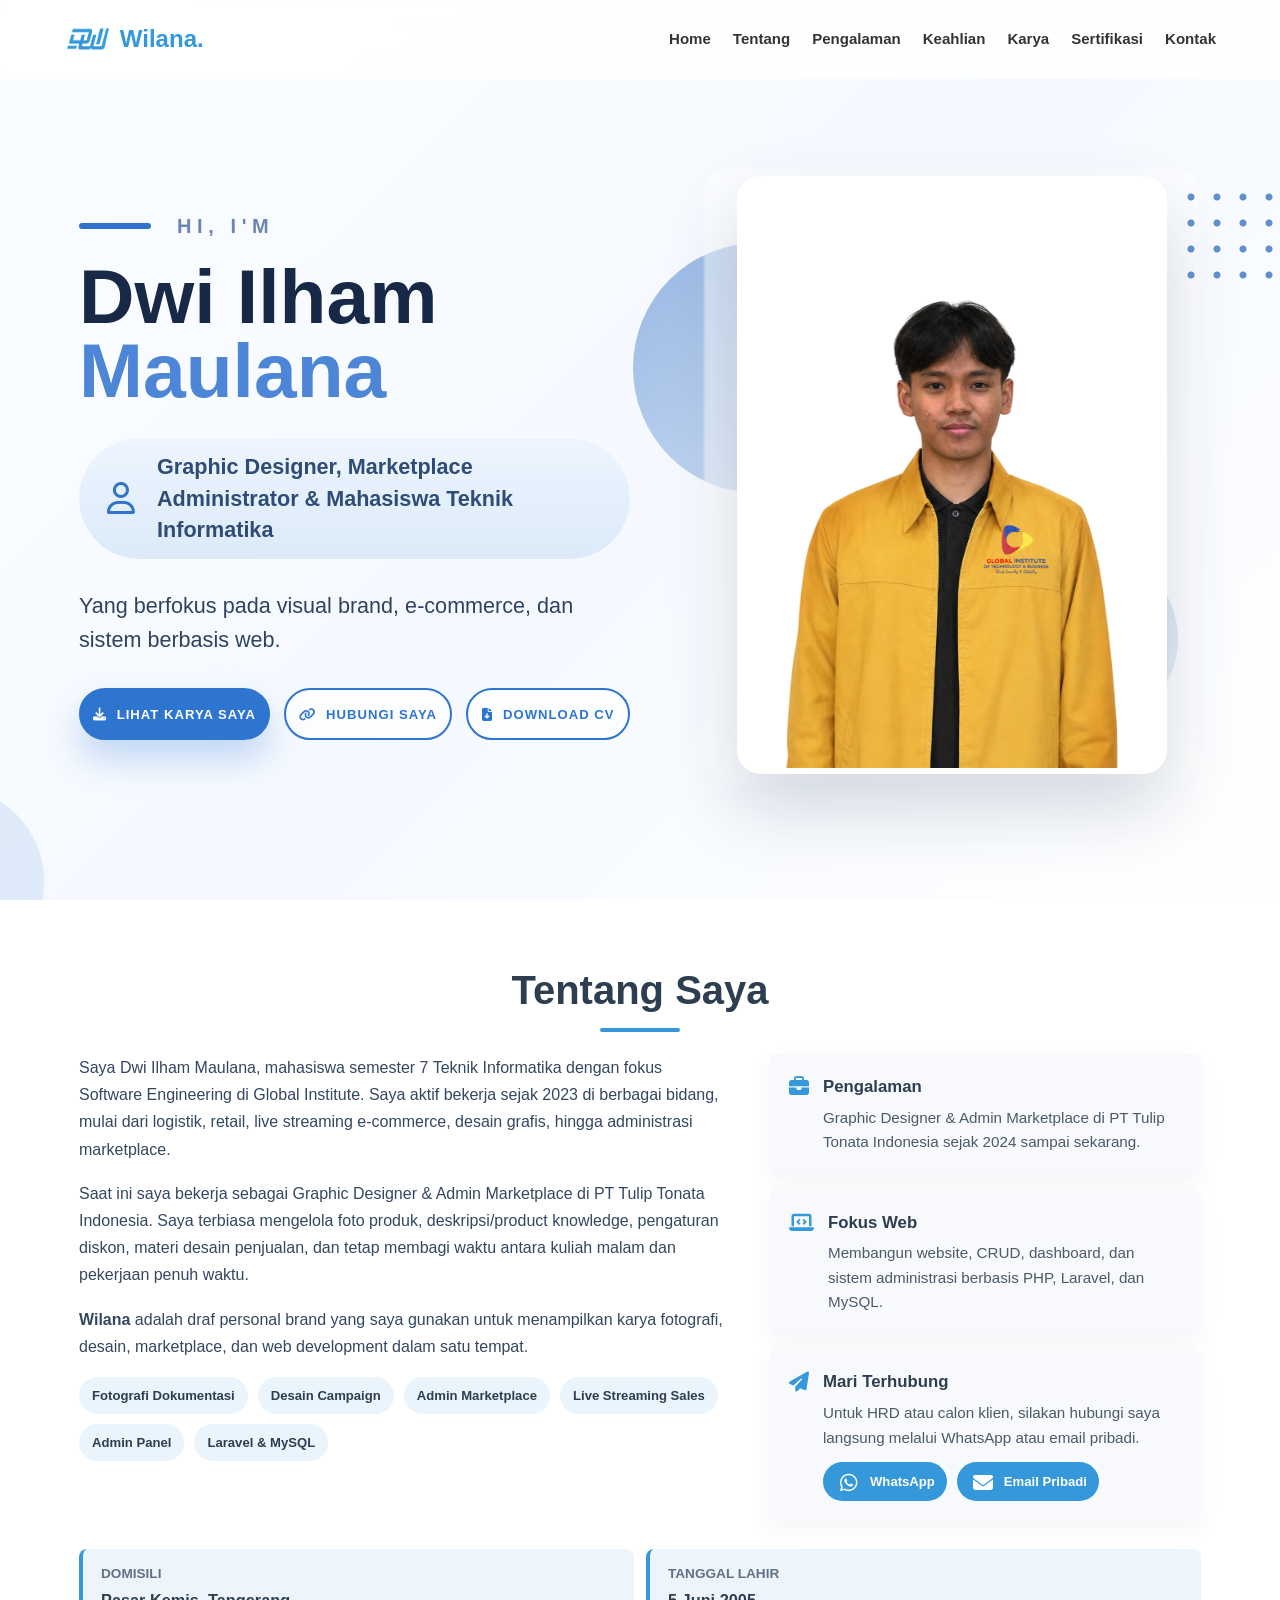
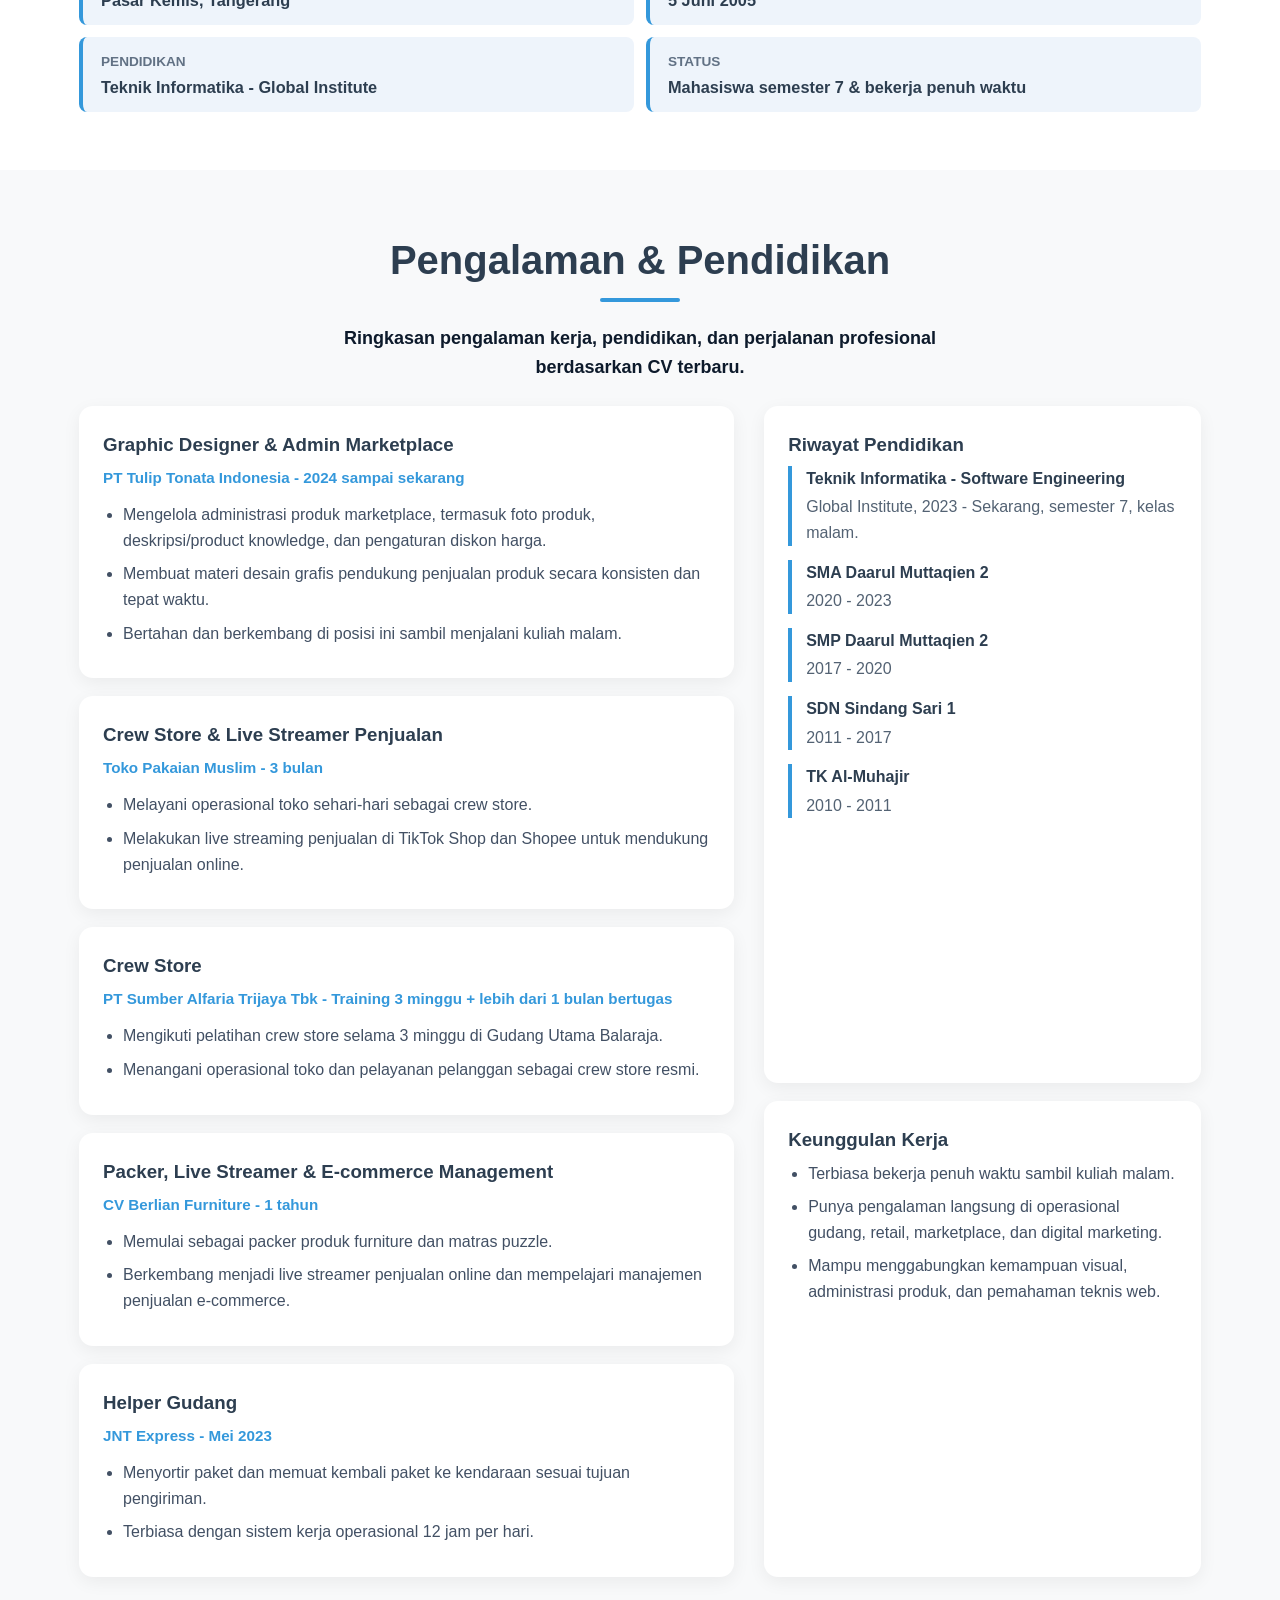
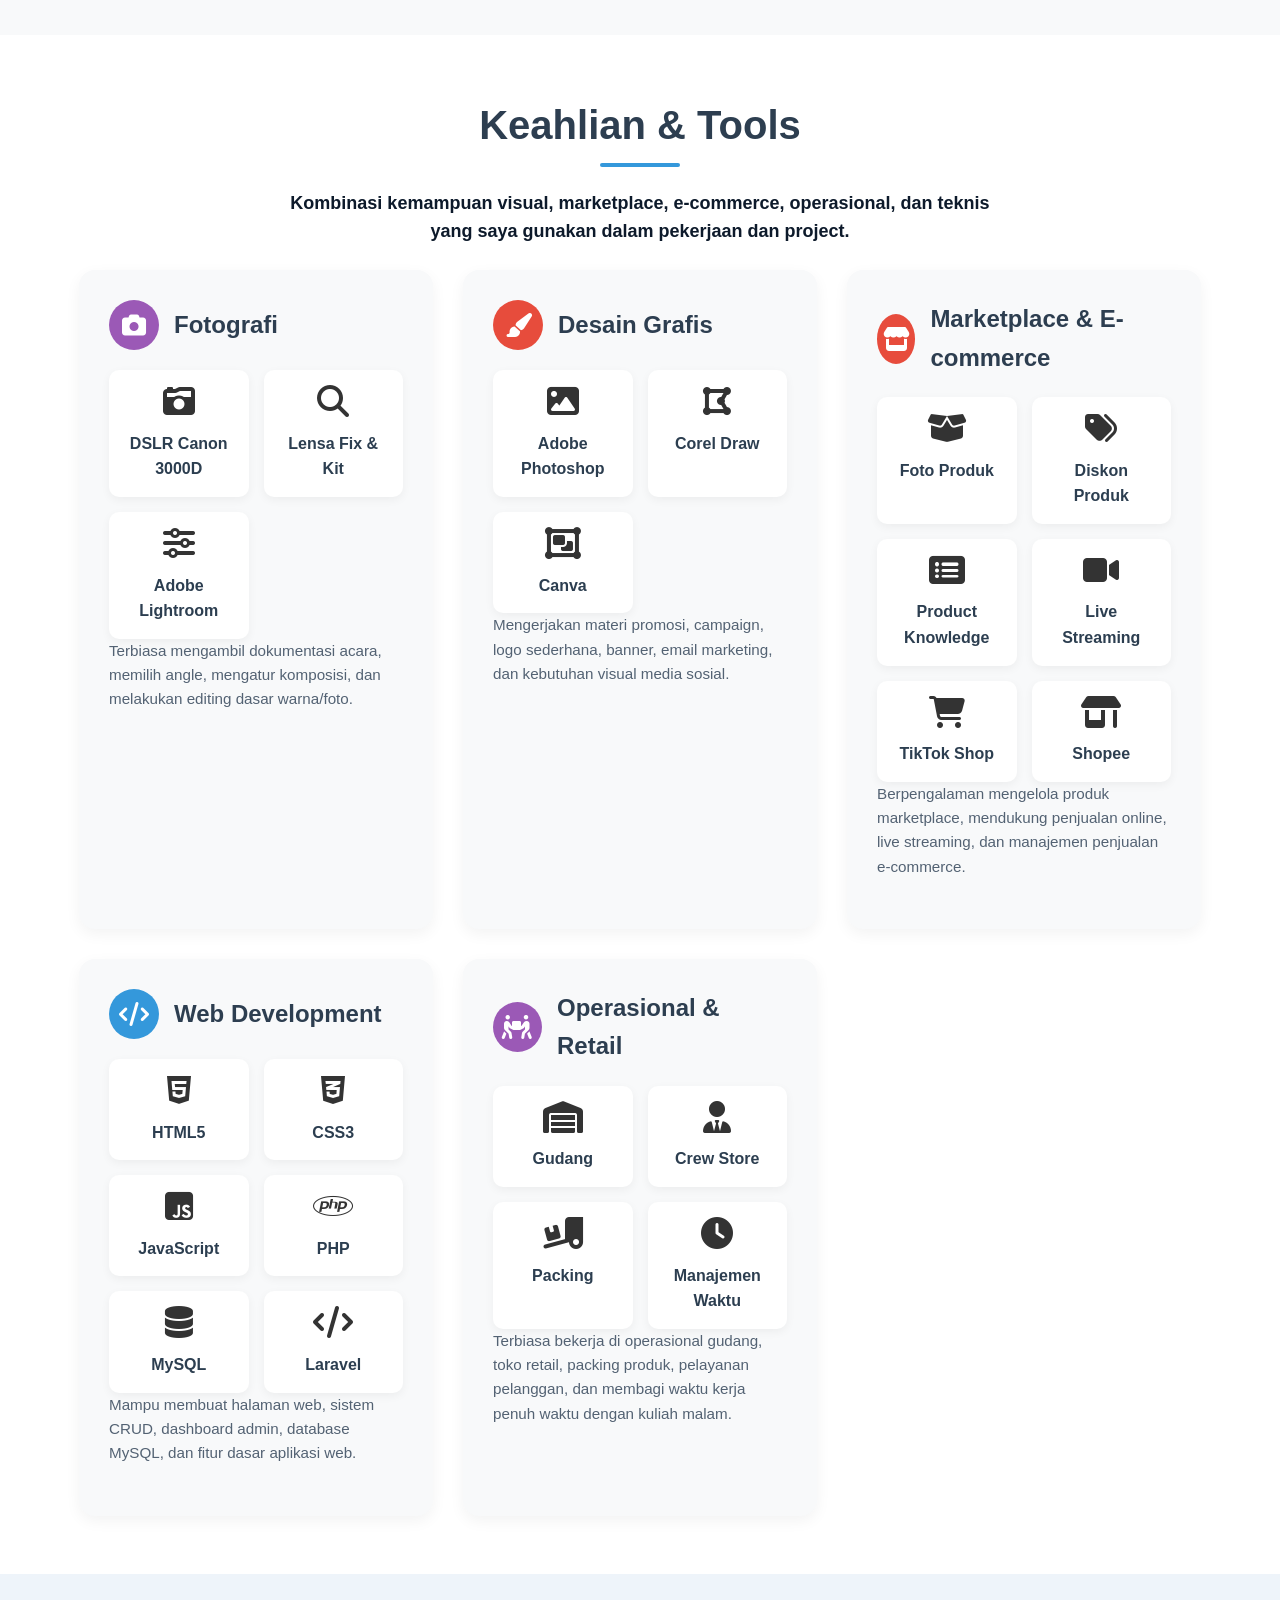
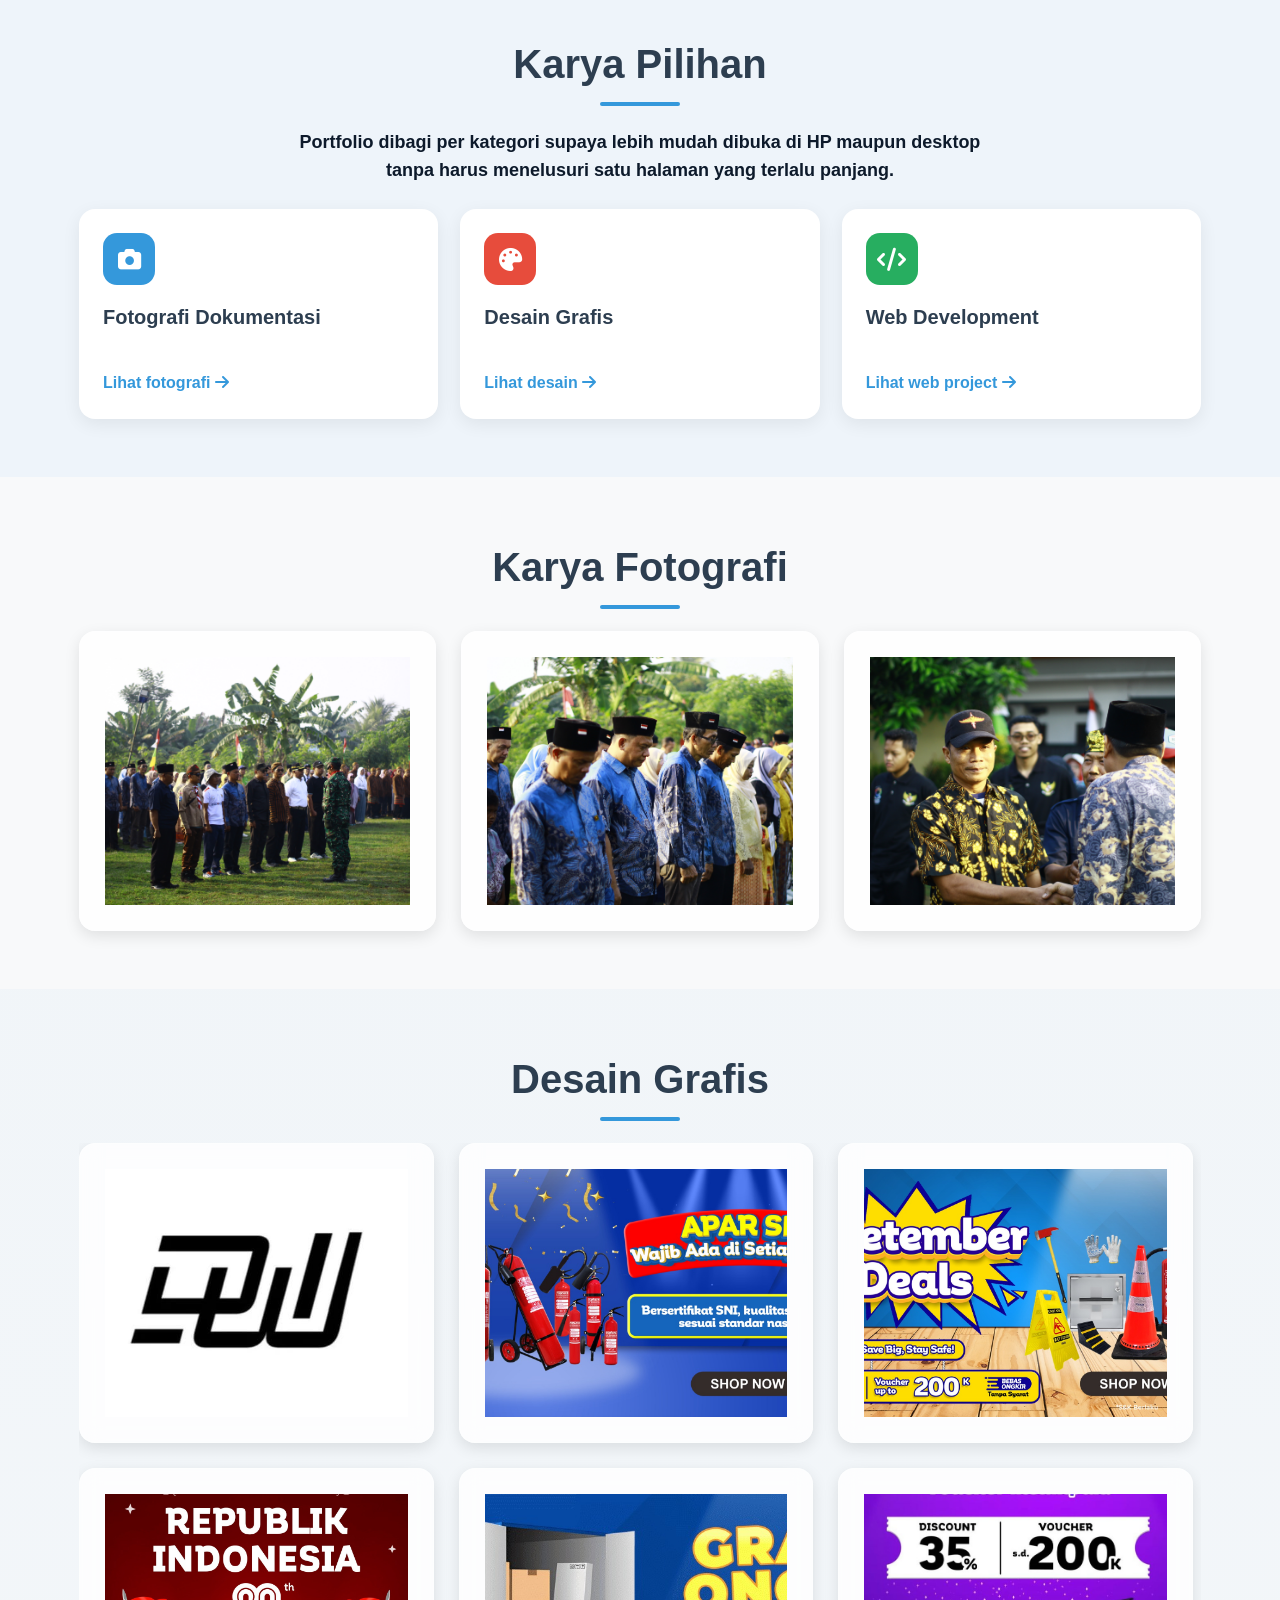
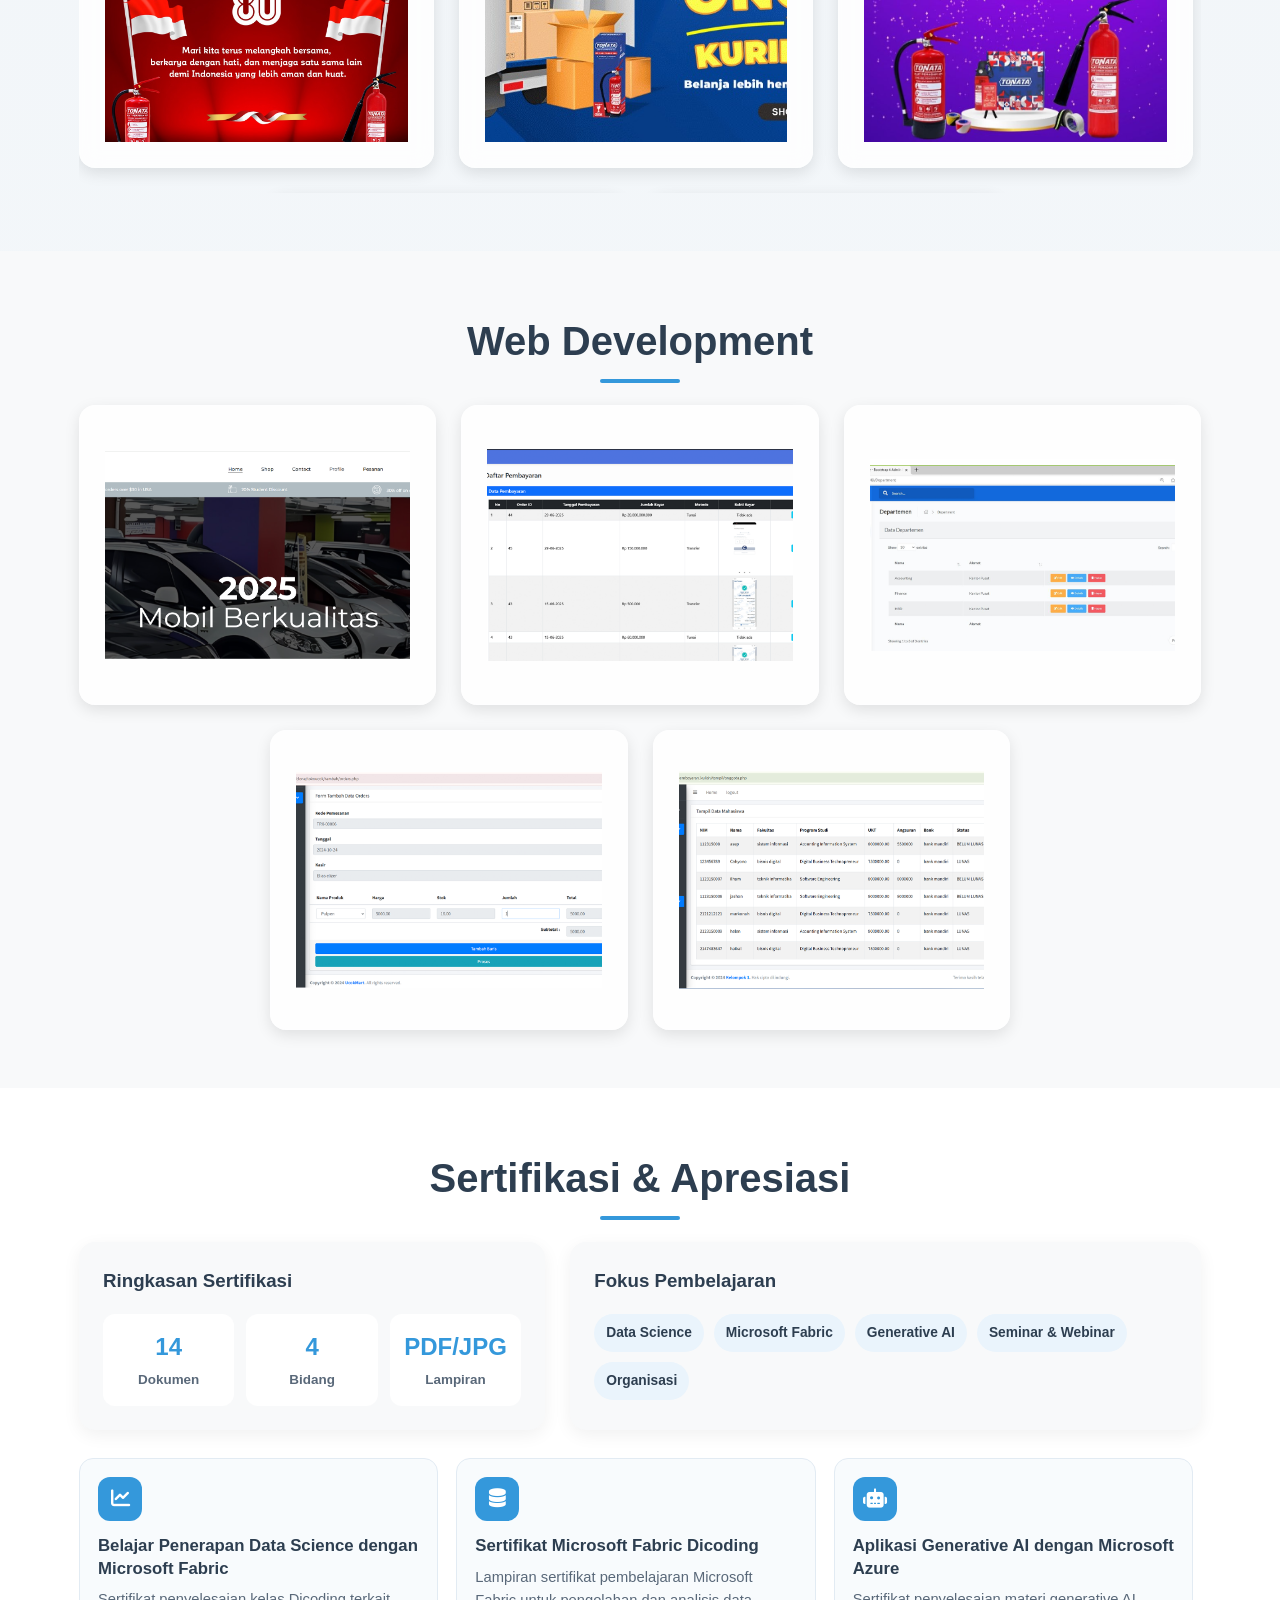
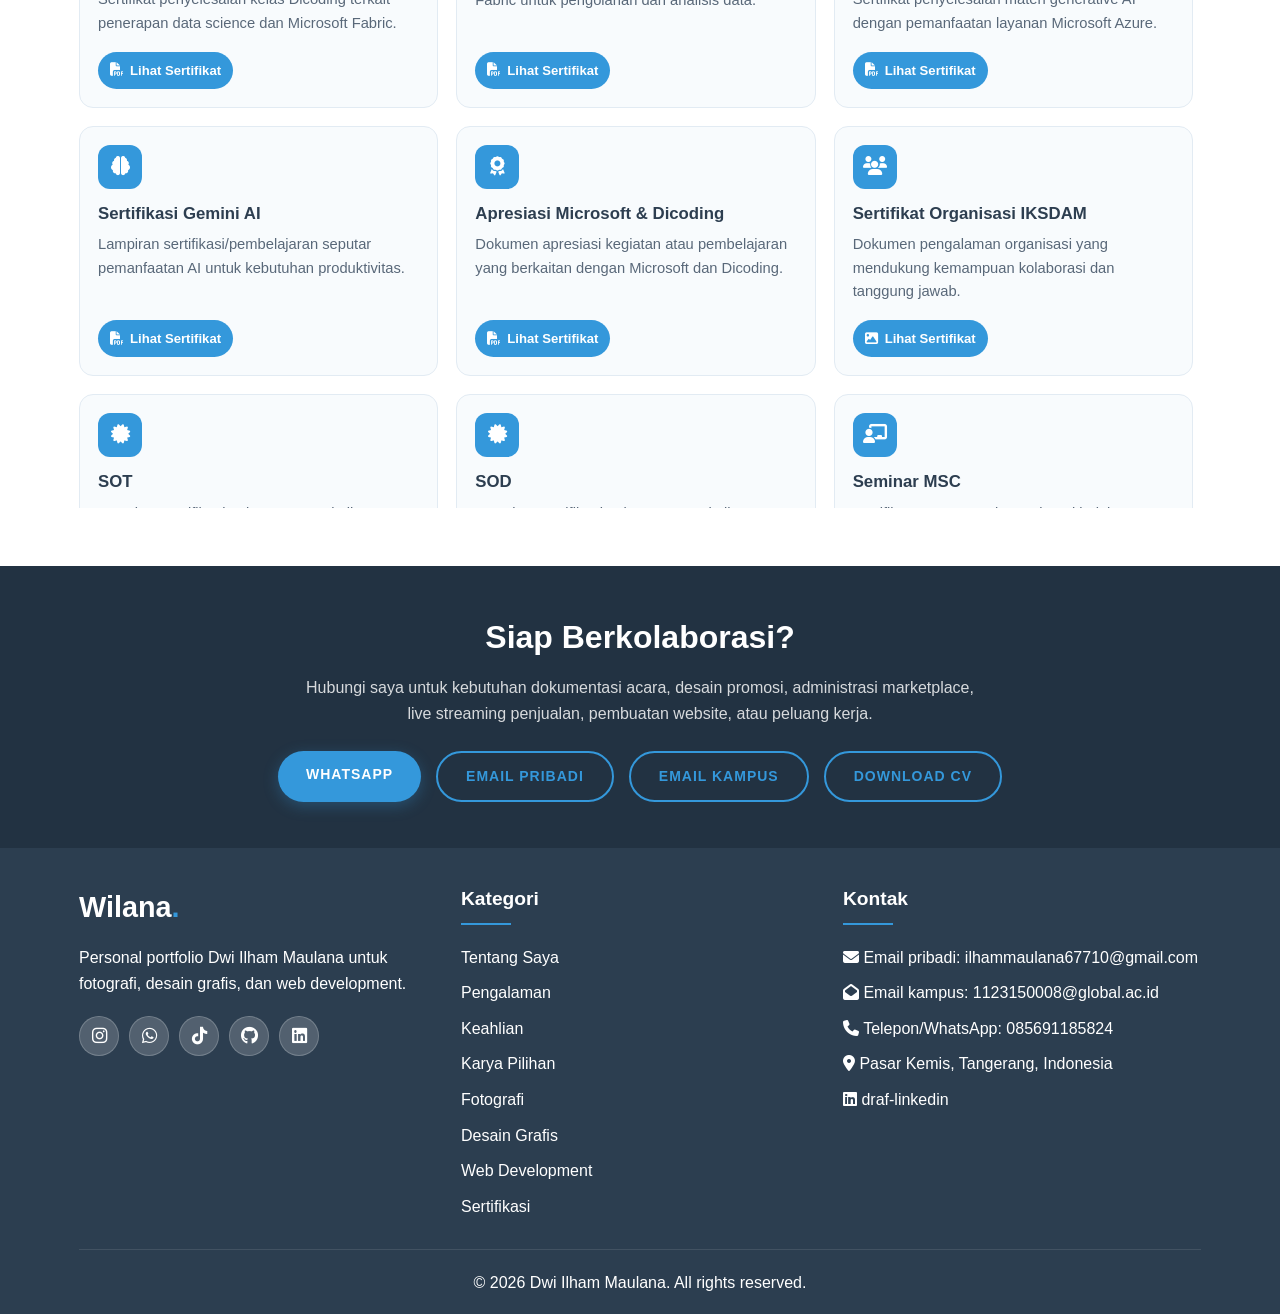
==== index.html @ ee367bf8 "update" ====
<!DOCTYPE html>
<html lang="id">
<head>
    <meta charset="UTF-8">
    <meta name="viewport" content="width=device-width, initial-scale=1.0">
    <title>Dwi Ilham Maulana - Graphic Design, Marketplace Admin & Web Portfolio</title>
    <link rel="stylesheet" href="https://cdnjs.cloudflare.com/ajax/libs/font-awesome/6.4.0/css/all.min.css">
    <style>
        /* Variabel CSS */
        :root {
            --primary: #2d3e50;
            --secondary: #3498db;
            --accent: #e74c3c;
            --light: #f8f9fa;
            --dark: #2c3e50;
            --text: #333;
            --glass-bg: rgba(255, 255, 255, 0.8);
            --glass-border: rgba(255, 255, 255, 0.2);
            --transition: all 0.3s ease;
        }

        /* Reset & Base Styles */
        * {
            margin: 0;
            padding: 0;
            box-sizing: border-box;
        }

        body {
            font-family: 'Poppins', sans-serif;
            line-height: 1.6;
            color: var(--text);
            background: linear-gradient(135deg, #f5f7fa 0%, #e4e8f0 100%);
            overflow-x: hidden;
        }

        html {
            scroll-behavior: smooth;
        }

        a {
            text-decoration: none;
            color: inherit;
        }

        ul {
            list-style: none;
        }

        img {
            max-width: 100%;
            height: auto;
            display: block;
        }

        .container {
            width: 90%;
            max-width: 1200px;
            margin: 0 auto;
            padding: 0 15px;
        }

        .btn {
            display: inline-block;
            padding: 12px 28px;
            background: var(--secondary);
            color: white;
            border: none;
            border-radius: 30px;
            cursor: pointer;
            font-weight: 600;
            transition: var(--transition);
            text-transform: uppercase;
            letter-spacing: 1px;
            font-size: 14px;
            box-shadow: 0 4px 15px rgba(52, 152, 219, 0.3);
        }

        .btn:hover {
            background: #2980b9;
            transform: translateY(-3px);
            box-shadow: 0 8px 20px rgba(52, 152, 219, 0.4);
        }

        .section {
            padding: 58px 0;
            scroll-margin-top: 90px;
        }

        main {
            background: linear-gradient(180deg, #f6f8fb 0%, #eef3f7 45%, #f8fafc 100%);
        }

        .section-title {
            text-align: center;
            margin-bottom: 32px;
            font-size: 2.5rem;
            color: var(--primary);
            position: relative;
        }
.section-desc {
    font-size: 18px;
    color: #0d1a2b;     /* hitam kebiruan tua elegan */
    margin: 8px auto 24px;
    text-align: center;
    line-height: 1.6;
    font-weight: bold;  /* teks tebal */
    max-width: 700px;   /* biar fokus, tidak kepanjangan */
}




        .section-title::after {
            content: '';
            position: absolute;
            bottom: -10px;
            left: 50%;
            transform: translateX(-50%);
            width: 80px;
            height: 4px;
            background: var(--secondary);
            border-radius: 2px;
        }
        

        /* Glassmorphism Effect */
        .glass-card {
            background: var(--glass-bg);
            backdrop-filter: blur(10px);
            -webkit-backdrop-filter: blur(10px);
            border: 1px solid var(--glass-border);
            border-radius: 16px;
            box-shadow: 0 8px 32px rgba(0, 0, 0, 0.1);
            padding: 25px;
            transition: var(--transition);
        }

        /* Header */
        header {
            position: fixed;
            top: 0;
            left: 0;
            width: 100%;
            z-index: 1000;
            background: var(--glass-bg);
            backdrop-filter: blur(10px);
            -webkit-backdrop-filter: blur(10px);
            border-bottom: 1px solid var(--glass-border);
            transition: var(--transition);
        }

        header.scrolled {
            box-shadow: 0 5px 20px rgba(0, 0, 0, 0.1);
        }

        .nav-container {
            display: flex;
            justify-content: space-between;
            align-items: center;
            padding: 20px 0;
        }

        .logo {
            font-size: 1.8rem;
            font-weight: 700;
            color: var(--primary);
        }

        .logo span {
            color: var(--secondary);
        }

        .nav-menu {
            display: flex;
            align-items: center;
            gap: 22px;
            flex-wrap: wrap;
            justify-content: flex-end;
        }

        .nav-item {
            margin-left: 0;
        }

        .nav-link {
            font-weight: 600;
            transition: var(--transition);
            position: relative;
            font-size: 0.94rem;
        }

        .nav-link::after {
            content: '';
            position: absolute;
            bottom: -5px;
            left: 0;
            width: 0;
            height: 2px;
            background: var(--secondary);
            transition: var(--transition);
        }

        .nav-link:hover {
            color: var(--secondary);
        }

        .nav-link:hover::after {
            width: 100%;
        }

        .hamburger {
            display: none;
            cursor: pointer;
        }

        /* Hero Section */
        .hero {
            min-height: 100vh;
            display: flex;
            align-items: center;
            position: relative;
            overflow: hidden;
            padding: 120px 0 70px;
            background:
                radial-gradient(circle at -4% 98%, rgba(52, 122, 205, 0.12) 0 95px, transparent 96px),
                linear-gradient(135deg, #fbfdff 0%, #f5f9ff 52%, #ffffff 100%);
        }

        .hero::before,
        .hero::after {
            content: '';
            position: absolute;
            border-radius: 50%;
            background: linear-gradient(145deg, rgba(46, 111, 197, 0.48), rgba(46, 111, 197, 0.18));
            pointer-events: none;
        }

        .hero::before {
            width: 250px;
            height: 250px;
            right: 31%;
            top: 27%;
        }

        .hero::after {
            width: 180px;
            height: 180px;
            right: 8%;
            bottom: 19%;
        }

        .hero-content {
            display: grid;
            grid-template-columns: minmax(0, 1.05fr) minmax(330px, 0.95fr);
            gap: 72px;
            align-items: center;
            position: relative;
            z-index: 1;
        }

        .hero-text {
            max-width: 700px;
        }

        .hero-kicker {
            display: flex;
            align-items: center;
            gap: 26px;
            color: #6a85af;
            font-size: 1.25rem;
            font-weight: 700;
            letter-spacing: 0.28em;
            text-transform: uppercase;
            margin-bottom: 18px;
            animation: fadeInDown 1s ease;
        }

        .hero-kicker::before {
            content: '';
            width: 72px;
            height: 6px;
            border-radius: 999px;
            background: #2f73ca;
        }

        .hero-title {
            font-size: clamp(3.4rem, 6vw, 6.4rem);
            line-height: 0.96;
            margin-bottom: 30px;
            color: #172947;
            animation: fadeInDown 1s ease;
            letter-spacing: 0;
        }

        .hero-title span {
            display: block;
            color: #4d86d6;
        }

        .hero-subtitle {
            display: inline-flex;
            align-items: center;
            gap: 22px;
            max-width: 820px;
            padding: 14px 28px;
            margin-bottom: 30px;
            color: #2e4c75;
            background: linear-gradient(180deg, #edf5ff, #dceaf9);
            border-radius: 999px;
            font-size: 1.35rem;
            line-height: 1.45;
            font-weight: 600;
            box-shadow: inset 0 1px 0 rgba(255, 255, 255, 0.85);
            animation: fadeInUp 1s ease;
        }

        .hero-subtitle i {
            color: #2f73ca;
            font-size: 2rem;
            flex: 0 0 auto;
        }

        .hero-copy {
            max-width: 600px;
            margin-bottom: 32px;
            color: #2f4361;
            font-size: 1.35rem;
            line-height: 1.55;
            font-weight: 500;
        }

        .hero-cta {
            animation: fadeIn 1.5s ease;
            display: flex;
            gap: 14px;
            flex-wrap: nowrap;
        }

        .hero-cta .btn {
            display: inline-flex;
            align-items: center;
            justify-content: center;
            gap: 10px;
            min-width: 164px;
            min-height: 52px;
            padding: 12px 22px;
            border-radius: 999px;
            background: #2d75cf;
            color: white;
            border: 2px solid #2d75cf;
            font-size: 0.82rem;
            white-space: nowrap;
            box-shadow: 0 18px 35px rgba(45, 117, 207, 0.28);
        }

        .btn-outline {
            background: transparent;
            color: var(--secondary);
            border: 2px solid var(--secondary);
            box-shadow: none;
        }

        .btn-outline:hover {
            color: white;
        }

        .hero-cta .btn-outline {
            background: rgba(255, 255, 255, 0.65);
            color: #2d75cf;
            box-shadow: none;
        }

        .hero-cta .btn:hover {
            background: #1f5faf;
            border-color: #1f5faf;
        }

        .hero-cta .btn-outline:hover {
            color: white;
        }

        .hero-image {
            position: relative;
            animation: float 6s ease-in-out infinite;
            display: flex;
            justify-content: center;
            justify-self: center;
            width: min(100%, 480px);
        }

        .hero-image::before {
            content: '';
            position: absolute;
            right: -90px;
            top: 8px;
            width: 104px;
            height: 104px;
            background-image: radial-gradient(circle, #4e83c7 3px, transparent 4px);
            background-size: 26px 26px;
            opacity: 0.9;
        }

        .hero-image::after {
            content: '';
            position: absolute;
            inset: -8px;
            border-radius: 26px;
            background: rgba(255, 255, 255, 0.5);
            z-index: -1;
            filter: blur(1px);
        }

        .hero-img {
            width: min(100%, 430px);
            aspect-ratio: 0.72;
            object-fit: cover;
            object-position: center top;
            border-radius: 24px;
            border: 6px solid rgba(255, 255, 255, 0.95);
            background: #ffffff;
            box-shadow: 0 34px 70px rgba(28, 52, 83, 0.18);
        }


        /* About Section */
        .about {
            background: white;
        }

        .about-content {
            display: grid;
            grid-template-columns: 1.2fr 0.8fr;
            gap: 28px 42px;
            align-items: start;
        }

        .about-text p {
            margin-bottom: 17px;
            color: #344761;
            font-size: 1rem;
            line-height: 1.7;
        }

        .about-highlights {
            display: grid;
            gap: 15px;
        }

        .highlight-item {
            display: flex;
            gap: 14px;
            align-items: flex-start;
            background: #f7f9fc;
            border-radius: 8px;
            padding: 20px;
            box-shadow: 0 8px 22px rgba(30, 64, 105, 0.05);
        }

        .highlight-item i {
            color: var(--secondary);
            font-size: 1.25rem;
            margin-top: 3px;
            width: 28px;
            text-align: center;
        }

        .highlight-item h3 {
            color: var(--primary);
            font-size: 1.05rem;
            margin-bottom: 5px;
        }

        .highlight-item p {
            color: #4b5a6a;
            font-size: 0.95rem;
            line-height: 1.6;
        }

        .highlight-actions {
            display: flex;
            gap: 10px;
            flex-wrap: wrap;
            margin-top: 12px;
        }

        .mini-link {
            display: inline-flex;
            align-items: center;
            gap: 7px;
            background: var(--secondary);
            color: white;
            border-radius: 999px;
            padding: 8px 12px;
            font-size: 0.82rem;
            font-weight: 700;
            transition: var(--transition);
        }

        .mini-link i {
            color: white;
            opacity: 1;
        }

        .mini-link:hover {
            background: var(--primary);
            transform: translateY(-2px);
        }

        .tag-list {
            display: flex;
            flex-wrap: wrap;
            gap: 10px;
            margin-top: 12px;
        }

        .tag {
            background: #eaf4fc;
            color: var(--primary);
            border-radius: 999px;
            padding: 8px 13px;
            font-size: 0.82rem;
            font-weight: 700;
        }

        .profile-facts {
            display: grid;
            grid-column: 1 / -1;
            grid-template-columns: repeat(2, minmax(0, 1fr));
            gap: 12px;
            margin-top: 0;
        }

        .fact-item {
            background: #eef4fb;
            border-left: 4px solid var(--secondary);
            border-radius: 8px;
            padding: 14px 18px;
        }

        .fact-label {
            color: #617184;
            font-size: 0.85rem;
            font-weight: 700;
            margin-bottom: 4px;
            text-transform: uppercase;
        }

        .fact-value {
            color: var(--primary);
            font-weight: 700;
            font-size: 1.02rem;
            line-height: 1.35;
        }

        .resume {
            background: var(--light);
        }

        .resume-grid {
            display: grid;
            grid-template-columns: 1.2fr 0.8fr;
            gap: 30px;
        }

        .resume-column {
            display: grid;
            gap: 18px;
        }

        .resume-card {
            background: white;
            border-radius: 14px;
            padding: 24px;
            box-shadow: 0 5px 18px rgba(0, 0, 0, 0.06);
        }

        .resume-card h3 {
            color: var(--primary);
            margin-bottom: 6px;
        }

        .resume-meta {
            color: var(--secondary);
            font-weight: 700;
            margin-bottom: 12px;
            font-size: 0.95rem;
        }

        .resume-card ul {
            list-style: disc;
            padding-left: 20px;
            color: #425064;
        }

        .resume-card li {
            margin-bottom: 8px;
        }

        .education-list {
            display: grid;
            gap: 14px;
        }

        .education-item {
            border-left: 4px solid var(--secondary);
            padding-left: 14px;
        }

        .education-item h3 {
            color: var(--primary);
            font-size: 1rem;
            margin-bottom: 3px;
        }

        .education-item p {
            color: #536273;
        }


        /* Skills Section */
        .skills {
            background: white;
        }

        .skills-container {
            display: grid;
            grid-template-columns: repeat(auto-fit, minmax(300px, 1fr));
            gap: 30px;
        }

        .skill-category {
            padding: 30px;
            border-radius: 16px;
            background: var(--light);
            box-shadow: 0 5px 15px rgba(0, 0, 0, 0.05);
            transition: var(--transition);
        }

        .skill-category:hover {
            transform: translateY(-5px);
            box-shadow: 0 10px 25px rgba(0, 0, 0, 0.1);
        }

        .skill-header {
            display: flex;
            align-items: center;
            margin-bottom: 20px;
        }

        .skill-icon {
            width: 50px;
            height: 50px;
            background: var(--secondary);
            border-radius: 50%;
            display: flex;
            justify-content: center;
            align-items: center;
            margin-right: 15px;
            color: white;
            font-size: 1.5rem;
        }

        .photography .skill-icon {
            background: #9b59b6;
        }

        .design .skill-icon {
            background: #e74c3c;
        }

        .development .skill-icon {
            background: #3498db;
        }

        .skill-title {
            font-size: 1.5rem;
            color: var(--primary);
        }

        .skill-list {
            display: grid;
            grid-template-columns: repeat(auto-fit, minmax(120px, 1fr));
            gap: 15px;
        }

        .skill-item {
            background: white;
            padding: 15px;
            border-radius: 10px;
            text-align: center;
            box-shadow: 0 3px 10px rgba(0, 0, 0, 0.05);
            transition: var(--transition);
        }

        .skill-item:hover {
            transform: translateY(-3px);
            box-shadow: 0 5px 15px rgba(0, 0, 0, 0.1);
        }

        .skill-name {
            font-weight: 600;
            margin-top: 10px;
            color: var(--dark);
        }

        .skill-note {
            color: #536273;
            font-size: 0.95rem;
            margin-bottom: 20px;
            line-height: 1.6;
        }

        /* Photography Section */
        .photography {
            background: var(--light);
        }

        .portfolio-overview {
            background: #eef4fa;
        }

        .portfolio-tabs {
            display: grid;
            grid-template-columns: repeat(3, minmax(0, 1fr));
            gap: 22px;
        }

        .portfolio-tab {
            background: white;
            border-radius: 16px;
            padding: 24px;
            box-shadow: 0 5px 18px rgba(0, 0, 0, 0.07);
            transition: var(--transition);
            min-height: 210px;
            display: flex;
            flex-direction: column;
            justify-content: space-between;
        }

        .portfolio-tab:hover {
            transform: translateY(-6px);
            box-shadow: 0 12px 26px rgba(0, 0, 0, 0.12);
        }

        .portfolio-icon {
            width: 52px;
            height: 52px;
            border-radius: 14px;
            background: var(--secondary);
            color: white;
            display: flex;
            align-items: center;
            justify-content: center;
            font-size: 1.45rem;
            margin-bottom: 16px;
        }

        .portfolio-tab:nth-child(2) .portfolio-icon {
            background: var(--accent);
        }

        .portfolio-tab:nth-child(3) .portfolio-icon {
            background: #27ae60;
        }

        .portfolio-tab h3 {
            color: var(--primary);
            font-size: 1.25rem;
            margin-bottom: 10px;
        }

        .portfolio-tab p {
            color: #526174;
            margin-bottom: 18px;
        }

        .portfolio-tab a {
            color: var(--secondary);
            font-weight: 700;
        }

        .design-grid,
        .cert-grid {
            scrollbar-width: thin;
            scrollbar-color: var(--secondary) #dfe7ef;
        }

        .design-grid::-webkit-scrollbar,
        .cert-grid::-webkit-scrollbar {
            width: 8px;
        }

        .design-grid::-webkit-scrollbar-track,
        .cert-grid::-webkit-scrollbar-track {
            background: #dfe7ef;
            border-radius: 999px;
        }

        .design-grid::-webkit-scrollbar-thumb,
        .cert-grid::-webkit-scrollbar-thumb {
            background: var(--secondary);
            border-radius: 999px;
        }

        .photo-grid {
            display: flex;
            flex-wrap: wrap;
            justify-content: center;
            gap: 25px;
        }

        .photo-item {
            position: relative;
            flex: 0 1 calc((100% - 50px) / 3);
            min-width: 260px;
            border-radius: 16px;
            overflow: hidden;
            box-shadow: 0 5px 15px rgba(0, 0, 0, 0.1);
            transition: var(--transition);
            height: 300px;
        }

        .photo-item:hover {
            transform: translateY(-10px);
            box-shadow: 0 15px 30px rgba(0, 0, 0, 0.2);
        }

        .photo-img {
            width: 100%;
            height: 100%;
            object-fit: cover;
            transition: var(--transition);
        }

        .photo-item:hover .photo-img {
            transform: scale(1.1);
        }

        .photo-overlay {
            position: absolute;
            top: 0;
            left: 0;
            width: 100%;
            height: 100%;
            background: rgba(0,0,255,0.5); /* <-- ini bikin biru */
            display: flex;
            flex-direction: column;
            justify-content: center;
            align-items: center;
            opacity: 0;
            transition: var(--transition);
            padding: 20px;
            text-align: center;
            color: white;
        }

        .photo-item:hover .photo-overlay {
            opacity: 1;
        }

        .photo-title {
            font-size: 1.35rem;
            margin-bottom: 12px;
            transform: translateY(0px);
            transition: var(--transition);
        }

        .photo-item:hover .photo-title {
            transform: translateY(0);
        }

.photo-desc {
    transform: translateY(20px);
    transition: var(--transition);
    margin-bottom: 12px;
    text-align: center; /* bikin teksnya rata tengah */
    font-size: 0.92rem;
    line-height: 1.45;
}

.project-meta {
    font-size: 0.78rem;
    font-weight: 700;
    opacity: 0.95;
    margin-bottom: 14px;
}

.photo-overlay .btn,
.design-overlay .btn,
.dev-overlay .btn {
    padding: 9px 18px;
    font-size: 12px;
}


        .photo-item:hover .photo-desc {
            transform: translateY(0);
        }

        /* Design Section */
        .design-section {
            background: white;
        }

        .design-grid {
            display: flex;
            flex-wrap: wrap;
            justify-content: center;
            gap: 25px;
        }

        .design-item {
            position: relative;
            flex: 0 1 calc((100% - 50px) / 3);
            min-width: 260px;
            border-radius: 16px;
            overflow: hidden;
            box-shadow: 0 5px 15px rgba(0, 0, 0, 0.1);
            transition: var(--transition);
            height: 300px;
        }

        .design-item:hover {
            transform: translateY(-10px) rotate(2deg);
            box-shadow: 0 15px 30px rgba(0, 0, 0, 0.2);
        }

        .design-img {
            width: 100%;
            height: 100%;
            object-fit: cover;
            transition: var(--transition);
        }

        .design-item:hover .design-img {
            transform: scale(1.1);
        }

        .design-overlay {
            position: absolute;
            top: 0;
            left: 0;
            width: 100%;
            height: 100%;
            background: rgba(231, 76, 60, 0.9);
            display: flex;
            flex-direction: column;
            justify-content: center;
            align-items: center;
            opacity: 0;
            transition: var(--transition);
            padding: 20px;
            text-align: center;
            color: white;
        }

        .design-item:hover .design-overlay {
            opacity: 1;
        }

        /* Development Section */
        .development {
            background: var(--light);
        }

        .dev-grid {
            display: flex;
            flex-wrap: wrap;
            justify-content: center;
            gap: 25px;
        }

        .dev-item {
            position: relative;
            flex: 0 1 calc((100% - 50px) / 3);
            min-width: 260px;
            border-radius: 16px;
            overflow: hidden;
            box-shadow: 0 5px 15px rgba(0, 0, 0, 0.1);
            transition: var(--transition);
            height: 300px;
        }

        .dev-item:hover {
            transform: translateY(-10px) scale(1.02);
            box-shadow: 0 15px 30px rgba(0, 0, 0, 0.2);
        }

        .dev-img {
            width: 100%;
            height: 100%;
            object-fit: cover;
            transition: var(--transition);
        }

        .dev-item:hover .dev-img {
            transform: scale(1.1);
        }

        .dev-overlay {
            position: absolute;
            top: 0;
            left: 0;
            width: 100%;
            height: 100%;
            background: rgba(52, 152, 219, 0.9);
            display: flex;
            flex-direction: column;
            justify-content: center;
            align-items: center;
            opacity: 0;
            transition: var(--transition);
            padding: 20px;
            text-align: center;
            color: white;
        }

        .dev-item:hover .dev-overlay {
            opacity: 1;
        }

        .certifications {
            background: white;
        }

        .cert-summary {
            display: grid;
            grid-template-columns: minmax(0, 0.85fr) minmax(0, 1.15fr);
            gap: 25px;
            align-items: stretch;
            margin-bottom: 28px;
        }

        .cert-intro,
        .cert-highlight {
            background: var(--light);
            border-radius: 16px;
            padding: 24px;
            box-shadow: 0 5px 18px rgba(0, 0, 0, 0.06);
        }

        .cert-intro h3,
        .cert-highlight h3 {
            color: var(--primary);
            margin-bottom: 10px;
        }

        .cert-intro p,
        .cert-highlight p {
            color: #526174;
        }

        .cert-stats {
            display: grid;
            grid-template-columns: repeat(3, 1fr);
            gap: 12px;
            margin-top: 18px;
        }

        .cert-stat {
            background: white;
            border-radius: 12px;
            padding: 14px;
            text-align: center;
        }

        .cert-stat strong {
            display: block;
            color: var(--secondary);
            font-size: 1.5rem;
        }

        .cert-stat span {
            color: #596879;
            font-size: 0.84rem;
            font-weight: 700;
        }

        .cert-tags {
            display: flex;
            flex-wrap: wrap;
            gap: 10px;
            margin-top: 18px;
        }

        .cert-tag {
            background: #eaf4fc;
            color: var(--primary);
            border-radius: 999px;
            padding: 8px 12px;
            font-size: 0.86rem;
            font-weight: 700;
        }

        .cert-grid {
            display: flex;
            flex-wrap: wrap;
            justify-content: center;
            gap: 18px;
        }

        .cert-card {
            background: #f8fbfd;
            border-radius: 14px;
            border: 1px solid #e2ebf3;
            padding: 18px;
            display: flex;
            flex-direction: column;
            flex: 0 1 calc((100% - 36px) / 3);
            min-width: 240px;
            min-height: 190px;
            transition: var(--transition);
        }

        .cert-card:hover {
            transform: translateY(-5px);
            box-shadow: 0 12px 24px rgba(0, 0, 0, 0.1);
            border-color: rgba(52, 152, 219, 0.45);
        }

        .cert-icon {
            width: 44px;
            height: 44px;
            border-radius: 12px;
            background: var(--secondary);
            color: white;
            display: flex;
            align-items: center;
            justify-content: center;
            font-size: 1.2rem;
            margin-bottom: 14px;
        }

        .cert-card h3 {
            color: var(--primary);
            font-size: 1.05rem;
            line-height: 1.35;
            margin-bottom: 8px;
        }

        .cert-card p {
            color: #596879;
            font-size: 0.92rem;
            margin-bottom: 16px;
        }

        .cert-card .mini-link {
            margin-top: auto;
            align-self: flex-start;
        }

        .contact-cta {
            background: #223242;
            color: white;
            text-align: center;
            padding: 46px 0;
        }

        .contact-cta h2 {
            font-size: 2rem;
            margin-bottom: 12px;
        }

        .contact-cta p {
            max-width: 680px;
            margin: 0 auto 25px;
            color: rgba(255, 255, 255, 0.82);
        }

        .contact-actions {
            display: flex;
            justify-content: center;
            gap: 15px;
            flex-wrap: wrap;
        }

        /* Footer */
        footer {
            background: var(--dark);
            color: white;
            padding: 36px 0 18px;
            text-align: center;
        }

        .footer-content {
            display: grid;
            grid-template-columns: repeat(auto-fit, minmax(250px, 1fr));
            gap: 24px;
            margin-bottom: 20px;
            text-align: left;
        }

        .footer-logo {
            font-size: 1.8rem;
            font-weight: 700;
            margin-bottom: 15px;
        }

        .footer-logo span {
            color: var(--secondary);
        }

        .social-links {
            display: flex;
            margin-top: 20px;
        }

        .social-link {
            width: 40px;
            height: 40px;
            border-radius: 50%;
            background: rgba(255, 255, 255, 0.18);
            color: white;
            display: flex;
            justify-content: center;
            align-items: center;
            margin-right: 10px;
            transition: var(--transition);
            border: 1px solid rgba(255, 255, 255, 0.2);
        }

        .social-link i {
            color: white;
            opacity: 1;
            font-size: 1.1rem;
        }

        .social-link:hover {
            background: var(--secondary);
            color: white;
            transform: translateY(-5px);
        }

        .footer-heading {
            font-size: 1.2rem;
            margin-bottom: 20px;
            position: relative;
            padding-bottom: 10px;
        }

        .footer-heading::after {
            content: '';
            position: absolute;
            bottom: 0;
            left: 0;
            width: 50px;
            height: 2px;
            background: var(--secondary);
        }

        .footer-links li {
            margin-bottom: 10px;
        }

        .footer-links a {
            transition: var(--transition);
        }

        .footer-links a:hover {
            color: var(--secondary);
            padding-left: 5px;
        }

        .copyright {
            padding-top: 20px;
            border-top: 1px solid rgba(255, 255, 255, 0.1);
        }

        /* Back to Top */
        .back-to-top {
            position: fixed;
            bottom: 30px;
            right: 30px;
            width: 50px;
            height: 50px;
            background: var(--secondary);
            color: white;
            border-radius: 50%;
            display: flex;
            justify-content: center;
            align-items: center;
            cursor: pointer;
            opacity: 0;
            visibility: hidden;
            transition: var(--transition);
            z-index: 999;
            box-shadow: 0 4px 15px rgba(52, 152, 219, 0.3);
        }

        .back-to-top.active {
            opacity: 1;
            visibility: visible;
        }

        .back-to-top:hover {
            background: var(--primary);
            transform: translateY(-5px);
        }

        /* Animations */
        @keyframes fadeIn {
            from { opacity: 0; }
            to { opacity: 1; }
        }

        @keyframes fadeInUp {
            from { 
                opacity: 0;
                transform: translateY(20px);
            }
            to { 
                opacity: 1;
                transform: translateY(0);
            }
        }

        @keyframes fadeInDown {
            from { 
                opacity: 0;
                transform: translateY(-20px);
            }
            to { 
                opacity: 1;
                transform: translateY(0);
            }
        }

        @keyframes float {
            0% { transform: translateY(0px); }
            50% { transform: translateY(-20px); }
            100% { transform: translateY(0px); }
        }

        /* Responsive Styles */
        @media (max-width: 992px) {
            .hero {
                padding-top: 105px;
            }

            .hero::before {
                right: -50px;
                top: 36%;
            }

            .hero::after {
                right: 4%;
                bottom: 7%;
            }

            .hero-content {
                grid-template-columns: 1fr;
                text-align: center;
                gap: 42px;
            }

            .hero-kicker,
            .hero-cta {
                justify-content: center;
            }

            .hero-subtitle {
                text-align: left;
            }

            .hero-copy {
                margin-left: auto;
                margin-right: auto;
            }

            .hero-image {
                width: min(100%, 390px);
            }

            .hero-image::before {
                right: -48px;
            }

            .hero-img {
                width: min(100%, 360px);
            }

            .about-content {
                grid-template-columns: 1fr;
            }

            .resume-grid {
                grid-template-columns: 1fr;
            }

            .portfolio-tabs,
            .cert-summary {
                grid-template-columns: 1fr;
            }
            
            .hero-subtitle {
                font-size: 1.12rem;
            }
        }

        @media (max-width: 768px) {
            .nav-menu {
                position: fixed;
                top: 0;
                right: -100%;
                width: 70%;
                height: 100vh;
                background: var(--glass-bg);
                backdrop-filter: blur(10px);
                -webkit-backdrop-filter: blur(10px);
                flex-direction: column;
                justify-content: center;
                align-items: center;
                transition: var(--transition);
                z-index: 999;
                border-left: 1px solid var(--glass-border);
            }
            
            .nav-menu.active {
                right: 0;
            }
            
            .nav-item {
                margin: 15px 0;
            }
            
            .nav-link {
                color: var(--primary);
                font-size: 1.2rem;
            }
            
            .hamburger {
                display: block;
                z-index: 1000;
            }
            
            .hamburger i {
                font-size: 1.8rem;
            }
            
            .hero-title {
                font-size: 3.1rem;
            }

            .hero-kicker {
                gap: 18px;
                font-size: 1rem;
            }

            .hero-kicker::before {
                width: 52px;
                height: 5px;
            }

            .hero-subtitle {
                border-radius: 22px;
                padding: 13px 18px;
                gap: 14px;
            }

            .hero-copy {
                font-size: 1.08rem;
            }
            
            .section-title {
                font-size: 2rem;
            }

            .skills-container {
                grid-template-columns: 1fr;
            }

            .cert-stats {
                grid-template-columns: repeat(3, 1fr);
            }

            .photo-item,
            .design-item,
            .dev-item {
                flex-basis: calc((100% - 25px) / 2);
            }

            .cert-card {
                flex-basis: calc((100% - 18px) / 2);
            }

            .profile-facts {
                grid-template-columns: 1fr;
            }
        }

        @media (min-width: 993px) {
            .design-grid,
            .cert-grid {
                max-height: 650px;
                overflow-y: auto;
                padding-right: 8px;
            }

            .certifications .section-desc,
            .design .section-desc {
                margin-bottom: 18px;
            }
        }
        /* Overlay full layar */
.lightbox {
    display: flex;
    position: fixed;
    inset: 0; /* atas, kanan, bawah, kiri = 0 */
    background: rgba(0, 0, 0, 0.9); /* gelap */
    z-index: 9999;
    justify-content: center;
    align-items: center;
    opacity: 0;
    visibility: hidden;
    pointer-events: none;
    transition: opacity 0.25s ease, visibility 0.25s ease;
}

.lightbox.active {
    opacity: 1;
    visibility: visible;
    pointer-events: auto;
}

/* Gambar di tengah */
.lightbox-content {
    max-width: 95vw;
    max-height: 95vh;
    border-radius: 8px;
    box-shadow: 0 0 25px rgba(0,0,0,0.6);
    animation: zoomIn 0.3s ease-in-out;
}

.lightbox-frame {
    display: none;
    width: min(92vw, 980px);
    height: min(86vh, 760px);
    border: 0;
    border-radius: 10px;
    background: white;
    box-shadow: 0 0 25px rgba(0,0,0,0.6);
    animation: zoomIn 0.3s ease-in-out;
}

.lightbox-frame.active {
    display: block;
}

.lightbox-content.hidden {
    display: none;
}

/* Tombol close (X) */
.lightbox .close {
    position: absolute;
    top: 20px;
    right: 35px;
    color: #fff;
    font-size: 40px;
    font-weight: bold;
    cursor: pointer;
    transition: 0.3s;
}

.lightbox .close:hover {
    color: #aaa;
}
.logo {
  display: flex;          /* bikin logo + teks sejajar */
  align-items: center;    /* logo rata tengah dengan teks */
  font-size: 24px;        /* ukuran teks */
  font-weight: bold;
  text-decoration: none;
  color: #000;
}

.logo-img {
  height: 24px;           /* kira2 sama tinggi dengan teks */
  width: auto;
  margin-right: 8px;      /* jarak antara logo dan teks */
}



/* Animasi */
@keyframes zoomIn {
    from { transform: scale(0.8); opacity: 0; }
    to   { transform: scale(1); opacity: 1; }
}


        @media (max-width: 576px) {
            .hero-title {
                font-size: 2.55rem;
            }
            
            .hero-subtitle {
                font-size: 0.95rem;
            }

            .hero-subtitle i {
                font-size: 1.45rem;
            }

            .hero-cta {
                gap: 12px;
                flex-wrap: wrap;
            }

            .hero-cta .btn {
                width: 100%;
                min-height: 52px;
            }
            
            .btn {
                padding: 10px 20px;
                font-size: 12px;
            }
            
            .section {
                padding: 42px 0;
            }
            
            .photo-grid,
            .design-grid,
            .dev-grid,
            .cert-grid {
                grid-template-columns: 1fr;
            }

            .photo-item,
            .design-item,
            .dev-item,
            .cert-card {
                flex-basis: 100%;
                min-width: 0;
            }

            .skill-list {
                grid-template-columns: repeat(2, 1fr);
            }

            .cert-stats {
                grid-template-columns: 1fr;
            }

            .lightbox-frame {
                width: 94vw;
                height: 78vh;
            }
            
            
        }
    </style>
      <link rel="icon" type="image/png" href="dwi logo2.png">
</head>
<body>
    <!-- Header & Navigation -->
    <header id="header">
        <div class="container nav-container">
<a href="#" class="logo">
    <img src="dwi logo.png" alt="Logo" class="logo-img">
    <span>Wilana<span>.</span></span>
</a>


              
            
            <div class="hamburger" id="hamburger">
                <i class="fas fa-bars"></i>
            </div>
            
            <ul class="nav-menu">
                <li class="nav-item"><a href="#home" class="nav-link">Home</a></li>
                <li class="nav-item"><a href="#about" class="nav-link">Tentang</a></li>
                <li class="nav-item"><a href="#experience" class="nav-link">Pengalaman</a></li>
                <li class="nav-item"><a href="#skills" class="nav-link">Keahlian</a></li>
                <li class="nav-item"><a href="#portfolio" class="nav-link">Karya</a></li>
                <li class="nav-item"><a href="#certifications" class="nav-link">Sertifikasi</a></li>
                <li class="nav-item"><a href="#contact" class="nav-link">Kontak</a></li>
            </ul>
        </div>
    </header>

    <main>
    <!-- Hero Section -->
    <section class="hero" id="home">
        <div class="container hero-content">
            <div class="hero-text">
                <div class="hero-kicker">Hi, I'm</div>
                <h1 class="hero-title">Dwi Ilham <span>Maulana</span></h1>
                <p class="hero-subtitle"><i class="far fa-user"></i><span>Graphic Designer, Marketplace Administrator & Mahasiswa Teknik Informatika</span></p>
                <p class="hero-copy">Yang berfokus pada visual brand, e-commerce, dan sistem berbasis web.</p>
                <div class="hero-cta">
                    <a href="#photography" class="btn"><i class="fas fa-download"></i> Lihat Karya Saya</a>
                    <a href="#contact" class="btn btn-outline"><i class="fas fa-link"></i> Hubungi Saya</a>
                    <a href="CV Dwi Ilham Maulana.pdf" class="btn btn-outline"><i class="fas fa-file-download"></i> Download CV</a>
                </div>
            </div>
            
            <div class="hero-image">
                <img src="ilham.png" alt="Dwi Ilham Maulana" class="hero-img">
            </div>

        </div>
    </section>

    <!-- About Section -->
    <section class="section about" id="about">
        <div class="container">
            <h2 class="section-title">Tentang Saya</h2>
            <div class="about-content">
                <div class="about-text">
                    <p>Saya Dwi Ilham Maulana, mahasiswa semester 7 Teknik Informatika dengan fokus Software Engineering di Global Institute. Saya aktif bekerja sejak 2023 di berbagai bidang, mulai dari logistik, retail, live streaming e-commerce, desain grafis, hingga administrasi marketplace.</p>
                    <p>Saat ini saya bekerja sebagai Graphic Designer & Admin Marketplace di PT Tulip Tonata Indonesia. Saya terbiasa mengelola foto produk, deskripsi/product knowledge, pengaturan diskon, materi desain penjualan, dan tetap membagi waktu antara kuliah malam dan pekerjaan penuh waktu.</p>
                    <p><strong>Wilana</strong> adalah draf personal brand yang saya gunakan untuk menampilkan karya fotografi, desain, marketplace, dan web development dalam satu tempat.</p>
                    <div class="tag-list">
                        <span class="tag">Fotografi Dokumentasi</span>
                        <span class="tag">Desain Campaign</span>
                        <span class="tag">Admin Marketplace</span>
                        <span class="tag">Live Streaming Sales</span>
                        <span class="tag">Admin Panel</span>
                        <span class="tag">Laravel & MySQL</span>
                    </div>
                </div>

                <div class="about-highlights">
                    <div class="highlight-item">
                        <i class="fas fa-briefcase"></i>
                        <div>
                            <h3>Pengalaman</h3>
                            <p>Graphic Designer & Admin Marketplace di PT Tulip Tonata Indonesia sejak 2024 sampai sekarang.</p>
                        </div>
                    </div>
                    <div class="highlight-item">
                        <i class="fas fa-laptop-code"></i>
                        <div>
                            <h3>Fokus Web</h3>
                            <p>Membangun website, CRUD, dashboard, dan sistem administrasi berbasis PHP, Laravel, dan MySQL.</p>
                        </div>
                    </div>
                    <div class="highlight-item">
                        <i class="fas fa-paper-plane"></i>
                        <div>
                            <h3>Mari Terhubung</h3>
                            <p>Untuk HRD atau calon klien, silakan hubungi saya langsung melalui WhatsApp atau email pribadi.</p>
                            <div class="highlight-actions">
                                <a href="https://wa.me/6285691185824?text=Halo%20Dwi%20Ilham%20Maulana,%20saya%20tertarik%20dengan%20profil%20dan%20portfolio%20Anda." target="_blank" class="mini-link"><i class="fab fa-whatsapp"></i> WhatsApp</a>
                                <a href="mailto:ilhammaulana67710@gmail.com?subject=Kesempatan%20Kerja%20/%20Kolaborasi&body=Halo%20Dwi%20Ilham%20Maulana,%0D%0A%0D%0ASaya%20tertarik%20dengan%20profil%20dan%20portfolio%20Anda." class="mini-link"><i class="fas fa-envelope"></i> Email Pribadi</a>
                            </div>
                        </div>
                    </div>
                </div>

                <div class="profile-facts">
                    <div class="fact-item">
                        <div class="fact-label">Domisili</div>
                        <div class="fact-value">Pasar Kemis, Tangerang</div>
                    </div>
                    <div class="fact-item">
                        <div class="fact-label">Tanggal Lahir</div>
                        <div class="fact-value">5 Juni 2005</div>
                    </div>
                    <div class="fact-item">
                        <div class="fact-label">Pendidikan</div>
                        <div class="fact-value">Teknik Informatika - Global Institute</div>
                    </div>
                    <div class="fact-item">
                        <div class="fact-label">Status</div>
                        <div class="fact-value">Mahasiswa semester 7 & bekerja penuh waktu</div>
                    </div>
                </div>
            </div>
        </div>
    </section>

    <!-- Experience Section -->
    <section class="section resume" id="experience">
        <div class="container">
            <h2 class="section-title">Pengalaman & Pendidikan</h2>
            <p class="section-desc">Ringkasan pengalaman kerja, pendidikan, dan perjalanan profesional berdasarkan CV terbaru.</p>

            <div class="resume-grid">
                <div class="resume-column">
                    <div class="resume-card">
                        <h3>Graphic Designer & Admin Marketplace</h3>
                        <p class="resume-meta">PT Tulip Tonata Indonesia - 2024 sampai sekarang</p>
                        <ul>
                            <li>Mengelola administrasi produk marketplace, termasuk foto produk, deskripsi/product knowledge, dan pengaturan diskon harga.</li>
                            <li>Membuat materi desain grafis pendukung penjualan produk secara konsisten dan tepat waktu.</li>
                            <li>Bertahan dan berkembang di posisi ini sambil menjalani kuliah malam.</li>
                        </ul>
                    </div>

                    <div class="resume-card">
                        <h3>Crew Store & Live Streamer Penjualan</h3>
                        <p class="resume-meta">Toko Pakaian Muslim - 3 bulan</p>
                        <ul>
                            <li>Melayani operasional toko sehari-hari sebagai crew store.</li>
                            <li>Melakukan live streaming penjualan di TikTok Shop dan Shopee untuk mendukung penjualan online.</li>
                        </ul>
                    </div>

                    <div class="resume-card">
                        <h3>Crew Store</h3>
                        <p class="resume-meta">PT Sumber Alfaria Trijaya Tbk - Training 3 minggu + lebih dari 1 bulan bertugas</p>
                        <ul>
                            <li>Mengikuti pelatihan crew store selama 3 minggu di Gudang Utama Balaraja.</li>
                            <li>Menangani operasional toko dan pelayanan pelanggan sebagai crew store resmi.</li>
                        </ul>
                    </div>

                    <div class="resume-card">
                        <h3>Packer, Live Streamer & E-commerce Management</h3>
                        <p class="resume-meta">CV Berlian Furniture - 1 tahun</p>
                        <ul>
                            <li>Memulai sebagai packer produk furniture dan matras puzzle.</li>
                            <li>Berkembang menjadi live streamer penjualan online dan mempelajari manajemen penjualan e-commerce.</li>
                        </ul>
                    </div>

                    <div class="resume-card">
                        <h3>Helper Gudang</h3>
                        <p class="resume-meta">JNT Express - Mei 2023</p>
                        <ul>
                            <li>Menyortir paket dan memuat kembali paket ke kendaraan sesuai tujuan pengiriman.</li>
                            <li>Terbiasa dengan sistem kerja operasional 12 jam per hari.</li>
                        </ul>
                    </div>
                </div>

                <div class="resume-column">
                    <div class="resume-card">
                        <h3>Riwayat Pendidikan</h3>
                        <div class="education-list">
                            <div class="education-item">
                                <h3>Teknik Informatika - Software Engineering</h3>
                                <p>Global Institute, 2023 - Sekarang, semester 7, kelas malam.</p>
                            </div>
                            <div class="education-item">
                                <h3>SMA Daarul Muttaqien 2</h3>
                                <p>2020 - 2023</p>
                            </div>
                            <div class="education-item">
                                <h3>SMP Daarul Muttaqien 2</h3>
                                <p>2017 - 2020</p>
                            </div>
                            <div class="education-item">
                                <h3>SDN Sindang Sari 1</h3>
                                <p>2011 - 2017</p>
                            </div>
                            <div class="education-item">
                                <h3>TK Al-Muhajir</h3>
                                <p>2010 - 2011</p>
                            </div>
                        </div>
                    </div>

                    <div class="resume-card">
                        <h3>Keunggulan Kerja</h3>
                        <ul>
                            <li>Terbiasa bekerja penuh waktu sambil kuliah malam.</li>
                            <li>Punya pengalaman langsung di operasional gudang, retail, marketplace, dan digital marketing.</li>
                            <li>Mampu menggabungkan kemampuan visual, administrasi produk, dan pemahaman teknis web.</li>
                        </ul>
                    </div>
                </div>
            </div>
        </div>
    </section>

      <!-- Skills Section -->
    <section class="section skills" id="skills">
        <div class="container">
            <h2 class="section-title">Keahlian & Tools</h2>
            <p class="section-desc">Kombinasi kemampuan visual, marketplace, e-commerce, operasional, dan teknis yang saya gunakan dalam pekerjaan dan project.</p>
            
            <div class="skills-container">
                <!-- Photography Skills -->
                <div class="skill-category photography">
                    <div class="skill-header">
                        <div class="skill-icon">
                            <i class="fas fa-camera"></i>
                        </div>
                        <h3 class="skill-title">Fotografi</h3>
                    </div>
                    <div class="skill-list">
                        <div class="skill-item">
                            <i class="fas fa-camera-retro fa-2x"></i>
                            <div class="skill-name">DSLR Canon 3000D</div>
                        </div>
                        <div class="skill-item">
                        <i class="fas fa-search fa-2x"></i>
                        <div class="skill-name">Lensa Fix & Kit</div>
                    </div>
                        <div class="skill-item">
                            <i class="fas fa-sliders-h fa-2x"></i>
                            <div class="skill-name">Adobe Lightroom</div>
                        </div>
                    </div>
                    <p class="skill-note">Terbiasa mengambil dokumentasi acara, memilih angle, mengatur komposisi, dan melakukan editing dasar warna/foto.</p>
                </div>
                
                <!-- Design Skills -->
                <div class="skill-category design">
                    <div class="skill-header">
                        <div class="skill-icon">
                            <i class="fas fa-paint-brush"></i>
                        </div>
                        <h3 class="skill-title">Desain Grafis</h3>
                    </div>
                    <div class="skill-list">
                        <div class="skill-item">
                            <i class="fas fa-image fa-2x"></i> <!-- Cocok untuk Photoshop -->
                            <div class="skill-name">Adobe Photoshop</div>
                        </div>
                        <div class="skill-item">
                            <i class="fas fa-draw-polygon fa-2x"></i> <!-- Cocok untuk CorelDRAW -->
                            <div class="skill-name">Corel Draw</div>
                        </div>
                        <div class="skill-item">
                            <i class="fas fa-object-group fa-2x"></i> <!-- Cocok untuk Canva -->
                            <div class="skill-name">Canva</div>
                        </div>
                    </div>
                    <p class="skill-note">Mengerjakan materi promosi, campaign, logo sederhana, banner, email marketing, dan kebutuhan visual media sosial.</p>
                </div>

                <!-- Marketplace Skills -->
                <div class="skill-category design">
                    <div class="skill-header">
                        <div class="skill-icon">
                            <i class="fas fa-store"></i>
                        </div>
                        <h3 class="skill-title">Marketplace & E-commerce</h3>
                    </div>
                    <div class="skill-list">
                        <div class="skill-item">
                            <i class="fas fa-box-open fa-2x"></i>
                            <div class="skill-name">Foto Produk</div>
                        </div>
                        <div class="skill-item">
                            <i class="fas fa-tags fa-2x"></i>
                            <div class="skill-name">Diskon Produk</div>
                        </div>
                        <div class="skill-item">
                            <i class="fas fa-list-alt fa-2x"></i>
                            <div class="skill-name">Product Knowledge</div>
                        </div>
                        <div class="skill-item">
                            <i class="fas fa-video fa-2x"></i>
                            <div class="skill-name">Live Streaming</div>
                        </div>
                        <div class="skill-item">
                            <i class="fas fa-shopping-cart fa-2x"></i>
                            <div class="skill-name">TikTok Shop</div>
                        </div>
                        <div class="skill-item">
                            <i class="fas fa-store-alt fa-2x"></i>
                            <div class="skill-name">Shopee</div>
                        </div>
                    </div>
                    <p class="skill-note">Berpengalaman mengelola produk marketplace, mendukung penjualan online, live streaming, dan manajemen penjualan e-commerce.</p>
                </div>

                
                <!-- Development Skills -->
                <div class="skill-category development">
                    <div class="skill-header">
                        <div class="skill-icon">
                            <i class="fas fa-code"></i>
                        </div>
                        <h3 class="skill-title">Web Development</h3>
                    </div>
                    <div class="skill-list">
                        <div class="skill-item">
                            <i class="fab fa-html5 fa-2x"></i>
                            <div class="skill-name">HTML5</div>
                        </div>
                        <div class="skill-item">
                            <i class="fab fa-css3-alt fa-2x"></i>
                            <div class="skill-name">CSS3</div>
                        </div>
                        <div class="skill-item">
                            <i class="fab fa-js-square fa-2x"></i>
                            <div class="skill-name">JavaScript</div>
                        </div>
 
                        <div class="skill-item">
                            <i class="fab fa-php fa-2x"></i>
                            <div class="skill-name">PHP</div>
                        </div>

                        <div class="skill-item">
                            <i class="fas fa-database fa-2x"></i>
                            <div class="skill-name">MySQL</div>
                        </div>
                        <div class="skill-item">
                            <i class="fas fa-code fa-2x"></i>
                            <div class="skill-name">Laravel</div>
                        </div>

                    </div>
                    <p class="skill-note">Mampu membuat halaman web, sistem CRUD, dashboard admin, database MySQL, dan fitur dasar aplikasi web.</p>
                </div>

                <!-- Operations Skills -->
                <div class="skill-category photography">
                    <div class="skill-header">
                        <div class="skill-icon">
                            <i class="fas fa-people-carry"></i>
                        </div>
                        <h3 class="skill-title">Operasional & Retail</h3>
                    </div>
                    <div class="skill-list">
                        <div class="skill-item">
                            <i class="fas fa-warehouse fa-2x"></i>
                            <div class="skill-name">Gudang</div>
                        </div>
                        <div class="skill-item">
                            <i class="fas fa-user-tie fa-2x"></i>
                            <div class="skill-name">Crew Store</div>
                        </div>
                        <div class="skill-item">
                            <i class="fas fa-truck-loading fa-2x"></i>
                            <div class="skill-name">Packing</div>
                        </div>
                        <div class="skill-item">
                            <i class="fas fa-clock fa-2x"></i>
                            <div class="skill-name">Manajemen Waktu</div>
                        </div>
                    </div>
                    <p class="skill-note">Terbiasa bekerja di operasional gudang, toko retail, packing produk, pelayanan pelanggan, dan membagi waktu kerja penuh waktu dengan kuliah malam.</p>
                </div>
            </div>
        </div>
    </section>

    <!-- Portfolio Overview -->
    <section class="section portfolio-overview" id="portfolio">
        <div class="container">
            <h2 class="section-title">Karya Pilihan</h2>
            <p class="section-desc">Portfolio dibagi per kategori supaya lebih mudah dibuka di HP maupun desktop tanpa harus menelusuri satu halaman yang terlalu panjang.</p>

            <div class="portfolio-tabs">
                <div class="portfolio-tab">
                    <div>
                        <div class="portfolio-icon"><i class="fas fa-camera"></i></div>
                        <h3>Fotografi Dokumentasi</h3>
                    </div>
                    <a href="#photography">Lihat fotografi <i class="fas fa-arrow-right"></i></a>
                </div>

                <div class="portfolio-tab">
                    <div>
                        <div class="portfolio-icon"><i class="fas fa-palette"></i></div>
                        <h3>Desain Grafis</h3>
                    </div>
                    <a href="#design">Lihat desain <i class="fas fa-arrow-right"></i></a>
                </div>

                <div class="portfolio-tab">
                    <div>
                        <div class="portfolio-icon"><i class="fas fa-code"></i></div>
                        <h3>Web Development</h3>
                    </div>
                    <a href="#development">Lihat web project <i class="fas fa-arrow-right"></i></a>
                </div>
            </div>
        </div>
    </section>

    <!-- Photography Section -->
    <section class="section photography" id="photography">
        <div class="container">
            <h2 class="section-title">Karya Fotografi</h2>
            <div class="photo-grid">
                <div class="photo-item glass-card">
                    <img src="image/image_1.JPG" alt="Dokumentasi HUT RI 80" class="photo-img">
                    <div class="photo-overlay">
                        <h3 class="photo-title">HUT RI 80</h3>
                        <p class="project-meta">Fotografi Dokumentasi - Editing Lightroom</p>
                        <a href="#" class="btn view-image" data-img="image/image_1.JPG">Lihat Detail</a>
                    </div>
                </div>

                <div class="photo-item glass-card">
                    <img src="image/image_2.JPG" alt="Dokumentasi kegiatan HUT RI 80" class="photo-img">
                    <div class="photo-overlay">
                        <h3 class="photo-title">HUT RI 80</h3>
                        <p class="project-meta">Event Photography - Canon 3000D</p>
                        <a href="#" class="btn view-image" data-img="image/image_2.JPG">Lihat Detail</a>
                    </div>
                </div>

                <div class="photo-item glass-card">
                    <img src="image/image_4.JPG" alt="Foto acara HUT RI 80" class="photo-img">
                    <div class="photo-overlay">
                        <h3 class="photo-title">HUT RI 80</h3>
                        <p class="project-meta">Dokumentasi Acara - Draf Lokasi</p>
                        <a href="#" class="btn view-image" data-img="image/image_4.JPG">Lihat Detail</a>
                    </div>
                </div>
            </div>
        </div>
    </section>

    <!-- Overlay / Lightbox -->
    <div id="lightbox" class="lightbox">
        <span class="close">&times;</span>
        <img class="lightbox-content" id="lightbox-img" alt="Preview karya">
        <iframe class="lightbox-frame" id="lightbox-frame" title="Preview sertifikat"></iframe>
    </div>

    <!-- Design Section -->
    <section class="section design" id="design">
        <div class="container">
            <h2 class="section-title">Desain Grafis</h2>

            <div class="design-grid">
                <div class="design-item glass-card">
                    <img src="image/image_15.jpg" alt="Desain logo Wilana" class="design-img">
                    <div class="design-overlay">
                        <h3 class="photo-title">Desain Logo</h3>
                        <p class="project-meta">Brand Identity - Draf Finalisasi</p>
                        <a href="#" class="btn view-image" data-img="image/image_15.jpg">Lihat Detail</a>
                    </div>
                </div>

                <div class="design-item glass-card">
                    <img src="image/image_6.jpg" alt="Desain campaign promosi" class="design-img">
                    <div class="design-overlay">
                        <h3 class="photo-title">Desain Campaign</h3>
                        <p class="project-meta">PT Tulip Tonata Indonesia - Photoshop/CorelDRAW</p>
                        <a href="#" class="btn view-image" data-img="image/image_6.jpg">Lihat Detail</a>
                    </div>
                </div>

                <div class="design-item glass-card">
                    <img src="image/image_7.jpg" alt="Desain campaign brand" class="design-img">
                    <div class="design-overlay">
                        <h3 class="photo-title">Desain Campaign</h3>
                        <p class="project-meta">PT Tulip Tonata Indonesia - Desain Promosi</p>
                        <a href="#" class="btn view-image" data-img="image/image_7.jpg">Lihat Detail</a>
                    </div>
                </div>

                <div class="design-item glass-card">
                    <img src="image/image_8.jpg" alt="Desain ucapan perusahaan" class="design-img">
                    <div class="design-overlay">
                        <h3 class="photo-title">Desain Ucapan</h3>
                        <p class="project-meta">Social Media Design - Draf Platform</p>
                        <a href="#" class="btn view-image" data-img="image/image_8.jpg">Lihat Detail</a>
                    </div>
                </div>

                <div class="design-item glass-card">
                    <img src="image/image_9.jpg" alt="Desain promo gratis ongkir" class="design-img">
                    <div class="design-overlay">
                        <h3 class="photo-title">Desain Gratis Ongkir</h3>
                        <p class="project-meta">Promo Design - PT Tulip Tonata Indonesia</p>
                        <a href="#" class="btn view-image" data-img="image/image_9.jpg">Lihat Detail</a>
                    </div>
                </div>

                <div class="design-item glass-card">
                    <img src="image/image_10.jpg" alt="Desain highlight Instagram" class="design-img">
                    <div class="design-overlay">
                        <h3 class="photo-title">Desain Highlight</h3>
                        <p class="project-meta">Instagram Highlight - Draf Instagram</p>
                        <a href="#" class="btn view-image" data-img="image/image_10.jpg">Lihat Detail</a>
                    </div>
                </div>

                <div class="design-item glass-card">
                    <img src="image/image_11.jpg" alt="Desain email marketing" class="design-img">
                    <div class="design-overlay">
                        <h3 class="photo-title">Desain Email Marketing</h3>
                        <p class="project-meta">Email Marketing - Layout Promosi</p>
                        <a href="#" class="btn view-image" data-img="image/image_11.jpg">Lihat Detail</a>
                    </div>
                </div>

                <div class="design-item glass-card">
                    <img src="image/image_12.jpg" alt="Desain spanduk promosi" class="design-img">
                    <div class="design-overlay">
                        <h3 class="photo-title">Desain Spanduk</h3>
                        <p class="project-meta">Banner Design - Draf Ukuran Cetak</p>
                        <a href="#" class="btn view-image" data-img="image/image_12.jpg">Lihat Detail</a>
                    </div>
                </div>
            </div>
        </div>
    </section>

    <!-- Development Section -->
    <section class="section development" id="development">
        <div class="container">
            <h2 class="section-title">Web Development</h2>

            <div class="dev-grid">
                <div class="dev-item glass-card">
                    <img src="image/image_20.png" alt="Marketplace mobil" class="dev-img">
                    <div class="dev-overlay">
                        <h3 class="photo-title">Marketplace Mobil</h3>
                        <p class="project-meta">Laravel/PHP - MySQL - Draf Link Demo</p>
                        <a href="#" class="btn view-image" data-img="image/image_20.png">Lihat Detail</a>
                    </div>
                </div>

                <div class="dev-item glass-card">
                    <img src="image/image_21.png" alt="Admin panel pembayaran" class="dev-img">
                    <div class="dev-overlay">
                        <h3 class="photo-title">Admin Panel</h3>
                        <p class="project-meta">CRUD - Dashboard Admin - Draf GitHub</p>
                        <a href="#" class="btn view-image" data-img="image/image_21.png">Lihat Detail</a>
                    </div>
                </div>

                <div class="dev-item glass-card">
                    <img src="image/image_22.png" alt="Aplikasi presensi" class="dev-img">
                    <div class="dev-overlay">
                        <h3 class="photo-title">Presensi</h3>
                        <p class="project-meta">Web App - Database MySQL - Draf Demo</p>
                        <a href="#" class="btn view-image" data-img="image/image_22.png">Lihat Detail</a>
                    </div>
                </div>

                <div class="dev-item glass-card">
                    <img src="image/image_23.png" alt="Point of sales UMKM" class="dev-img">
                    <div class="dev-overlay">
                        <h3 class="photo-title">Point of Sales (POS)</h3>
                        <p class="project-meta">POS UMKM - PHP/MySQL - Draf Repository</p>
                        <a href="#" class="btn view-image" data-img="image/image_23.png">Lihat Detail</a>
                    </div>
                </div>

                <div class="dev-item glass-card">
                    <img src="image/image_24.png" alt="Sistem pembayaran kuliah" class="dev-img">
                    <div class="dev-overlay">
                        <h3 class="photo-title">Sistem Pembayaran Kuliah</h3>
                        <p class="project-meta">Sistem Akademik - Draf Link Demo</p>
                        <a href="#" class="btn view-image" data-img="image/image_24.png">Lihat Detail</a>
                    </div>
                </div>
            </div>
        </div>
    </section>

    <!-- Certifications Section -->
    <section class="section certifications" id="certifications">
        <div class="container">
            <h2 class="section-title">Sertifikasi & Apresiasi</h2>

            <div class="cert-summary">
                <div class="cert-intro">
                    <h3>Ringkasan Sertifikasi</h3>
                    <div class="cert-stats">
                        <div class="cert-stat">
                            <strong>14</strong>
                            <span>Dokumen</span>
                        </div>
                        <div class="cert-stat">
                            <strong>4</strong>
                            <span>Bidang</span>
                        </div>
                        <div class="cert-stat">
                            <strong>PDF/JPG</strong>
                            <span>Lampiran</span>
                        </div>
                    </div>
                </div>

                <div class="cert-highlight">
                    <h3>Fokus Pembelajaran</h3>
                    <div class="cert-tags">
                        <span class="cert-tag">Data Science</span>
                        <span class="cert-tag">Microsoft Fabric</span>
                        <span class="cert-tag">Generative AI</span>
                        <span class="cert-tag">Seminar & Webinar</span>
                        <span class="cert-tag">Organisasi</span>
                    </div>
                </div>
            </div>

            <div class="cert-grid">
                <div class="cert-card">
                    <div class="cert-icon"><i class="fas fa-chart-line"></i></div>
                    <h3>Belajar Penerapan Data Science dengan Microsoft Fabric</h3>
                    <p>Sertifikat penyelesaian kelas Dicoding terkait penerapan data science dan Microsoft Fabric.</p>
                    <a href="#" class="mini-link view-cert" data-file="sertifikasi/Belajar Penerapan Data Science dengan Microsoft Fabric dicoding.pdf"><i class="fas fa-file-pdf"></i> Lihat Sertifikat</a>
                </div>

                <div class="cert-card">
                    <div class="cert-icon"><i class="fas fa-database"></i></div>
                    <h3>Sertifikat Microsoft Fabric Dicoding</h3>
                    <p>Lampiran sertifikat pembelajaran Microsoft Fabric untuk pengolahan dan analisis data.</p>
                    <a href="#" class="mini-link view-cert" data-file="sertifikasi/Sertifikat MS fabric dicoding.pdf"><i class="fas fa-file-pdf"></i> Lihat Sertifikat</a>
                </div>

                <div class="cert-card">
                    <div class="cert-icon"><i class="fas fa-robot"></i></div>
                    <h3>Aplikasi Generative AI dengan Microsoft Azure</h3>
                    <p>Sertifikat penyelesaian materi generative AI dengan pemanfaatan layanan Microsoft Azure.</p>
                    <a href="#" class="mini-link view-cert" data-file="sertifikasi/Sertifikat Aplikasi Gen AI dengan Microsoft Azure dicoding.pdf"><i class="fas fa-file-pdf"></i> Lihat Sertifikat</a>
                </div>

                <div class="cert-card">
                    <div class="cert-icon"><i class="fas fa-brain"></i></div>
                    <h3>Sertifikasi Gemini AI</h3>
                    <p>Lampiran sertifikasi/pembelajaran seputar pemanfaatan AI untuk kebutuhan produktivitas.</p>
                    <a href="#" class="mini-link view-cert" data-file="sertifikasi/Sertifikasi Geminy AI.pdf"><i class="fas fa-file-pdf"></i> Lihat Sertifikat</a>
                </div>

                <div class="cert-card">
                    <div class="cert-icon"><i class="fas fa-award"></i></div>
                    <h3>Apresiasi Microsoft & Dicoding</h3>
                    <p>Dokumen apresiasi kegiatan atau pembelajaran yang berkaitan dengan Microsoft dan Dicoding.</p>
                    <a href="#" class="mini-link view-cert" data-file="sertifikasi/apresiasi%20Mcs%20%26%20dicoding.pdf"><i class="fas fa-file-pdf"></i> Lihat Sertifikat</a>
                </div>

                <div class="cert-card">
                    <div class="cert-icon"><i class="fas fa-users"></i></div>
                    <h3>Sertifikat Organisasi IKSDAM</h3>
                    <p>Dokumen pengalaman organisasi yang mendukung kemampuan kolaborasi dan tanggung jawab.</p>
                    <a href="#" class="mini-link view-image" data-img="sertifikasi/Sertifikat Organisasi IKSDAM.jpg"><i class="fas fa-image"></i> Lihat Sertifikat</a>
                </div>

                <div class="cert-card">
                    <div class="cert-icon"><i class="fas fa-certificate"></i></div>
                    <h3>SOT</h3>
                    <p>Lampiran sertifikat kegiatan atau pelatihan sebagai bagian dari dokumen pendukung portfolio.</p>
                    <a href="#" class="mini-link view-cert" data-file="sertifikasi/SOT.pdf"><i class="fas fa-file-pdf"></i> Lihat Sertifikat</a>
                </div>

                <div class="cert-card">
                    <div class="cert-icon"><i class="fas fa-certificate"></i></div>
                    <h3>SOD</h3>
                    <p>Lampiran sertifikat kegiatan atau pelatihan sebagai bagian dari dokumen pendukung portfolio.</p>
                    <a href="#" class="mini-link view-cert" data-file="sertifikasi/SOD.pdf"><i class="fas fa-file-pdf"></i> Lihat Sertifikat</a>
                </div>

                <div class="cert-card">
                    <div class="cert-icon"><i class="fas fa-chalkboard-teacher"></i></div>
                    <h3>Seminar MSC</h3>
                    <p>Sertifikat peserta seminar sebagai bukti partisipasi kegiatan pengembangan diri.</p>
                    <a href="#" class="mini-link view-cert" data-file="sertifikasi/Seminar - MSC.pdf"><i class="fas fa-file-pdf"></i> Lihat Sertifikat</a>
                </div>

                <div class="cert-card">
                    <div class="cert-icon"><i class="fas fa-globe"></i></div>
                    <h3>Peserta Webinar Hostinger</h3>
                    <p>Sertifikat peserta webinar terkait pengembangan wawasan digital dan teknologi web.</p>
                    <a href="#" class="mini-link view-cert" data-file="sertifikasi/Peserta webinar hostinger.pdf"><i class="fas fa-file-pdf"></i> Lihat Sertifikat</a>
                </div>

                <div class="cert-card">
                    <div class="cert-icon"><i class="fas fa-microphone"></i></div>
                    <h3>Peserta Seminar</h3>
                    <p>Sertifikat peserta seminar untuk melengkapi rekam kegiatan pembelajaran dan pengembangan diri.</p>
                    <a href="#" class="mini-link view-image" data-img="sertifikasi/Peserta seminar.png"><i class="fas fa-image"></i> Lihat Sertifikat</a>
                </div>

                <div class="cert-card">
                    <div class="cert-icon"><i class="fas fa-earth-asia"></i></div>
                    <h3>Peserta Seminar Global</h3>
                    <p>Sertifikat peserta seminar global sebagai bukti partisipasi kegiatan wawasan internasional.</p>
                    <a href="#" class="mini-link view-cert" data-file="sertifikasi/Peserta Seminar global.pdf"><i class="fas fa-file-pdf"></i> Lihat Sertifikat</a>
                </div>

                <div class="cert-card">
                    <div class="cert-icon"><i class="fas fa-flag"></i></div>
                    <h3>Peserta Seminar Jepang</h3>
                    <p>Sertifikat peserta seminar bertema Jepang sebagai bagian dari kegiatan tambahan.</p>
                    <a href="#" class="mini-link view-image" data-img="sertifikasi/peserta seminar jepang.jpeg"><i class="fas fa-image"></i> Lihat Sertifikat</a>
                </div>

                <div class="cert-card">
                    <div class="cert-icon"><i class="fas fa-network-wired"></i></div>
                    <h3>Peserta Seminar Core IT</h3>
                    <p>Sertifikat peserta seminar terkait bidang teknologi informasi.</p>
                    <a href="#" class="mini-link view-image" data-img="sertifikasi/peserta seminar core it.png"><i class="fas fa-image"></i> Lihat Sertifikat</a>
                </div>
            </div>
        </div>
    </section>

    <!-- Contact CTA -->
    <section class="contact-cta" id="contact">
        <div class="container">
            <h2>Siap Berkolaborasi?</h2>
            <p>Hubungi saya untuk kebutuhan dokumentasi acara, desain promosi, administrasi marketplace, live streaming penjualan, pembuatan website, atau peluang kerja.</p>
            <div class="contact-actions">
                <a href="https://wa.me/6285691185824?text=Halo%20Dwi%20Ilham%20Maulana,%20saya%20tertarik%20dengan%20profil%20dan%20portfolio%20Anda." target="_blank" class="btn">WhatsApp</a>
                <a href="mailto:ilhammaulana67710@gmail.com?subject=Kesempatan%20Kerja%20/%20Kolaborasi&body=Halo%20Dwi%20Ilham%20Maulana,%0D%0A%0D%0ASaya%20tertarik%20dengan%20profil%20dan%20portfolio%20Anda." class="btn btn-outline">Email Pribadi</a>
                <a href="mailto:1123150008@global.ac.id" class="btn btn-outline">Email Kampus</a>
                <a href="CV Dwi Ilham Maulana.pdf" class="btn btn-outline">Download CV</a>
            </div>
        </div>
    </section>

    <!-- Footer -->
    <footer>
        <div class="container">
            <div class="footer-content">
                <div class="footer-about">
                    <div class="footer-logo">Wilana<span>.</span></div>
                    <p>Personal portfolio Dwi Ilham Maulana untuk fotografi, desain grafis, dan web development.</p>

                    <div class="social-links">
                        <a href="https://www.instagram.com/mnla_ilham?igsh=MXNqbzd0ZTlwdWVtcw==" target="_blank" class="social-link" aria-label="Instagram"><i class="fab fa-instagram"></i></a>
                        <a href="https://wa.me/6285691185824" target="_blank" class="social-link" aria-label="WhatsApp"><i class="fab fa-whatsapp"></i></a>
                        <a href="https://www.tiktok.com/@dwiii565?_t=ZS-8zMo09aW4rF&_r=1" target="_blank" class="social-link" aria-label="TikTok"><i class="fab fa-tiktok"></i></a>
                        <a href="https://github.com/dwiilhammaulana" target="_blank" class="social-link" aria-label="GitHub"><i class="fab fa-github"></i></a>
                        <a href="https://www.linkedin.com/in/draf-linkedin" target="_blank" class="social-link" aria-label="LinkedIn draf"><i class="fab fa-linkedin"></i></a>
                    </div>
                </div>

                <div class="footer-links">
                    <h3 class="footer-heading">Kategori</h3>
                    <ul>
                        <li><a href="#about">Tentang Saya</a></li>
                        <li><a href="#experience">Pengalaman</a></li>
                        <li><a href="#skills">Keahlian</a></li>
                        <li><a href="#portfolio">Karya Pilihan</a></li>
                        <li><a href="#photography">Fotografi</a></li>
                        <li><a href="#design">Desain Grafis</a></li>
                        <li><a href="#development">Web Development</a></li>
                        <li><a href="#certifications">Sertifikasi</a></li>
                    </ul>
                </div>

                <div class="footer-links">
                    <h3 class="footer-heading">Kontak</h3>
                    <ul>
                        <li><i class="fas fa-envelope"></i> Email pribadi: ilhammaulana67710@gmail.com</li>
                        <li><i class="fas fa-envelope-open"></i> Email kampus: 1123150008@global.ac.id</li>
                        <li><i class="fas fa-phone"></i> Telepon/WhatsApp: 085691185824</li>
                        <li><i class="fas fa-map-marker-alt"></i> Pasar Kemis, Tangerang, Indonesia</li>
                        <li><i class="fab fa-linkedin"></i> draf-linkedin</li>
                    </ul>
                </div>
            </div>

            <div class="copyright">
                <p>&copy; 2026 Dwi Ilham Maulana. All rights reserved.</p>
            </div>
        </div>
    </footer>
    </main>

    <!-- Back to Top Button -->
    <div class="back-to-top" id="backToTop">
        <i class="fas fa-arrow-up"></i>
    </div>

    <script>
        document.addEventListener('DOMContentLoaded', function() {
            // Mobile Navigation
            const hamburger = document.getElementById('hamburger');
            const navMenu = document.querySelector('.nav-menu');
            
            hamburger.addEventListener('click', function() {
                navMenu.classList.toggle('active');
                hamburger.innerHTML = navMenu.classList.contains('active') ? 
                    '<i class="fas fa-times"></i>' : '<i class="fas fa-bars"></i>';
            });
            
            // Close mobile nav when clicking on a link
            document.querySelectorAll('.nav-link').forEach(link => {
                link.addEventListener('click', () => {
                    navMenu.classList.remove('active');
                    hamburger.innerHTML = '<i class="fas fa-bars"></i>';
                });
            });
            
            // Header scroll effect
            const header = document.getElementById('header');

            function updateHeaderState() {
                if (window.scrollY > 100) {
                    header.classList.add('scrolled');
                } else {
                    header.classList.remove('scrolled');
                }
            }

            window.addEventListener('scroll', updateHeaderState);
            
            // Back to top button
            const backToTopButton = document.getElementById('backToTop');

            function updateBackToTopState() {
                if (window.scrollY > 300) {
                    backToTopButton.classList.add('active');
                } else {
                    backToTopButton.classList.remove('active');
                }
            }

            window.addEventListener('scroll', updateBackToTopState);
            
            backToTopButton.addEventListener('click', function() {
                window.scrollTo({ top: 0, behavior: 'smooth' });
            });
            
            // Smooth scrolling for anchor links
            document.querySelectorAll('a[href^="#"]').forEach(anchor => {
                anchor.addEventListener('click', function(e) {
                    e.preventDefault();
                    
                    const targetId = this.getAttribute('href');
                    if (targetId === '#') return;
                    
                    const targetElement = document.querySelector(targetId);
                    if (targetElement) {
                        window.scrollTo({
                            top: targetElement.offsetTop - 80,
                            behavior: 'smooth'
                        });
                    }
                });
            });
        });
    </script>
    <script>
document.addEventListener("DOMContentLoaded", () => {
    const lightbox = document.getElementById("lightbox");
    const lightboxImg = document.getElementById("lightbox-img");
    const lightboxFrame = document.getElementById("lightbox-frame");
    const closeBtn = document.querySelector(".lightbox .close");

    function openLightbox() {
        lightbox.classList.add("active");
        document.body.style.overflow = "hidden";
    }

    function closeLightbox() {
        lightbox.classList.remove("active");
        document.body.style.overflow = "";
        lightboxImg.src = "";
        lightboxFrame.src = "";
    }

    // Klik tombol "Lihat Detail" untuk gambar karya dan sertifikat berbentuk gambar.
    document.querySelectorAll(".view-image").forEach(btn => {
        btn.addEventListener("click", e => {
            e.preventDefault();
            const imgSrc = btn.dataset.img;
            lightboxImg.src = imgSrc;
            lightboxImg.classList.remove("hidden");
            lightboxFrame.classList.remove("active");
            openLightbox();
        });
    });

    // Klik tombol "Lihat Sertifikat" untuk sertifikat berbentuk PDF.
    document.querySelectorAll(".view-cert").forEach(btn => {
        btn.addEventListener("click", e => {
            e.preventDefault();
            const certSrc = btn.dataset.file;
            lightboxFrame.src = certSrc;
            lightboxFrame.classList.add("active");
            lightboxImg.classList.add("hidden");
            openLightbox();
        });
    });

    // Tutup dengan tombol X
    closeBtn.addEventListener("click", closeLightbox);

    // Tutup kalau klik area gelap di luar preview.
    lightbox.addEventListener("click", e => {
        if (e.target === lightbox) {
            closeLightbox();
        }
    });

    document.addEventListener("keydown", e => {
        if (e.key === "Escape") {
            closeLightbox();
        }
    });
});
</script>

</body>
</html>
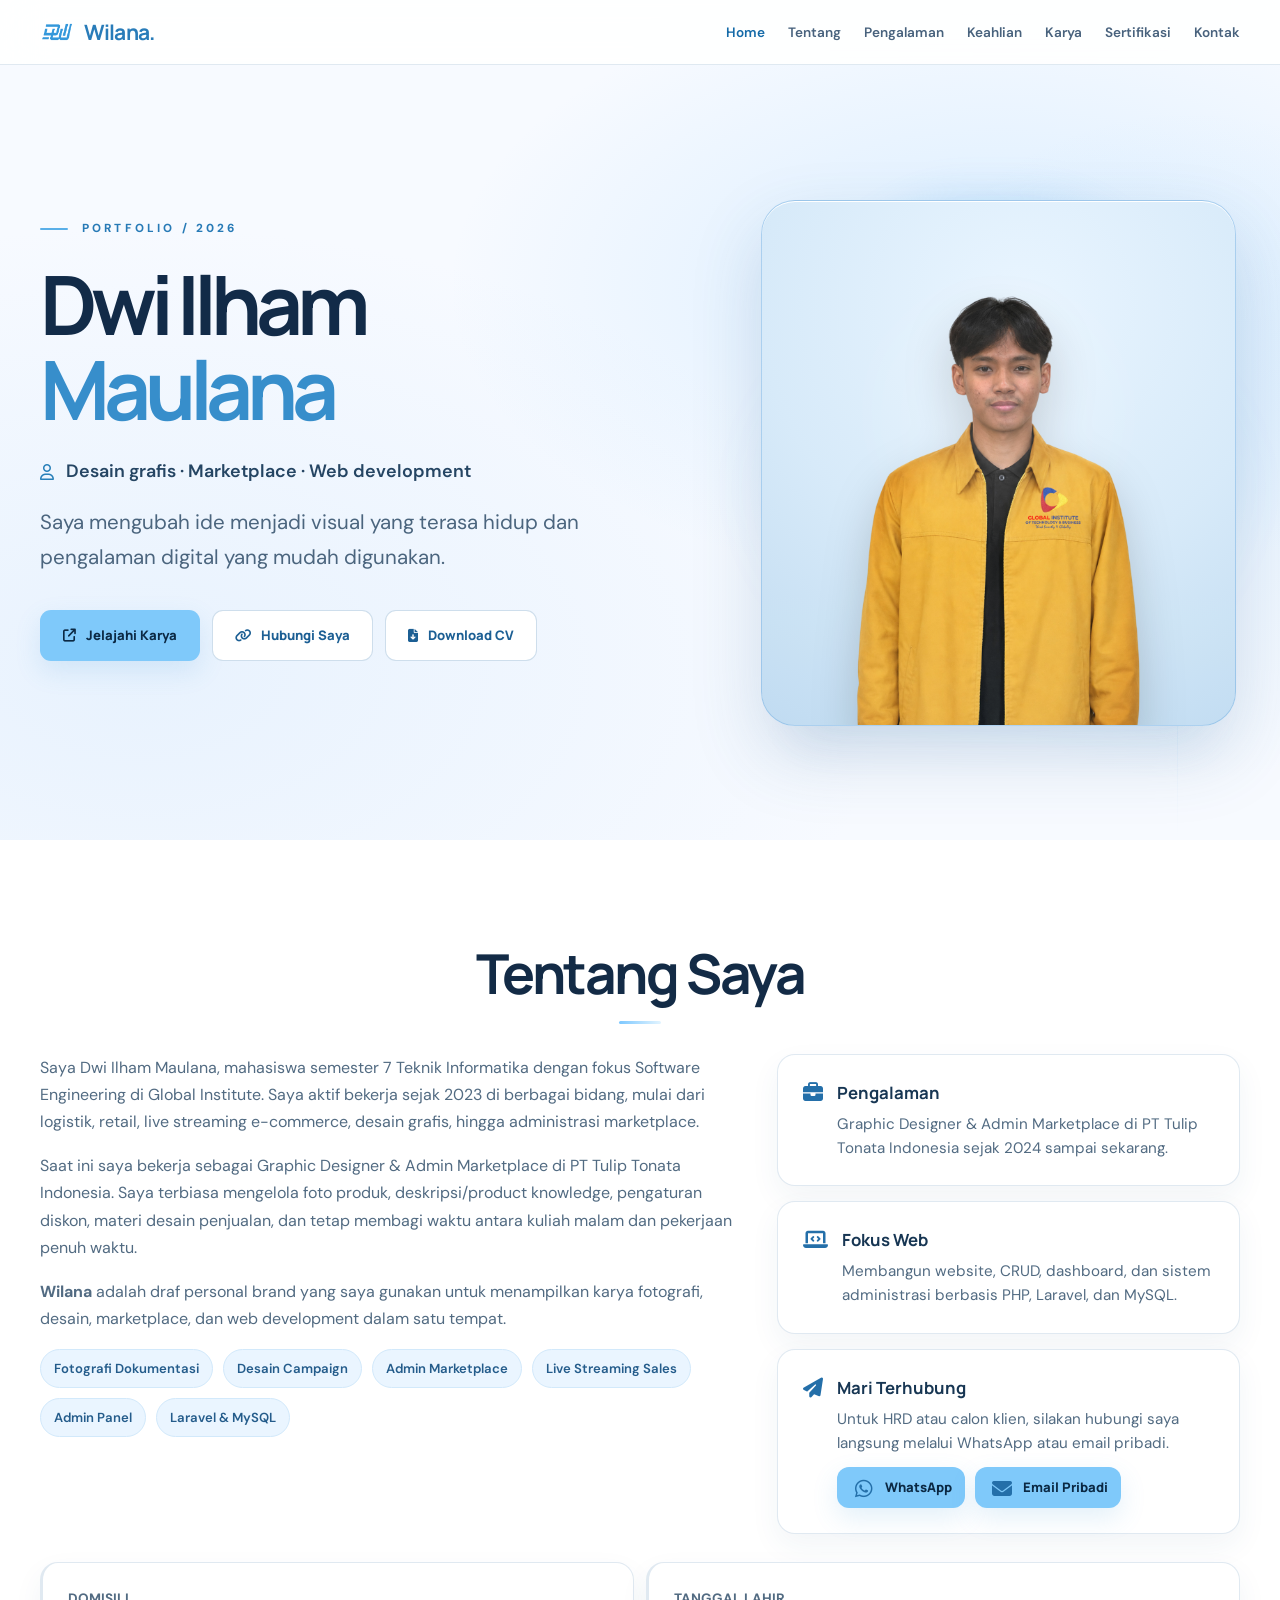
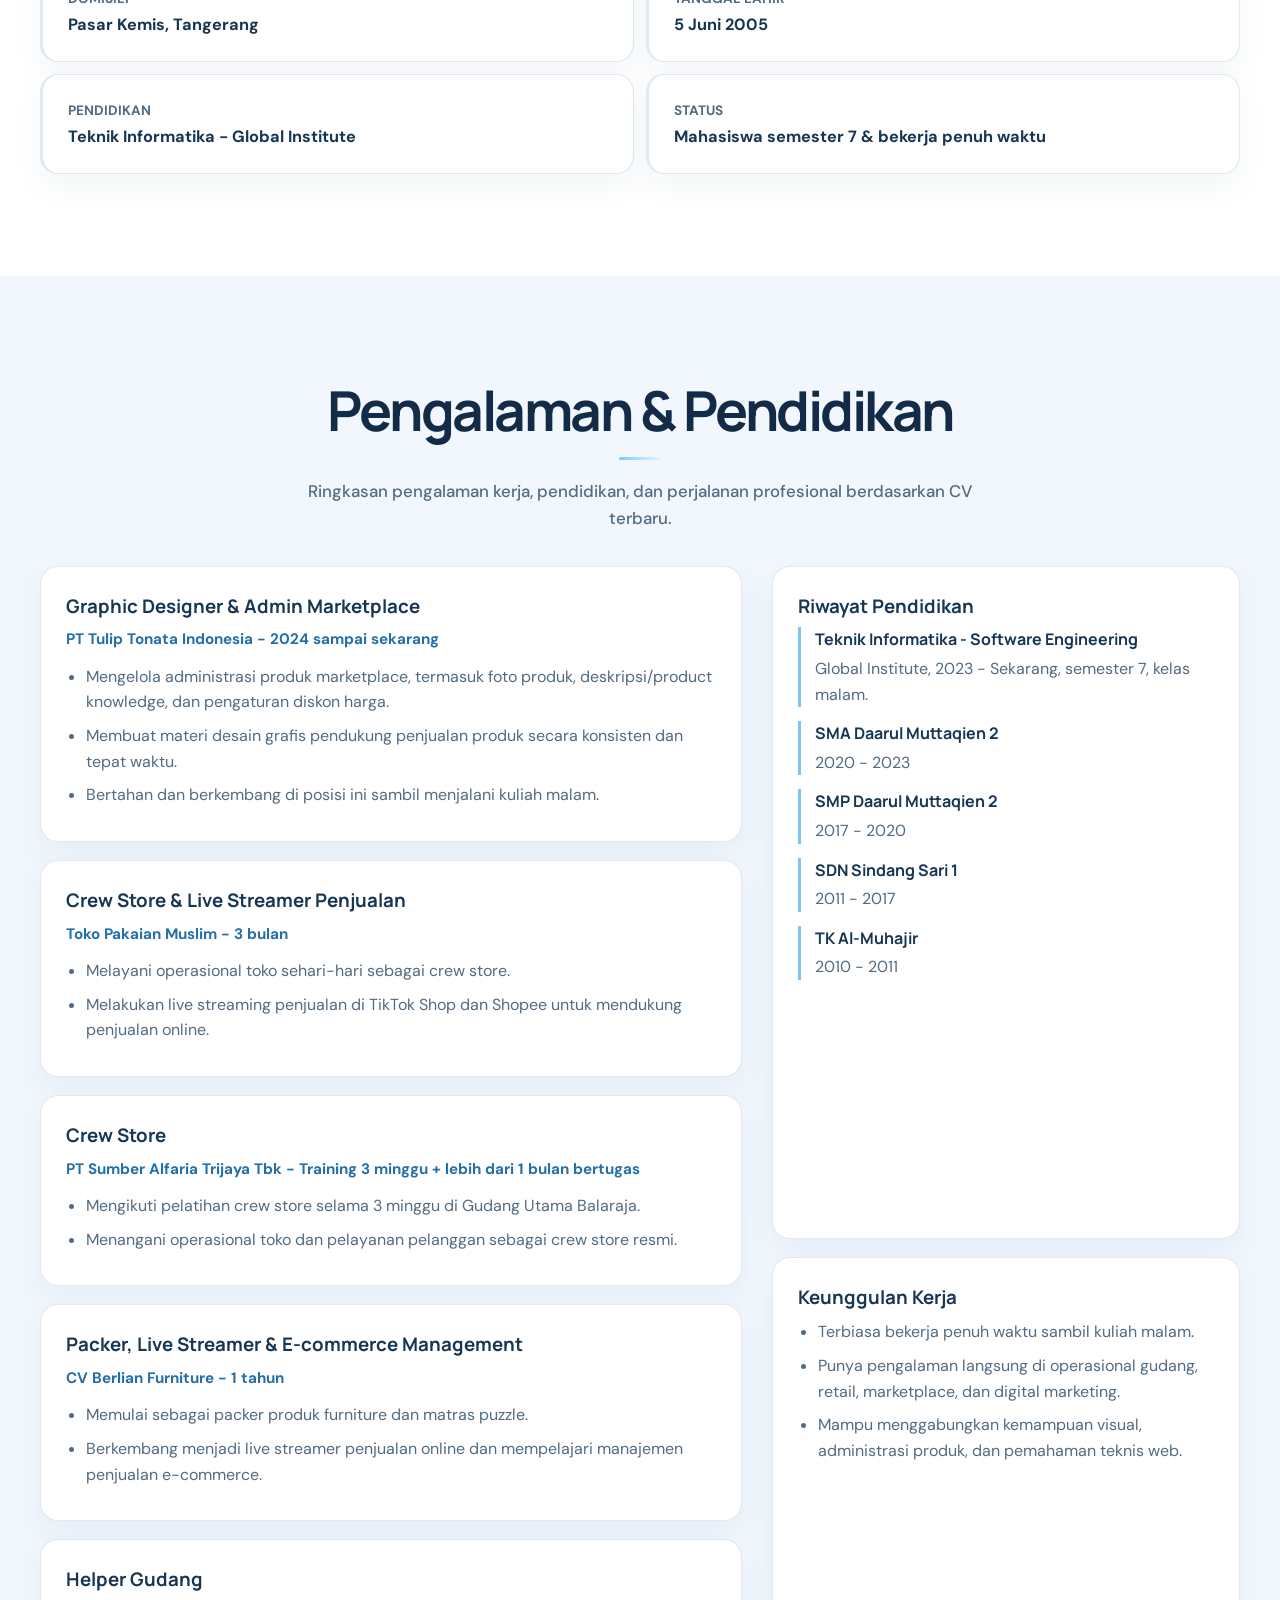
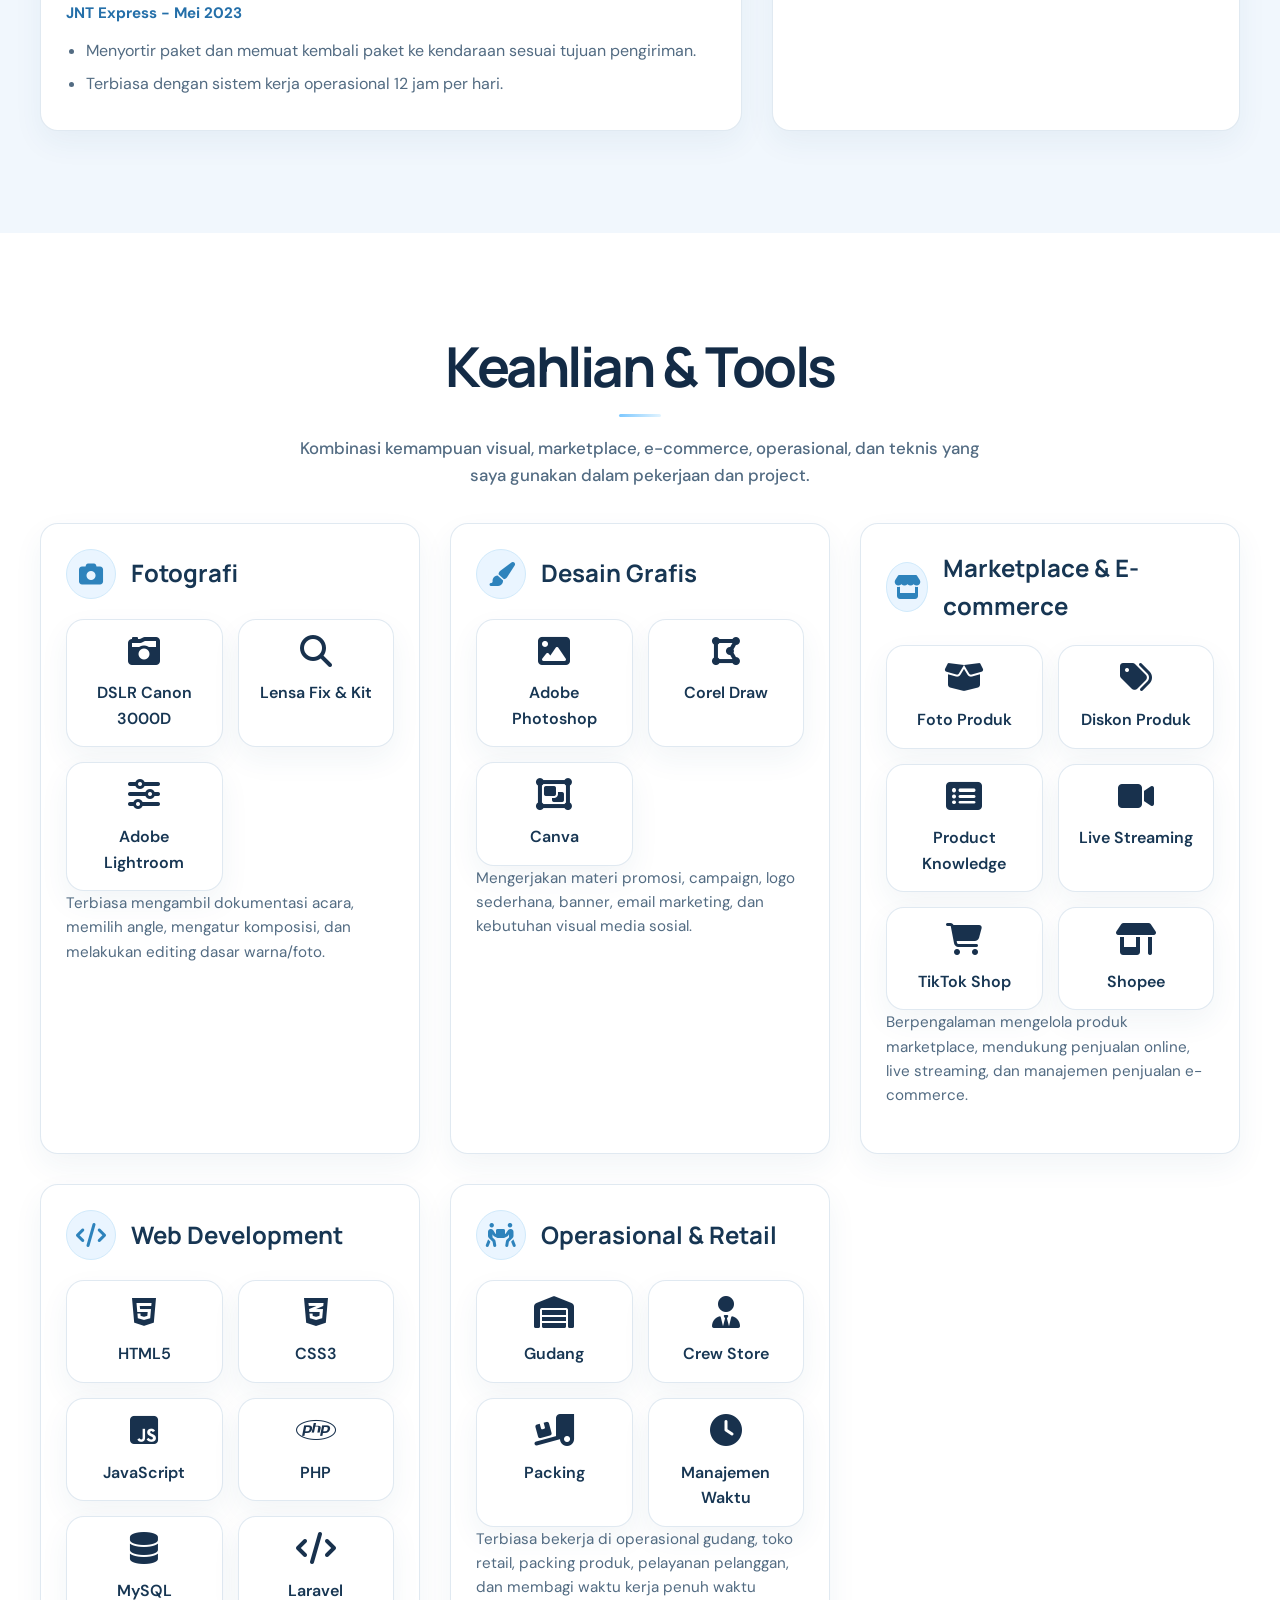
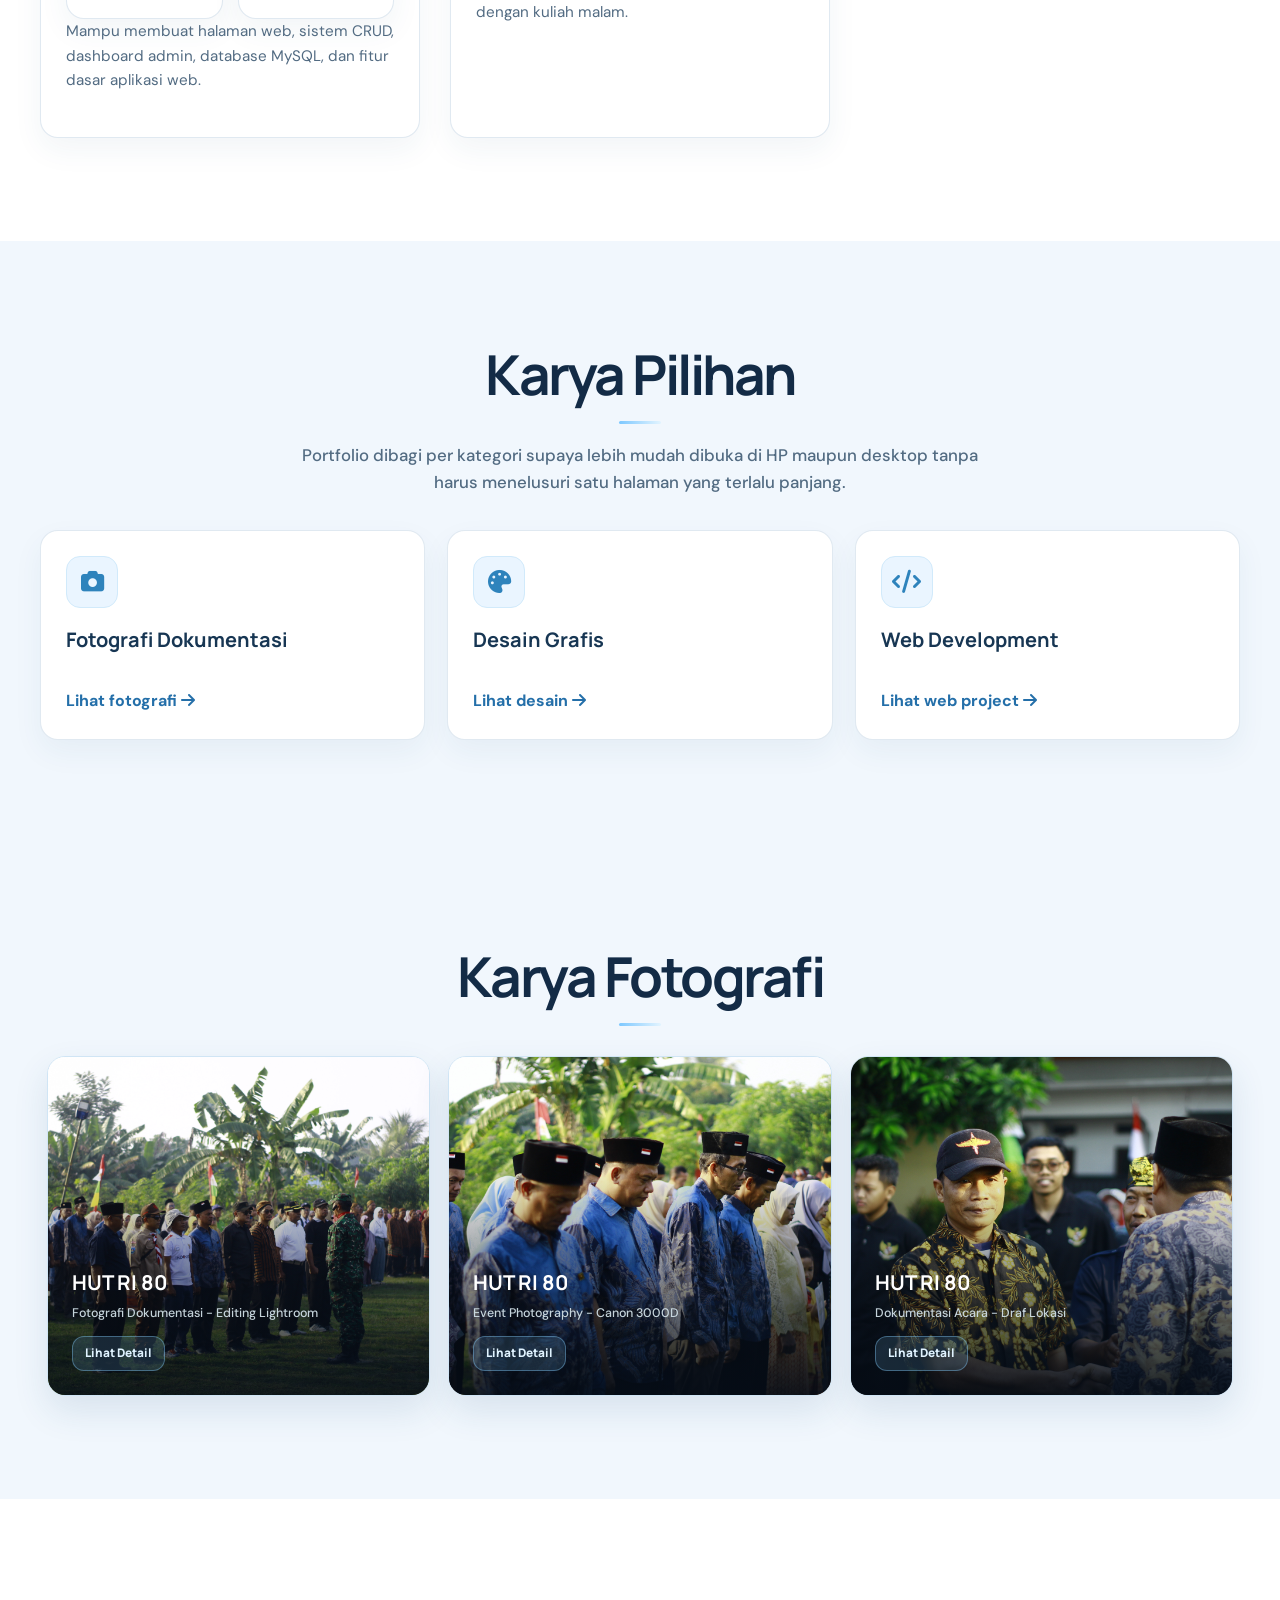
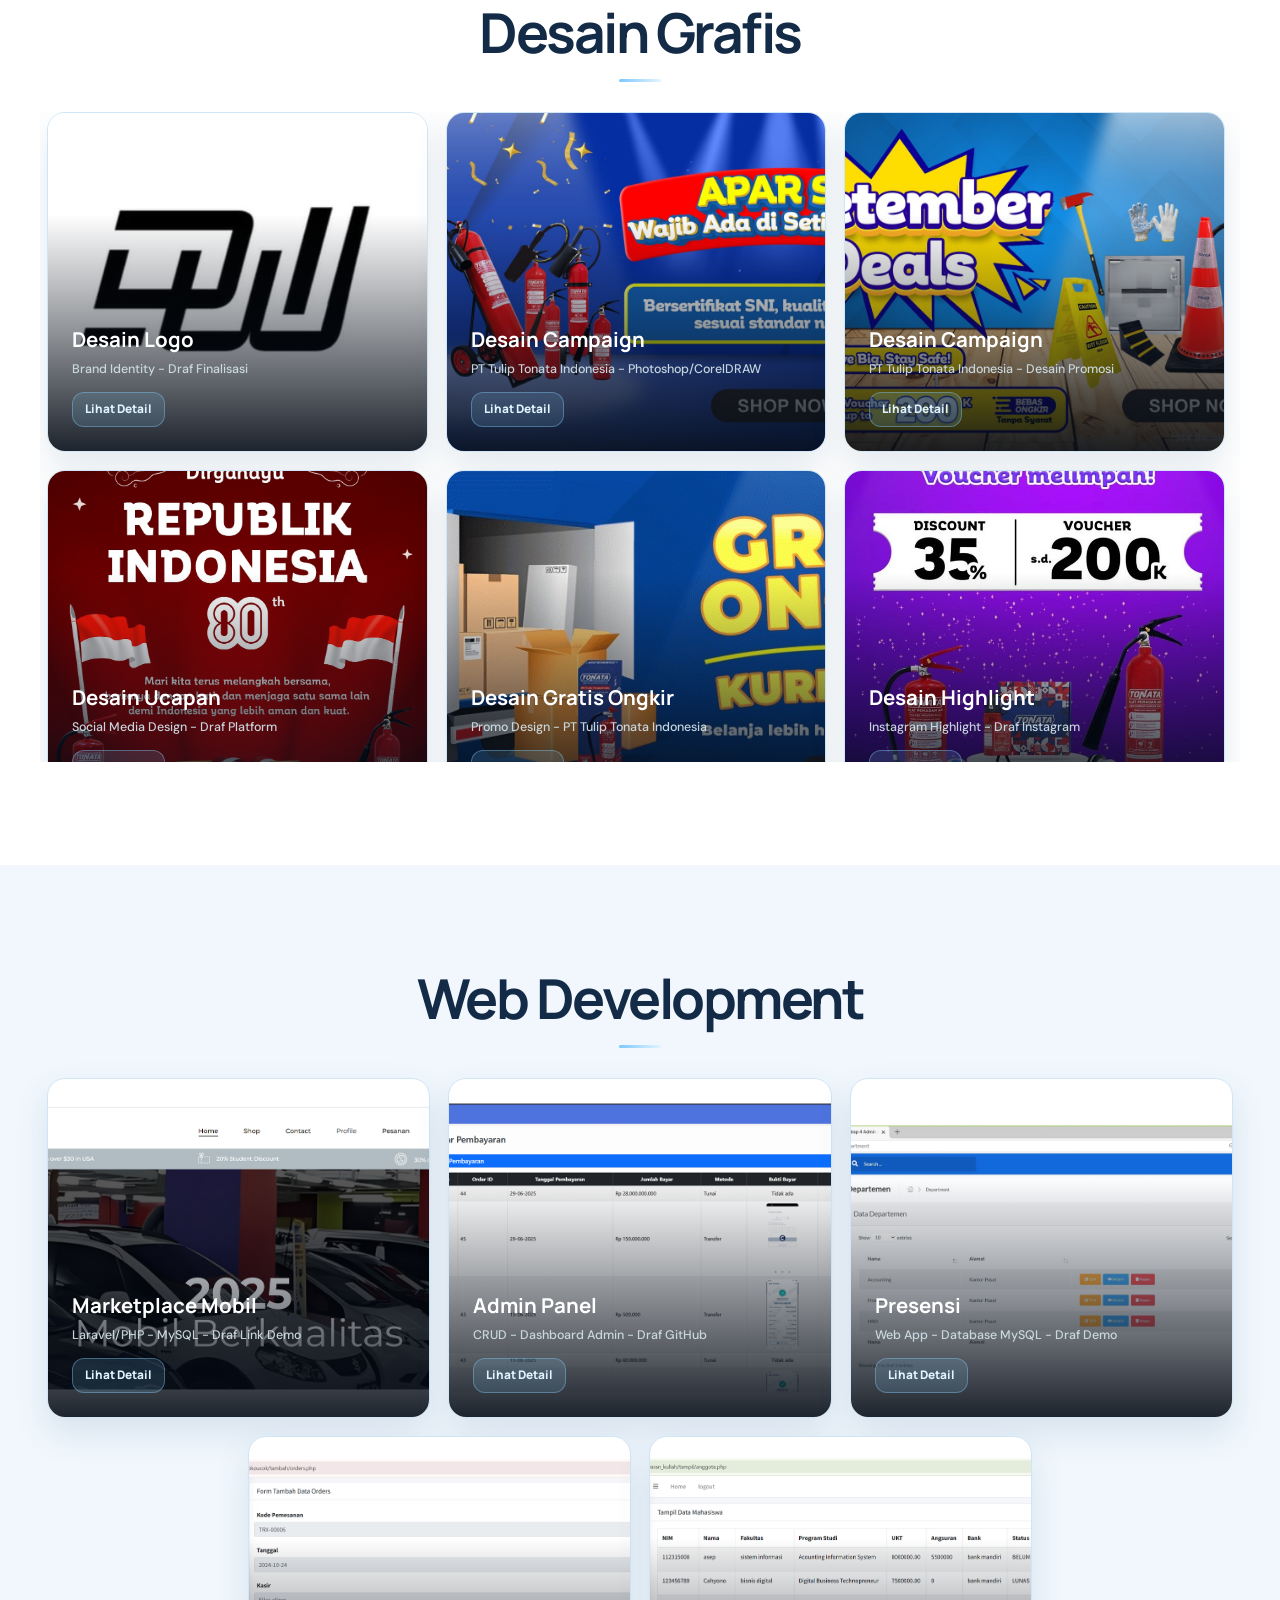
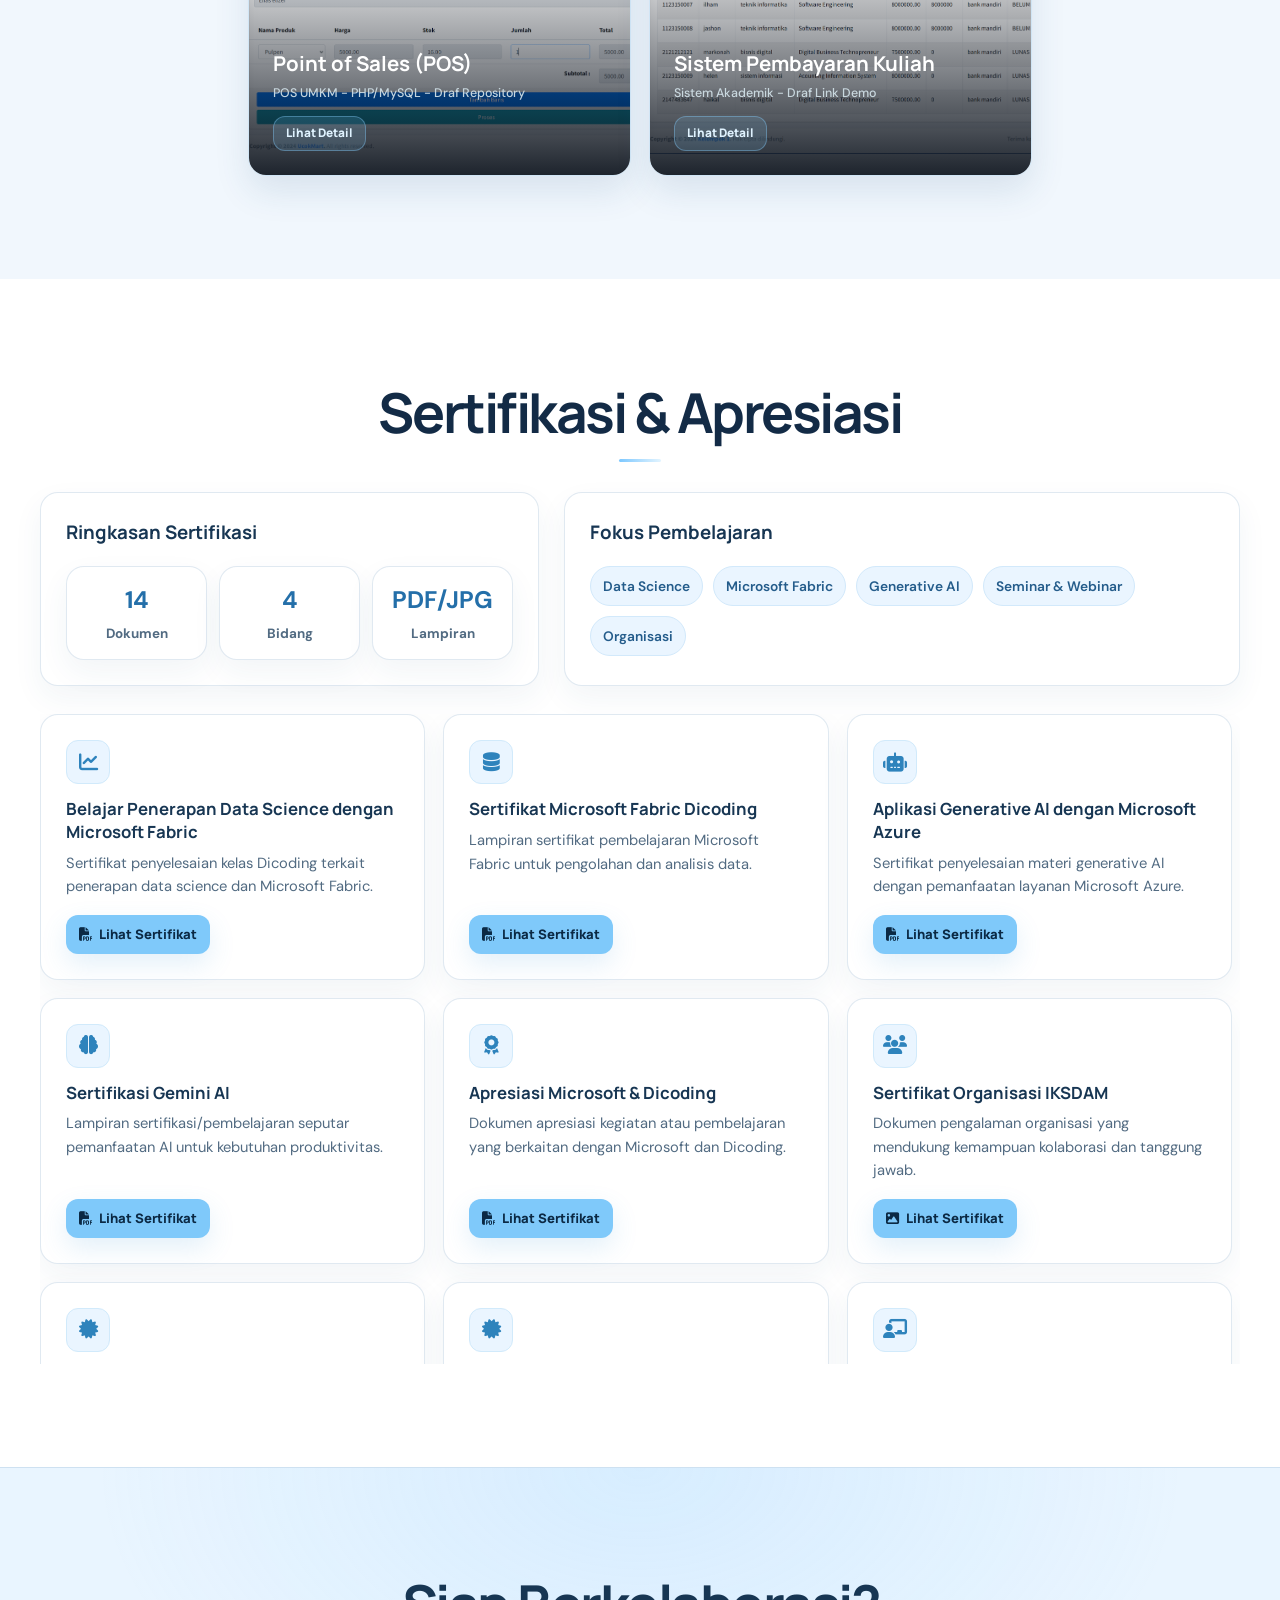
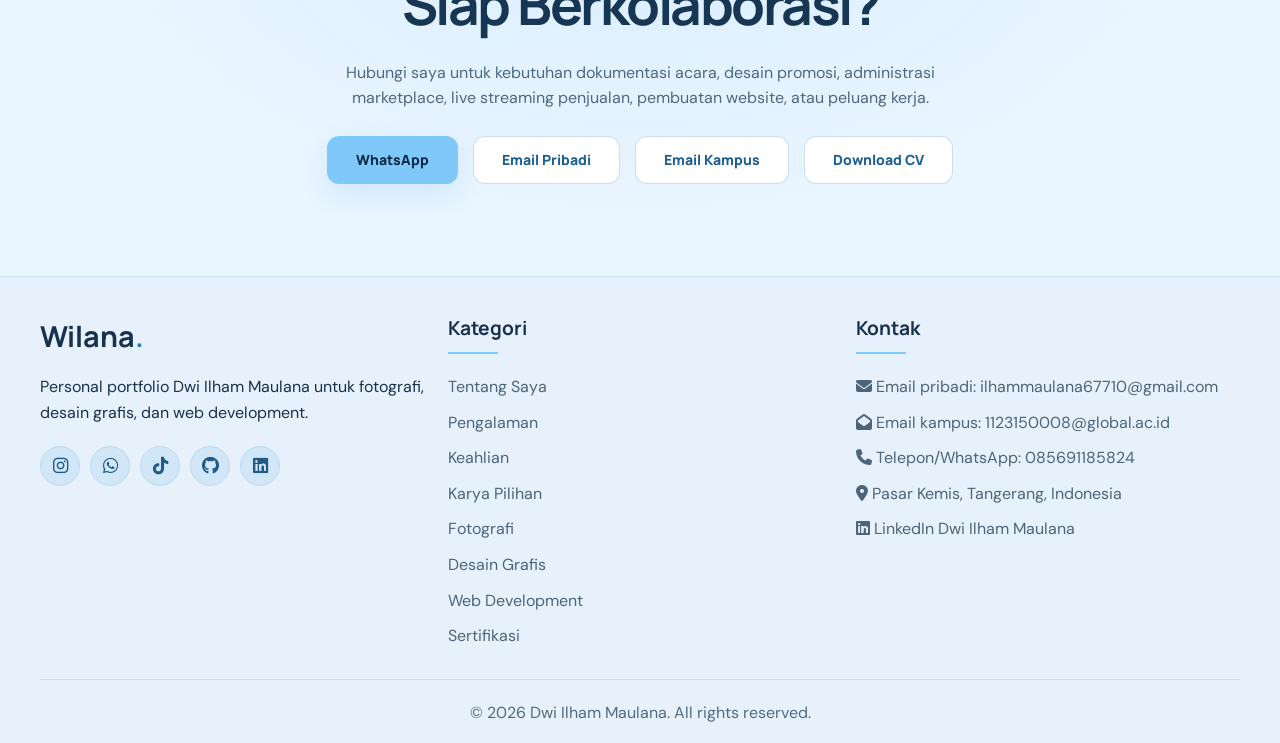
==== commit ddacefe6: "update" ====
--- a/index.html
+++ b/index.html
@@ -3,7 +3,12 @@
 <head>
     <meta charset="UTF-8">
     <meta name="viewport" content="width=device-width, initial-scale=1.0">
+    <meta name="theme-color" content="#f7faff">
+    <meta name="description" content="Portfolio Dwi Ilham Maulana: fotografi, desain grafis, administrasi marketplace, dan pengembangan web.">
     <title>Dwi Ilham Maulana - Graphic Design, Marketplace Admin & Web Portfolio</title>
+    <link rel="preconnect" href="https://fonts.googleapis.com">
+    <link rel="preconnect" href="https://fonts.gstatic.com" crossorigin>
+    <link href="https://fonts.googleapis.com/css2?family=DM+Sans:wght@400;500;600;700&family=Manrope:wght@400;500;600;700;800&display=swap" rel="stylesheet">
     <link rel="stylesheet" href="https://cdnjs.cloudflare.com/ajax/libs/font-awesome/6.4.0/css/all.min.css">
     <style>
         /* Variabel CSS */
@@ -1653,6 +1658,7 @@
             
         }
     </style>
+    <link rel="stylesheet" href="professional.css">
       <link rel="icon" type="image/png" href="dwi logo2.png">
 </head>
 <body>
@@ -1667,9 +1673,9 @@
 
               
             
-            <div class="hamburger" id="hamburger">
+            <button class="hamburger" id="hamburger" type="button" aria-label="Buka menu" aria-expanded="false">
                 <i class="fas fa-bars"></i>
-            </div>
+            </button>
             
             <ul class="nav-menu">
                 <li class="nav-item"><a href="#home" class="nav-link">Home</a></li>
@@ -1688,19 +1694,22 @@
     <section class="hero" id="home">
         <div class="container hero-content">
             <div class="hero-text">
-                <div class="hero-kicker">Hi, I'm</div>
+                <div class="hero-kicker">PORTFOLIO / 2026</div>
                 <h1 class="hero-title">Dwi Ilham <span>Maulana</span></h1>
-                <p class="hero-subtitle"><i class="far fa-user"></i><span>Graphic Designer, Marketplace Administrator & Mahasiswa Teknik Informatika</span></p>
-                <p class="hero-copy">Yang berfokus pada visual brand, e-commerce, dan sistem berbasis web.</p>
+                <p class="hero-subtitle"><i class="far fa-user"></i><span>Desain grafis · Marketplace · Web development</span></p>
+                <p class="hero-copy">Saya mengubah ide menjadi visual yang terasa hidup dan pengalaman digital yang mudah digunakan.</p>
                 <div class="hero-cta">
-                    <a href="#photography" class="btn"><i class="fas fa-download"></i> Lihat Karya Saya</a>
+                    <a href="#portfolio" class="btn"><i class="fas fa-arrow-up-right-from-square"></i> Jelajahi Karya</a>
                     <a href="#contact" class="btn btn-outline"><i class="fas fa-link"></i> Hubungi Saya</a>
                     <a href="CV Dwi Ilham Maulana.pdf" class="btn btn-outline"><i class="fas fa-file-download"></i> Download CV</a>
                 </div>
             </div>
             
             <div class="hero-image">
-                <img src="ilham.png" alt="Dwi Ilham Maulana" class="hero-img">
+                <div class="portrait-glow" aria-hidden="true"></div>
+                <div class="portrait-frame">
+                    <img src="ilham.png" alt="Potret Dwi Ilham Maulana" class="hero-img" fetchpriority="high">
+                </div>
             </div>
 
         </div>
@@ -2107,8 +2116,8 @@
     </section>
 
     <!-- Overlay / Lightbox -->
-    <div id="lightbox" class="lightbox">
-        <span class="close">&times;</span>
+    <div id="lightbox" class="lightbox" role="dialog" aria-modal="true" aria-label="Pratinjau karya atau sertifikat">
+        <button class="close" type="button" aria-label="Tutup pratinjau">&times;</button>
         <img class="lightbox-content" id="lightbox-img" alt="Preview karya">
         <iframe class="lightbox-frame" id="lightbox-frame" title="Preview sertifikat"></iframe>
     </div>
@@ -2413,7 +2422,7 @@
                         <a href="https://wa.me/6285691185824" target="_blank" class="social-link" aria-label="WhatsApp"><i class="fab fa-whatsapp"></i></a>
                         <a href="https://www.tiktok.com/@dwiii565?_t=ZS-8zMo09aW4rF&_r=1" target="_blank" class="social-link" aria-label="TikTok"><i class="fab fa-tiktok"></i></a>
                         <a href="https://github.com/dwiilhammaulana" target="_blank" class="social-link" aria-label="GitHub"><i class="fab fa-github"></i></a>
-                        <a href="https://www.linkedin.com/in/draf-linkedin" target="_blank" class="social-link" aria-label="LinkedIn draf"><i class="fab fa-linkedin"></i></a>
+                        <a href="https://www.linkedin.com/in/dwi-ilham-maulana-992a332a7/" target="_blank" rel="noopener noreferrer" class="social-link" aria-label="LinkedIn Dwi Ilham Maulana"><i class="fab fa-linkedin"></i></a>
                     </div>
                 </div>
 
@@ -2438,7 +2447,7 @@
                         <li><i class="fas fa-envelope-open"></i> Email kampus: 1123150008@global.ac.id</li>
                         <li><i class="fas fa-phone"></i> Telepon/WhatsApp: 085691185824</li>
                         <li><i class="fas fa-map-marker-alt"></i> Pasar Kemis, Tangerang, Indonesia</li>
-                        <li><i class="fab fa-linkedin"></i> draf-linkedin</li>
+                        <li><i class="fab fa-linkedin"></i> <a href="https://www.linkedin.com/in/dwi-ilham-maulana-992a332a7/" target="_blank" rel="noopener noreferrer">LinkedIn Dwi Ilham Maulana</a></li>
                     </ul>
                 </div>
             </div>
@@ -2451,9 +2460,9 @@
     </main>
 
     <!-- Back to Top Button -->
-    <div class="back-to-top" id="backToTop">
+    <button class="back-to-top" id="backToTop" type="button" aria-label="Kembali ke atas">
         <i class="fas fa-arrow-up"></i>
-    </div>
+    </button>
 
     <script>
         document.addEventListener('DOMContentLoaded', function() {
@@ -2487,6 +2496,7 @@
             }
 
             window.addEventListener('scroll', updateHeaderState);
+            updateHeaderState();
             
             // Back to top button
             const backToTopButton = document.getElementById('backToTop');
@@ -2500,6 +2510,7 @@
             }
 
             window.addEventListener('scroll', updateBackToTopState);
+            updateBackToTopState();
             
             backToTopButton.addEventListener('click', function() {
                 window.scrollTo({ top: 0, behavior: 'smooth' });
@@ -2584,6 +2595,7 @@
     });
 });
 </script>
+<script src="interactions.js" defer></script>
 
 </body>
 </html>
--- a/professional.css
+++ b/professional.css
@@ -0,0 +1,242 @@
+/* Visual system: deep neutral surfaces, restrained HDR highlights, and clear type. */
+:root {
+  color-scheme: dark;
+  --primary: #eff5fb;
+  --secondary: #8acfff;
+  --accent: #acdfff;
+  --light: #101b2b;
+  --dark: #070d16;
+  --text: #e7edf5;
+  --glass-bg: rgba(11, 20, 33, .88);
+  --glass-border: rgba(174, 217, 235, .13);
+  --surface: #111d2d;
+  --surface-raised: #17263a;
+  --muted: #a9bbca;
+  --line: rgba(183, 218, 233, .13);
+  --glow: rgba(105, 190, 255, .28);
+  --transition: transform .35s ease, background .35s ease, border-color .35s ease, box-shadow .35s ease, color .35s ease;
+}
+
+html { scroll-padding-top: 86px; }
+body { font-family: 'DM Sans', sans-serif; background: #090e18; color: var(--text); }
+main { background: #090e18; }
+h1, h2, h3, .logo, .footer-logo { font-family: Manrope, 'DM Sans', sans-serif; }
+::selection { background: #8acfff; color: #081927; }
+:focus-visible { outline: 2px solid #b7e5ff; outline-offset: 4px; }
+.cursor-aura { position: fixed; left: 0; top: 0; width: 300px; height: 300px; z-index: 3; pointer-events: none; border-radius: 50%; opacity: 0; background: radial-gradient(circle, rgba(113,195,255, .085), transparent 68%); mix-blend-mode: screen; transition: opacity .3s ease; }
+.cursor-aura.visible { opacity: 1; }
+.container { width: min(100% - 48px, 1200px); padding: 0; }
+.section { padding: clamp(76px, 8vw, 118px) 0; scroll-margin-top: 80px; }
+.section-title { font-size: clamp(2.2rem, 4.3vw, 3.7rem); line-height: 1.15; letter-spacing: -.045em; color: #f2f7fa; margin-bottom: 48px; }
+.section-title::after { bottom: -18px; width: 42px; height: 3px; background: linear-gradient(90deg, #7dc8ff, #e2f4ff); }
+.section-desc { color: var(--muted); font-weight: 500; font-size: 1.05rem; margin: -12px auto 34px; }
+
+header { background: rgba(7, 13, 22, .82); border-bottom: 1px solid var(--line); backdrop-filter: blur(22px); -webkit-backdrop-filter: blur(22px); }
+header.scrolled { box-shadow: 0 18px 45px rgba(0, 0, 0, .23); }
+.nav-container { padding: 15px 0; gap: 24px; }
+.logo { font-size: 1.32rem; color: #f7fafc; letter-spacing: -.04em; }
+.logo-img { height: 34px; width: 34px; object-fit: contain; margin-right: 10px; }
+.logo span, .footer-logo span { color: #8acfff; }
+.logo > span { color: #f7fafc; }
+.nav-menu { gap: clamp(10px, 1.8vw, 23px); }
+.nav-link { color: #bccbd6; font-weight: 600; font-size: .85rem; }
+.nav-link:hover, .nav-link.active { color: #a6dcff; }
+.nav-link::after { background: #7fcaff; }
+.hamburger { background: transparent; border: 0; color: white; padding: 8px; }
+
+.btn, .mini-link { background: #8acfff; color: #081927; border: 1px solid transparent; border-radius: 12px; box-shadow: 0 10px 30px rgba(91,172,234, .15); text-transform: none; letter-spacing: 0; font-family: Manrope, sans-serif; font-weight: 800; }
+.btn:hover, .mini-link:hover { background: #c4e9ff; color: #081927; box-shadow: 0 12px 34px rgba(124,205,255, .25); transform: translateY(-3px); }
+.btn-outline, .hero-cta .btn-outline { background: rgba(255,255,255,.035); color: #e4edf3; border: 1px solid rgba(195, 230, 236, .23); box-shadow: none; }
+.btn-outline:hover, .hero-cta .btn-outline:hover { background: rgba(108,190,247, .13); border-color: #8dd0ff; color: white; }
+.mini-link i { color: inherit; }
+
+.hero { min-height: min(840px, 100svh); padding: 130px 0 90px; isolation: isolate; background: radial-gradient(ellipse at 75% 41%, rgba(48,108,180, .2), transparent 39%), radial-gradient(ellipse at 13% 85%, rgba(39, 77, 114, .16), transparent 43%), #090e18; }
+.hero::before { width: 54vw; height: 54vw; max-width: 800px; max-height: 800px; top: 12%; right: -20%; background: radial-gradient(circle, rgba(61,119,186, .13), transparent 69%); }
+.hero::after { width: 1px; height: 70%; right: 8%; bottom: 0; background: linear-gradient(transparent, rgba(159,209,255, .18), transparent); border-radius: 0; }
+.hero-content { grid-template-columns: minmax(0, 1.14fr) minmax(330px, .86fr); gap: clamp(34px, 6vw, 92px); }
+.hero-kicker { color: #8acfff; font-size: .73rem; letter-spacing: .27em; font-weight: 800; gap: 14px; margin-bottom: 24px; }
+.hero-kicker::before { width: 28px; height: 2px; background: #8acfff; }
+.hero-title { font-size: clamp(3.5rem, 6.4vw, 6.8rem); letter-spacing: -.075em; line-height: 1.04; color: #f5f8fa; margin-bottom: 27px; }
+.hero-title span { color: #8dcfff; }
+.hero-subtitle { display: flex; padding: 0; background: none; border-radius: 0; box-shadow: none; color: #dfebf1; font-size: clamp(.97rem, 1.4vw, 1.15rem); font-weight: 600; gap: 12px; margin-bottom: 20px; }
+.hero-subtitle i { color: #89ccfa; font-size: 1rem; }
+.hero-copy { max-width: 540px; color: #abbdc9; font-size: clamp(1.05rem, 1.7vw, 1.28rem); font-weight: 400; line-height: 1.7; margin-bottom: 35px; }
+.hero-cta { flex-wrap: wrap; gap: 12px; }
+.hero-cta .btn { min-width: 0; min-height: 51px; border-radius: 11px; border: 1px solid transparent; background: #8acfff; color: #081927; font-size: .82rem; box-shadow: 0 10px 34px rgba(91,172,234, .16); }
+.hero-cta .btn:hover { background: #c4e9ff; border-color: transparent; }
+.hero-cta .btn-outline { background: rgba(255,255,255,.035); color: #e4edf3; border-color: rgba(195,230,236,.23); box-shadow: none; }
+.hero-cta .btn-outline:hover { background: rgba(108,190,247,.13); border-color: #8dd0ff; color: white; }
+
+.hero-image { width: min(100%, 475px); aspect-ratio: .83; animation: none; isolation: isolate; align-items: flex-end; transform: translate3d(0,0,0); transition: transform .25s ease-out; }
+.hero-image::before { inset: auto -8% 4% -8%; width: auto; height: 75%; background: radial-gradient(ellipse, rgba(106,197,255, .2), transparent 69%); filter: blur(35px); opacity: 1; }
+.hero-image::after { inset: 8% 7% -3%; border-radius: 42% 42% 20px 20px; background: linear-gradient(145deg, rgba(109,195,255,.3), rgba(62,115,183,.09) 52%, rgba(160,214,255,.16)); filter: blur(20px); z-index: -2; }
+.portrait-glow { position: absolute; inset: 4% 1% 3%; z-index: -1; border-radius: 36px; background: radial-gradient(circle at var(--photo-x, 50%) var(--photo-y, 40%), rgba(128,209,255, .43), transparent 42%); filter: blur(34px); opacity: .8; transition: opacity .25s ease; }
+.portrait-frame { position: relative; width: 100%; height: 92%; border-radius: 34px; overflow: hidden; border: 1px solid rgba(168,216,255, .25); background: radial-gradient(circle at 55% 20%, #233c5c 0%, #142943 45%, #0c1927 100%); box-shadow: 0 35px 90px rgba(0,0,0,.38), inset 0 1px 0 rgba(255,255,255,.17); }
+.portrait-frame::before { content: ''; position: absolute; inset: 0; z-index: 2; pointer-events: none; background: radial-gradient(circle at var(--photo-x, 50%) var(--photo-y, 40%), rgba(255,255,255,.16), transparent 37%), linear-gradient(180deg, transparent 58%, rgba(7,13,22,.3)); mix-blend-mode: screen; }
+.hero-img { width: 100%; height: 100%; object-fit: contain; object-position: bottom center; border: 0; border-radius: 0; background: none; box-shadow: none; filter: drop-shadow(0 22px 22px rgba(0,0,0,.18)); transform: scale(1.02); transition: transform .55s ease, filter .55s ease; }
+.hero-image:hover .hero-img { transform: scale(1.055); filter: drop-shadow(0 28px 31px rgba(0,0,0,.25)) brightness(1.05); }
+.hero-image:hover .portrait-glow { opacity: 1; }
+
+.about, .resume, .skills, .portfolio-overview, .photography, .design-section, .development, .certifications { background: #0c1421; }
+.resume, .portfolio-overview, .photography, .development { background: #101b2a; }
+.glass-card, .highlight-item, .fact-item, .resume-card, .skill-category, .skill-item, .portfolio-tab, .cert-intro, .cert-highlight, .cert-stat, .cert-card { background: var(--surface); color: var(--text); border: 1px solid var(--line); border-radius: 18px; box-shadow: 0 14px 32px rgba(0,0,0,.08); }
+.glass-card { backdrop-filter: none; }
+.highlight-item, .fact-item, .resume-card, .skill-category, .portfolio-tab, .cert-intro, .cert-highlight, .cert-card { padding: 25px; }
+.fact-item, .education-item { border-left: 3px solid #7bc5f7; }
+.about-text p, .highlight-item p, .resume-card li, .education-item p, .skill-note, .portfolio-tab p, .cert-card p, .cert-intro p, .cert-highlight p, .cert-stat span, .fact-label { color: var(--muted); }
+.highlight-item h3, .fact-value, .resume-card h3, .education-item h3, .skill-title, .skill-name, .portfolio-tab h3, .cert-intro h3, .cert-highlight h3, .cert-card h3 { color: #edf5f8; }
+.highlight-item i, .resume-meta, .cert-stat strong, .portfolio-tab a { color: #91d3ff; }
+.tag, .cert-tag { background: rgba(113,190,247, .1); color: #b9e4ff; border: 1px solid rgba(113,190,247,.16); font-weight: 600; }
+.skill-icon, .photography .skill-icon, .design .skill-icon, .development .skill-icon, .portfolio-icon, .portfolio-tab:nth-child(2) .portfolio-icon, .portfolio-tab:nth-child(3) .portfolio-icon, .cert-icon { background: rgba(112,190,247,.12); color: #92d4ff; border: 1px solid rgba(112,190,247,.16); }
+.skill-category:hover, .portfolio-tab:hover, .cert-card:hover { border-color: rgba(132,204,255,.42); box-shadow: 0 22px 45px rgba(0,0,0,.18); }
+.skill-item:hover { background: var(--surface-raised); box-shadow: 0 12px 25px rgba(0,0,0,.2); }
+.design-grid, .cert-grid { scrollbar-color: #5189b5 #152437; }
+.design-grid::-webkit-scrollbar-track, .cert-grid::-webkit-scrollbar-track { background: #152437; }
+.design-grid::-webkit-scrollbar-thumb, .cert-grid::-webkit-scrollbar-thumb { background: #5189b5; }
+
+.photo-grid, .design-grid, .dev-grid { gap: 18px; }
+.photo-item, .design-item, .dev-item { height: 340px; border: 1px solid rgba(150,198,235,.13); border-radius: 18px; padding: 0; background: #152333; box-shadow: 0 16px 35px rgba(0,0,0,.2); overflow: hidden; transform: translateZ(0); }
+.photo-item::after, .design-item::after, .dev-item::after { content: ''; position: absolute; inset: 0; pointer-events: none; z-index: 2; border-radius: inherit; background: radial-gradient(360px circle at var(--card-x, 50%) var(--card-y, 50%), rgba(153,216,255,.28), transparent 60%); opacity: 0; transition: opacity .3s ease; }
+.photo-item:hover::after, .design-item:hover::after, .dev-item:hover::after { opacity: 1; }
+.photo-item:hover, .design-item:hover, .dev-item:hover { transform: translateY(-6px); box-shadow: 0 24px 50px rgba(0,0,0,.34), 0 0 32px rgba(71,142,208,.16); border-color: rgba(132,204,255,.5); }
+.photo-img, .design-img, .dev-img { object-fit: cover; transition: transform .7s cubic-bezier(.2,.7,.2,1), filter .5s ease; }
+.photo-item:hover .photo-img, .design-item:hover .design-img, .dev-item:hover .dev-img { transform: scale(1.055); filter: saturate(1.12) brightness(1.04); }
+.photo-overlay, .design-overlay, .dev-overlay { justify-content: flex-end; align-items: flex-start; text-align: left; background: linear-gradient(180deg, transparent 30%, rgba(5,12,22,.9) 100%); opacity: 1; padding: 24px; z-index: 1; }
+.photo-title { margin-bottom: 5px; font-size: 1.28rem; }
+.project-meta { color: #cfdee5; font-weight: 500; margin-bottom: 12px; }
+.photo-overlay .btn, .design-overlay .btn, .dev-overlay .btn { padding: 7px 12px; font-size: .74rem; background: rgba(131,199,247,.15); color: #e0f3ff; border: 1px solid rgba(131,199,247,.4); box-shadow: none; }
+.photo-overlay .btn:hover, .design-overlay .btn:hover, .dev-overlay .btn:hover { background: #8acfff; color: #081927; }
+.lightbox { background: rgba(3,8,14,.93); backdrop-filter: blur(16px); }
+.lightbox-content { max-width: min(94vw, 1200px); max-height: 88vh; object-fit: contain; box-shadow: 0 22px 80px rgba(0,0,0,.6), 0 0 48px rgba(89,168,234,.14); }
+.lightbox .close { top: 18px; right: 24px; width: 46px; height: 46px; border-radius: 50%; border: 1px solid rgba(255,255,255,.28); background: rgba(255,255,255,.1); font-size: 30px; line-height: 1; }
+
+.contact-cta { padding: 92px 0; background: radial-gradient(ellipse at 50% 0%, rgba(73,137,207,.19), transparent 60%), #0a1520; border-top: 1px solid var(--line); }
+.contact-cta h2 { font-size: clamp(2.3rem, 4.3vw, 4rem); letter-spacing: -.045em; }
+.contact-cta p { color: #b7c8d3; }
+.contact-actions .btn { margin: 0; }
+footer { background: #080d16; border-top: 1px solid var(--line); }
+.social-link { background: #152537; border-color: var(--line); }
+.social-link:hover { background: #315f88; }
+.footer-heading::after { background: #7fcaff; }
+.footer-links li { color: #aabcca; overflow-wrap: anywhere; }
+.footer-links a:hover { color: #91d3ff; }
+.back-to-top { background: #83cbff; color: #081927; border: 0; box-shadow: 0 8px 25px rgba(85,167,234,.2); }
+.back-to-top:hover { background: #b7e3ff; }
+
+@media (dynamic-range: high) {
+  .hero, .hero-image { --glow: color(display-p3 .43 .74 1 / .3); }
+  .portrait-glow { background: radial-gradient(circle at var(--photo-x, 50%) var(--photo-y, 40%), color(display-p3 .45 .79 1 / .5), transparent 42%); }
+  .hero-title span { color: color(display-p3 .56 .83 1); }
+}
+
+@media (max-width: 992px) {
+  .hero { min-height: auto; padding: 135px 0 90px; }
+  .hero-content { grid-template-columns: 1fr; gap: 42px; }
+  .hero-text { max-width: 660px; margin: 0 auto; }
+  .hero-image { width: min(100%, 440px); }
+  .hero-copy { margin-left: auto; margin-right: auto; }
+  .hero-subtitle { justify-content: center; text-align: center; }
+}
+@media (max-width: 768px) {
+  .nav-menu { width: min(82vw, 350px); background: rgba(9,19,31,.97); border-left-color: var(--line); box-shadow: -30px 0 70px rgba(0,0,0,.4); }
+  .nav-link { color: #dce9ef; }
+  .hamburger { display: block; }
+  .section { padding: 72px 0; }
+  .hero-title { font-size: clamp(3rem, 11vw, 5rem); }
+  .hero-image { width: min(100%, 390px); }
+  .hero-cta { justify-content: center; }
+  .portfolio-tab { min-height: 175px; }
+  .photo-item, .design-item, .dev-item { height: 310px; }
+}
+@media (max-width: 576px) {
+  .container { width: min(100% - 36px, 1200px); }
+  .hero { padding: 115px 0 74px; }
+  .hero-kicker { justify-content: center; font-size: .66rem; }
+  .hero-title { font-size: clamp(2.75rem, 12vw, 3.7rem); margin-bottom: 23px; }
+  .hero-subtitle { font-size: .9rem; gap: 9px; }
+  .hero-subtitle i { display: none; }
+  .hero-copy { font-size: 1rem; }
+  .hero-cta .btn { width: 100%; }
+  .hero-image { width: min(100% - 12px, 350px); }
+  .section-title { font-size: 2.2rem; }
+  .photo-item, .design-item, .dev-item { height: 330px; }
+  .cert-stats { grid-template-columns: repeat(3, 1fr); }
+  .cert-stat { padding: 10px 6px; }
+  .cert-stat strong { font-size: 1.12rem; }
+}
+@media (hover: none), (pointer: coarse) {
+  .photo-overlay, .design-overlay, .dev-overlay { opacity: 1; }
+  .hero-image { transform: none !important; }
+}
+@media (prefers-reduced-motion: reduce) {
+  *, *::before, *::after { scroll-behavior: auto !important; animation-duration: .01ms !important; transition-duration: .01ms !important; }
+  .hero-image { transform: none !important; }
+}
+
+/* Light presentation, retaining the blue interaction accents. */
+:root {
+  color-scheme: light;
+  --primary: #132b46;
+  --dark: #10263f;
+  --text: #18314d;
+  --light: #f1f7fd;
+  --glass-bg: rgba(255,255,255,.9);
+  --glass-border: rgba(73,133,189,.15);
+  --surface: #ffffff;
+  --surface-raised: #f4f9ff;
+  --muted: #526b82;
+  --line: rgba(65,119,170,.16);
+}
+body, main { background: #f7faff; }
+.cursor-aura { mix-blend-mode: multiply; background: radial-gradient(circle, rgba(84,169,239,.13), transparent 68%); }
+.section-title { color: #132b46; }
+header { background: rgba(255,255,255,.88); }
+header.scrolled { box-shadow: 0 12px 35px rgba(36,81,125,.1); }
+.logo, .logo > span { color: #18314d; }
+.logo span, .footer-logo span { color: #287cb9; }
+.nav-link { color: #48627d; }
+.nav-link:hover, .nav-link.active { color: #146aa8; }
+.hamburger { color: #18314d; }
+.btn, .mini-link, .hero-cta .btn { background: #7fc9fa; color: #0b2944; box-shadow: 0 10px 26px rgba(65,151,218,.15); }
+.btn:hover, .mini-link:hover, .hero-cta .btn:hover { background: #a7dcff; color: #0b2944; }
+.btn-outline, .hero-cta .btn-outline { background: #fff; color: #1c5f94; border-color: rgba(51,117,177,.24); box-shadow: none; }
+.btn-outline:hover, .hero-cta .btn-outline:hover { background: #e8f5ff; color: #174f81; border-color: #69b6ed; }
+.hero { background: radial-gradient(ellipse at 78% 34%, rgba(122,196,255,.23), transparent 39%), radial-gradient(ellipse at 11% 80%, rgba(187,219,250,.25), transparent 47%), #f7faff; }
+.hero::before { background: radial-gradient(circle, rgba(104,182,245,.13), transparent 69%); }
+.hero::after { background: linear-gradient(transparent, rgba(84,167,233,.18), transparent); }
+.hero-kicker { color: #277ab6; }
+.hero-kicker::before { background: #5aafe8; }
+.hero-title { color: #122b48; }
+.hero-title span { color: #378ecb; }
+.hero-subtitle { color: #254563; }
+.hero-subtitle i { color: #277fb9; }
+.hero-copy { color: #4b657e; }
+.portrait-frame { background: radial-gradient(circle at 55% 20%, #e9f5ff 0%, #d7eaf9 53%, #bfdaf0 100%); border-color: rgba(84,155,217,.35); box-shadow: 0 30px 70px rgba(49,98,145,.18), inset 0 1px 0 #fff; }
+.portrait-frame::before { background: radial-gradient(circle at var(--photo-x,50%) var(--photo-y,40%), rgba(255,255,255,.23), transparent 37%), linear-gradient(180deg, transparent 58%, rgba(61,125,182,.08)); }
+.about, .skills, .design, .certifications { background: #fff; }
+.resume, .portfolio-overview, .photography, .development { background: #f1f7fd; }
+.glass-card, .highlight-item, .fact-item, .resume-card, .skill-category, .skill-item, .portfolio-tab, .cert-intro, .cert-highlight, .cert-stat, .cert-card { background: #fff; color: #18314d; border-color: var(--line); box-shadow: 0 12px 30px rgba(33,81,124,.06); }
+.highlight-item h3, .fact-value, .resume-card h3, .education-item h3, .skill-title, .skill-name, .portfolio-tab h3, .cert-intro h3, .cert-highlight h3, .cert-card h3 { color: #173653; }
+.highlight-item i, .resume-meta, .cert-stat strong, .portfolio-tab a { color: #246fa9; }
+.tag, .cert-tag { background: #eaf5ff; color: #245c8b; border-color: #d2e9fb; }
+.skill-icon, .photography .skill-icon, .design .skill-icon, .development .skill-icon, .portfolio-icon, .portfolio-tab:nth-child(2) .portfolio-icon, .portfolio-tab:nth-child(3) .portfolio-icon, .cert-icon { background: #eaf5ff; color: #2e83bc; border-color: #d1eafb; }
+.skill-item:hover { background: #f3f9ff; }
+.design-grid, .cert-grid { scrollbar-color: #82bee9 #e4f1fb; }
+.design-grid::-webkit-scrollbar-track, .cert-grid::-webkit-scrollbar-track { background: #e4f1fb; }
+.design-grid::-webkit-scrollbar-thumb, .cert-grid::-webkit-scrollbar-thumb { background: #82bee9; }
+.photo-item, .design-item, .dev-item { border-color: #d0e5f5; box-shadow: 0 15px 35px rgba(31,79,122,.12); }
+.photo-item:hover, .design-item:hover, .dev-item:hover { box-shadow: 0 22px 42px rgba(31,79,122,.2), 0 0 28px rgba(76,169,239,.18); }
+.contact-cta { background: radial-gradient(ellipse at 50% 0%, rgba(131,200,255,.18), transparent 60%), #e9f5ff; color: #173653; }
+.contact-cta p { color: #4e6981; }
+footer { background: #e6f1fb; color: #18314d; }
+.footer-links li { color: #4d657b; }
+.footer-links a:hover { color: #226ca5; }
+.social-link { background: #d1e7f8; color: #205a87; border-color: #bedbf0; }
+.social-link i { color: #205a87; }
+.social-link:hover, .social-link:hover i { background: #b5dcf7; color: #123f68; }
+.copyright { border-color: #c8ddeb; color: #536b7f; }
+@media (dynamic-range: high) { .hero-title span { color: color(display-p3 .22 .56 .8); } }
+@media (max-width: 768px) {
+  .nav-menu { background: rgba(250,253,255,.98); box-shadow: -25px 0 60px rgba(41,85,125,.16); }
+  .nav-link { color: #254765; }
+}
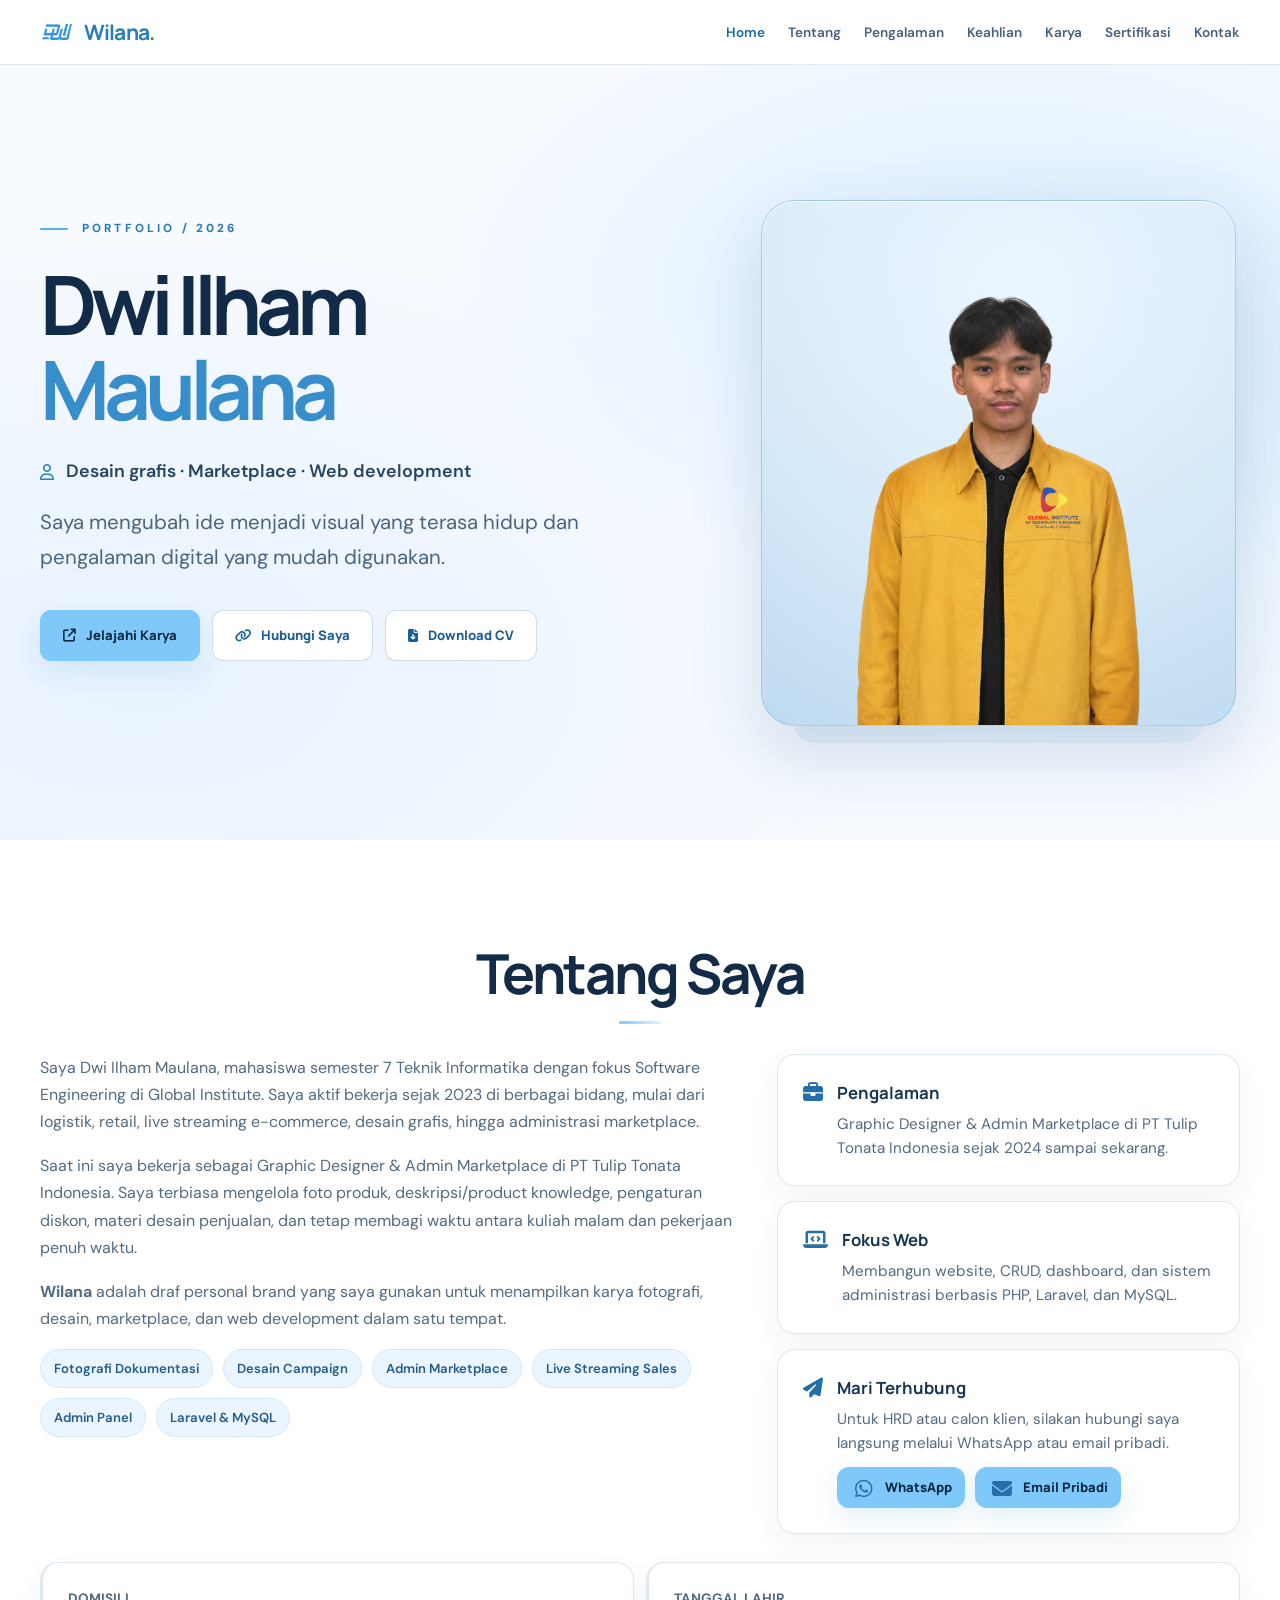
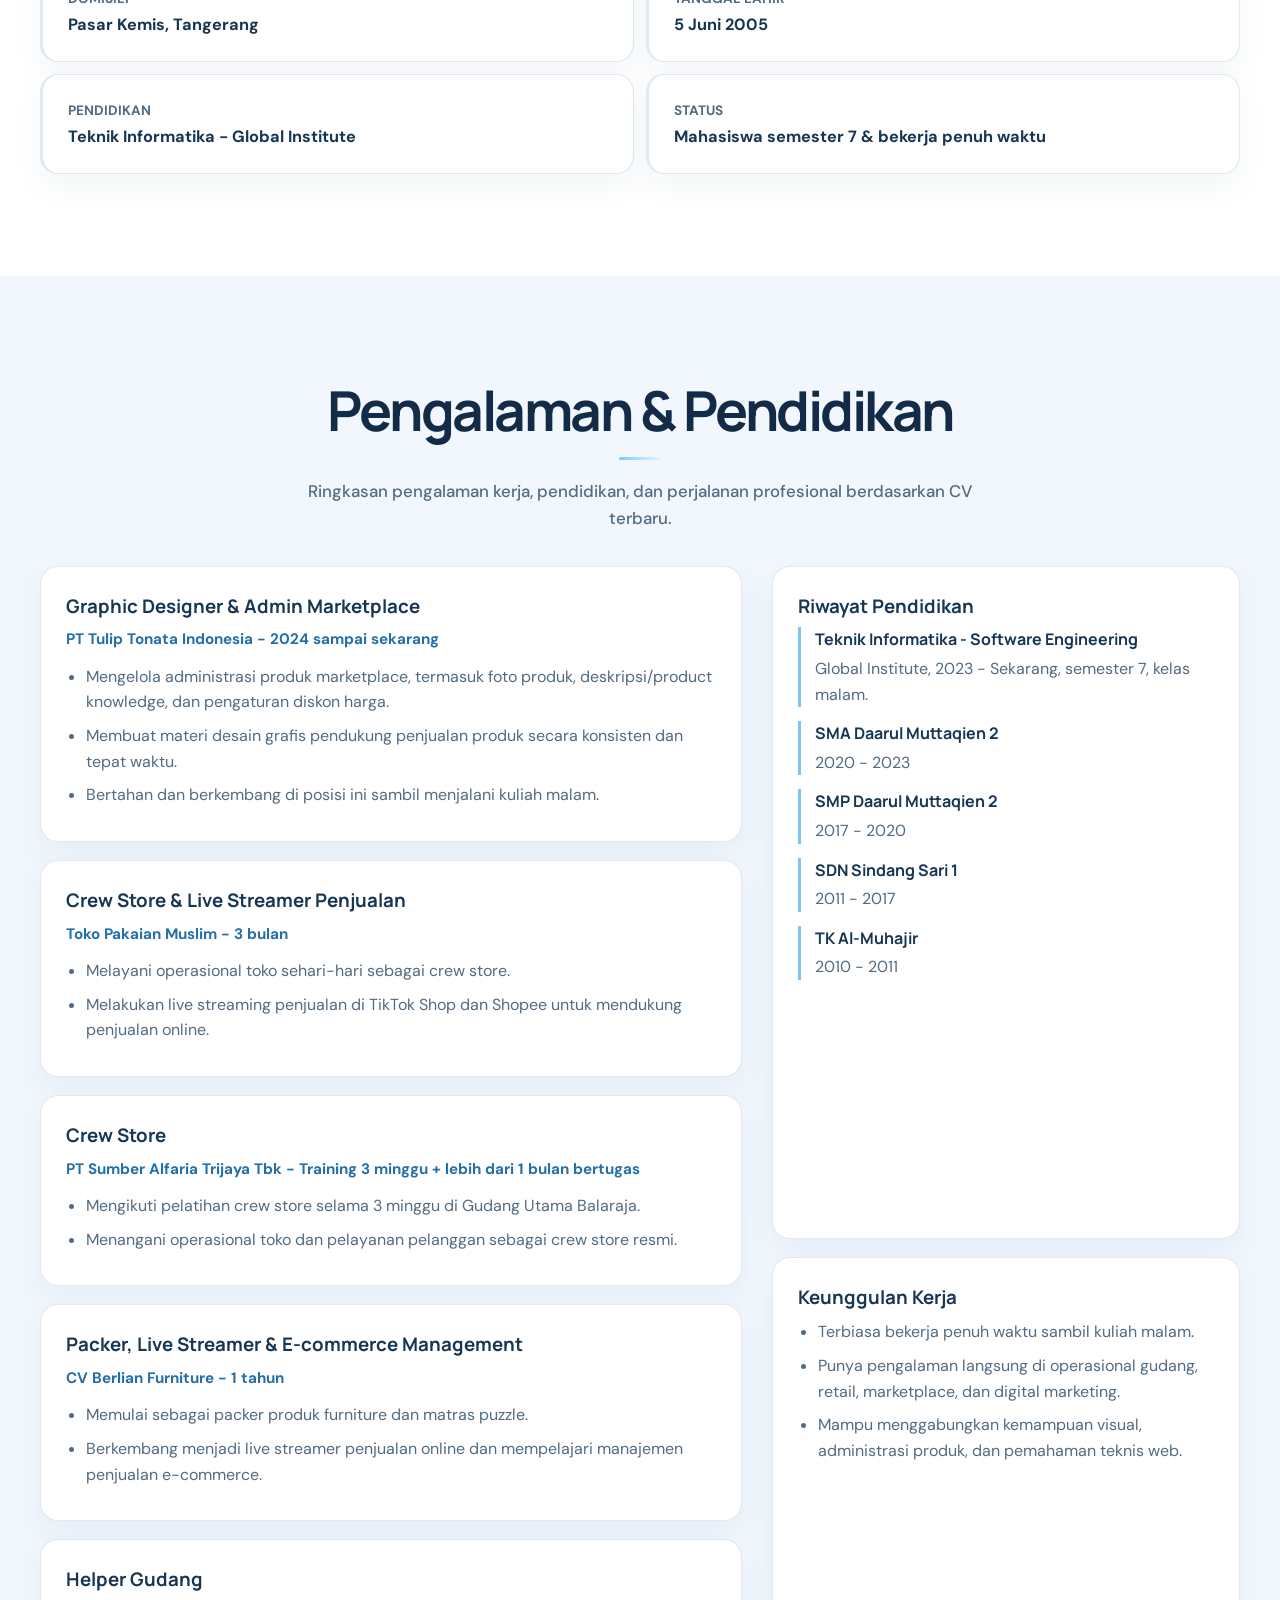
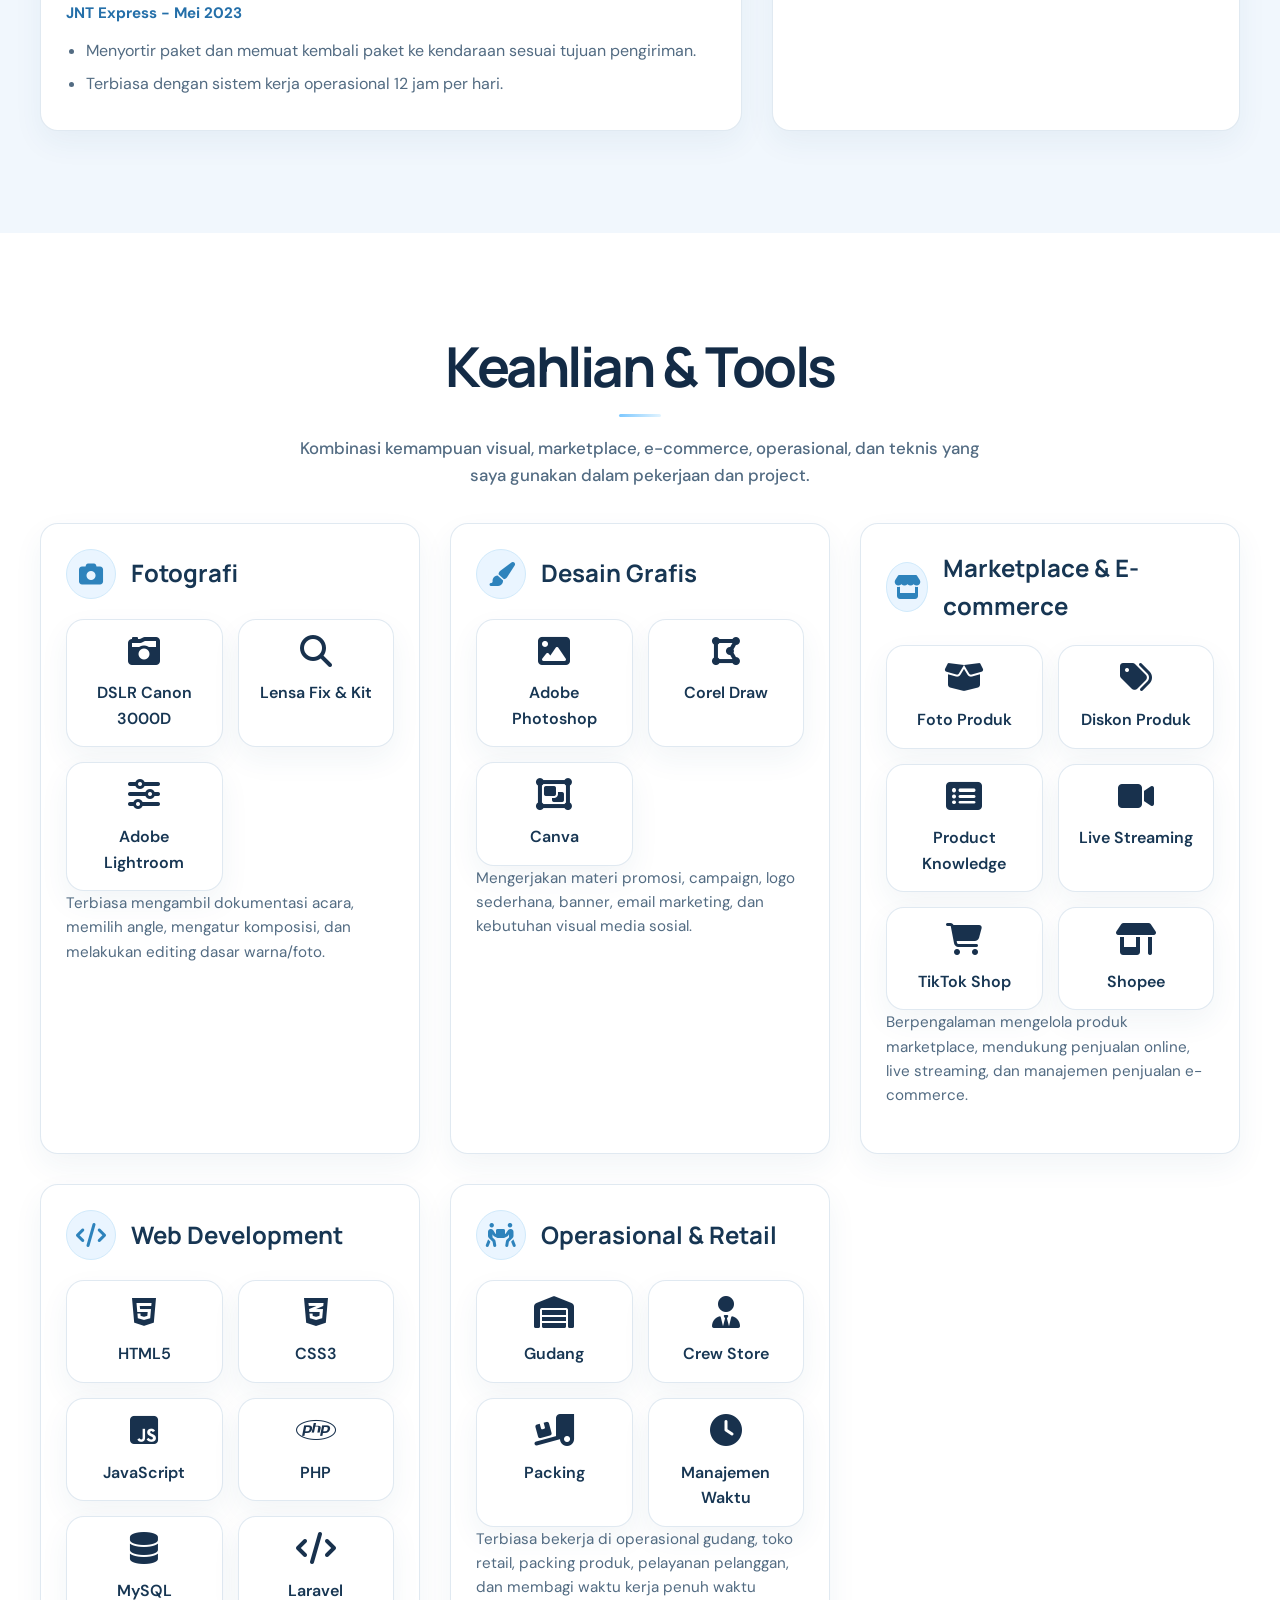
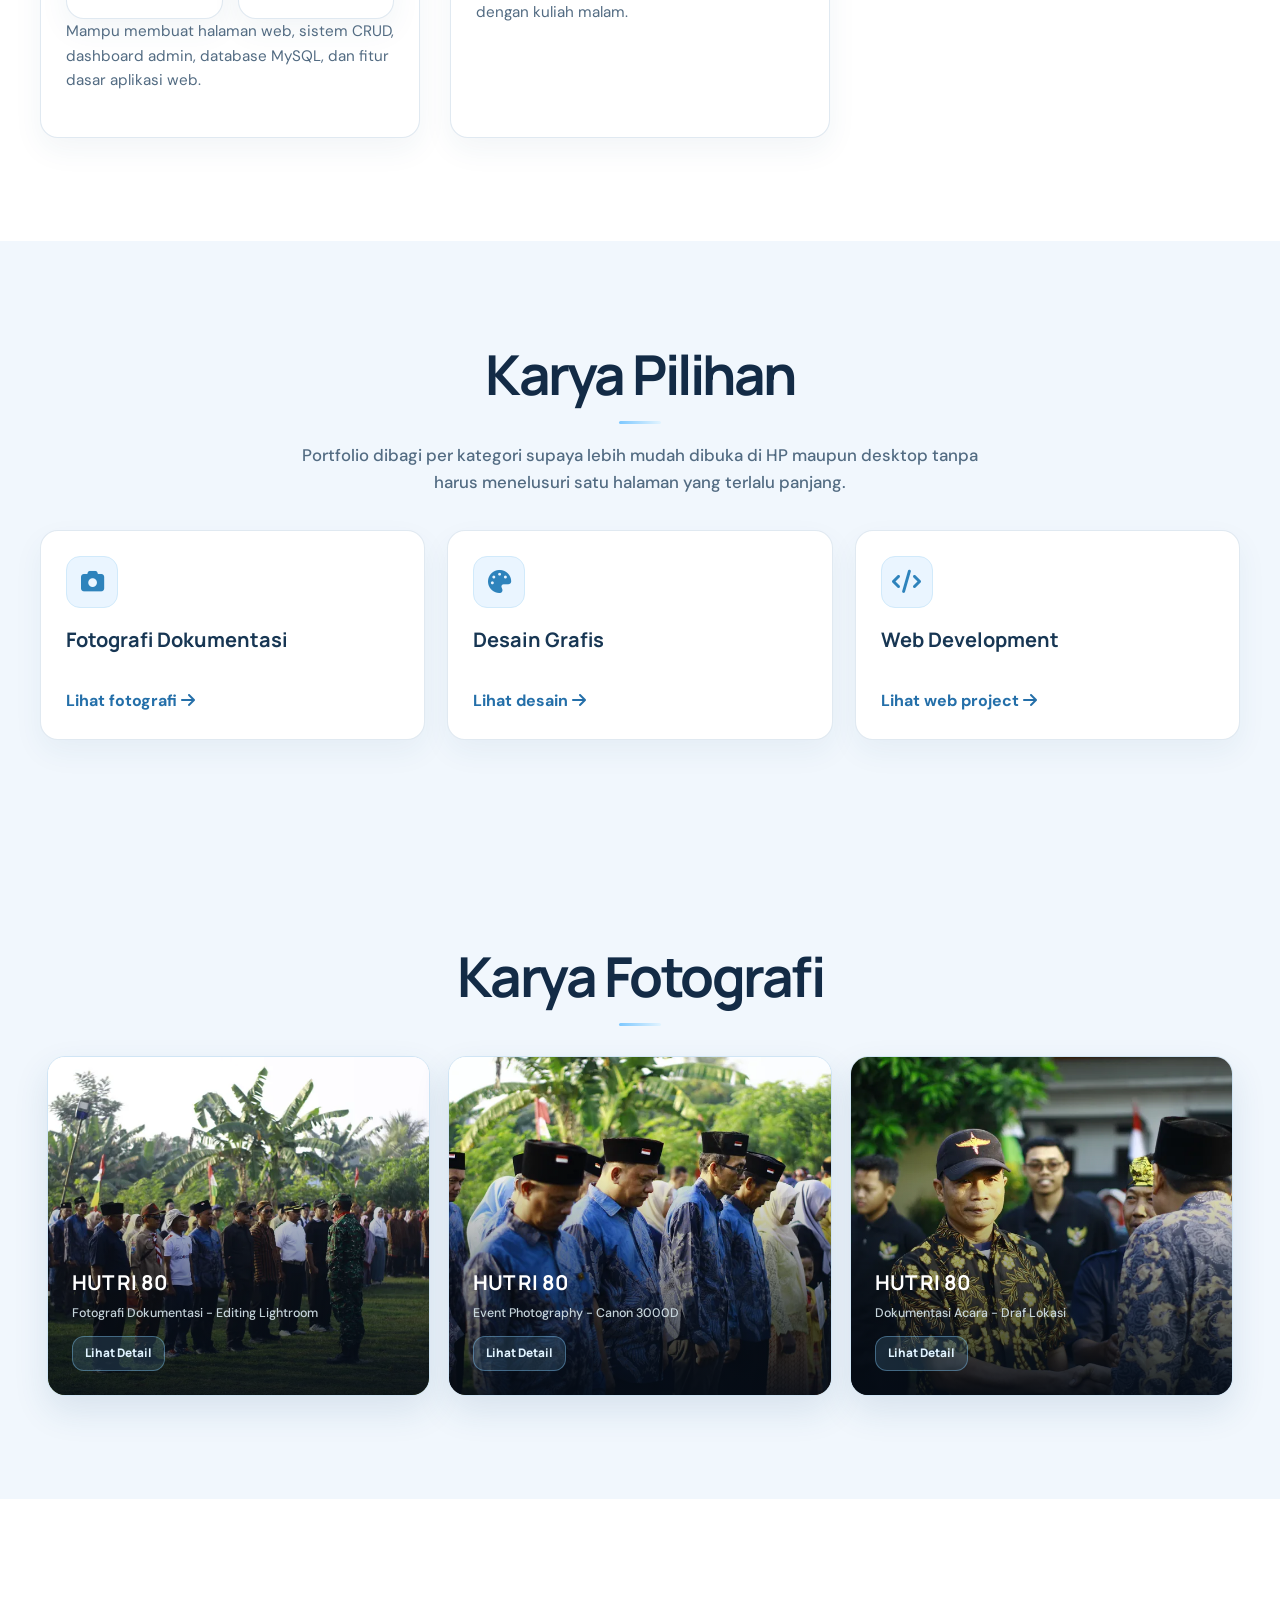
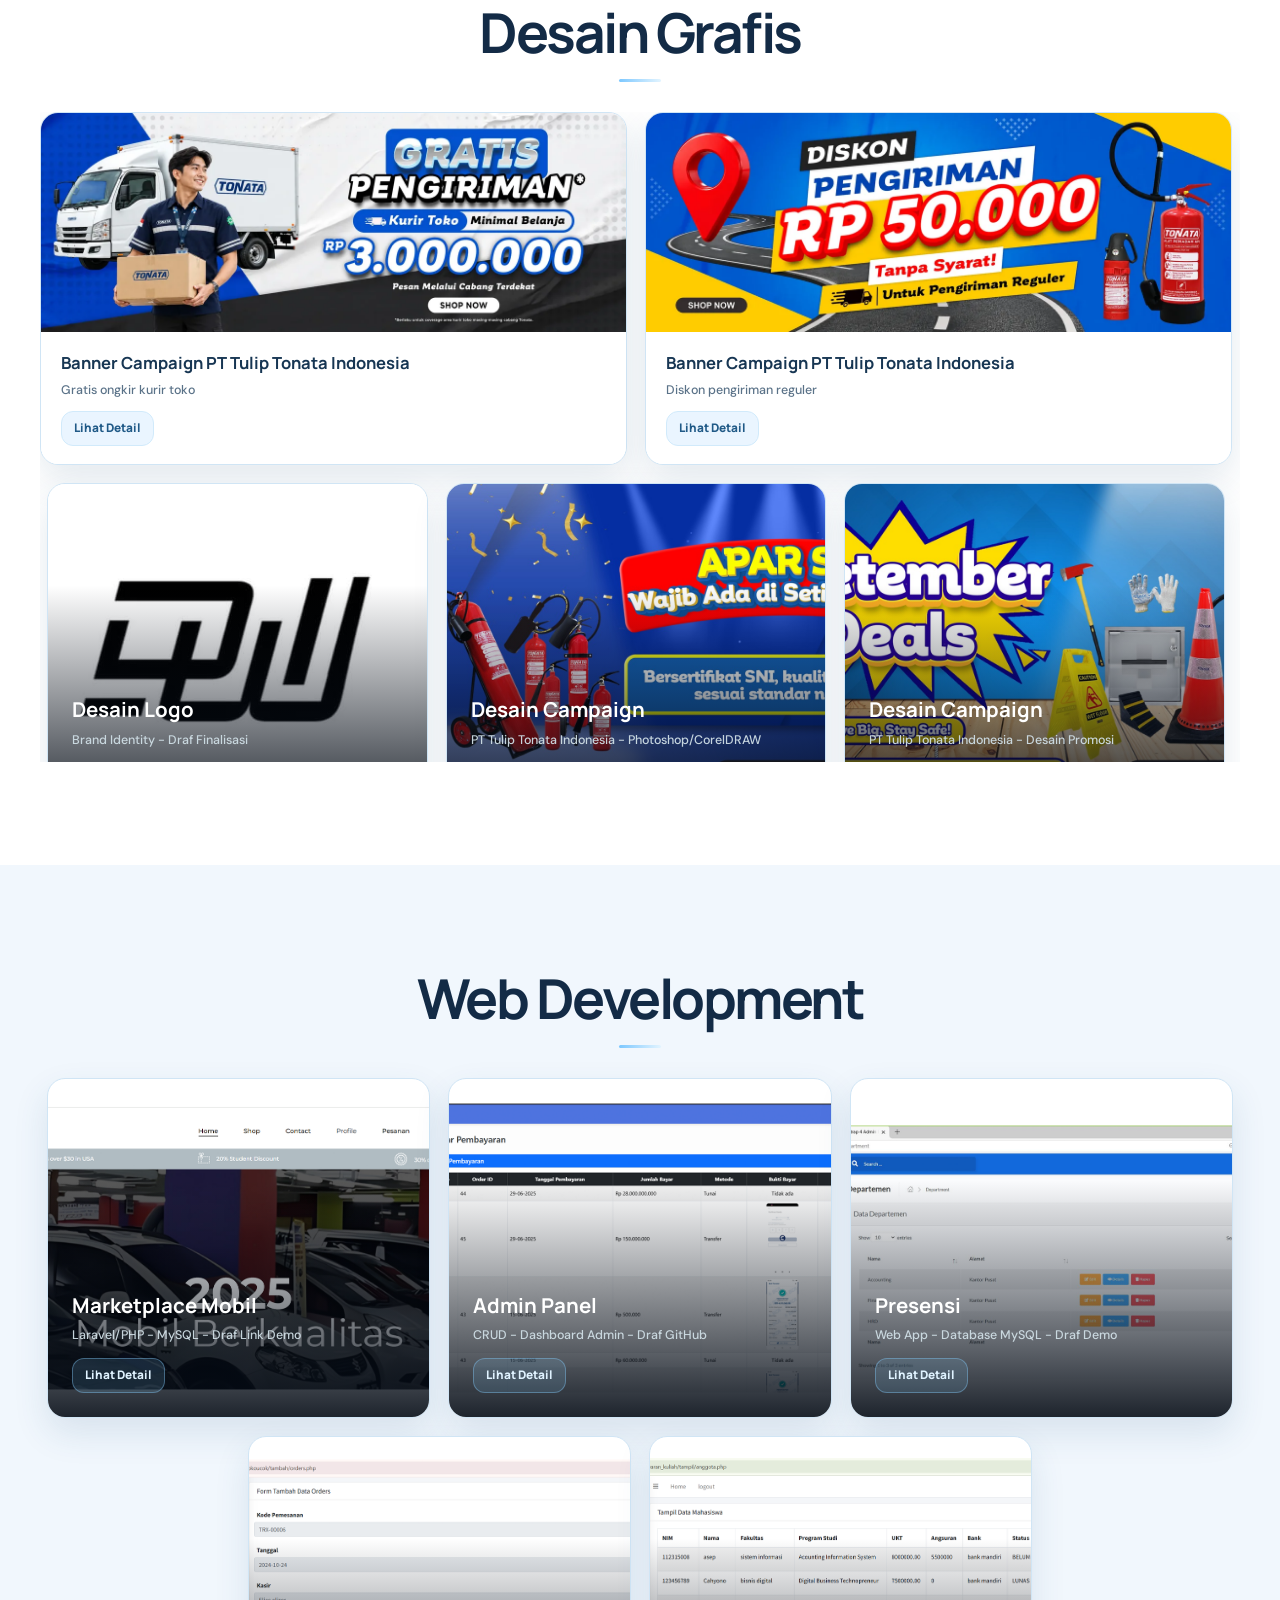
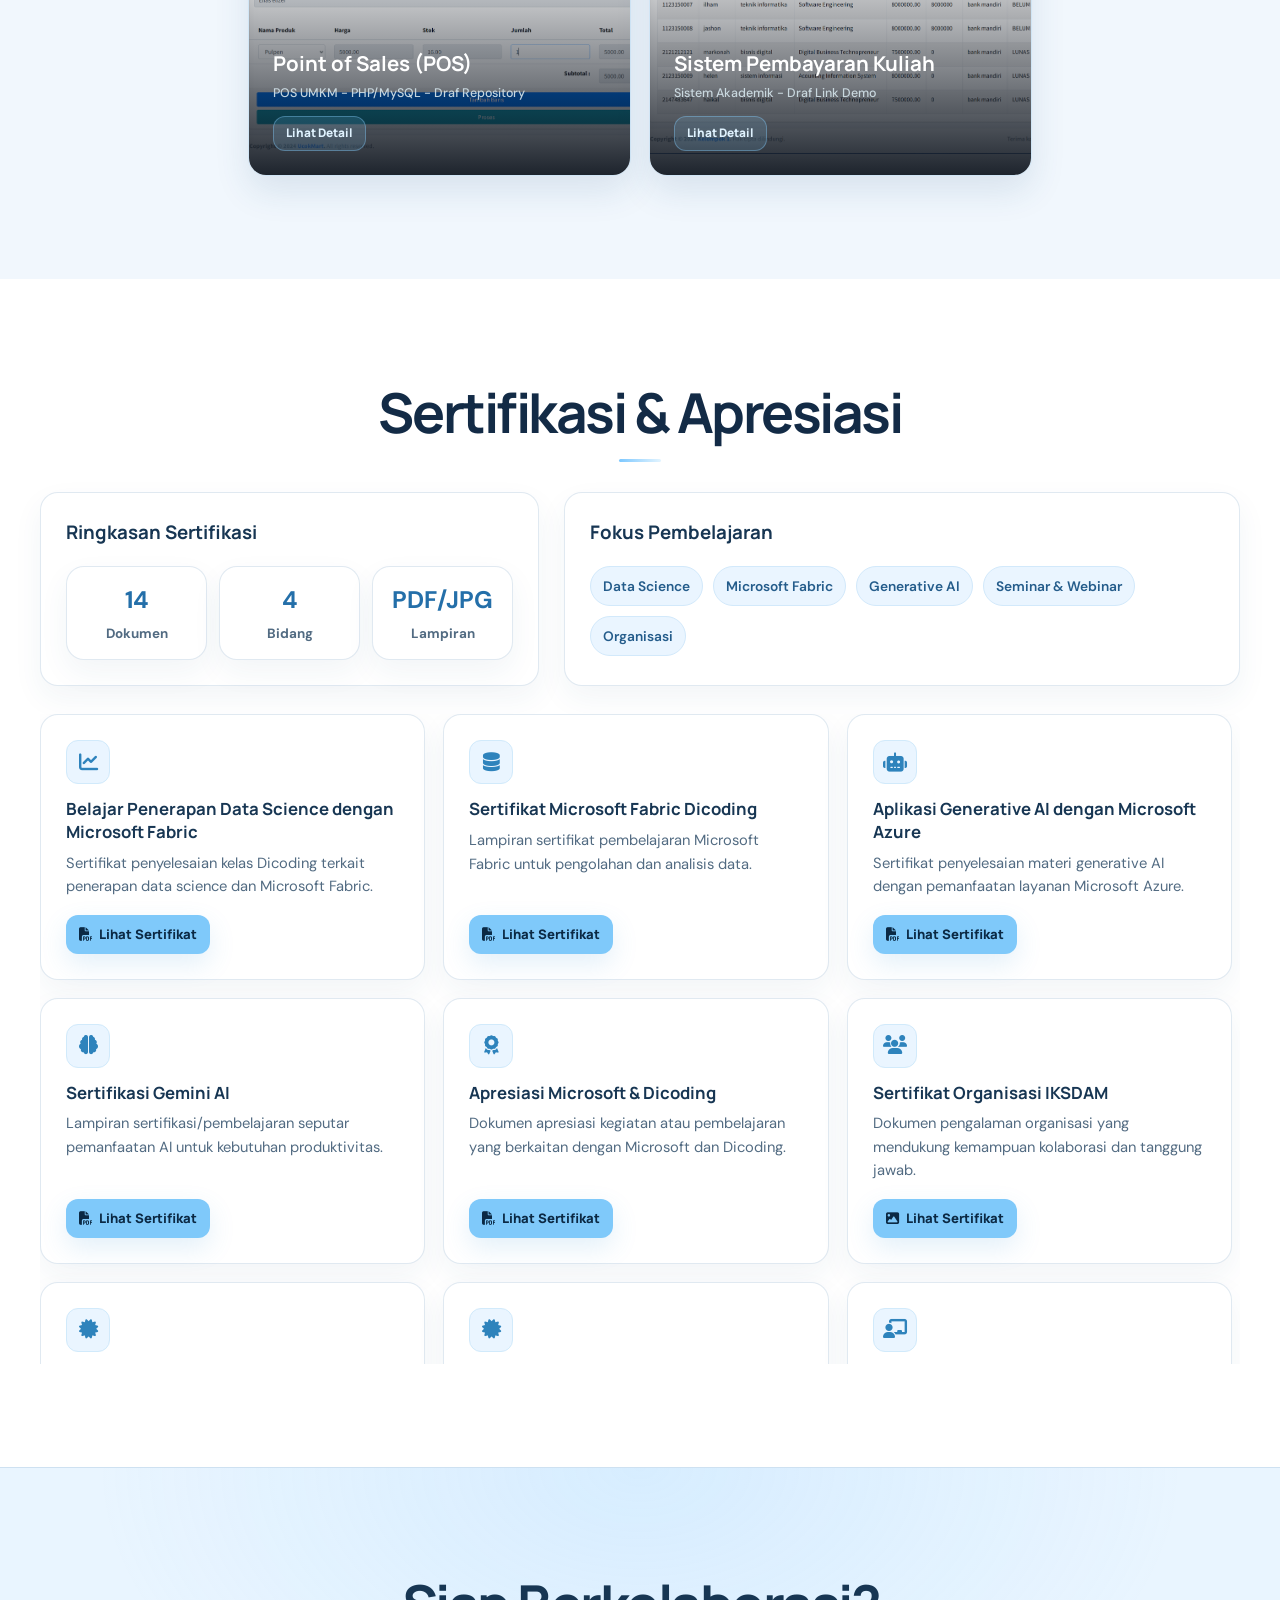
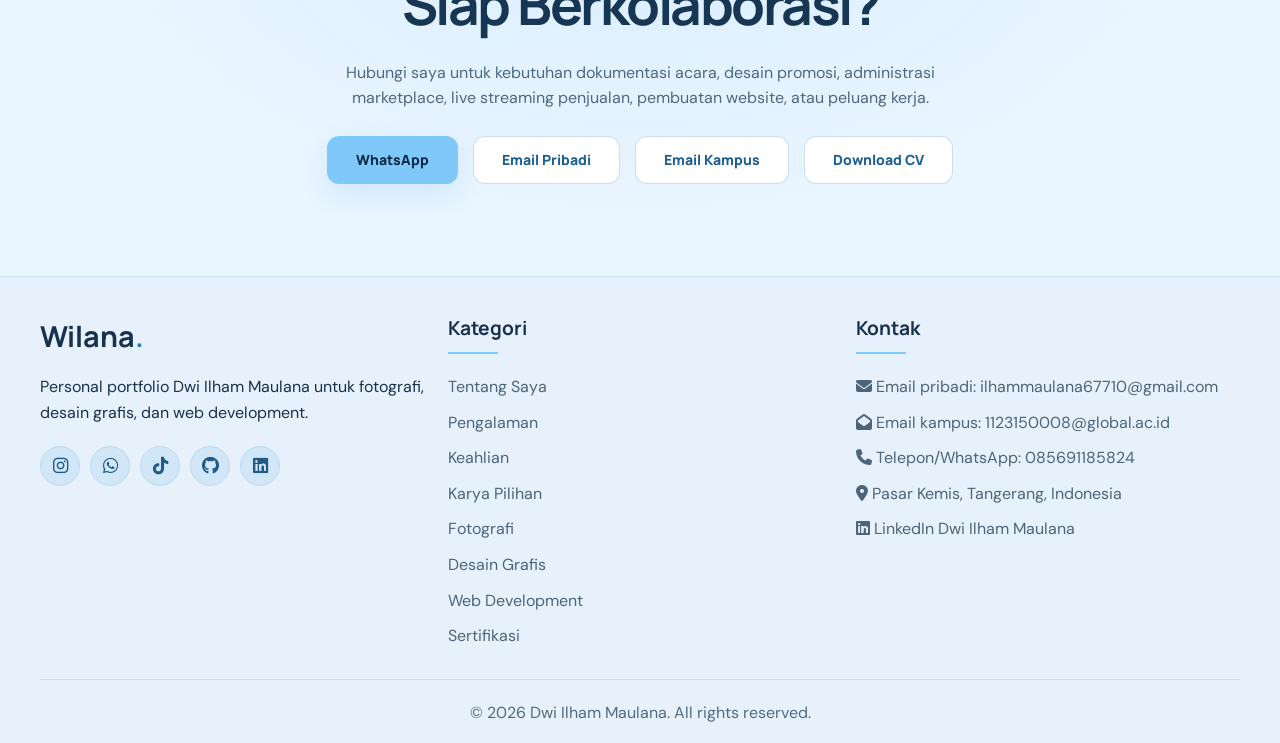
==== commit b2c285eb: "update" ====
--- a/index.html
+++ b/index.html
@@ -2086,7 +2086,7 @@
             <h2 class="section-title">Karya Fotografi</h2>
             <div class="photo-grid">
                 <div class="photo-item glass-card">
-                    <img src="image/image_1.JPG" alt="Dokumentasi HUT RI 80" class="photo-img">
+                    <img src="image/image_1-thumb.webp" alt="Dokumentasi HUT RI 80" class="photo-img" loading="lazy" decoding="async">
                     <div class="photo-overlay">
                         <h3 class="photo-title">HUT RI 80</h3>
                         <p class="project-meta">Fotografi Dokumentasi - Editing Lightroom</p>
@@ -2095,7 +2095,7 @@
                 </div>
 
                 <div class="photo-item glass-card">
-                    <img src="image/image_2.JPG" alt="Dokumentasi kegiatan HUT RI 80" class="photo-img">
+                    <img src="image/image_2-thumb.webp" alt="Dokumentasi kegiatan HUT RI 80" class="photo-img" loading="lazy" decoding="async">
                     <div class="photo-overlay">
                         <h3 class="photo-title">HUT RI 80</h3>
                         <p class="project-meta">Event Photography - Canon 3000D</p>
@@ -2104,7 +2104,7 @@
                 </div>
 
                 <div class="photo-item glass-card">
-                    <img src="image/image_4.JPG" alt="Foto acara HUT RI 80" class="photo-img">
+                    <img src="image/image_4-thumb.webp" alt="Foto acara HUT RI 80" class="photo-img" loading="lazy" decoding="async">
                     <div class="photo-overlay">
                         <h3 class="photo-title">HUT RI 80</h3>
                         <p class="project-meta">Dokumentasi Acara - Draf Lokasi</p>
@@ -2128,8 +2128,26 @@
             <h2 class="section-title">Desain Grafis</h2>
 
             <div class="design-grid">
+                <div class="design-item design-item--banner glass-card">
+                    <img src="image/banner1-thumb.webp" alt="Banner campaign gratis ongkir PT Tulip Tonata Indonesia" class="design-img" loading="lazy" decoding="async">
+                    <div class="design-overlay">
+                        <h3 class="photo-title">Banner Campaign PT Tulip Tonata Indonesia</h3>
+                        <p class="project-meta">Gratis ongkir kurir toko</p>
+                        <a href="#" class="btn view-image" data-img="image/banner1.png">Lihat Detail</a>
+                    </div>
+                </div>
+
+                <div class="design-item design-item--banner glass-card">
+                    <img src="image/banner2-thumb.webp" alt="Banner campaign diskon pengiriman PT Tulip Tonata Indonesia" class="design-img" loading="lazy" decoding="async">
+                    <div class="design-overlay">
+                        <h3 class="photo-title">Banner Campaign PT Tulip Tonata Indonesia</h3>
+                        <p class="project-meta">Diskon pengiriman reguler</p>
+                        <a href="#" class="btn view-image" data-img="image/banner2.png">Lihat Detail</a>
+                    </div>
+                </div>
+
                 <div class="design-item glass-card">
-                    <img src="image/image_15.jpg" alt="Desain logo Wilana" class="design-img">
+                    <img src="image/image_15.jpg" alt="Desain logo Wilana" class="design-img" loading="lazy" decoding="async">
                     <div class="design-overlay">
                         <h3 class="photo-title">Desain Logo</h3>
                         <p class="project-meta">Brand Identity - Draf Finalisasi</p>
@@ -2138,7 +2156,7 @@
                 </div>
 
                 <div class="design-item glass-card">
-                    <img src="image/image_6.jpg" alt="Desain campaign promosi" class="design-img">
+                    <img src="image/image_6.jpg" alt="Desain campaign promosi" class="design-img" loading="lazy" decoding="async">
                     <div class="design-overlay">
                         <h3 class="photo-title">Desain Campaign</h3>
                         <p class="project-meta">PT Tulip Tonata Indonesia - Photoshop/CorelDRAW</p>
@@ -2147,7 +2165,7 @@
                 </div>
 
                 <div class="design-item glass-card">
-                    <img src="image/image_7.jpg" alt="Desain campaign brand" class="design-img">
+                    <img src="image/image_7.jpg" alt="Desain campaign brand" class="design-img" loading="lazy" decoding="async">
                     <div class="design-overlay">
                         <h3 class="photo-title">Desain Campaign</h3>
                         <p class="project-meta">PT Tulip Tonata Indonesia - Desain Promosi</p>
@@ -2156,7 +2174,7 @@
                 </div>
 
                 <div class="design-item glass-card">
-                    <img src="image/image_8.jpg" alt="Desain ucapan perusahaan" class="design-img">
+                    <img src="image/image_8.jpg" alt="Desain ucapan perusahaan" class="design-img" loading="lazy" decoding="async">
                     <div class="design-overlay">
                         <h3 class="photo-title">Desain Ucapan</h3>
                         <p class="project-meta">Social Media Design - Draf Platform</p>
@@ -2165,7 +2183,7 @@
                 </div>
 
                 <div class="design-item glass-card">
-                    <img src="image/image_9.jpg" alt="Desain promo gratis ongkir" class="design-img">
+                    <img src="image/image_9.jpg" alt="Desain promo gratis ongkir" class="design-img" loading="lazy" decoding="async">
                     <div class="design-overlay">
                         <h3 class="photo-title">Desain Gratis Ongkir</h3>
                         <p class="project-meta">Promo Design - PT Tulip Tonata Indonesia</p>
@@ -2174,7 +2192,7 @@
                 </div>
 
                 <div class="design-item glass-card">
-                    <img src="image/image_10.jpg" alt="Desain highlight Instagram" class="design-img">
+                    <img src="image/image_10.jpg" alt="Desain highlight Instagram" class="design-img" loading="lazy" decoding="async">
                     <div class="design-overlay">
                         <h3 class="photo-title">Desain Highlight</h3>
                         <p class="project-meta">Instagram Highlight - Draf Instagram</p>
@@ -2183,7 +2201,7 @@
                 </div>
 
                 <div class="design-item glass-card">
-                    <img src="image/image_11.jpg" alt="Desain email marketing" class="design-img">
+                    <img src="image/image_11.jpg" alt="Desain email marketing" class="design-img" loading="lazy" decoding="async">
                     <div class="design-overlay">
                         <h3 class="photo-title">Desain Email Marketing</h3>
                         <p class="project-meta">Email Marketing - Layout Promosi</p>
@@ -2192,7 +2210,7 @@
                 </div>
 
                 <div class="design-item glass-card">
-                    <img src="image/image_12.jpg" alt="Desain spanduk promosi" class="design-img">
+                    <img src="image/image_12.jpg" alt="Desain spanduk promosi" class="design-img" loading="lazy" decoding="async">
                     <div class="design-overlay">
                         <h3 class="photo-title">Desain Spanduk</h3>
                         <p class="project-meta">Banner Design - Draf Ukuran Cetak</p>
@@ -2210,7 +2228,7 @@
 
             <div class="dev-grid">
                 <div class="dev-item glass-card">
-                    <img src="image/image_20.png" alt="Marketplace mobil" class="dev-img">
+                    <img src="image/image_20.png" alt="Marketplace mobil" class="dev-img" loading="lazy" decoding="async">
                     <div class="dev-overlay">
                         <h3 class="photo-title">Marketplace Mobil</h3>
                         <p class="project-meta">Laravel/PHP - MySQL - Draf Link Demo</p>
@@ -2219,7 +2237,7 @@
                 </div>
 
                 <div class="dev-item glass-card">
-                    <img src="image/image_21.png" alt="Admin panel pembayaran" class="dev-img">
+                    <img src="image/image_21.png" alt="Admin panel pembayaran" class="dev-img" loading="lazy" decoding="async">
                     <div class="dev-overlay">
                         <h3 class="photo-title">Admin Panel</h3>
                         <p class="project-meta">CRUD - Dashboard Admin - Draf GitHub</p>
@@ -2228,7 +2246,7 @@
                 </div>
 
                 <div class="dev-item glass-card">
-                    <img src="image/image_22.png" alt="Aplikasi presensi" class="dev-img">
+                    <img src="image/image_22.png" alt="Aplikasi presensi" class="dev-img" loading="lazy" decoding="async">
                     <div class="dev-overlay">
                         <h3 class="photo-title">Presensi</h3>
                         <p class="project-meta">Web App - Database MySQL - Draf Demo</p>
@@ -2237,7 +2255,7 @@
                 </div>
 
                 <div class="dev-item glass-card">
-                    <img src="image/image_23.png" alt="Point of sales UMKM" class="dev-img">
+                    <img src="image/image_23.png" alt="Point of sales UMKM" class="dev-img" loading="lazy" decoding="async">
                     <div class="dev-overlay">
                         <h3 class="photo-title">Point of Sales (POS)</h3>
                         <p class="project-meta">POS UMKM - PHP/MySQL - Draf Repository</p>
@@ -2246,7 +2264,7 @@
                 </div>
 
                 <div class="dev-item glass-card">
-                    <img src="image/image_24.png" alt="Sistem pembayaran kuliah" class="dev-img">
+                    <img src="image/image_24.png" alt="Sistem pembayaran kuliah" class="dev-img" loading="lazy" decoding="async">
                     <div class="dev-overlay">
                         <h3 class="photo-title">Sistem Pembayaran Kuliah</h3>
                         <p class="project-meta">Sistem Akademik - Draf Link Demo</p>
--- a/professional.css
+++ b/professional.css
@@ -240,3 +240,31 @@
   .nav-menu { background: rgba(250,253,255,.98); box-shadow: -25px 0 60px rgba(41,85,125,.16); }
   .nav-link { color: #254765; }
 }
+
+/* Keep scrolling and hover effects inexpensive on GitHub Pages and mobile devices. */
+:root { --transition: transform .22s ease, background-color .22s ease, border-color .22s ease, color .22s ease, opacity .22s ease; }
+header { background: rgba(255,255,255,.97); backdrop-filter: none; -webkit-backdrop-filter: none; }
+.nav-menu { backdrop-filter: none; -webkit-backdrop-filter: none; }
+.hero-image { transform: none; transition: none; }
+.hero-image::before, .hero-image::after { filter: none; }
+.portrait-glow { background: radial-gradient(circle at 50% 40%, rgba(128,209,255,.28), transparent 55%); filter: blur(14px); transition: none; }
+.portrait-frame::before { background: linear-gradient(180deg, rgba(255,255,255,.14), transparent 55%); mix-blend-mode: normal; }
+.hero-img { filter: none; transition: transform .25s ease; }
+.hero-image:hover .hero-img { transform: scale(1.025); filter: none; }
+.photo-item, .design-item, .dev-item { transform: none; transition: transform .22s ease, border-color .22s ease; }
+.photo-item::after, .design-item::after, .dev-item::after { display: none; }
+.photo-item:hover, .design-item:hover, .dev-item:hover { transform: translateY(-3px); box-shadow: 0 15px 35px rgba(31,79,122,.12); }
+.photo-img, .design-img, .dev-img { transition: transform .25s ease; }
+.photo-item:hover .photo-img, .design-item:hover .design-img, .dev-item:hover .dev-img { transform: scale(1.025); filter: none; }
+.lightbox { backdrop-filter: none; -webkit-backdrop-filter: none; }
+
+.design-item--banner { flex: 1 1 calc((100% - 18px) / 2); height: auto; min-width: 0; display: flex; flex-direction: column; }
+.design-item--banner .design-img { width: 100%; height: auto; aspect-ratio: 3000 / 1124; object-fit: cover; }
+.design-item--banner .design-overlay { position: static; width: auto; height: auto; min-height: 112px; opacity: 1; background: #fff; color: #173653; padding: 18px 20px; align-items: flex-start; text-align: left; }
+.design-item--banner .photo-title { font-size: 1.04rem; margin-bottom: 4px; }
+.design-item--banner .project-meta { color: #526b82; margin-bottom: 10px; }
+.design-item--banner .design-overlay .btn { color: #205a87; background: #eaf5ff; border-color: #d1eafb; }
+.design-item--banner .design-overlay .btn:hover { background: #d1eafb; color: #173653; }
+@media (max-width: 768px) {
+  .design-item--banner { flex-basis: 100%; }
+}
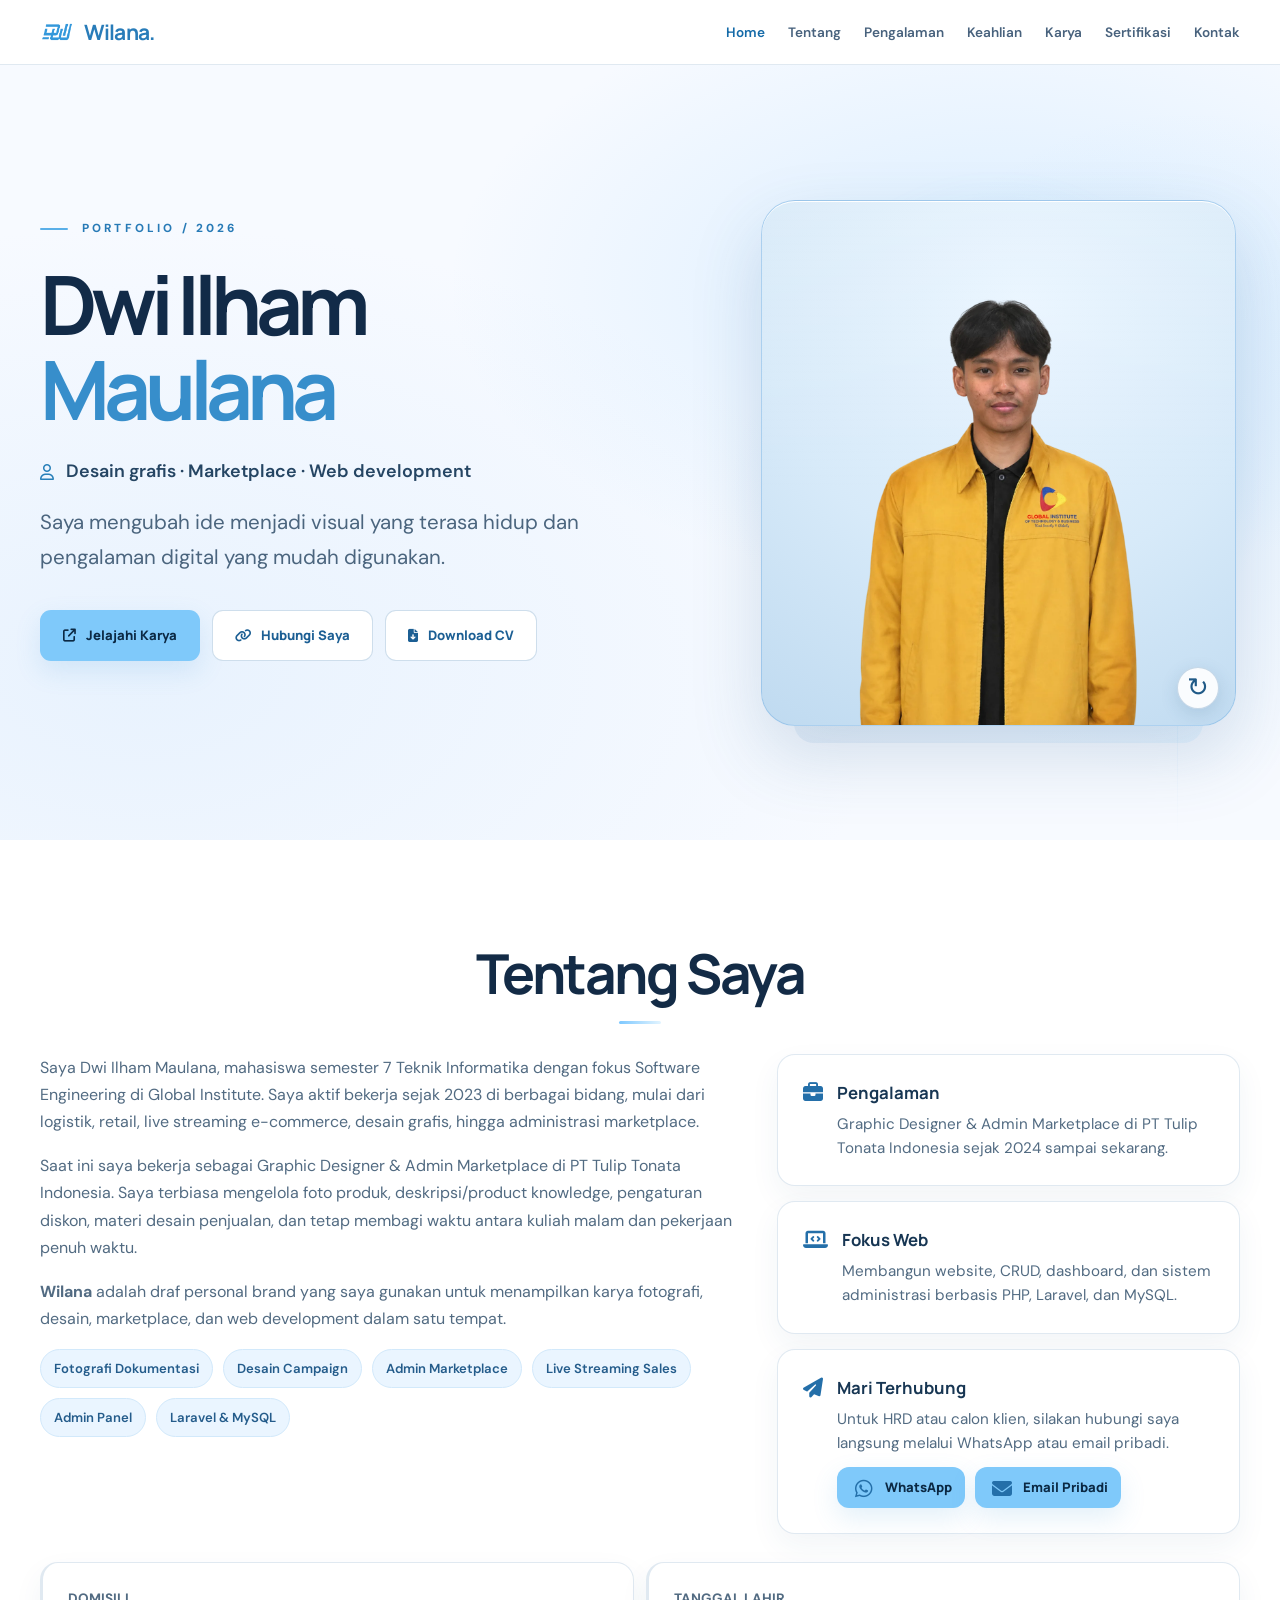
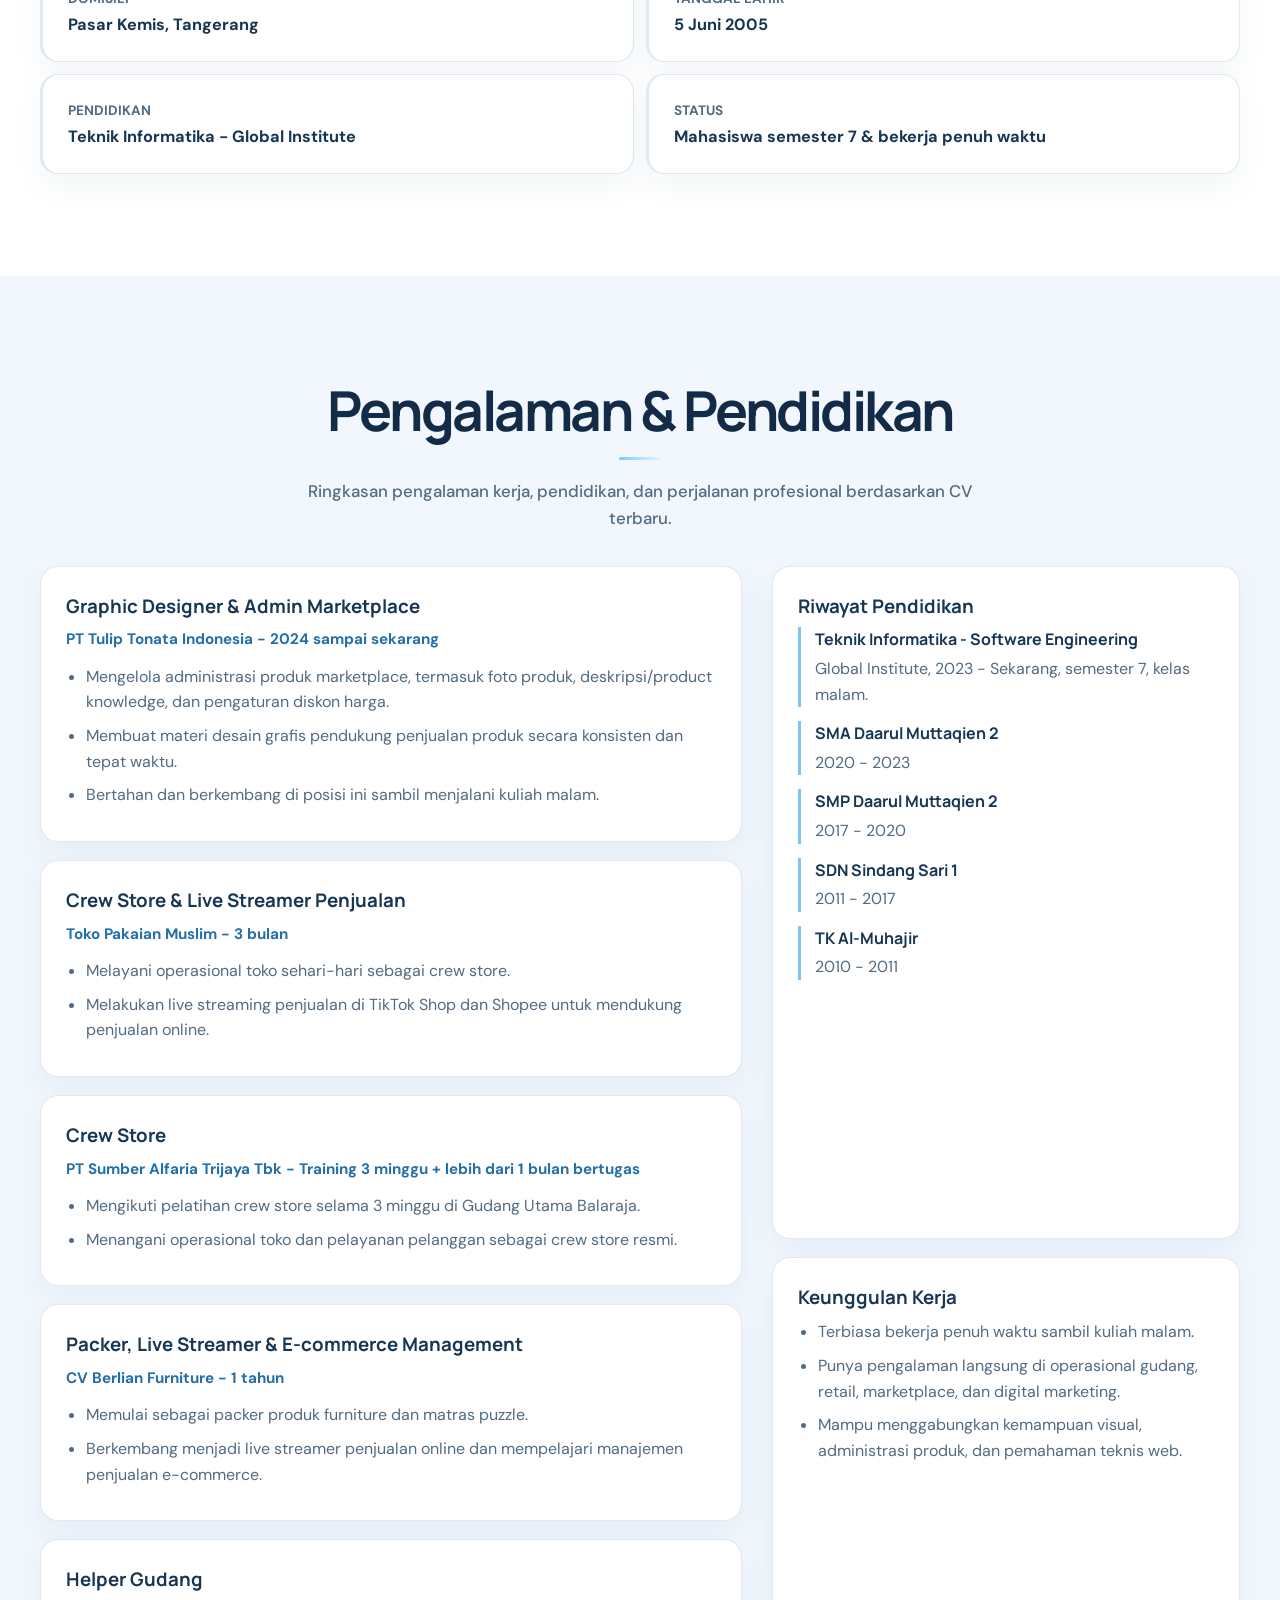
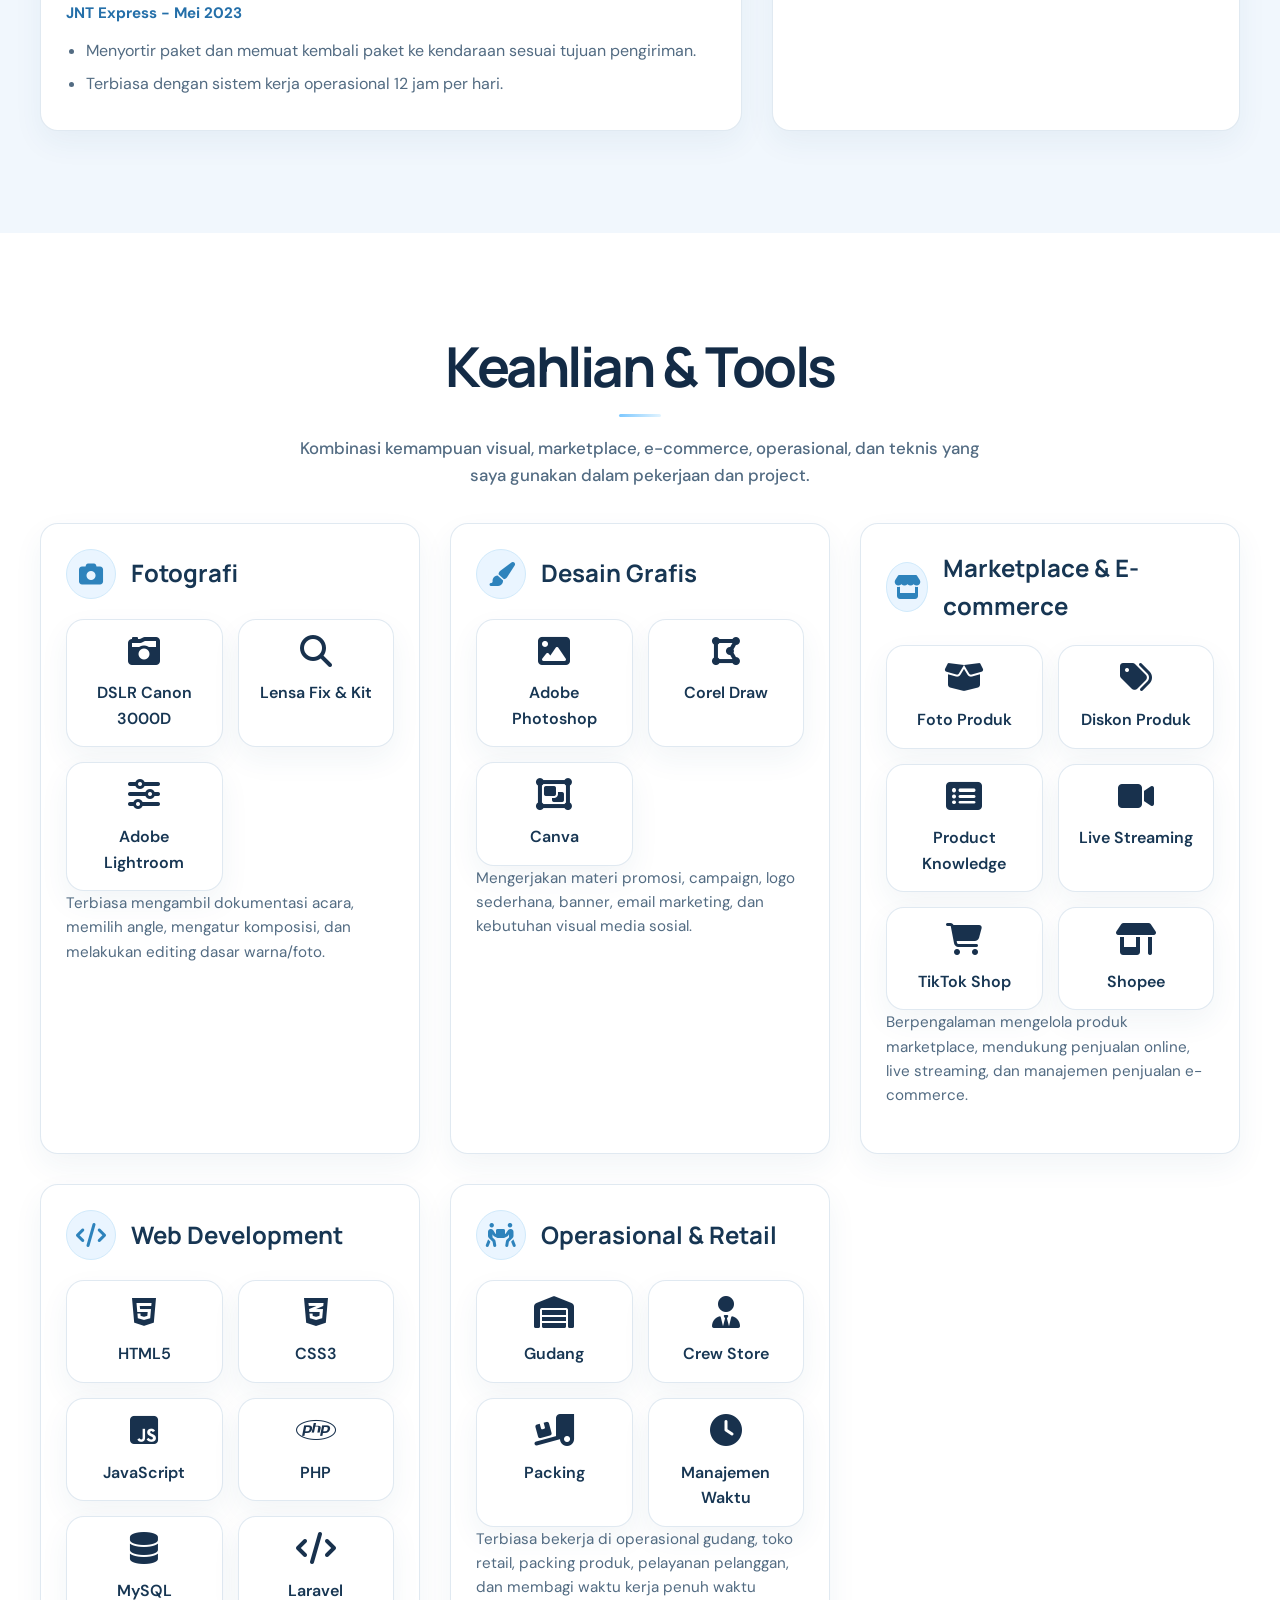
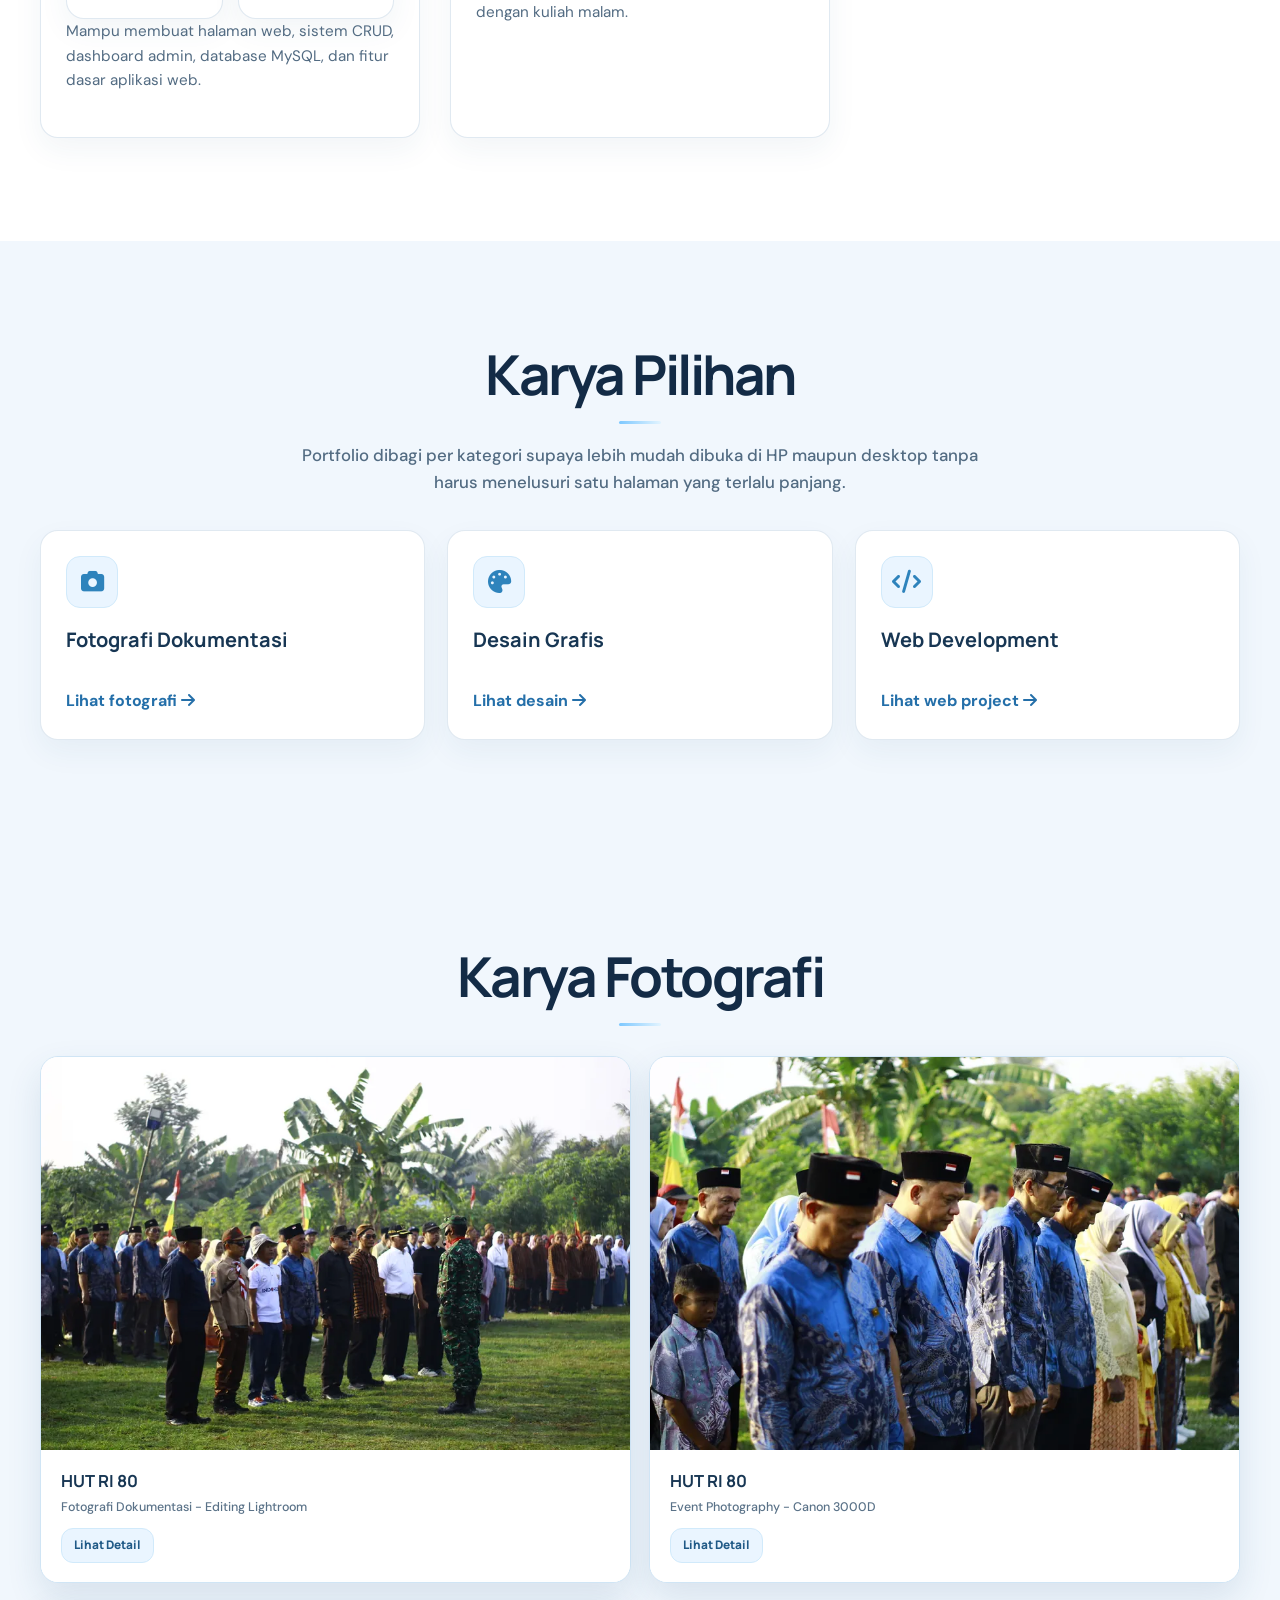
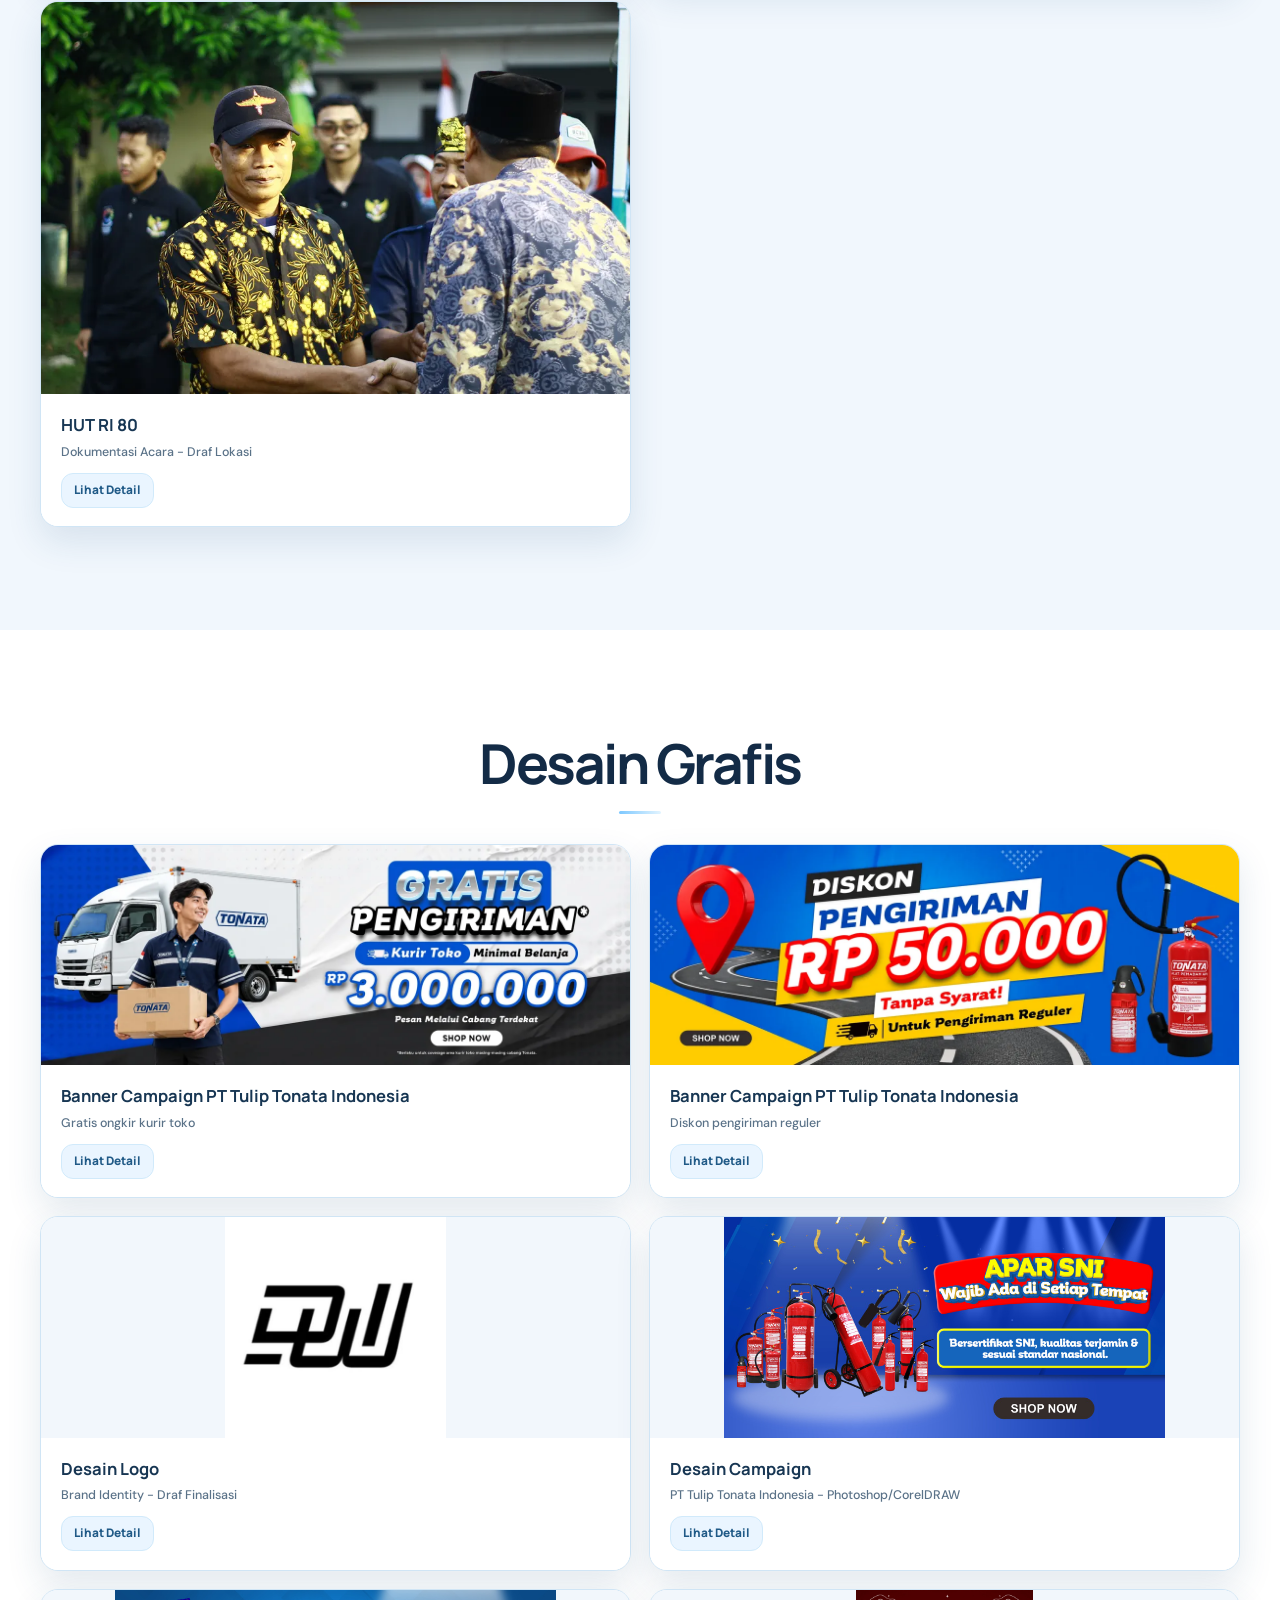
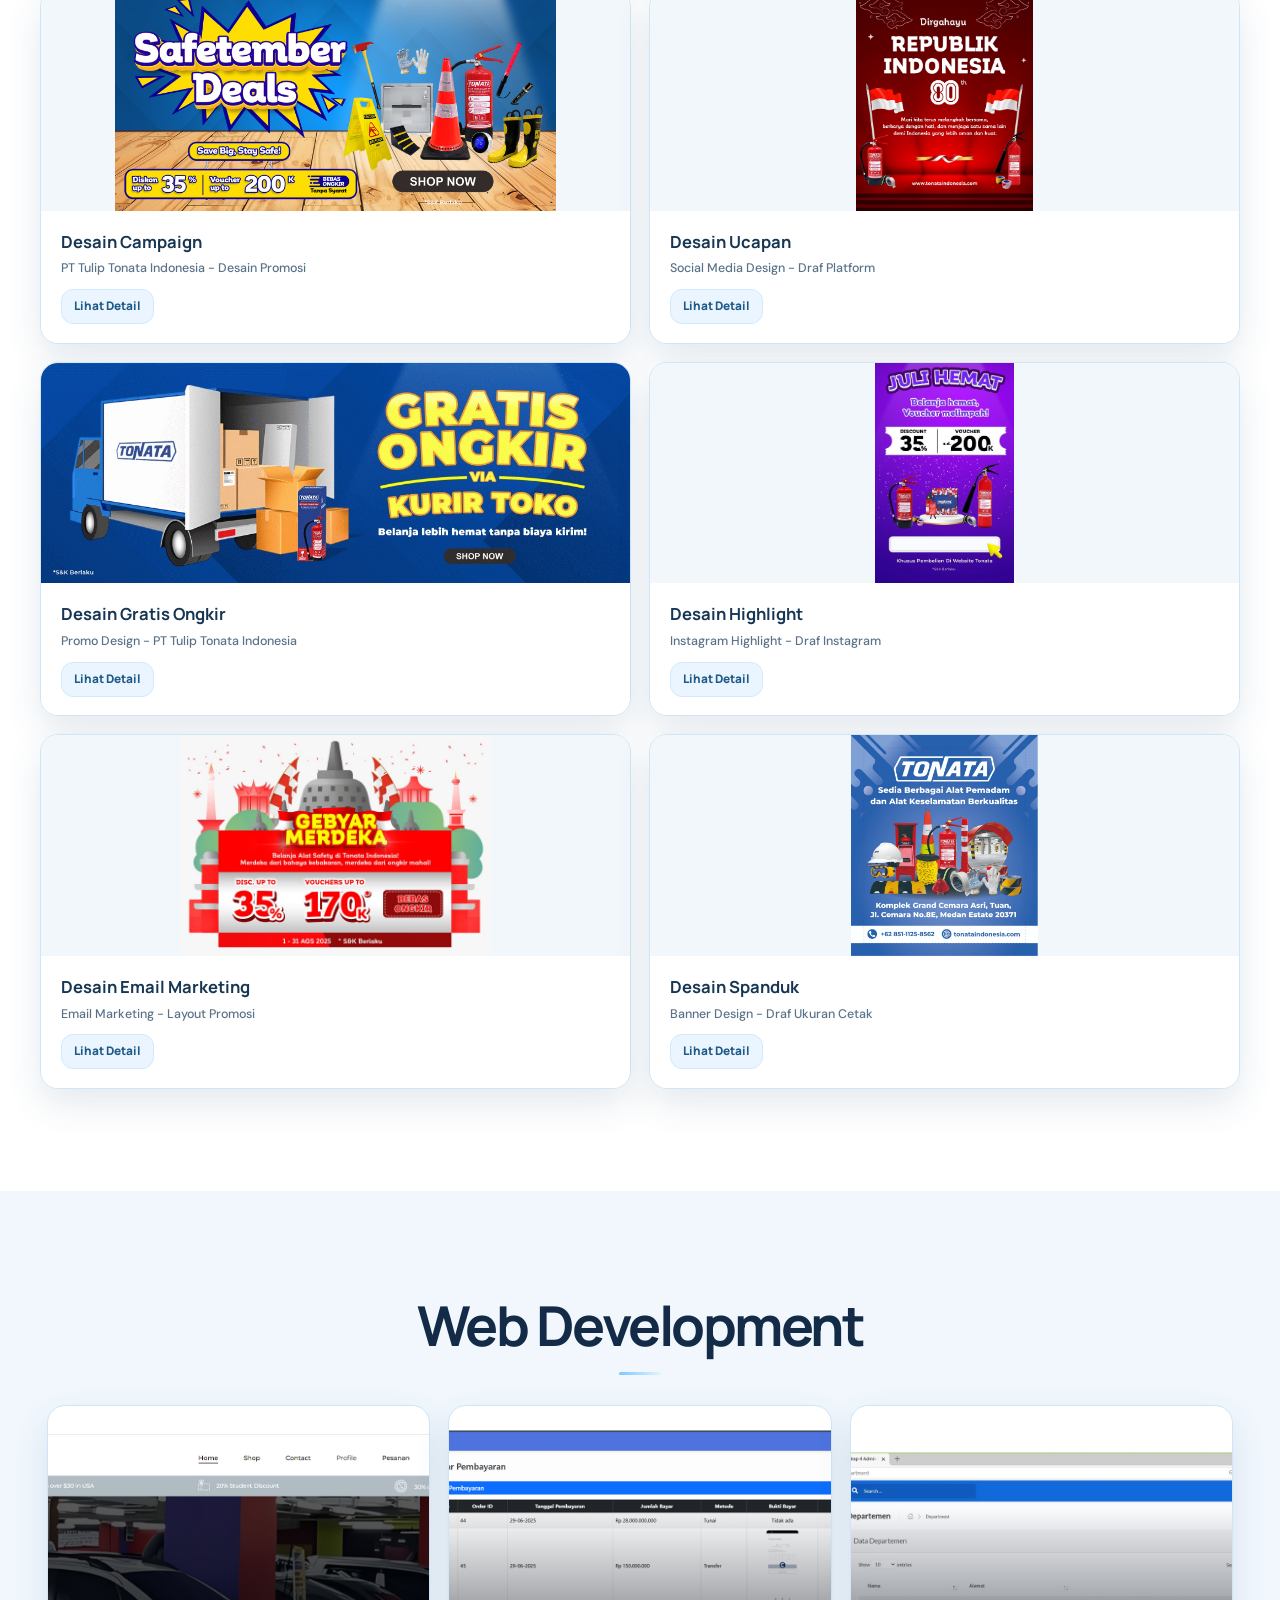
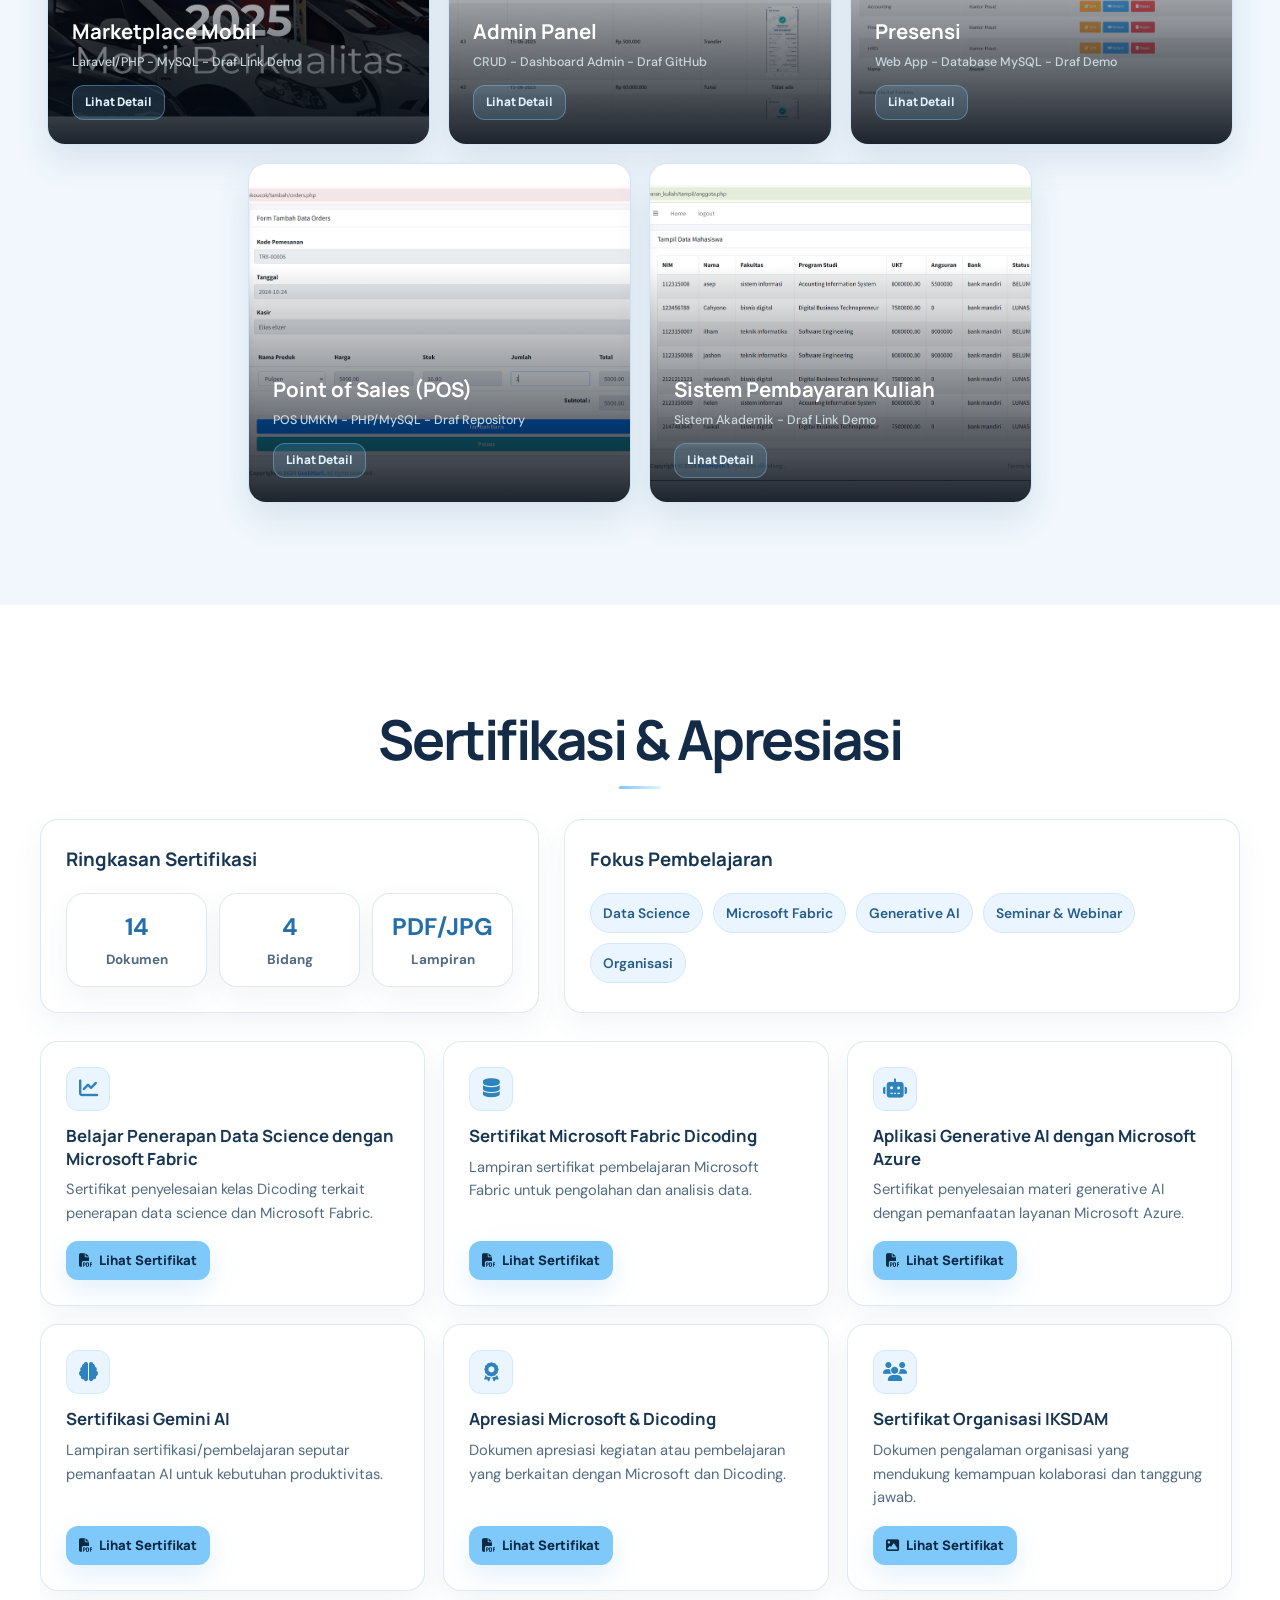
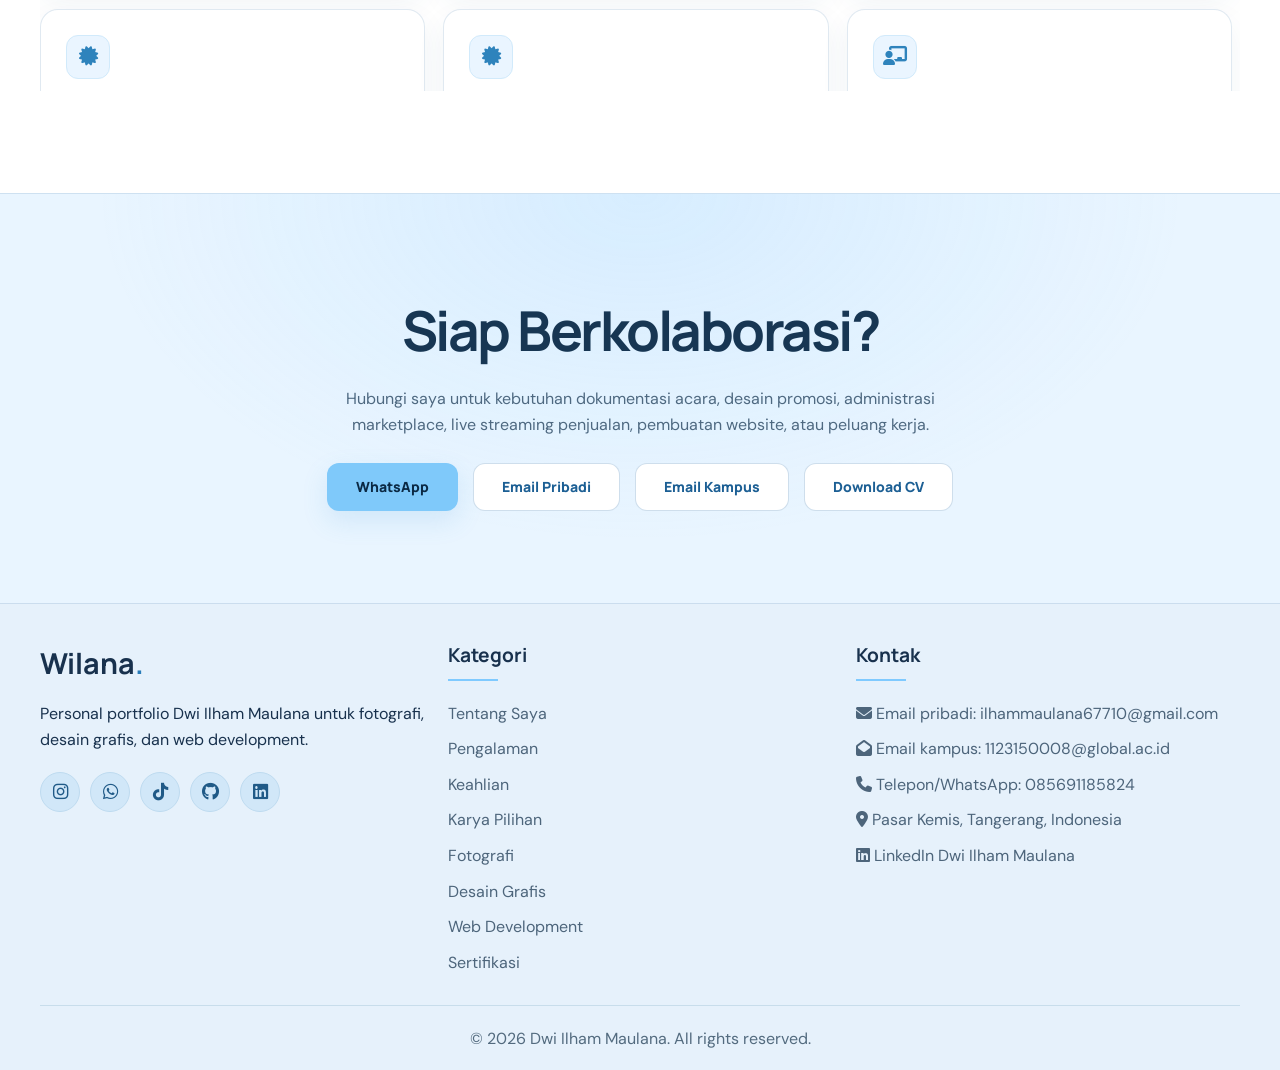
==== commit 9190528b: "tes" ====
--- a/index.html
+++ b/index.html
@@ -1708,7 +1708,9 @@
             <div class="hero-image">
                 <div class="portrait-glow" aria-hidden="true"></div>
                 <div class="portrait-frame">
-                    <img src="ilham.png" alt="Potret Dwi Ilham Maulana" class="hero-img" fetchpriority="high">
+                    <img src="ilham-hero.webp" alt="Dwi Ilham Maulana mengenakan jaket kuning" class="hero-img is-active" fetchpriority="high" decoding="async" width="1022" height="1538">
+                    <img src="ilham2-hero.webp" alt="Dwi Ilham Maulana mengenakan seragam kerja" class="hero-img" aria-hidden="true" decoding="async" width="1024" height="1367">
+                    <button class="portrait-switch" type="button" aria-label="Ganti foto profil"><span aria-hidden="true">&#8635;</span></button>
                 </div>
             </div>
 
@@ -2128,7 +2130,7 @@
             <h2 class="section-title">Desain Grafis</h2>
 
             <div class="design-grid">
-                <div class="design-item design-item--banner glass-card">
+                <div class="design-item glass-card">
                     <img src="image/banner1-thumb.webp" alt="Banner campaign gratis ongkir PT Tulip Tonata Indonesia" class="design-img" loading="lazy" decoding="async">
                     <div class="design-overlay">
                         <h3 class="photo-title">Banner Campaign PT Tulip Tonata Indonesia</h3>
@@ -2137,7 +2139,7 @@
                     </div>
                 </div>
 
-                <div class="design-item design-item--banner glass-card">
+                <div class="design-item glass-card">
                     <img src="image/banner2-thumb.webp" alt="Banner campaign diskon pengiriman PT Tulip Tonata Indonesia" class="design-img" loading="lazy" decoding="async">
                     <div class="design-overlay">
                         <h3 class="photo-title">Banner Campaign PT Tulip Tonata Indonesia</h3>
--- a/professional.css
+++ b/professional.css
@@ -249,8 +249,26 @@
 .hero-image::before, .hero-image::after { filter: none; }
 .portrait-glow { background: radial-gradient(circle at 50% 40%, rgba(128,209,255,.28), transparent 55%); filter: blur(14px); transition: none; }
 .portrait-frame::before { background: linear-gradient(180deg, rgba(255,255,255,.14), transparent 55%); mix-blend-mode: normal; }
-.hero-img { filter: none; transition: transform .25s ease; }
-.hero-image:hover .hero-img { transform: scale(1.025); filter: none; }
+.hero-img { filter: none; transition: none; }
+.hero-image:hover .hero-img { transform: none; filter: none; }
+.portrait-frame .hero-img { position: absolute; inset: 0; opacity: 0; visibility: hidden; transform: translate3d(0, 100%, 0); }
+.portrait-frame .hero-img.is-active { opacity: 1; visibility: visible; transform: translate3d(0, 0, 0); }
+.portrait-frame .hero-img.is-entering { animation: portrait-slide-in .7s ease-in-out both; }
+.portrait-frame .hero-img.is-exiting { opacity: 1; visibility: visible; animation: portrait-slide-out .7s ease-in-out both; }
+@keyframes portrait-slide-in {
+  from { transform: translate3d(0, 100%, 0); }
+  to { transform: translate3d(0, 0, 0); }
+}
+@keyframes portrait-slide-out {
+  from { transform: translate3d(0, 0, 0); }
+  to { transform: translate3d(0, -100%, 0); }
+}
+.portrait-switch { position: absolute; right: 16px; bottom: 16px; z-index: 3; width: 42px; height: 42px; border: 1px solid rgba(65,119,170,.28); border-radius: 50%; background: rgba(255,255,255,.9); color: #205a87; box-shadow: 0 5px 18px rgba(31,79,122,.15); font: 1.6rem/1 sans-serif; cursor: pointer; transition: background-color .2s ease, transform .2s ease; }
+.portrait-switch:hover { background: #eaf5ff; transform: rotate(30deg); }
+@media (prefers-reduced-motion: reduce) {
+  .portrait-frame .hero-img, .portrait-switch { transition: none; }
+  .portrait-frame .hero-img.is-entering, .portrait-frame .hero-img.is-exiting { animation: none; }
+}
 .photo-item, .design-item, .dev-item { transform: none; transition: transform .22s ease, border-color .22s ease; }
 .photo-item::after, .design-item::after, .dev-item::after { display: none; }
 .photo-item:hover, .design-item:hover, .dev-item:hover { transform: translateY(-3px); box-shadow: 0 15px 35px rgba(31,79,122,.12); }
@@ -258,13 +276,20 @@
 .photo-item:hover .photo-img, .design-item:hover .design-img, .dev-item:hover .dev-img { transform: scale(1.025); filter: none; }
 .lightbox { backdrop-filter: none; -webkit-backdrop-filter: none; }
 
-.design-item--banner { flex: 1 1 calc((100% - 18px) / 2); height: auto; min-width: 0; display: flex; flex-direction: column; }
-.design-item--banner .design-img { width: 100%; height: auto; aspect-ratio: 3000 / 1124; object-fit: cover; }
-.design-item--banner .design-overlay { position: static; width: auto; height: auto; min-height: 112px; opacity: 1; background: #fff; color: #173653; padding: 18px 20px; align-items: flex-start; text-align: left; }
-.design-item--banner .photo-title { font-size: 1.04rem; margin-bottom: 4px; }
-.design-item--banner .project-meta { color: #526b82; margin-bottom: 10px; }
-.design-item--banner .design-overlay .btn { color: #205a87; background: #eaf5ff; border-color: #d1eafb; }
-.design-item--banner .design-overlay .btn:hover { background: #d1eafb; color: #173653; }
+.photo-grid { display: grid; grid-template-columns: repeat(2, minmax(0, 1fr)); }
+.design-grid { max-height: none; overflow: visible; padding-right: 0; }
+.photo-grid .photo-item, .design-grid .design-item { flex: 1 1 calc((100% - 18px) / 2); height: auto; min-width: 0; display: flex; flex-direction: column; }
+.photo-grid .photo-img { width: 100%; height: auto; aspect-ratio: 3 / 2; object-fit: cover; }
+.design-grid .design-img { width: 100%; height: auto; aspect-ratio: 3000 / 1124; object-fit: contain; background: #f2f7fc; }
+.photo-grid .photo-item:hover .photo-img, .design-grid .design-item:hover .design-img { transform: none; }
+.photo-grid .photo-overlay, .design-grid .design-overlay { position: static; width: auto; height: auto; min-height: 132px; opacity: 1; background: #fff; color: #173653; padding: 18px 20px; justify-content: flex-start; align-items: flex-start; text-align: left; }
+.photo-grid .photo-title, .design-grid .photo-title { font-size: 1.04rem; margin-bottom: 4px; }
+.photo-grid .project-meta, .design-grid .project-meta { color: #526b82; margin-bottom: 10px; }
+.photo-grid .photo-overlay .btn, .design-grid .design-overlay .btn { color: #205a87; background: #eaf5ff; border-color: #d1eafb; }
+.photo-grid .photo-overlay .btn:hover, .design-grid .design-overlay .btn:hover { background: #d1eafb; color: #173653; }
 @media (max-width: 768px) {
-  .design-item--banner { flex-basis: 100%; }
-}
+  .photo-grid { grid-template-columns: 1fr; }
+  .design-grid .design-item { flex-basis: 100%; }
+  .design-grid .design-img { aspect-ratio: 2 / 1; }
+  .photo-grid .photo-overlay, .design-grid .design-overlay { min-height: 160px; }
+}
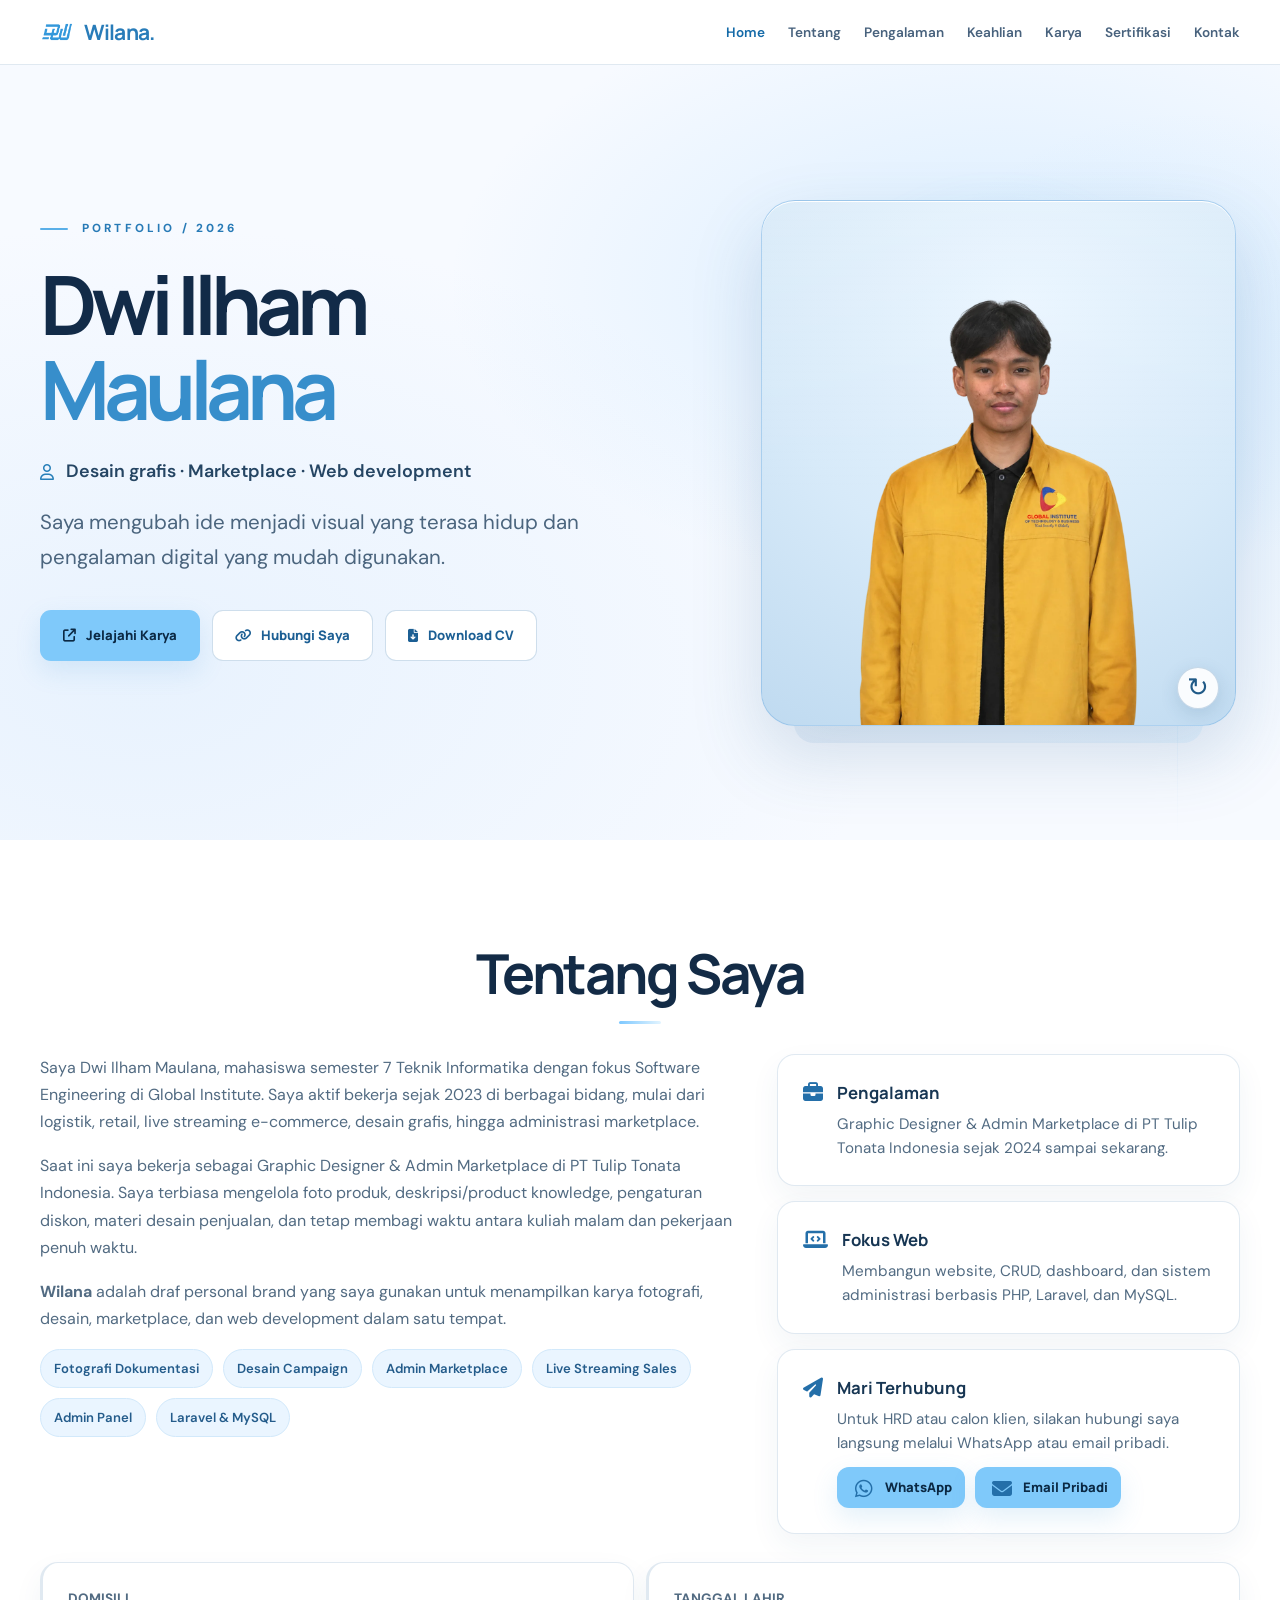
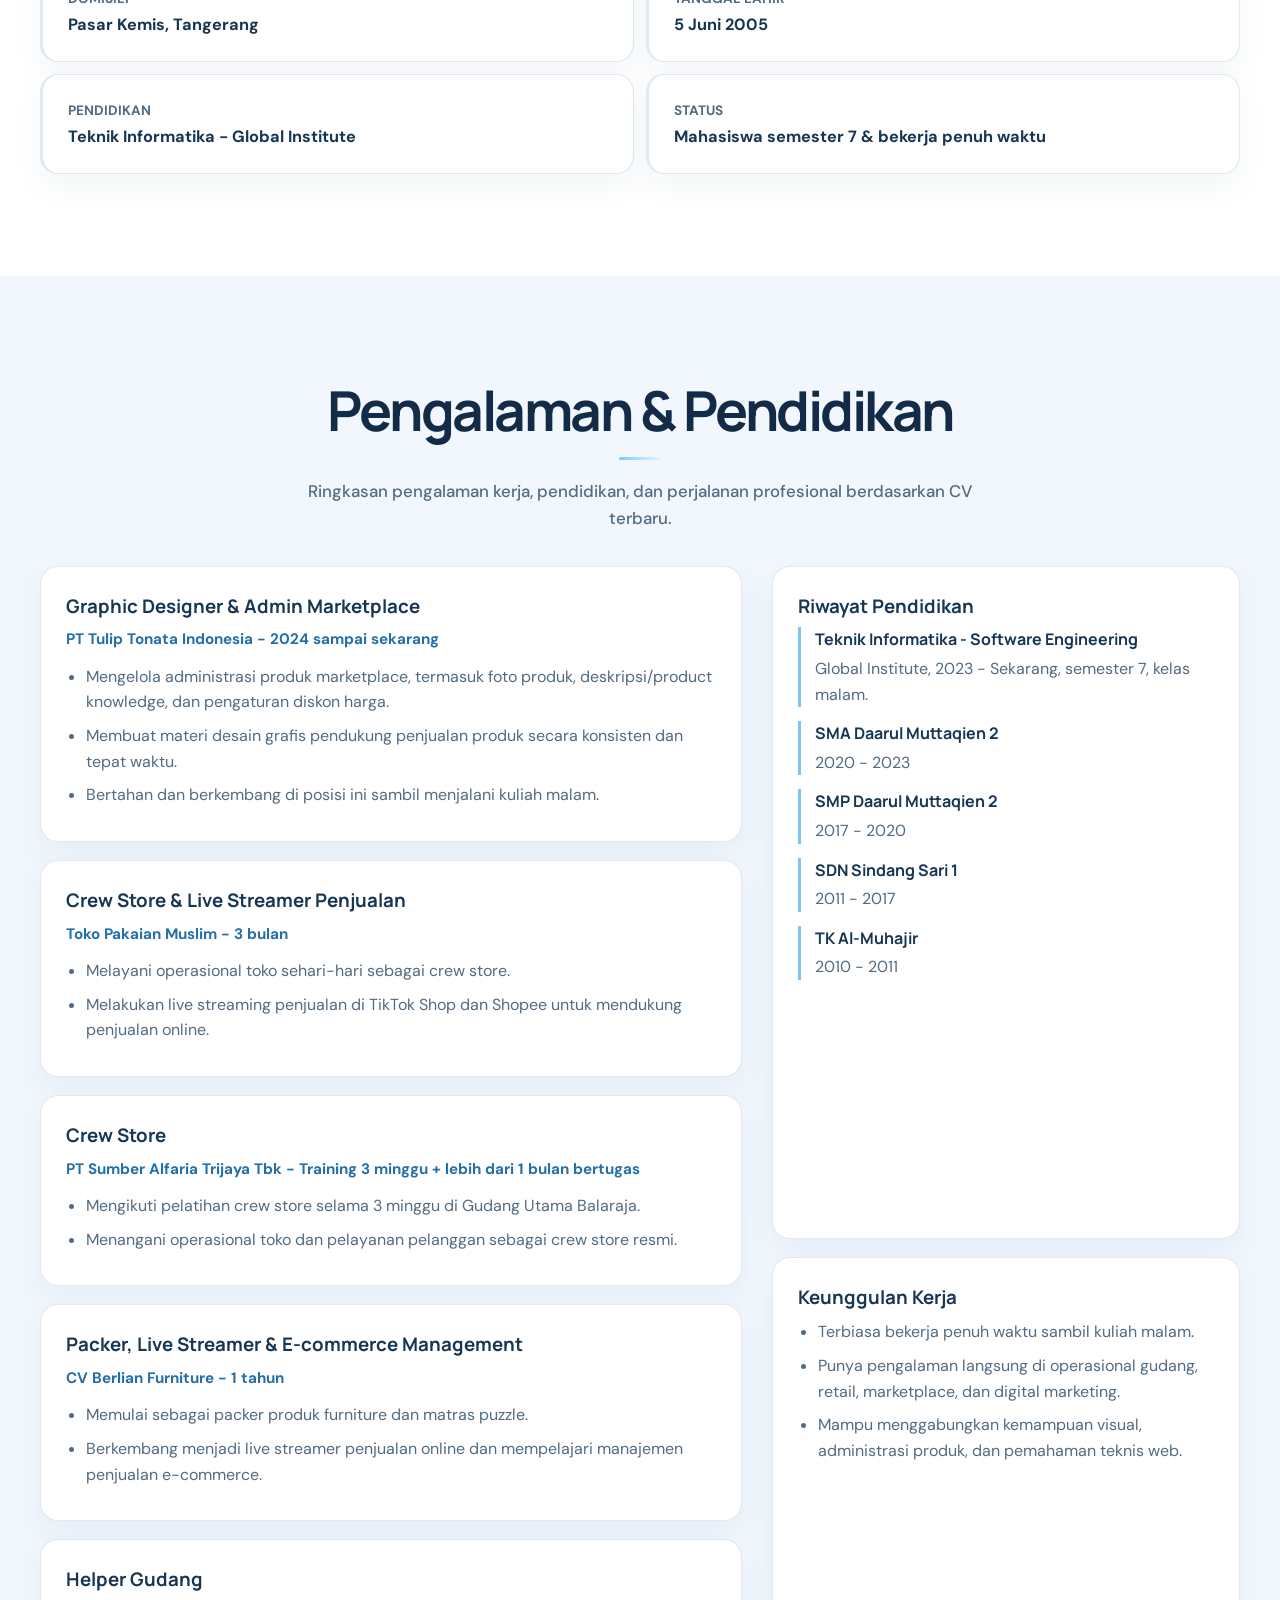
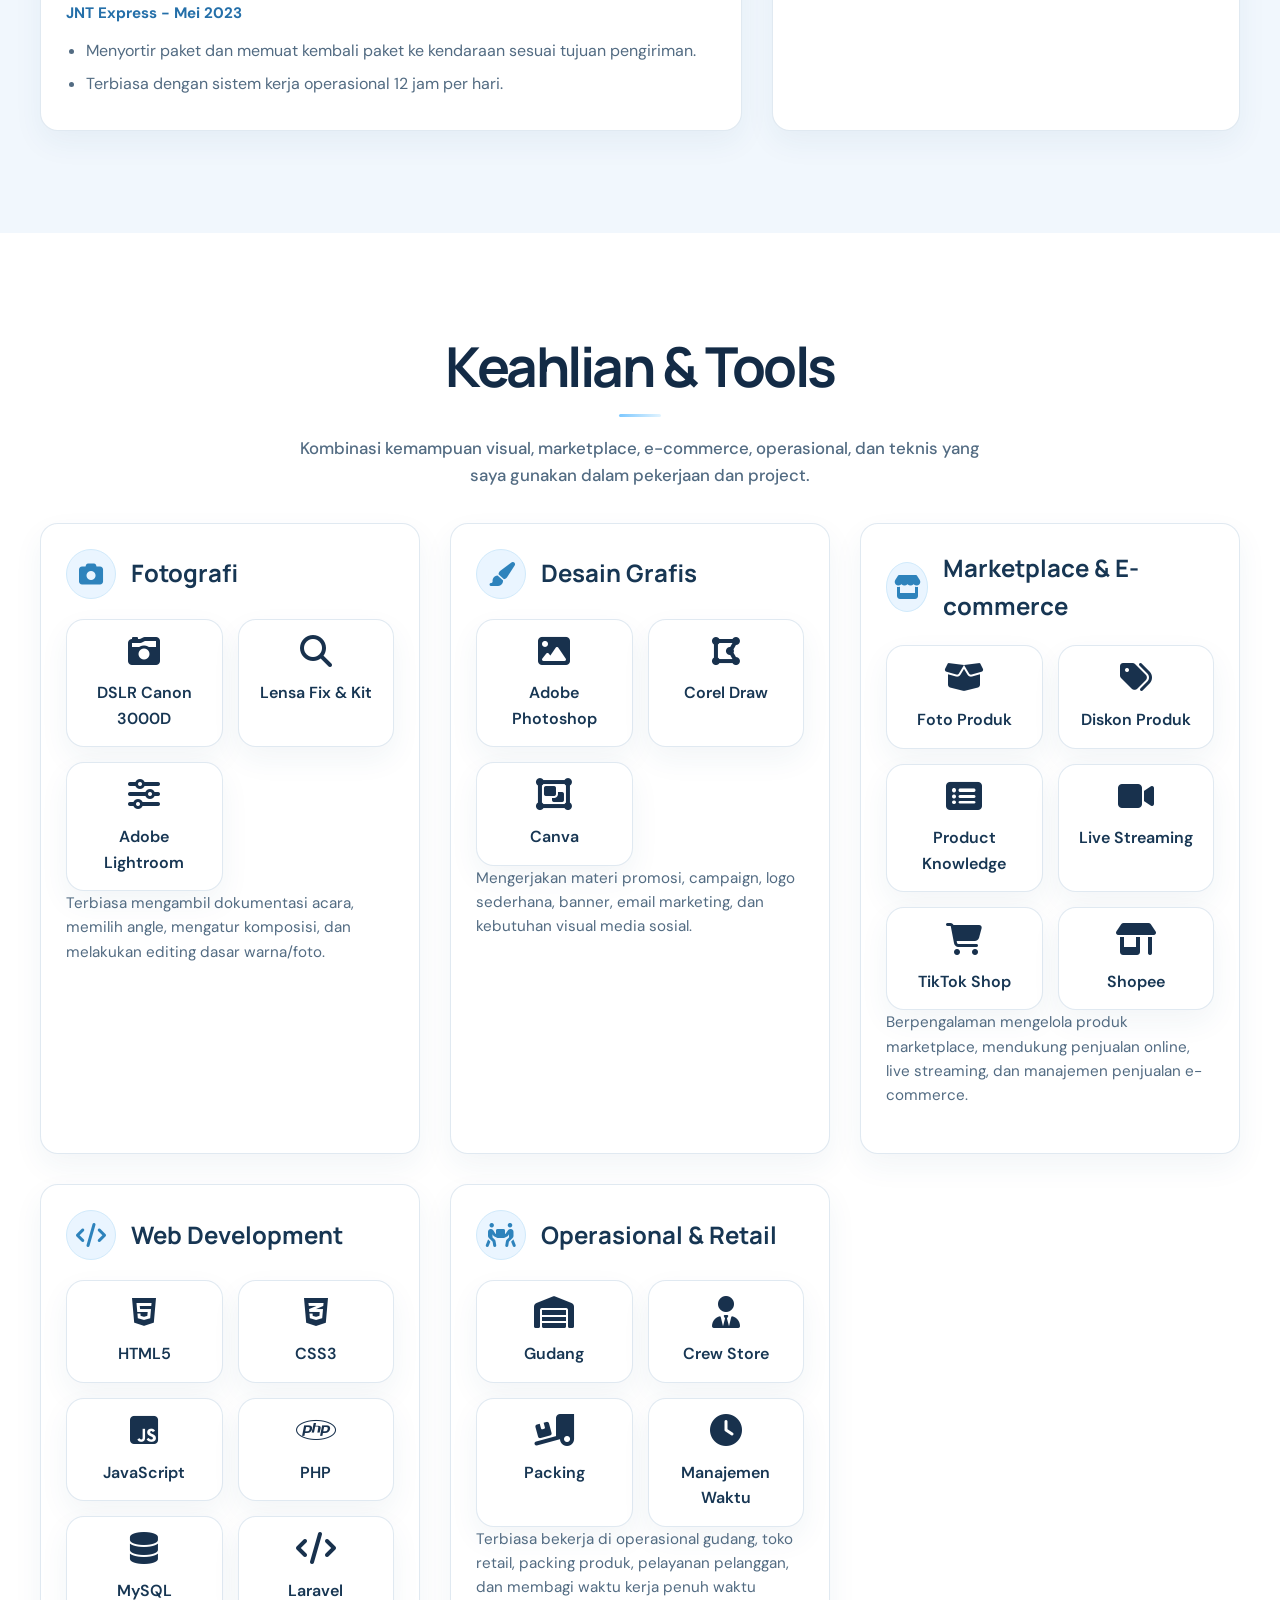
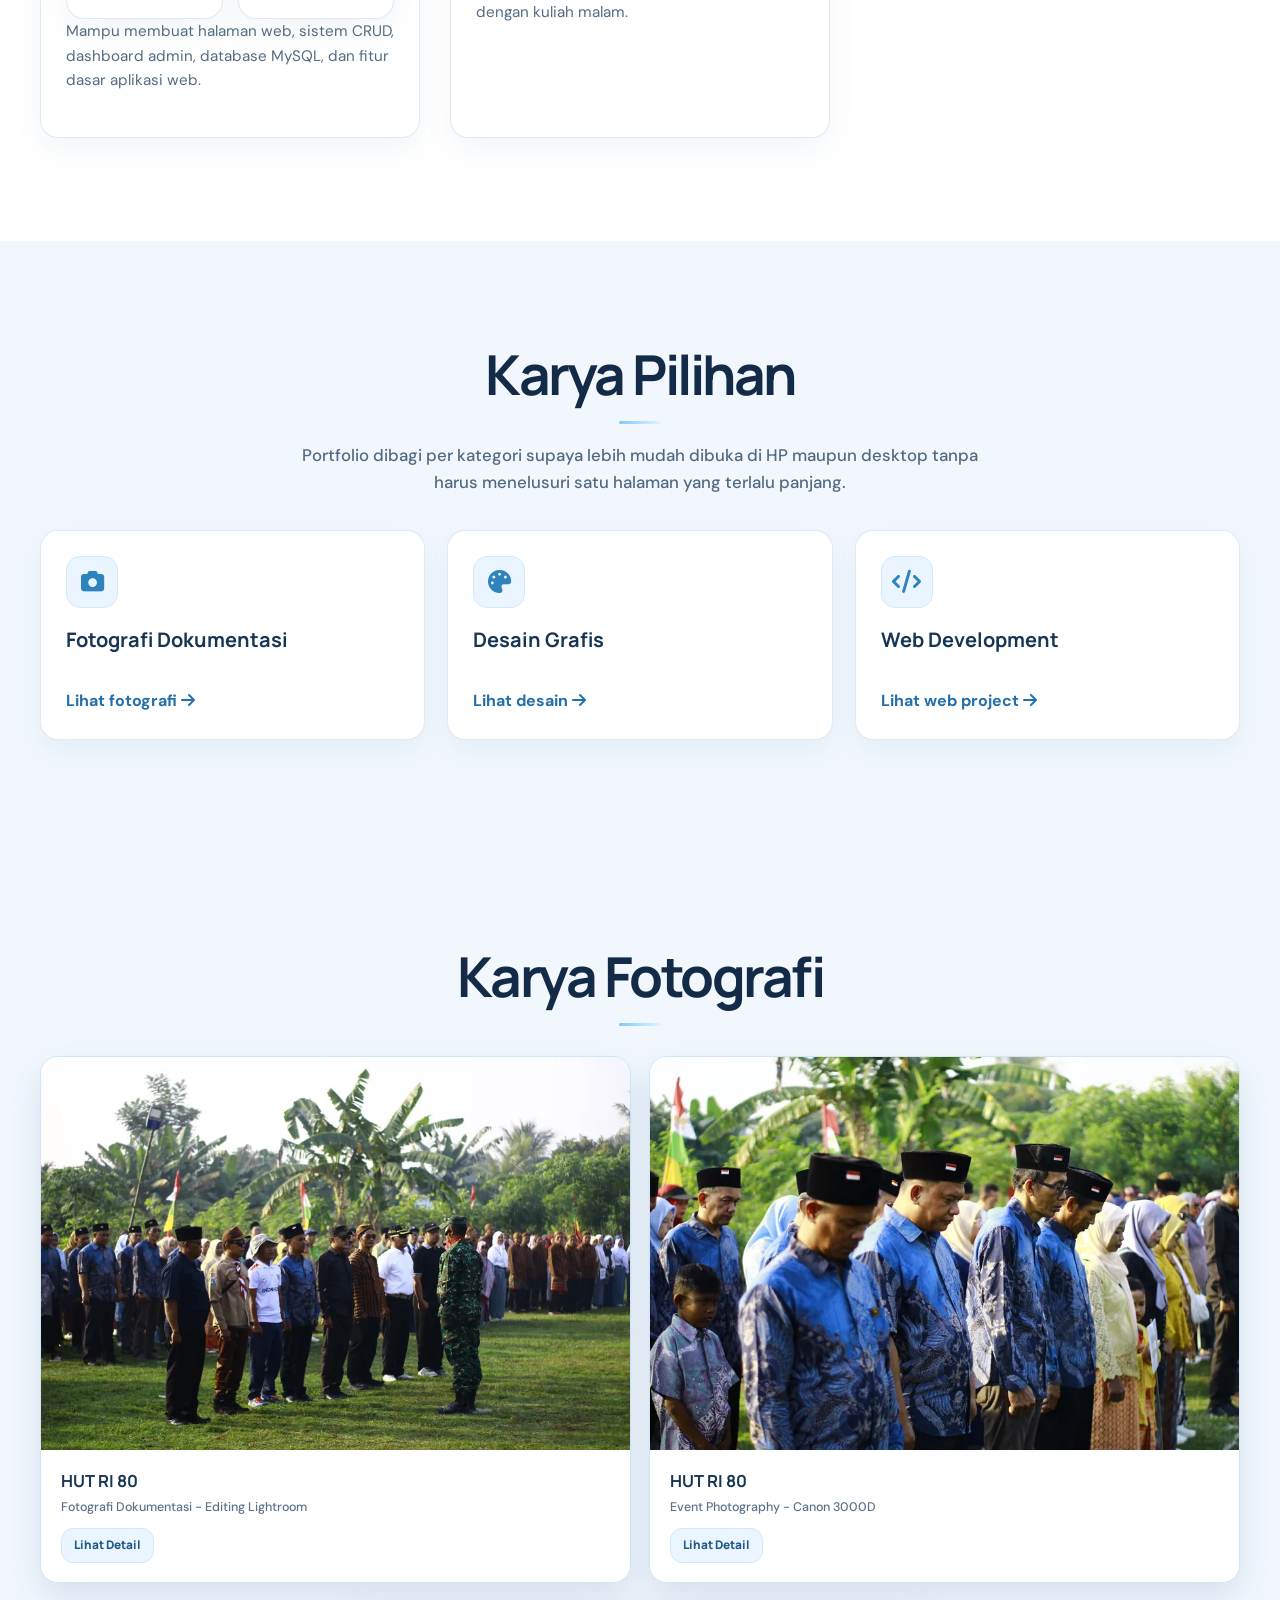
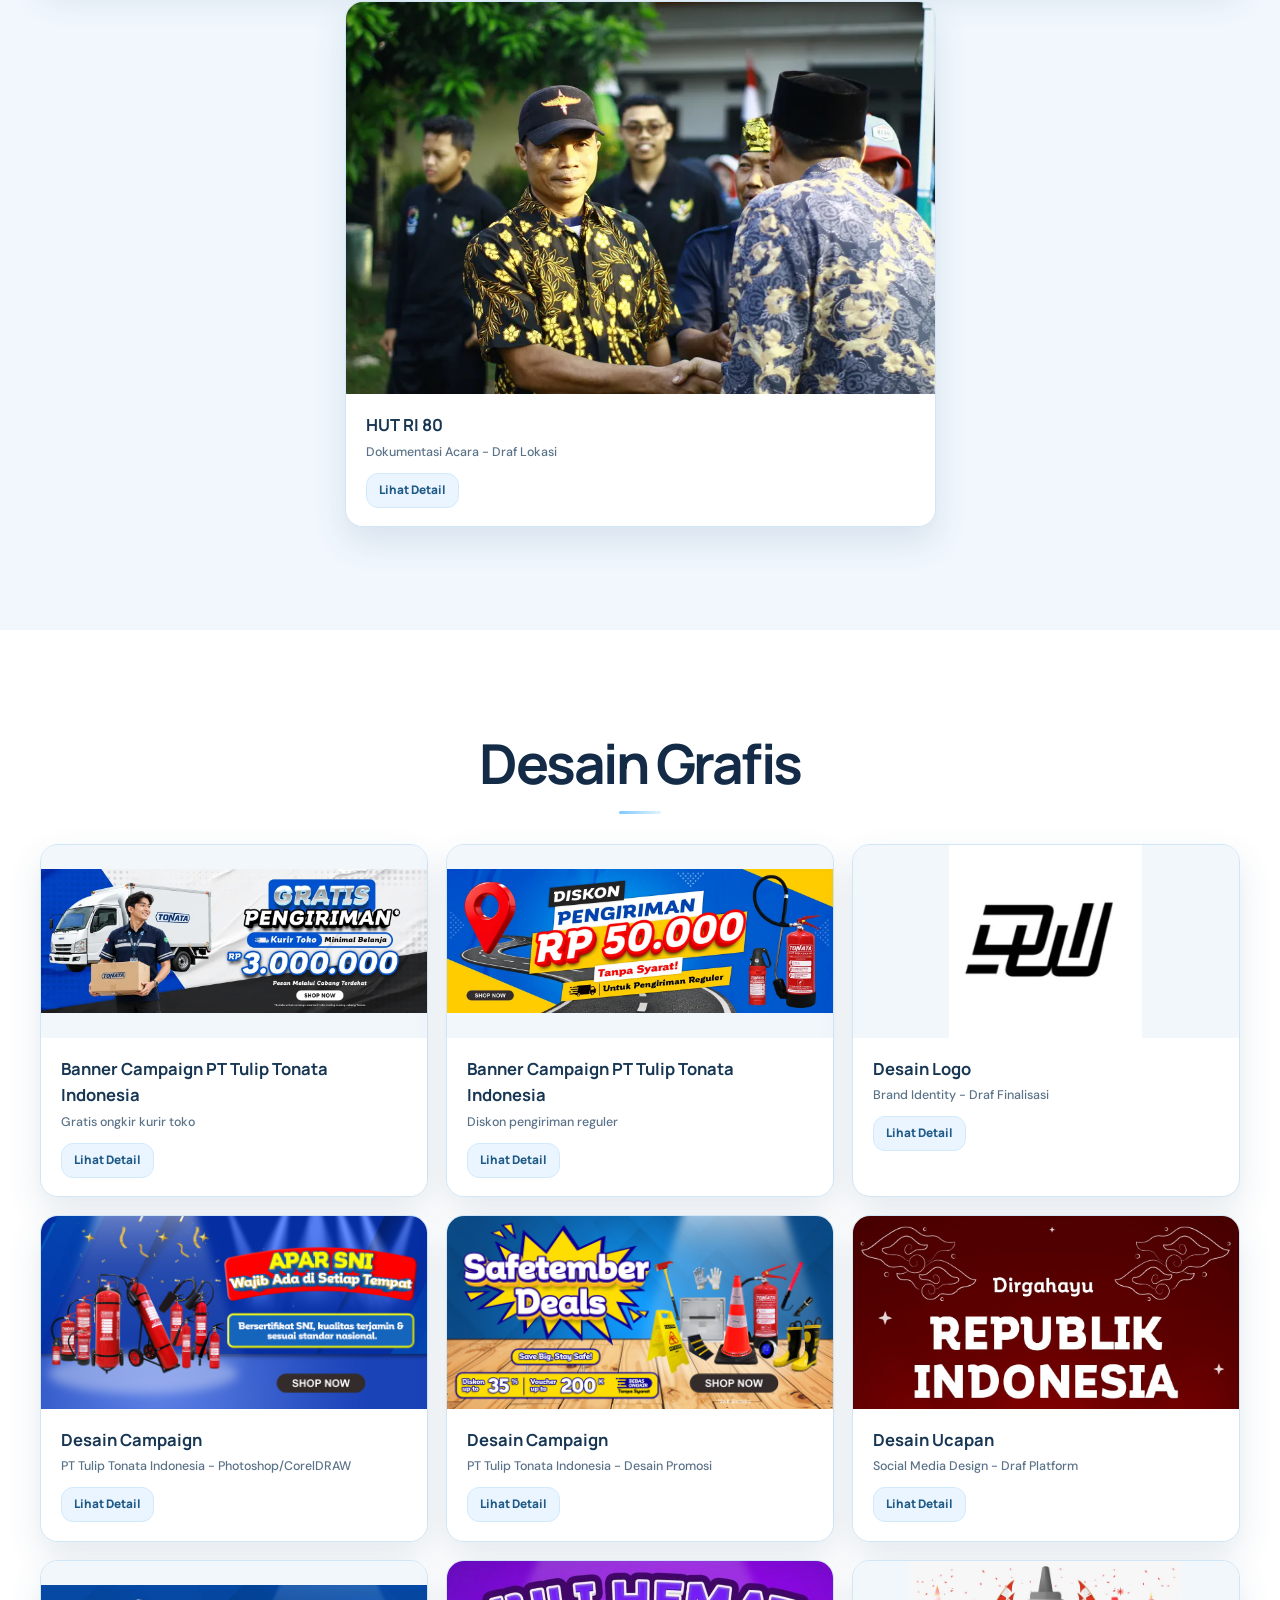
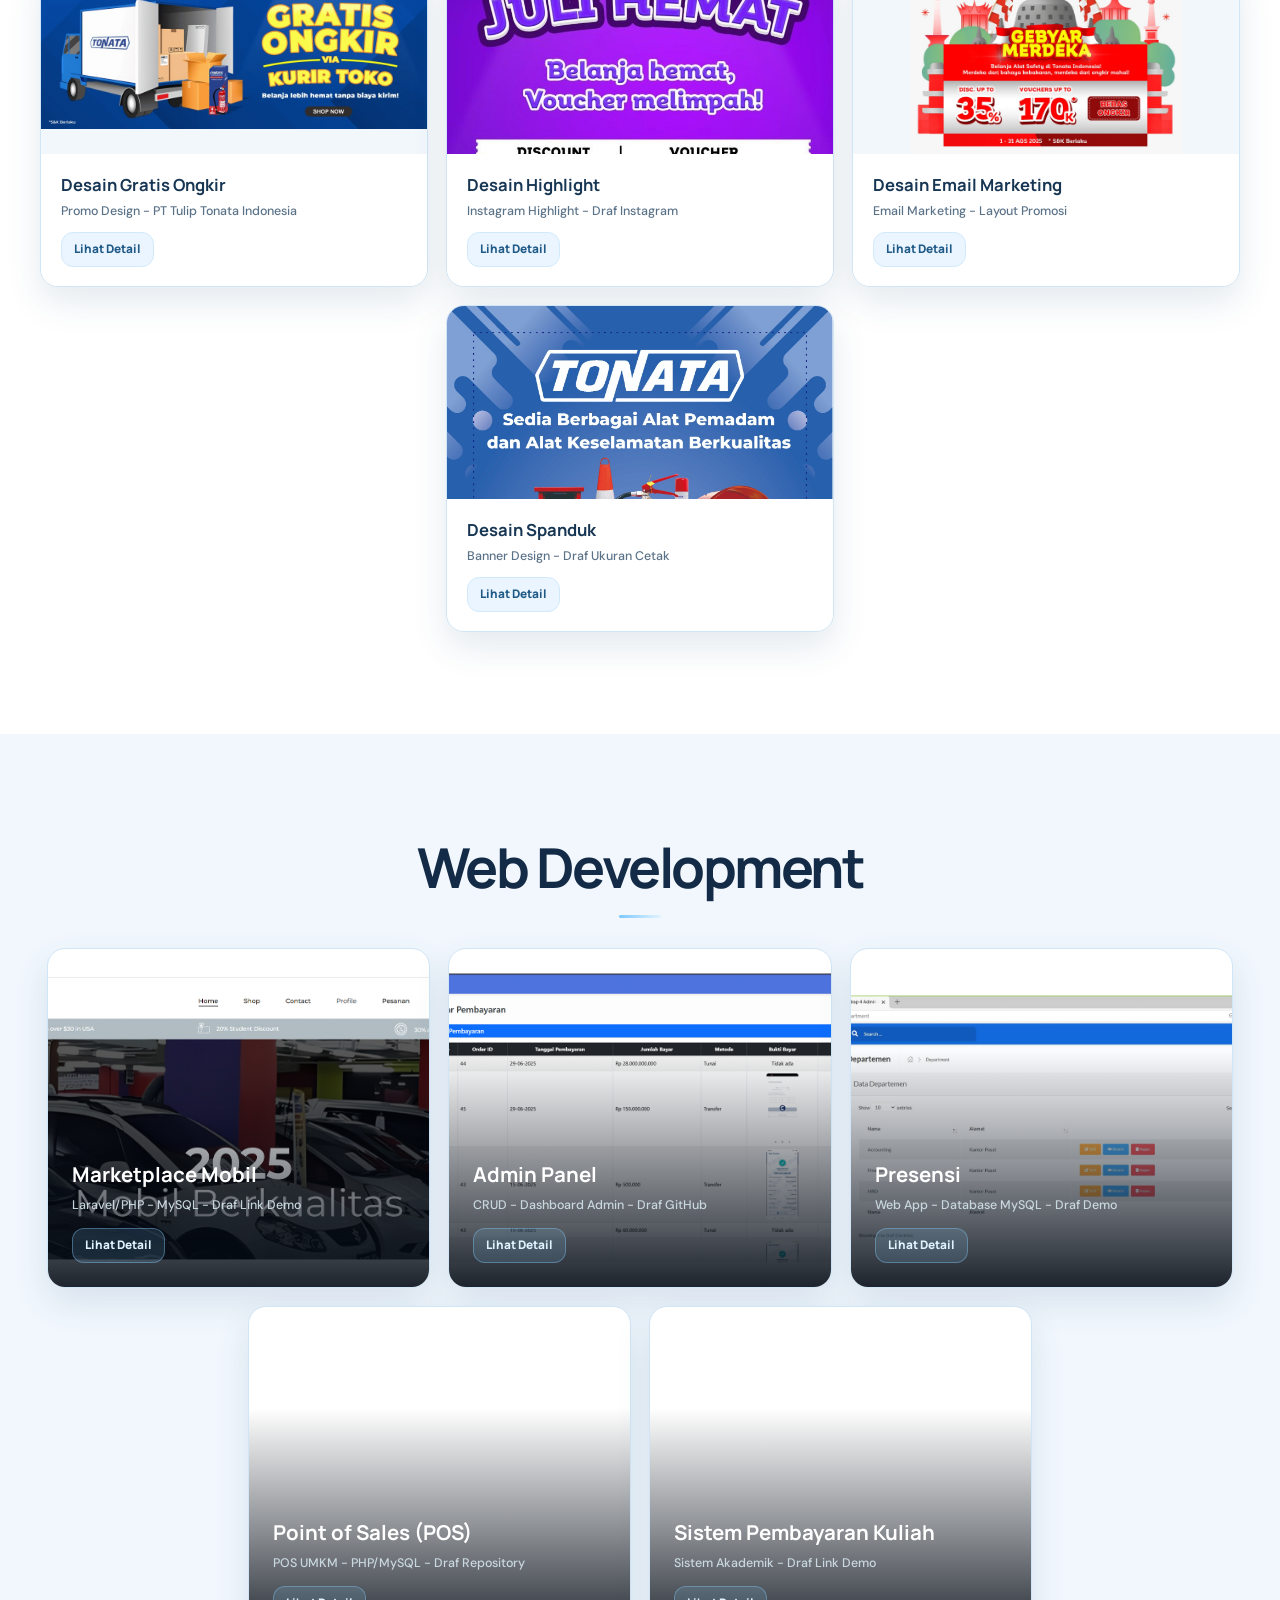
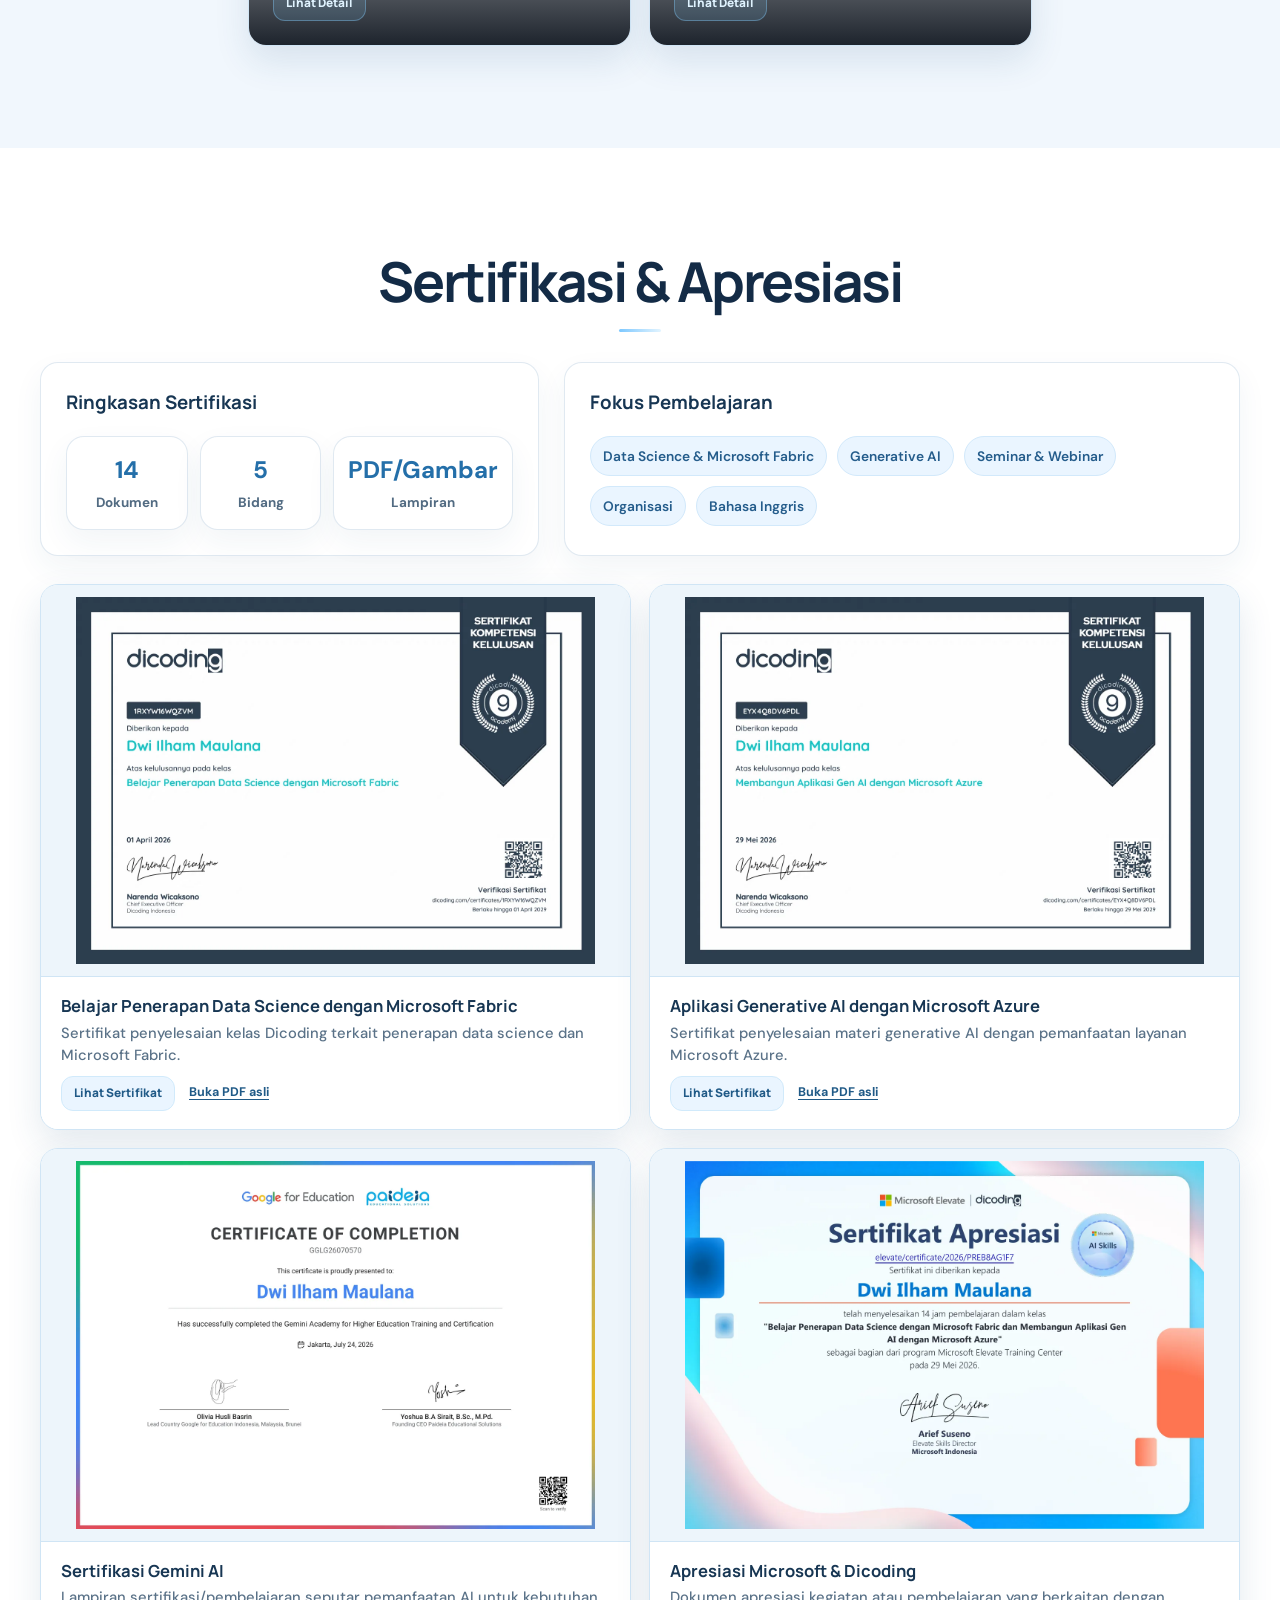
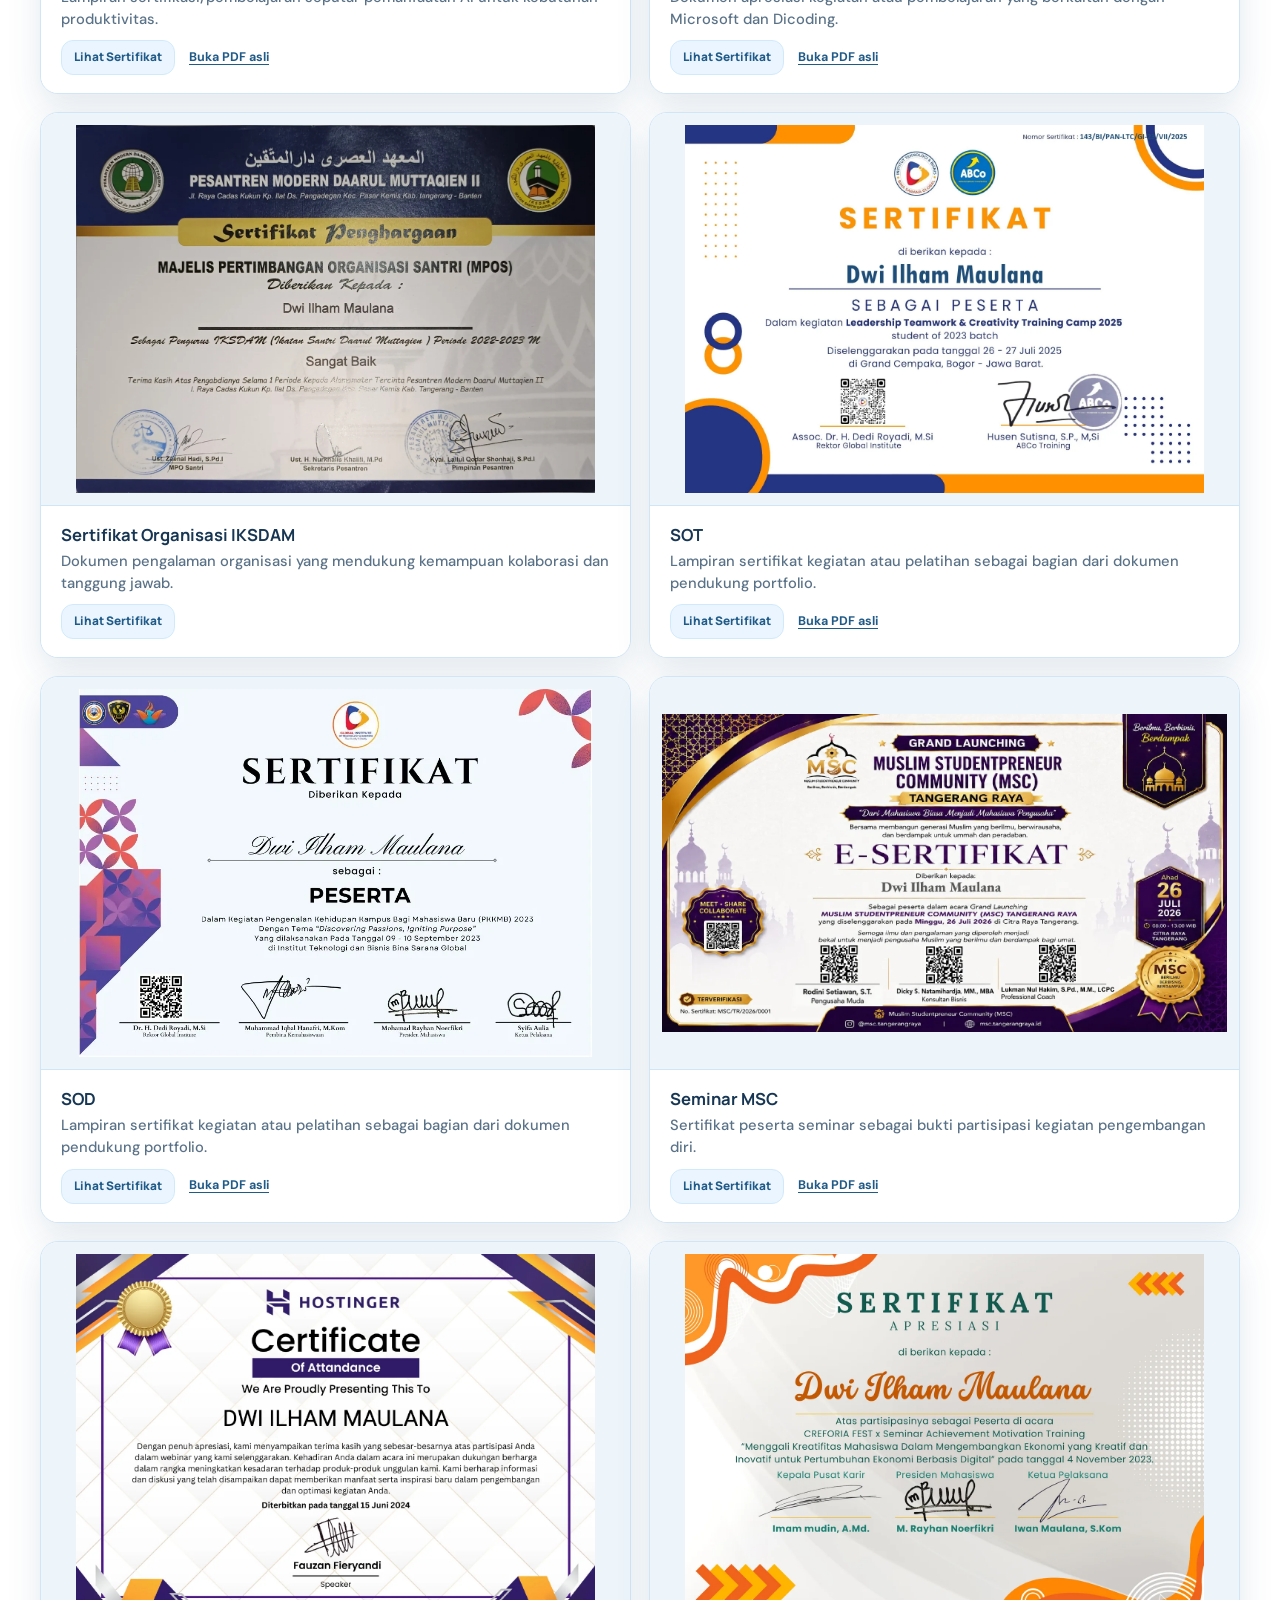
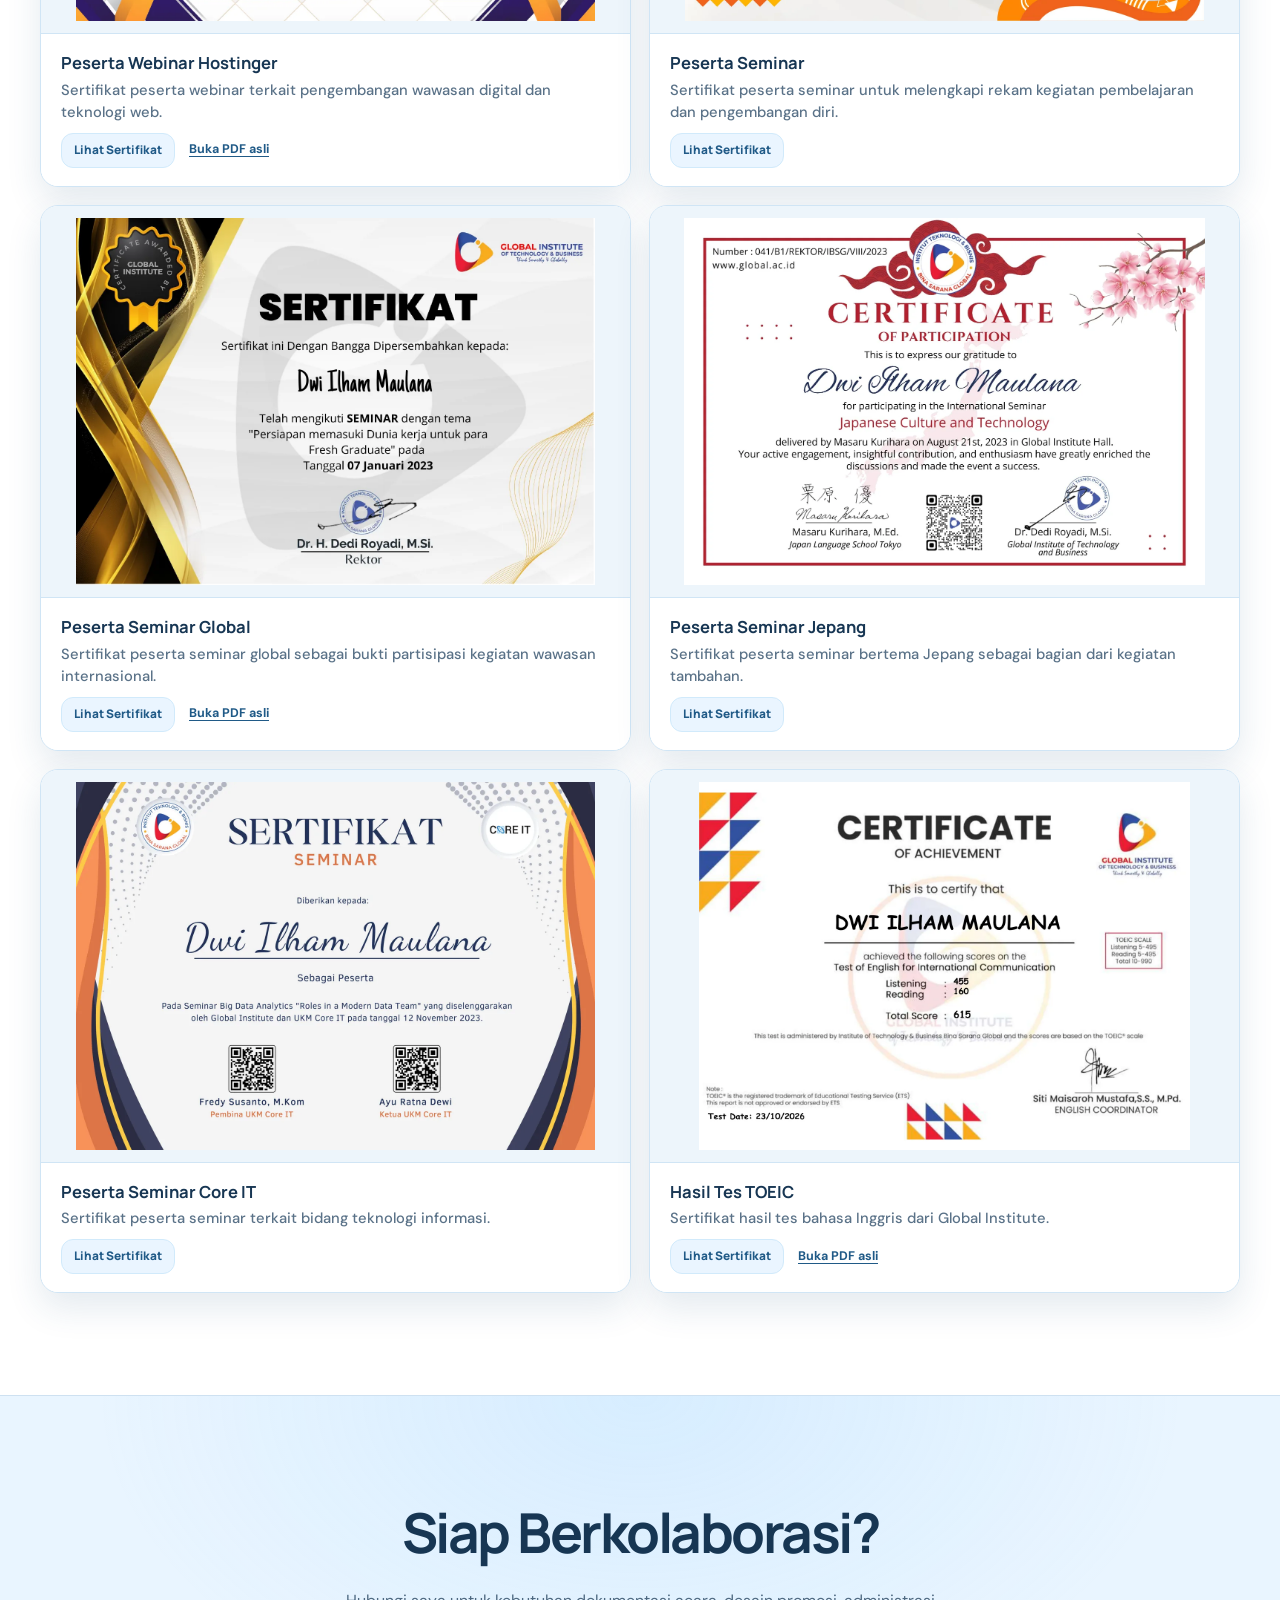
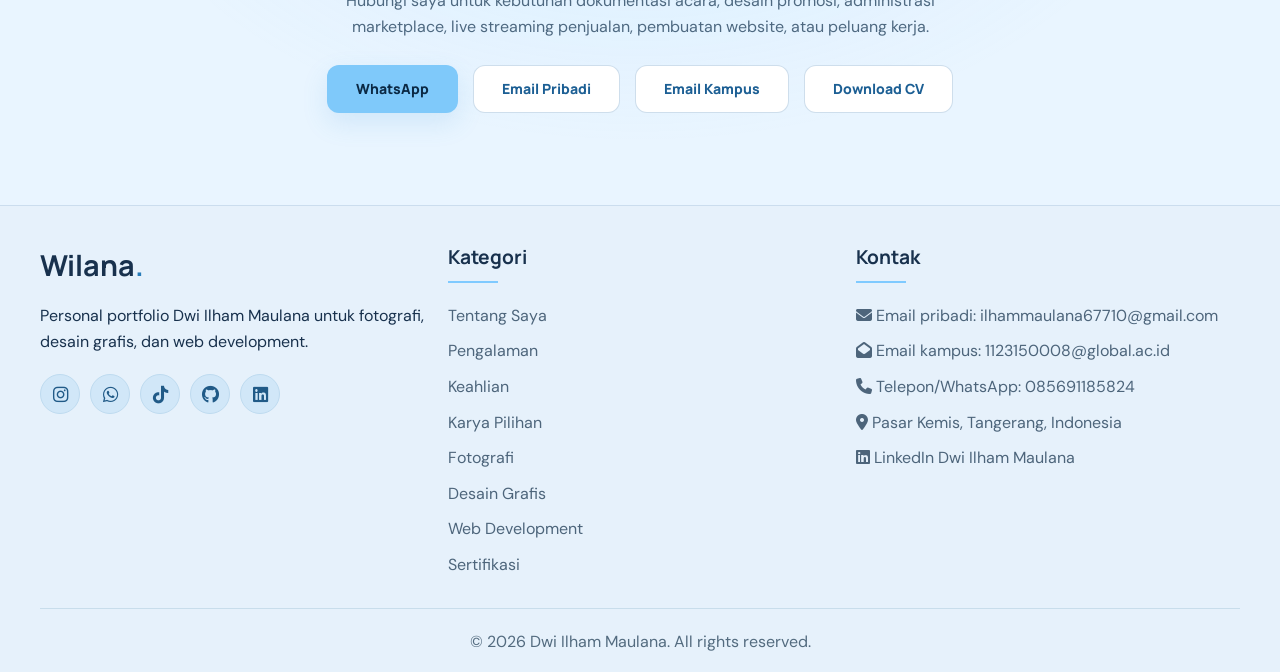
==== commit daedba57: "update" ====
--- a/index.html
+++ b/index.html
@@ -1537,25 +1537,6 @@
     animation: zoomIn 0.3s ease-in-out;
 }
 
-.lightbox-frame {
-    display: none;
-    width: min(92vw, 980px);
-    height: min(86vh, 760px);
-    border: 0;
-    border-radius: 10px;
-    background: white;
-    box-shadow: 0 0 25px rgba(0,0,0,0.6);
-    animation: zoomIn 0.3s ease-in-out;
-}
-
-.lightbox-frame.active {
-    display: block;
-}
-
-.lightbox-content.hidden {
-    display: none;
-}
-
 /* Tombol close (X) */
 .lightbox .close {
     position: absolute;
@@ -1650,12 +1631,6 @@
                 grid-template-columns: 1fr;
             }
 
-            .lightbox-frame {
-                width: 94vw;
-                height: 78vh;
-            }
-            
-            
         }
     </style>
     <link rel="stylesheet" href="professional.css">
@@ -2120,8 +2095,7 @@
     <!-- Overlay / Lightbox -->
     <div id="lightbox" class="lightbox" role="dialog" aria-modal="true" aria-label="Pratinjau karya atau sertifikat">
         <button class="close" type="button" aria-label="Tutup pratinjau">&times;</button>
-        <img class="lightbox-content" id="lightbox-img" alt="Preview karya">
-        <iframe class="lightbox-frame" id="lightbox-frame" title="Preview sertifikat"></iframe>
+        <img class="lightbox-content" id="lightbox-img" alt="Pratinjau karya atau sertifikat">
     </div>
 
     <!-- Design Section -->
@@ -2175,7 +2149,7 @@
                     </div>
                 </div>
 
-                <div class="design-item glass-card">
+                <div class="design-item design-item--portrait glass-card">
                     <img src="image/image_8.jpg" alt="Desain ucapan perusahaan" class="design-img" loading="lazy" decoding="async">
                     <div class="design-overlay">
                         <h3 class="photo-title">Desain Ucapan</h3>
@@ -2193,7 +2167,7 @@
                     </div>
                 </div>
 
-                <div class="design-item glass-card">
+                <div class="design-item design-item--portrait glass-card">
                     <img src="image/image_10.jpg" alt="Desain highlight Instagram" class="design-img" loading="lazy" decoding="async">
                     <div class="design-overlay">
                         <h3 class="photo-title">Desain Highlight</h3>
@@ -2211,7 +2185,7 @@
                     </div>
                 </div>
 
-                <div class="design-item glass-card">
+                <div class="design-item design-item--portrait glass-card">
                     <img src="image/image_12.jpg" alt="Desain spanduk promosi" class="design-img" loading="lazy" decoding="async">
                     <div class="design-overlay">
                         <h3 class="photo-title">Desain Spanduk</h3>
@@ -2291,11 +2265,11 @@
                             <span>Dokumen</span>
                         </div>
                         <div class="cert-stat">
-                            <strong>4</strong>
+                            <strong>5</strong>
                             <span>Bidang</span>
                         </div>
                         <div class="cert-stat">
-                            <strong>PDF/JPG</strong>
+                            <strong>PDF/Gambar</strong>
                             <span>Lampiran</span>
                         </div>
                     </div>
@@ -2304,112 +2278,170 @@
                 <div class="cert-highlight">
                     <h3>Fokus Pembelajaran</h3>
                     <div class="cert-tags">
-                        <span class="cert-tag">Data Science</span>
-                        <span class="cert-tag">Microsoft Fabric</span>
+                        <span class="cert-tag">Data Science &amp; Microsoft Fabric</span>
                         <span class="cert-tag">Generative AI</span>
                         <span class="cert-tag">Seminar & Webinar</span>
                         <span class="cert-tag">Organisasi</span>
+                        <span class="cert-tag">Bahasa Inggris</span>
                     </div>
                 </div>
             </div>
 
             <div class="cert-grid">
                 <div class="cert-card">
-                    <div class="cert-icon"><i class="fas fa-chart-line"></i></div>
-                    <h3>Belajar Penerapan Data Science dengan Microsoft Fabric</h3>
-                    <p>Sertifikat penyelesaian kelas Dicoding terkait penerapan data science dan Microsoft Fabric.</p>
-                    <a href="#" class="mini-link view-cert" data-file="sertifikasi/Belajar Penerapan Data Science dengan Microsoft Fabric dicoding.pdf"><i class="fas fa-file-pdf"></i> Lihat Sertifikat</a>
+                    <img src="sertifikasi/previews/data-science.webp" alt="Pratinjau sertifikat Data Science dan Microsoft Fabric" class="cert-img" loading="lazy" decoding="async">
+                    <div class="cert-overlay">
+                        <h3 class="photo-title">Belajar Penerapan Data Science dengan Microsoft Fabric</h3>
+                        <p class="project-meta">Sertifikat penyelesaian kelas Dicoding terkait penerapan data science dan Microsoft Fabric.</p>
+                        <div class="cert-actions">
+                            <a href="#" class="btn view-image" data-img="sertifikasi/previews/data-science.webp">Lihat Sertifikat</a>
+                            <a href="sertifikasi/Belajar Penerapan Data Science dengan Microsoft Fabric dicoding.pdf" class="cert-original" target="_blank" rel="noopener noreferrer">Buka PDF asli</a>
+                        </div>
+                    </div>
                 </div>
 
                 <div class="cert-card">
-                    <div class="cert-icon"><i class="fas fa-database"></i></div>
-                    <h3>Sertifikat Microsoft Fabric Dicoding</h3>
-                    <p>Lampiran sertifikat pembelajaran Microsoft Fabric untuk pengolahan dan analisis data.</p>
-                    <a href="#" class="mini-link view-cert" data-file="sertifikasi/Sertifikat MS fabric dicoding.pdf"><i class="fas fa-file-pdf"></i> Lihat Sertifikat</a>
+                    <img src="sertifikasi/previews/azure-ai.webp" alt="Pratinjau sertifikat Generative AI dengan Microsoft Azure" class="cert-img" loading="lazy" decoding="async">
+                    <div class="cert-overlay">
+                        <h3 class="photo-title">Aplikasi Generative AI dengan Microsoft Azure</h3>
+                        <p class="project-meta">Sertifikat penyelesaian materi generative AI dengan pemanfaatan layanan Microsoft Azure.</p>
+                        <div class="cert-actions">
+                            <a href="#" class="btn view-image" data-img="sertifikasi/previews/azure-ai.webp">Lihat Sertifikat</a>
+                            <a href="sertifikasi/Sertifikat Aplikasi Gen AI dengan Microsoft Azure dicoding.pdf" class="cert-original" target="_blank" rel="noopener noreferrer">Buka PDF asli</a>
+                        </div>
+                    </div>
                 </div>
 
                 <div class="cert-card">
-                    <div class="cert-icon"><i class="fas fa-robot"></i></div>
-                    <h3>Aplikasi Generative AI dengan Microsoft Azure</h3>
-                    <p>Sertifikat penyelesaian materi generative AI dengan pemanfaatan layanan Microsoft Azure.</p>
-                    <a href="#" class="mini-link view-cert" data-file="sertifikasi/Sertifikat Aplikasi Gen AI dengan Microsoft Azure dicoding.pdf"><i class="fas fa-file-pdf"></i> Lihat Sertifikat</a>
+                    <img src="sertifikasi/previews/gemini-ai.webp" alt="Pratinjau sertifikasi Gemini AI" class="cert-img" loading="lazy" decoding="async">
+                    <div class="cert-overlay">
+                        <h3 class="photo-title">Sertifikasi Gemini AI</h3>
+                        <p class="project-meta">Lampiran sertifikasi/pembelajaran seputar pemanfaatan AI untuk kebutuhan produktivitas.</p>
+                        <div class="cert-actions">
+                            <a href="#" class="btn view-image" data-img="sertifikasi/previews/gemini-ai.webp">Lihat Sertifikat</a>
+                            <a href="sertifikasi/Sertifikasi Geminy AI.pdf" class="cert-original" target="_blank" rel="noopener noreferrer">Buka PDF asli</a>
+                        </div>
+                    </div>
                 </div>
 
                 <div class="cert-card">
-                    <div class="cert-icon"><i class="fas fa-brain"></i></div>
-                    <h3>Sertifikasi Gemini AI</h3>
-                    <p>Lampiran sertifikasi/pembelajaran seputar pemanfaatan AI untuk kebutuhan produktivitas.</p>
-                    <a href="#" class="mini-link view-cert" data-file="sertifikasi/Sertifikasi Geminy AI.pdf"><i class="fas fa-file-pdf"></i> Lihat Sertifikat</a>
+                    <img src="sertifikasi/previews/apresiasi.webp" alt="Pratinjau dokumen apresiasi Microsoft dan Dicoding" class="cert-img" loading="lazy" decoding="async">
+                    <div class="cert-overlay">
+                        <h3 class="photo-title">Apresiasi Microsoft & Dicoding</h3>
+                        <p class="project-meta">Dokumen apresiasi kegiatan atau pembelajaran yang berkaitan dengan Microsoft dan Dicoding.</p>
+                        <div class="cert-actions">
+                            <a href="#" class="btn view-image" data-img="sertifikasi/previews/apresiasi.webp">Lihat Sertifikat</a>
+                            <a href="sertifikasi/apresiasi%20Mcs%20%26%20dicoding.pdf" class="cert-original" target="_blank" rel="noopener noreferrer">Buka PDF asli</a>
+                        </div>
+                    </div>
                 </div>
 
                 <div class="cert-card">
-                    <div class="cert-icon"><i class="fas fa-award"></i></div>
-                    <h3>Apresiasi Microsoft & Dicoding</h3>
-                    <p>Dokumen apresiasi kegiatan atau pembelajaran yang berkaitan dengan Microsoft dan Dicoding.</p>
-                    <a href="#" class="mini-link view-cert" data-file="sertifikasi/apresiasi%20Mcs%20%26%20dicoding.pdf"><i class="fas fa-file-pdf"></i> Lihat Sertifikat</a>
+                    <img src="sertifikasi/previews/organisasi.webp" alt="Pratinjau sertifikat organisasi IKSDAM" class="cert-img" loading="lazy" decoding="async">
+                    <div class="cert-overlay">
+                        <h3 class="photo-title">Sertifikat Organisasi IKSDAM</h3>
+                        <p class="project-meta">Dokumen pengalaman organisasi yang mendukung kemampuan kolaborasi dan tanggung jawab.</p>
+                        <a href="#" class="btn view-image" data-img="sertifikasi/Sertifikat Organisasi IKSDAM.jpg">Lihat Sertifikat</a>
+                    </div>
                 </div>
 
                 <div class="cert-card">
-                    <div class="cert-icon"><i class="fas fa-users"></i></div>
-                    <h3>Sertifikat Organisasi IKSDAM</h3>
-                    <p>Dokumen pengalaman organisasi yang mendukung kemampuan kolaborasi dan tanggung jawab.</p>
-                    <a href="#" class="mini-link view-image" data-img="sertifikasi/Sertifikat Organisasi IKSDAM.jpg"><i class="fas fa-image"></i> Lihat Sertifikat</a>
+                    <img src="sertifikasi/previews/sot.webp" alt="Pratinjau sertifikat SOT" class="cert-img" loading="lazy" decoding="async">
+                    <div class="cert-overlay">
+                        <h3 class="photo-title">SOT</h3>
+                        <p class="project-meta">Lampiran sertifikat kegiatan atau pelatihan sebagai bagian dari dokumen pendukung portfolio.</p>
+                        <div class="cert-actions">
+                            <a href="#" class="btn view-image" data-img="sertifikasi/previews/sot.webp">Lihat Sertifikat</a>
+                            <a href="sertifikasi/SOT.pdf" class="cert-original" target="_blank" rel="noopener noreferrer">Buka PDF asli</a>
+                        </div>
+                    </div>
                 </div>
 
                 <div class="cert-card">
-                    <div class="cert-icon"><i class="fas fa-certificate"></i></div>
-                    <h3>SOT</h3>
-                    <p>Lampiran sertifikat kegiatan atau pelatihan sebagai bagian dari dokumen pendukung portfolio.</p>
-                    <a href="#" class="mini-link view-cert" data-file="sertifikasi/SOT.pdf"><i class="fas fa-file-pdf"></i> Lihat Sertifikat</a>
+                    <img src="sertifikasi/previews/sod.webp" alt="Pratinjau sertifikat SOD" class="cert-img" loading="lazy" decoding="async">
+                    <div class="cert-overlay">
+                        <h3 class="photo-title">SOD</h3>
+                        <p class="project-meta">Lampiran sertifikat kegiatan atau pelatihan sebagai bagian dari dokumen pendukung portfolio.</p>
+                        <div class="cert-actions">
+                            <a href="#" class="btn view-image" data-img="sertifikasi/previews/sod.webp">Lihat Sertifikat</a>
+                            <a href="sertifikasi/SOD.pdf" class="cert-original" target="_blank" rel="noopener noreferrer">Buka PDF asli</a>
+                        </div>
+                    </div>
                 </div>
 
                 <div class="cert-card">
-                    <div class="cert-icon"><i class="fas fa-certificate"></i></div>
-                    <h3>SOD</h3>
-                    <p>Lampiran sertifikat kegiatan atau pelatihan sebagai bagian dari dokumen pendukung portfolio.</p>
-                    <a href="#" class="mini-link view-cert" data-file="sertifikasi/SOD.pdf"><i class="fas fa-file-pdf"></i> Lihat Sertifikat</a>
+                    <img src="sertifikasi/previews/seminar-msc.webp" alt="Pratinjau sertifikat seminar MSC" class="cert-img" loading="lazy" decoding="async">
+                    <div class="cert-overlay">
+                        <h3 class="photo-title">Seminar MSC</h3>
+                        <p class="project-meta">Sertifikat peserta seminar sebagai bukti partisipasi kegiatan pengembangan diri.</p>
+                        <div class="cert-actions">
+                            <a href="#" class="btn view-image" data-img="sertifikasi/previews/seminar-msc.webp">Lihat Sertifikat</a>
+                            <a href="sertifikasi/Seminar - MSC.pdf" class="cert-original" target="_blank" rel="noopener noreferrer">Buka PDF asli</a>
+                        </div>
+                    </div>
                 </div>
 
                 <div class="cert-card">
-                    <div class="cert-icon"><i class="fas fa-chalkboard-teacher"></i></div>
-                    <h3>Seminar MSC</h3>
-                    <p>Sertifikat peserta seminar sebagai bukti partisipasi kegiatan pengembangan diri.</p>
-                    <a href="#" class="mini-link view-cert" data-file="sertifikasi/Seminar - MSC.pdf"><i class="fas fa-file-pdf"></i> Lihat Sertifikat</a>
+                    <img src="sertifikasi/previews/webinar-hostinger.webp" alt="Pratinjau sertifikat webinar Hostinger" class="cert-img" loading="lazy" decoding="async">
+                    <div class="cert-overlay">
+                        <h3 class="photo-title">Peserta Webinar Hostinger</h3>
+                        <p class="project-meta">Sertifikat peserta webinar terkait pengembangan wawasan digital dan teknologi web.</p>
+                        <div class="cert-actions">
+                            <a href="#" class="btn view-image" data-img="sertifikasi/previews/webinar-hostinger.webp">Lihat Sertifikat</a>
+                            <a href="sertifikasi/Peserta webinar hostinger.pdf" class="cert-original" target="_blank" rel="noopener noreferrer">Buka PDF asli</a>
+                        </div>
+                    </div>
                 </div>
 
                 <div class="cert-card">
-                    <div class="cert-icon"><i class="fas fa-globe"></i></div>
-                    <h3>Peserta Webinar Hostinger</h3>
-                    <p>Sertifikat peserta webinar terkait pengembangan wawasan digital dan teknologi web.</p>
-                    <a href="#" class="mini-link view-cert" data-file="sertifikasi/Peserta webinar hostinger.pdf"><i class="fas fa-file-pdf"></i> Lihat Sertifikat</a>
+                    <img src="sertifikasi/previews/seminar.webp" alt="Pratinjau sertifikat peserta seminar" class="cert-img" loading="lazy" decoding="async">
+                    <div class="cert-overlay">
+                        <h3 class="photo-title">Peserta Seminar</h3>
+                        <p class="project-meta">Sertifikat peserta seminar untuk melengkapi rekam kegiatan pembelajaran dan pengembangan diri.</p>
+                        <a href="#" class="btn view-image" data-img="sertifikasi/Peserta seminar.png">Lihat Sertifikat</a>
+                    </div>
                 </div>
 
                 <div class="cert-card">
-                    <div class="cert-icon"><i class="fas fa-microphone"></i></div>
-                    <h3>Peserta Seminar</h3>
-                    <p>Sertifikat peserta seminar untuk melengkapi rekam kegiatan pembelajaran dan pengembangan diri.</p>
-                    <a href="#" class="mini-link view-image" data-img="sertifikasi/Peserta seminar.png"><i class="fas fa-image"></i> Lihat Sertifikat</a>
+                    <img src="sertifikasi/previews/seminar-global.webp" alt="Pratinjau sertifikat peserta seminar global" class="cert-img" loading="lazy" decoding="async">
+                    <div class="cert-overlay">
+                        <h3 class="photo-title">Peserta Seminar Global</h3>
+                        <p class="project-meta">Sertifikat peserta seminar global sebagai bukti partisipasi kegiatan wawasan internasional.</p>
+                        <div class="cert-actions">
+                            <a href="#" class="btn view-image" data-img="sertifikasi/previews/seminar-global.webp">Lihat Sertifikat</a>
+                            <a href="sertifikasi/Peserta Seminar global.pdf" class="cert-original" target="_blank" rel="noopener noreferrer">Buka PDF asli</a>
+                        </div>
+                    </div>
                 </div>
 
                 <div class="cert-card">
-                    <div class="cert-icon"><i class="fas fa-earth-asia"></i></div>
-                    <h3>Peserta Seminar Global</h3>
-                    <p>Sertifikat peserta seminar global sebagai bukti partisipasi kegiatan wawasan internasional.</p>
-                    <a href="#" class="mini-link view-cert" data-file="sertifikasi/Peserta Seminar global.pdf"><i class="fas fa-file-pdf"></i> Lihat Sertifikat</a>
+                    <img src="sertifikasi/previews/seminar-jepang.webp" alt="Pratinjau sertifikat peserta seminar Jepang" class="cert-img" loading="lazy" decoding="async">
+                    <div class="cert-overlay">
+                        <h3 class="photo-title">Peserta Seminar Jepang</h3>
+                        <p class="project-meta">Sertifikat peserta seminar bertema Jepang sebagai bagian dari kegiatan tambahan.</p>
+                        <a href="#" class="btn view-image" data-img="sertifikasi/peserta seminar jepang.jpeg">Lihat Sertifikat</a>
+                    </div>
                 </div>
 
                 <div class="cert-card">
-                    <div class="cert-icon"><i class="fas fa-flag"></i></div>
-                    <h3>Peserta Seminar Jepang</h3>
-                    <p>Sertifikat peserta seminar bertema Jepang sebagai bagian dari kegiatan tambahan.</p>
-                    <a href="#" class="mini-link view-image" data-img="sertifikasi/peserta seminar jepang.jpeg"><i class="fas fa-image"></i> Lihat Sertifikat</a>
+                    <img src="sertifikasi/previews/seminar-core-it.webp" alt="Pratinjau sertifikat peserta seminar Core IT" class="cert-img" loading="lazy" decoding="async">
+                    <div class="cert-overlay">
+                        <h3 class="photo-title">Peserta Seminar Core IT</h3>
+                        <p class="project-meta">Sertifikat peserta seminar terkait bidang teknologi informasi.</p>
+                        <a href="#" class="btn view-image" data-img="sertifikasi/peserta seminar core it.png">Lihat Sertifikat</a>
+                    </div>
                 </div>
 
                 <div class="cert-card">
-                    <div class="cert-icon"><i class="fas fa-network-wired"></i></div>
-                    <h3>Peserta Seminar Core IT</h3>
-                    <p>Sertifikat peserta seminar terkait bidang teknologi informasi.</p>
-                    <a href="#" class="mini-link view-image" data-img="sertifikasi/peserta seminar core it.png"><i class="fas fa-image"></i> Lihat Sertifikat</a>
+                    <img src="sertifikasi/previews/toeic.webp" alt="Pratinjau sertifikat hasil tes TOEIC" class="cert-img" loading="lazy" decoding="async">
+                    <div class="cert-overlay">
+                        <h3 class="photo-title">Hasil Tes TOEIC</h3>
+                        <p class="project-meta">Sertifikat hasil tes bahasa Inggris dari Global Institute.</p>
+                        <div class="cert-actions">
+                            <a href="#" class="btn view-image" data-img="sertifikasi/previews/toeic.webp">Lihat Sertifikat</a>
+                            <a href="sertifikasi/Toeic.pdf" class="cert-original" target="_blank" rel="noopener noreferrer">Buka PDF asli</a>
+                        </div>
+                    </div>
                 </div>
             </div>
         </div>
@@ -2559,7 +2591,6 @@
 document.addEventListener("DOMContentLoaded", () => {
     const lightbox = document.getElementById("lightbox");
     const lightboxImg = document.getElementById("lightbox-img");
-    const lightboxFrame = document.getElementById("lightbox-frame");
     const closeBtn = document.querySelector(".lightbox .close");
 
     function openLightbox() {
@@ -2571,29 +2602,15 @@
         lightbox.classList.remove("active");
         document.body.style.overflow = "";
         lightboxImg.src = "";
-        lightboxFrame.src = "";
     }
 
-    // Klik tombol "Lihat Detail" untuk gambar karya dan sertifikat berbentuk gambar.
+    // Klik tombol untuk melihat karya atau sertifikat.
     document.querySelectorAll(".view-image").forEach(btn => {
         btn.addEventListener("click", e => {
             e.preventDefault();
             const imgSrc = btn.dataset.img;
             lightboxImg.src = imgSrc;
-            lightboxImg.classList.remove("hidden");
-            lightboxFrame.classList.remove("active");
-            openLightbox();
-        });
-    });
-
-    // Klik tombol "Lihat Sertifikat" untuk sertifikat berbentuk PDF.
-    document.querySelectorAll(".view-cert").forEach(btn => {
-        btn.addEventListener("click", e => {
-            e.preventDefault();
-            const certSrc = btn.dataset.file;
-            lightboxFrame.src = certSrc;
-            lightboxFrame.classList.add("active");
-            lightboxImg.classList.add("hidden");
+            lightboxImg.alt = btn.closest(".photo-item, .design-item, .dev-item, .cert-card")?.querySelector("img")?.alt || "Pratinjau karya atau sertifikat";
             openLightbox();
         });
     });
--- a/professional.css
+++ b/professional.css
@@ -277,19 +277,40 @@
 .lightbox { backdrop-filter: none; -webkit-backdrop-filter: none; }
 
 .photo-grid { display: grid; grid-template-columns: repeat(2, minmax(0, 1fr)); }
-.design-grid { max-height: none; overflow: visible; padding-right: 0; }
-.photo-grid .photo-item, .design-grid .design-item { flex: 1 1 calc((100% - 18px) / 2); height: auto; min-width: 0; display: flex; flex-direction: column; }
+.design-grid { max-height: none; overflow: visible; padding-right: 0; justify-content: center; }
+.photo-grid .photo-item, .design-grid .design-item { height: auto; min-width: 0; display: flex; flex-direction: column; }
+.design-grid .design-item { flex: 0 0 calc((100% - 36px) / 3); }
 .photo-grid .photo-img { width: 100%; height: auto; aspect-ratio: 3 / 2; object-fit: cover; }
-.design-grid .design-img { width: 100%; height: auto; aspect-ratio: 3000 / 1124; object-fit: contain; background: #f2f7fc; }
+.design-grid .design-img { width: 100%; height: auto; aspect-ratio: 2 / 1; object-fit: contain; background: #f2f7fc; }
+.design-grid .design-item--portrait .design-img { object-fit: cover; object-position: center top; }
 .photo-grid .photo-item:hover .photo-img, .design-grid .design-item:hover .design-img { transform: none; }
 .photo-grid .photo-overlay, .design-grid .design-overlay { position: static; width: auto; height: auto; min-height: 132px; opacity: 1; background: #fff; color: #173653; padding: 18px 20px; justify-content: flex-start; align-items: flex-start; text-align: left; }
 .photo-grid .photo-title, .design-grid .photo-title { font-size: 1.04rem; margin-bottom: 4px; }
 .photo-grid .project-meta, .design-grid .project-meta { color: #526b82; margin-bottom: 10px; }
 .photo-grid .photo-overlay .btn, .design-grid .design-overlay .btn { color: #205a87; background: #eaf5ff; border-color: #d1eafb; }
 .photo-grid .photo-overlay .btn:hover, .design-grid .design-overlay .btn:hover { background: #d1eafb; color: #173653; }
+
+.cert-grid { display: grid; grid-template-columns: repeat(2, minmax(0, 1fr)); max-height: none; overflow: visible; padding-right: 0; gap: 18px; }
+.cert-grid .cert-card { display: flex; flex-direction: column; flex: none; min-width: 0; min-height: 0; padding: 0; overflow: hidden; border: 1px solid #d0e5f5; border-radius: 18px; background: #fff; box-shadow: 0 15px 35px rgba(31,79,122,.12); transition: transform .22s ease, border-color .22s ease; }
+.cert-grid .cert-card:hover { transform: translateY(-3px); border-color: rgba(132,204,255,.5); box-shadow: 0 22px 42px rgba(31,79,122,.2); }
+.cert-img { display: block; width: 100%; aspect-ratio: 3 / 2; object-fit: contain; padding: 12px; background: #edf5fb; border-bottom: 1px solid #d0e5f5; }
+.cert-overlay { display: flex; flex: 1; flex-direction: column; align-items: flex-start; padding: 18px 20px; background: #fff; color: #173653; }
+.cert-grid .cert-overlay .photo-title { font-size: 1.04rem; line-height: 1.35; margin-bottom: 4px; color: #173653; }
+.cert-grid .cert-overlay .project-meta { color: #526b82; font-size: .92rem; line-height: 1.5; margin-bottom: 10px; }
+.cert-grid .cert-overlay .btn { margin-top: auto; padding: 7px 12px; font-size: .74rem; color: #205a87; background: #eaf5ff; border: 1px solid #d1eafb; box-shadow: none; }
+.cert-grid .cert-overlay .btn:hover { background: #d1eafb; color: #173653; }
+.cert-actions { display: flex; flex-wrap: wrap; align-items: center; gap: 10px 14px; margin-top: auto; }
+.cert-grid .cert-overlay .cert-actions .btn { margin-top: 0; }
+.cert-original { color: #205a87; font-size: .78rem; font-weight: 700; text-decoration: underline; text-underline-offset: 3px; }
+.cert-original:hover { color: #173653; }
+.photo-grid .photo-item:last-child:nth-child(odd), .cert-grid .cert-card:last-child:nth-child(odd) { grid-column: 1 / -1; justify-self: center; width: calc((100% - 18px) / 2); }
+@media (max-width: 1099px) {
+  .design-grid .design-item { flex-basis: calc((100% - 18px) / 2); }
+}
 @media (max-width: 768px) {
   .photo-grid { grid-template-columns: 1fr; }
   .design-grid .design-item { flex-basis: 100%; }
-  .design-grid .design-img { aspect-ratio: 2 / 1; }
   .photo-grid .photo-overlay, .design-grid .design-overlay { min-height: 160px; }
-}
+  .cert-grid { grid-template-columns: 1fr; }
+  .photo-grid .photo-item:last-child:nth-child(odd), .cert-grid .cert-card:last-child:nth-child(odd) { grid-column: auto; width: 100%; }
+}
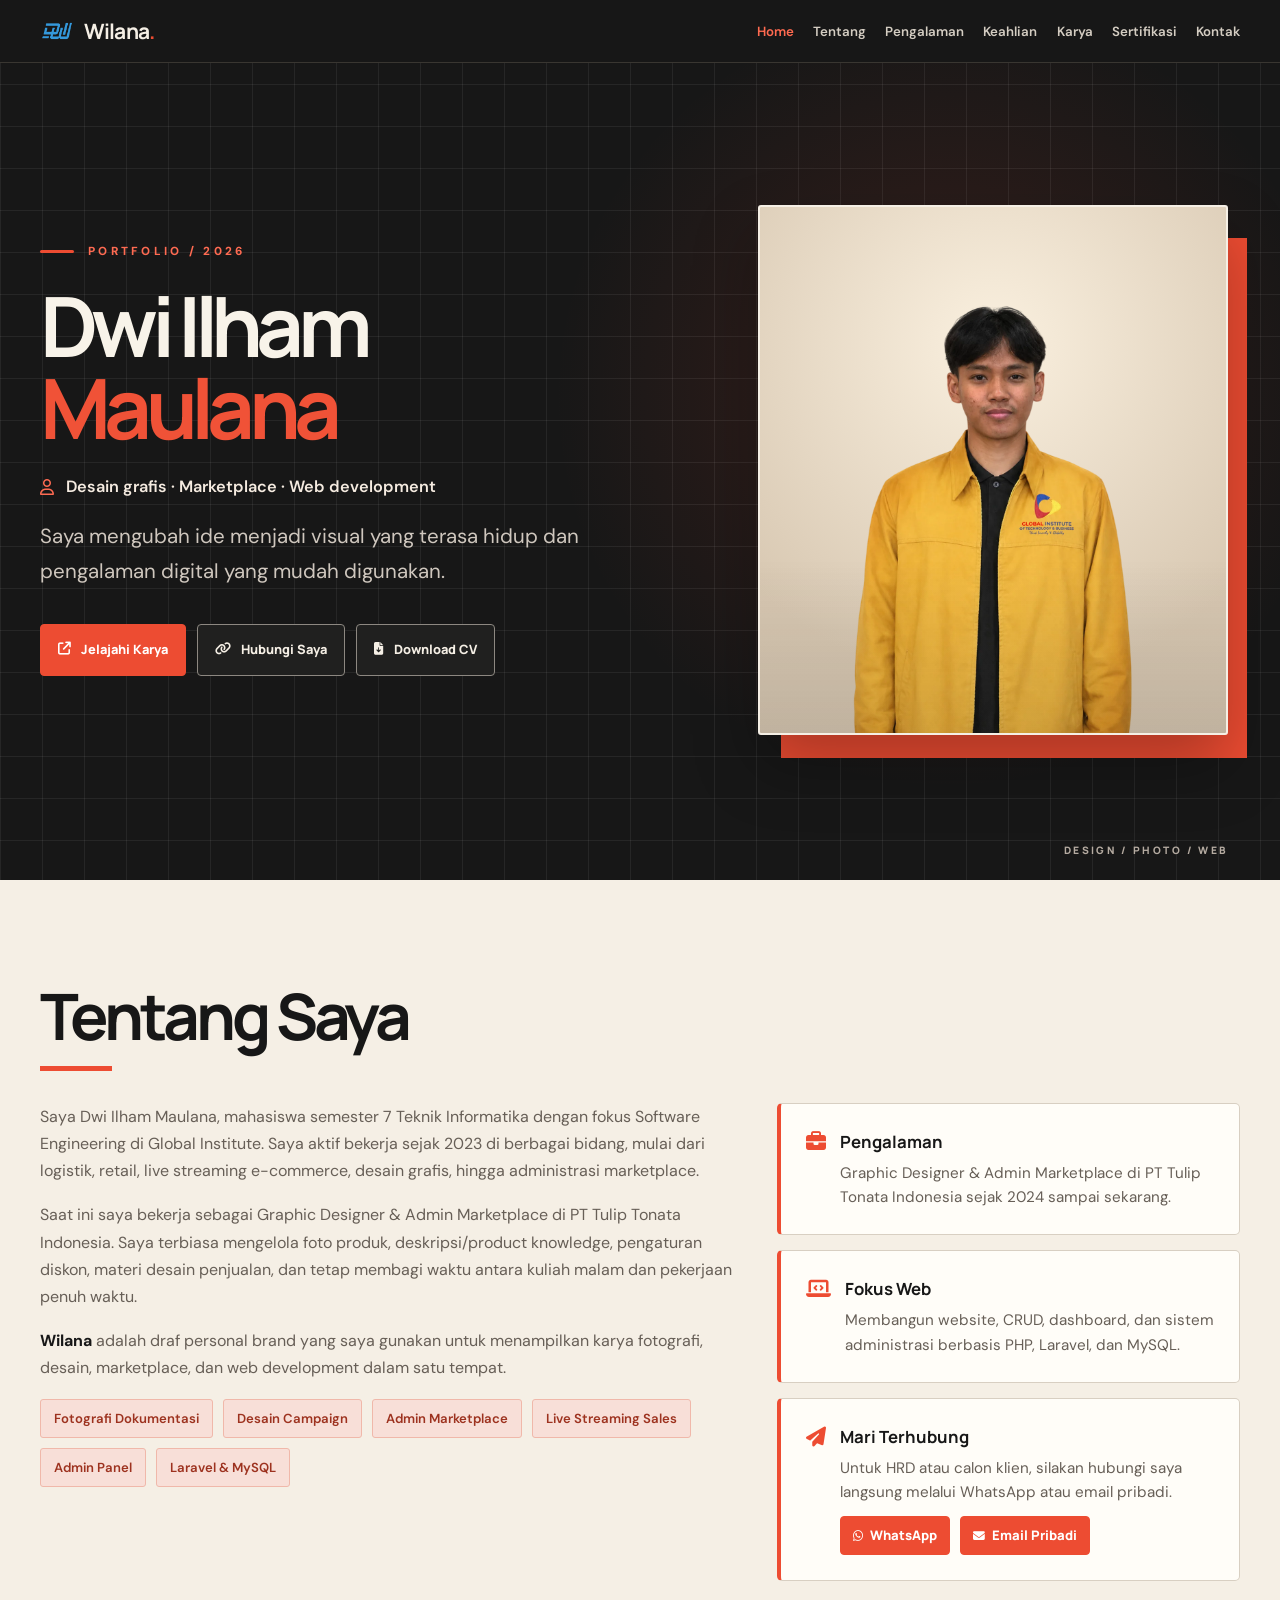
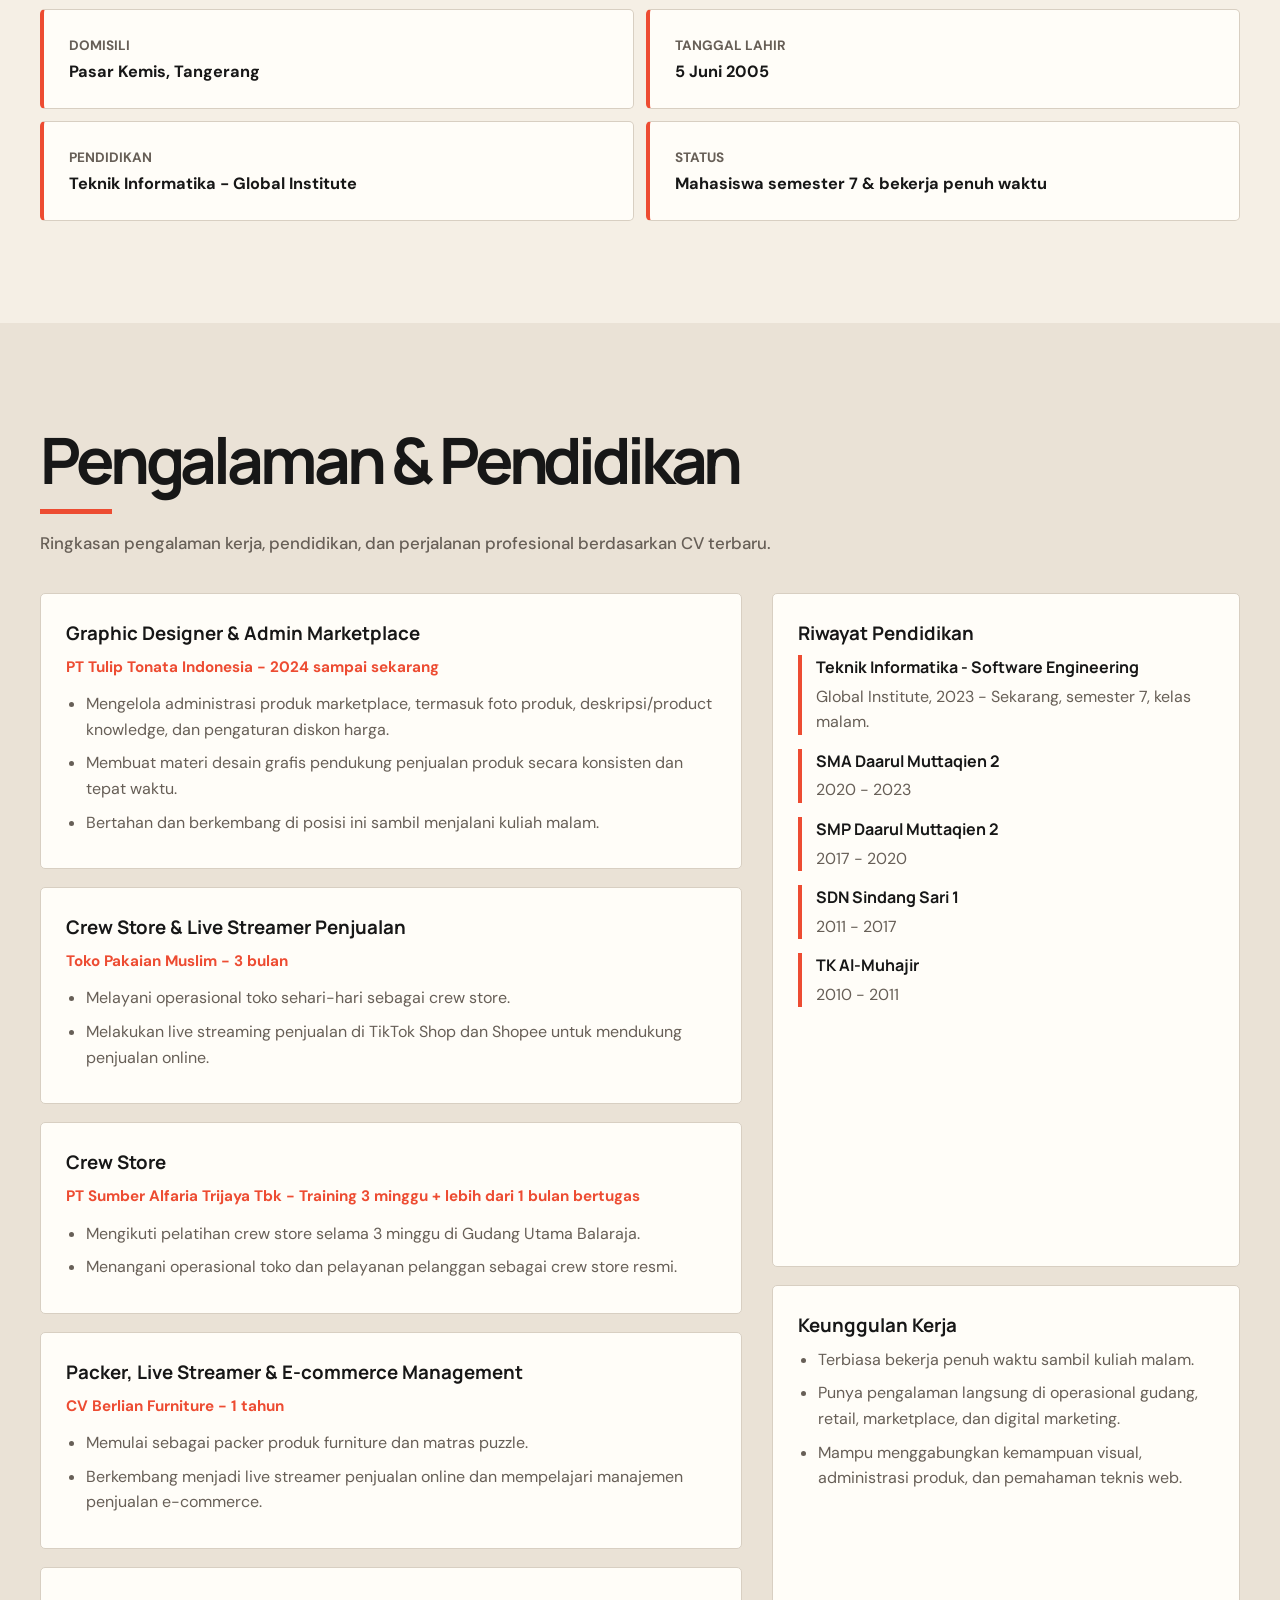
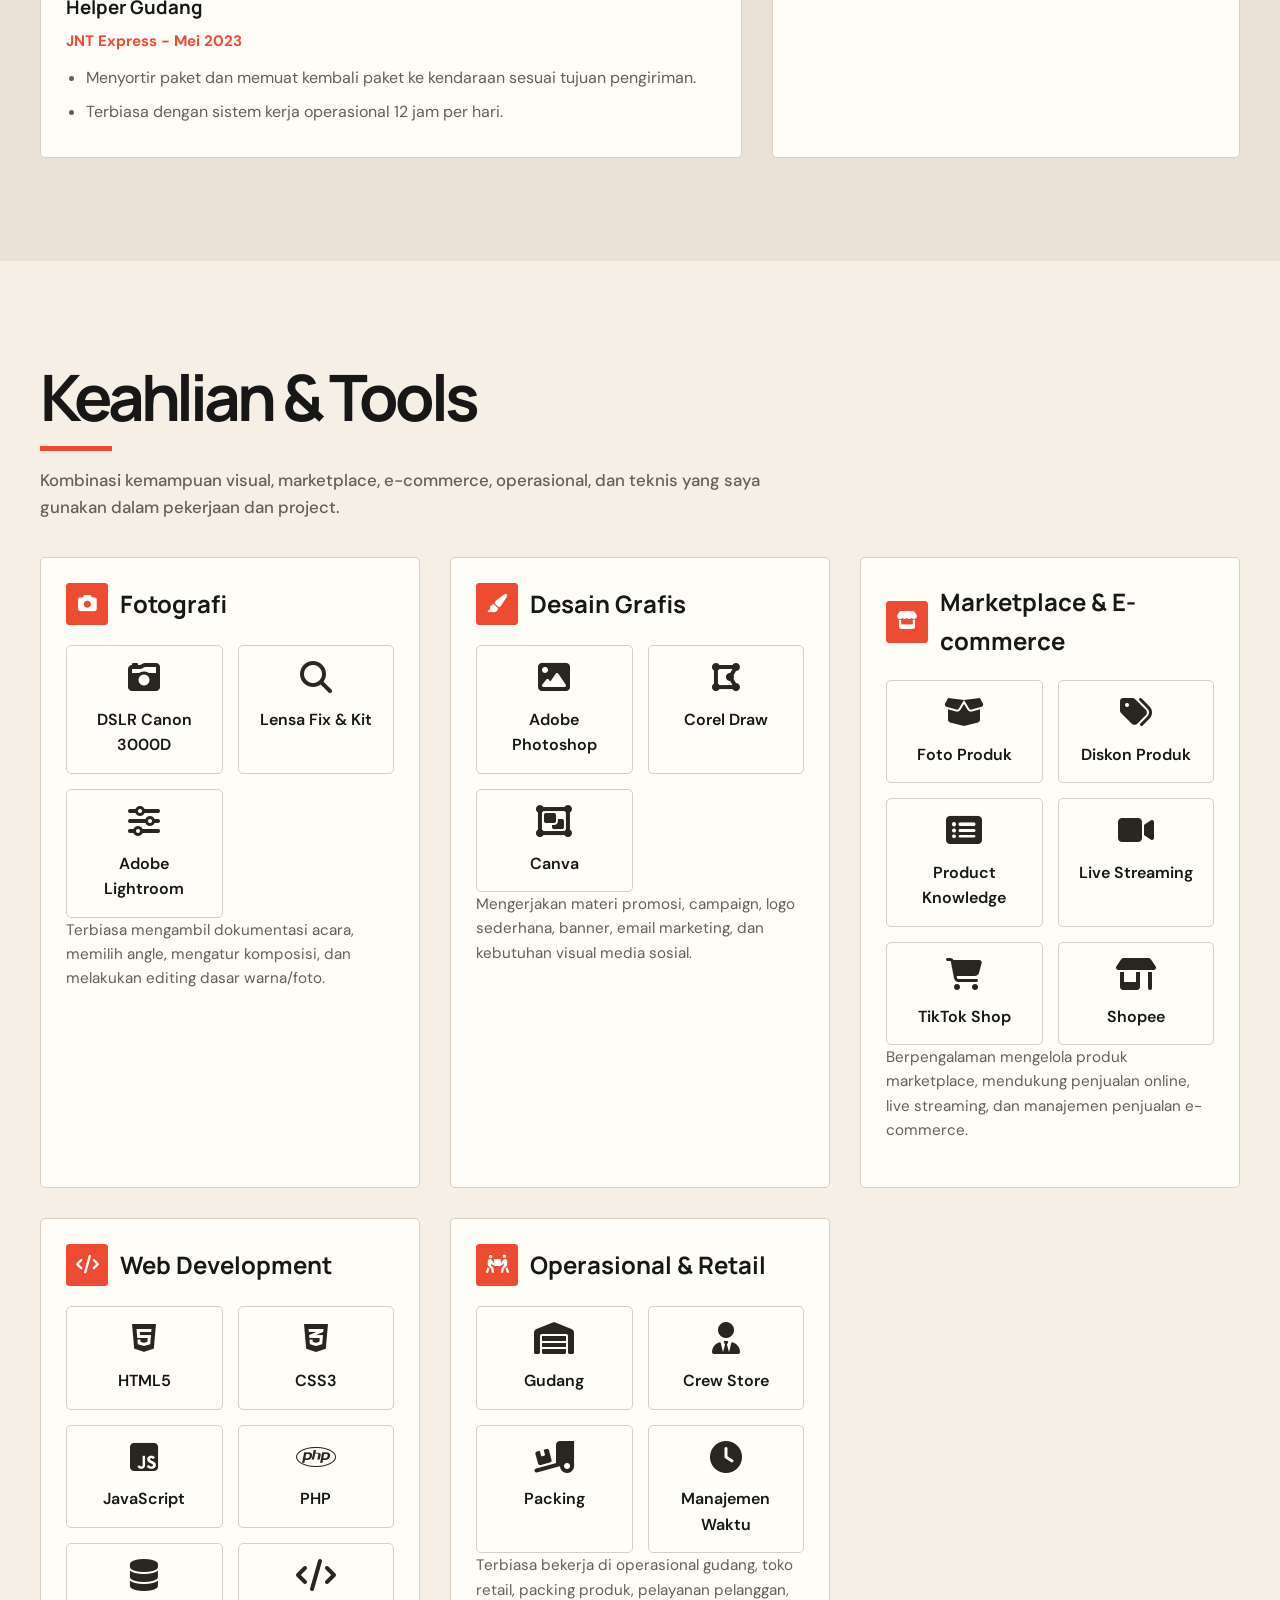
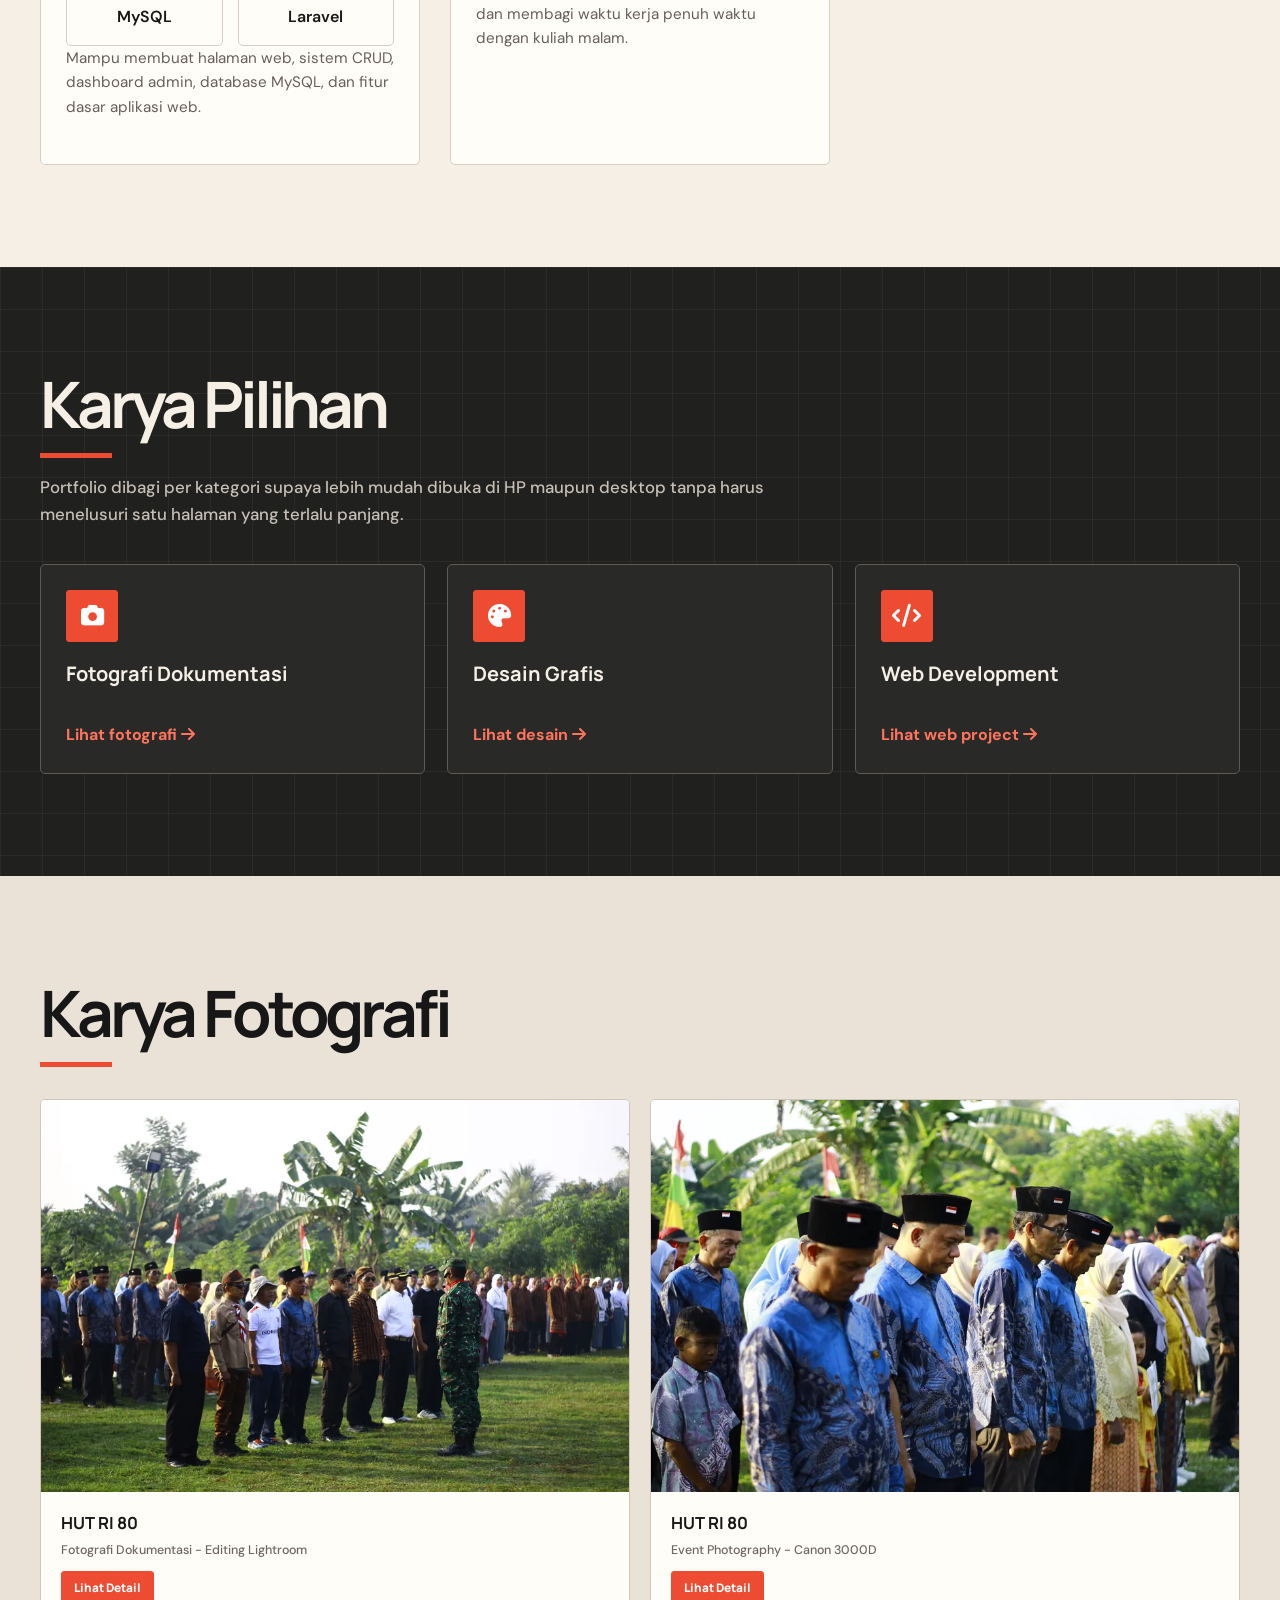
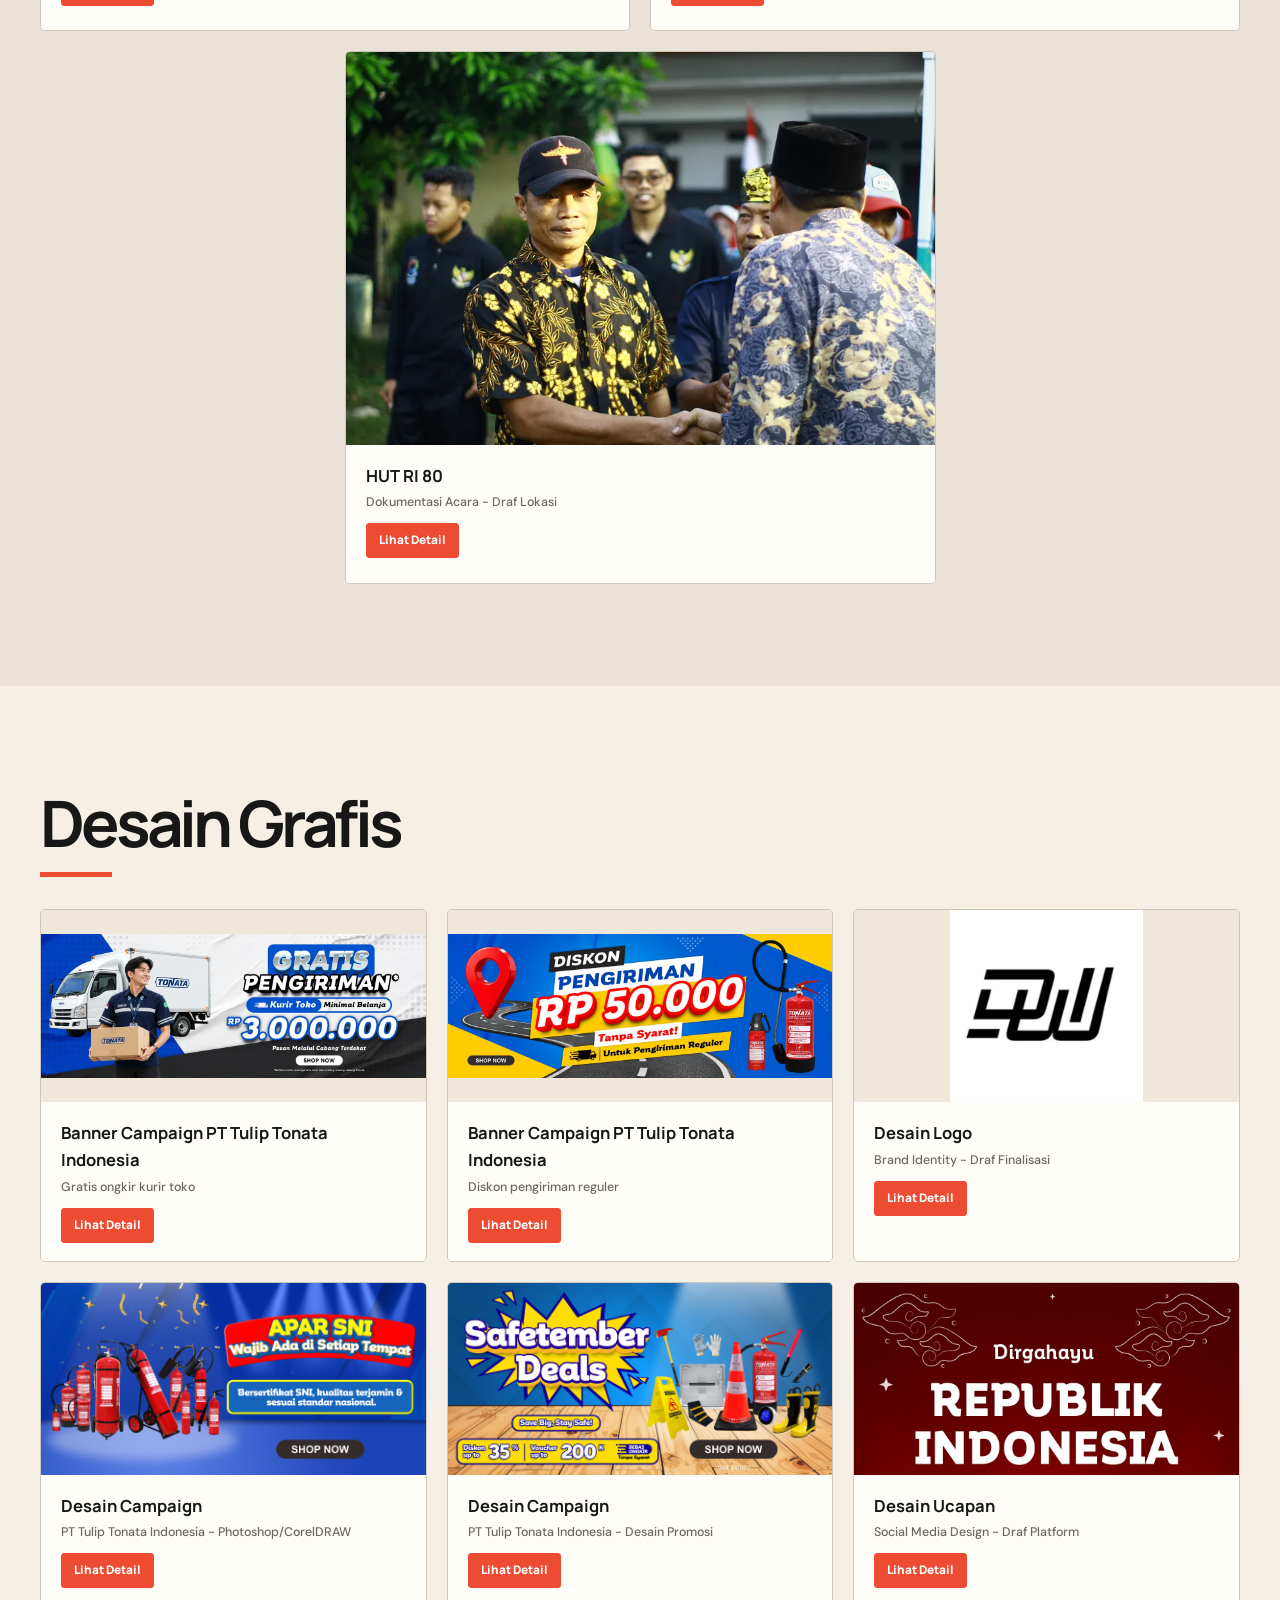
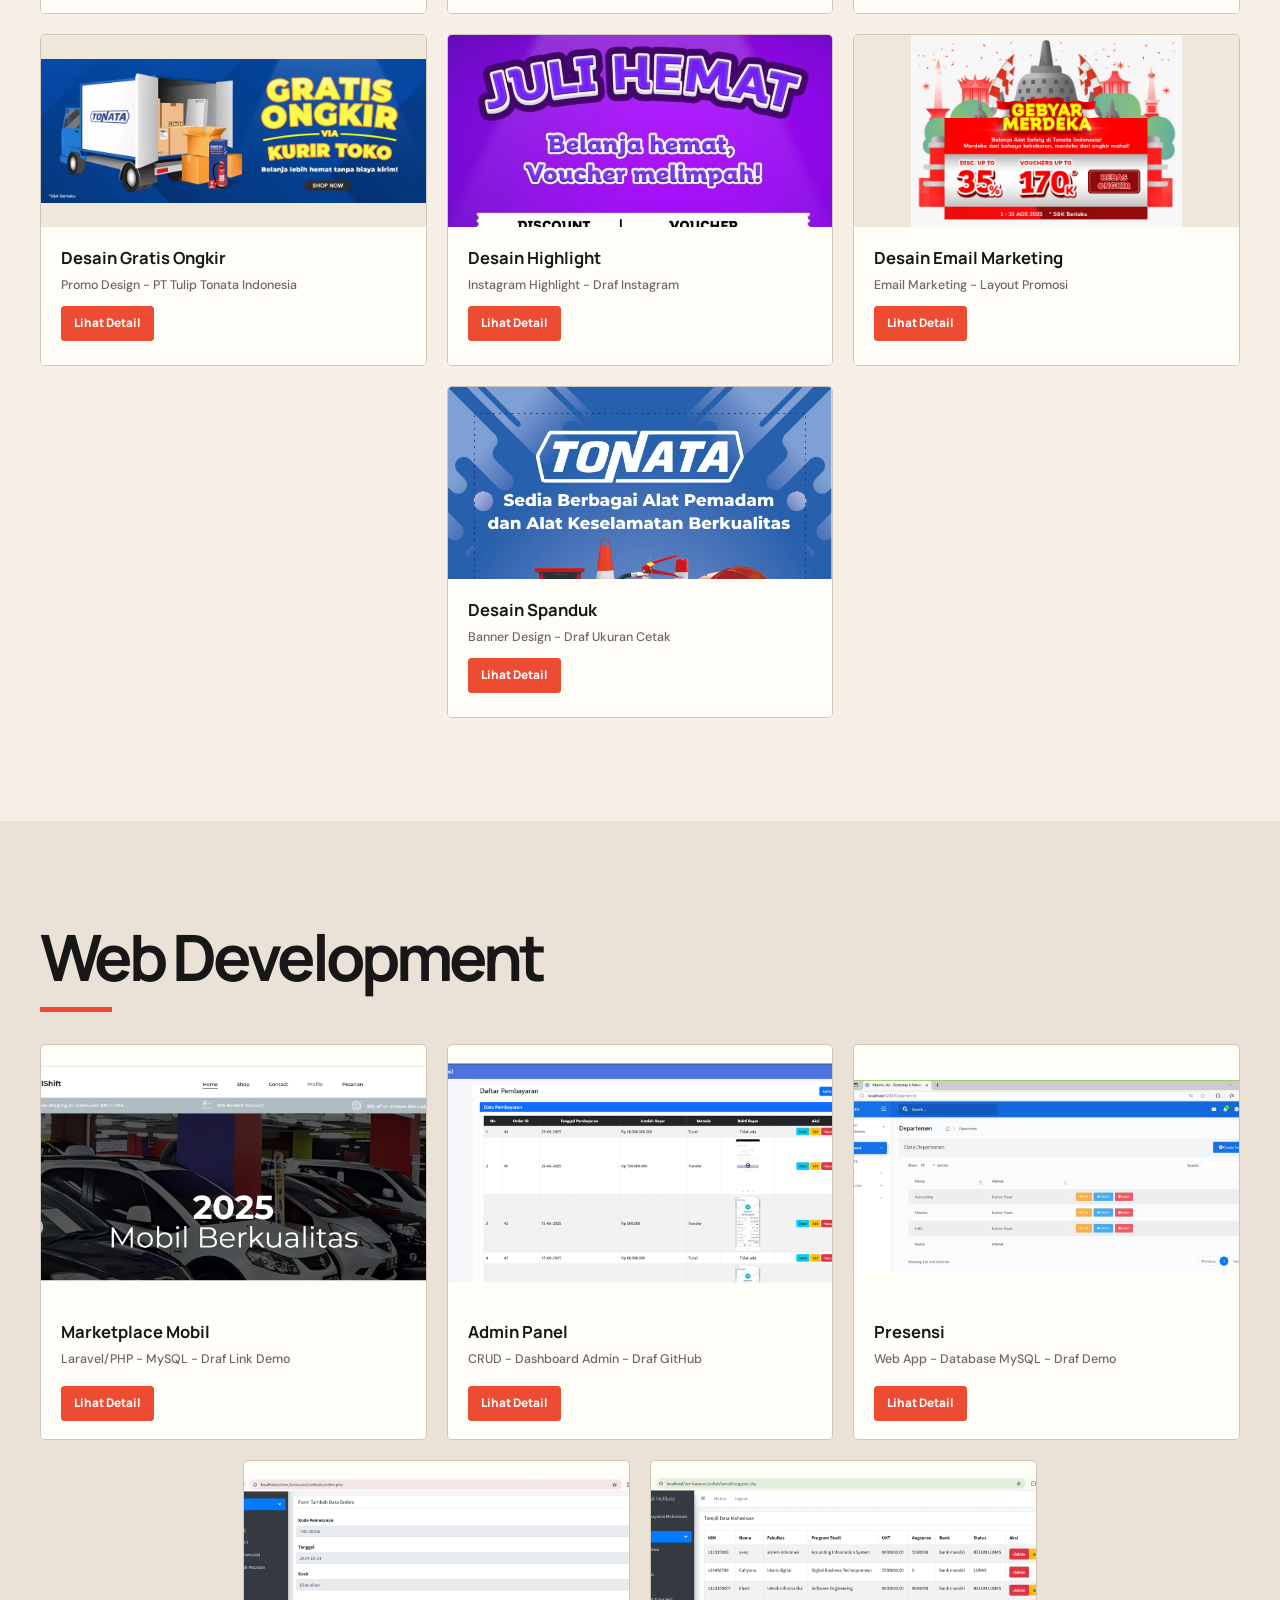
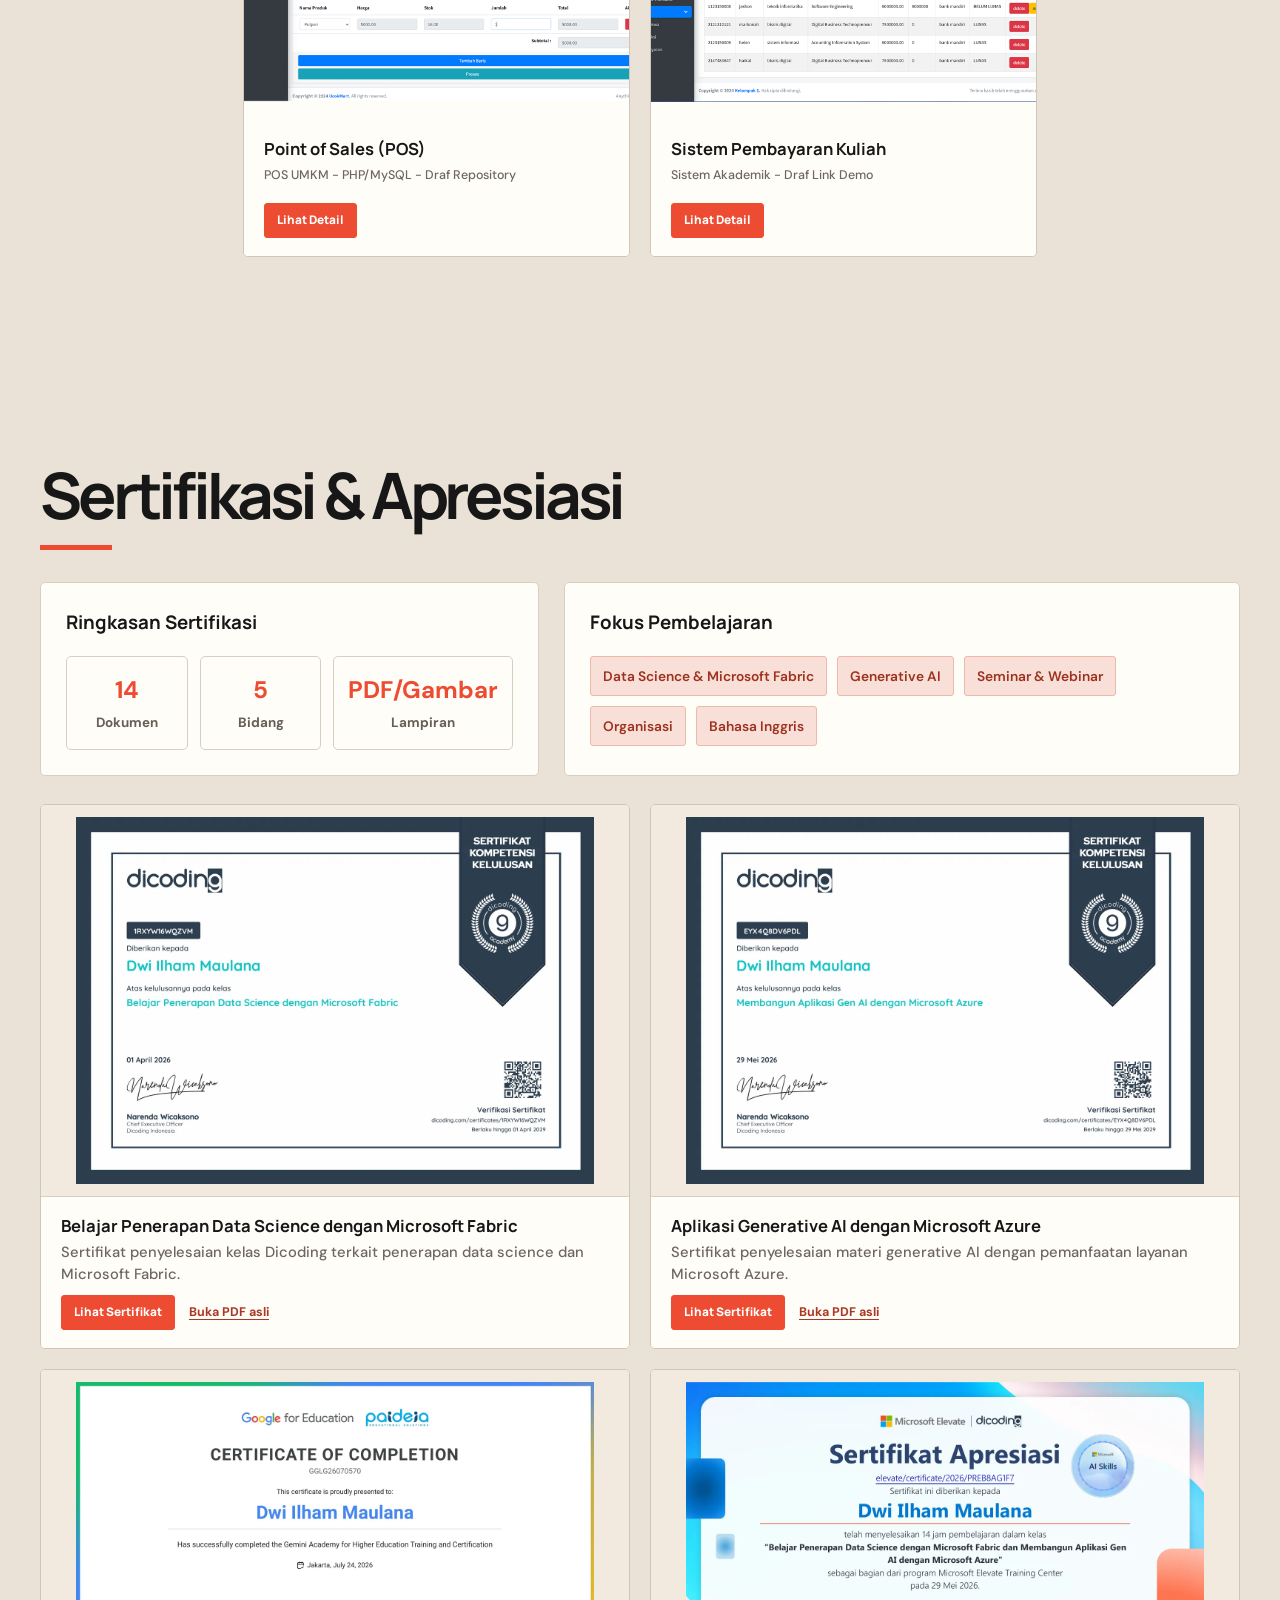
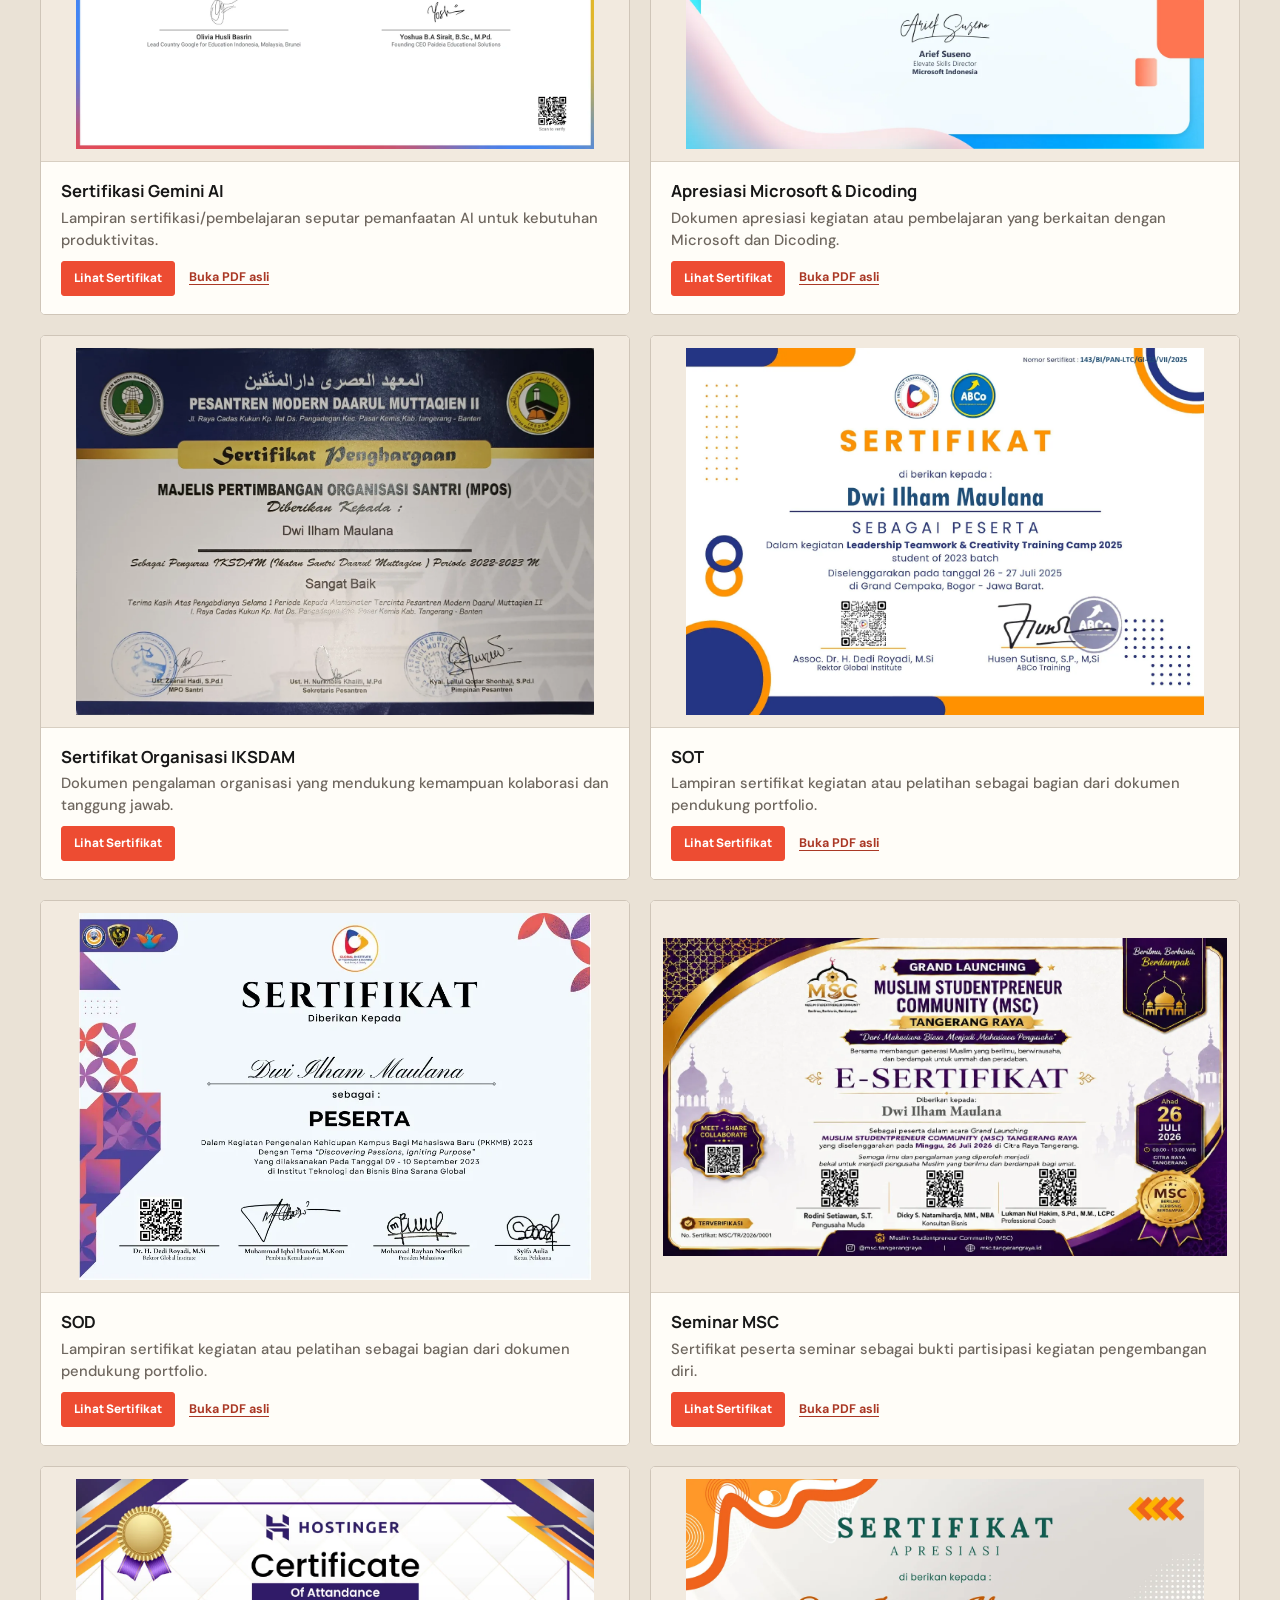
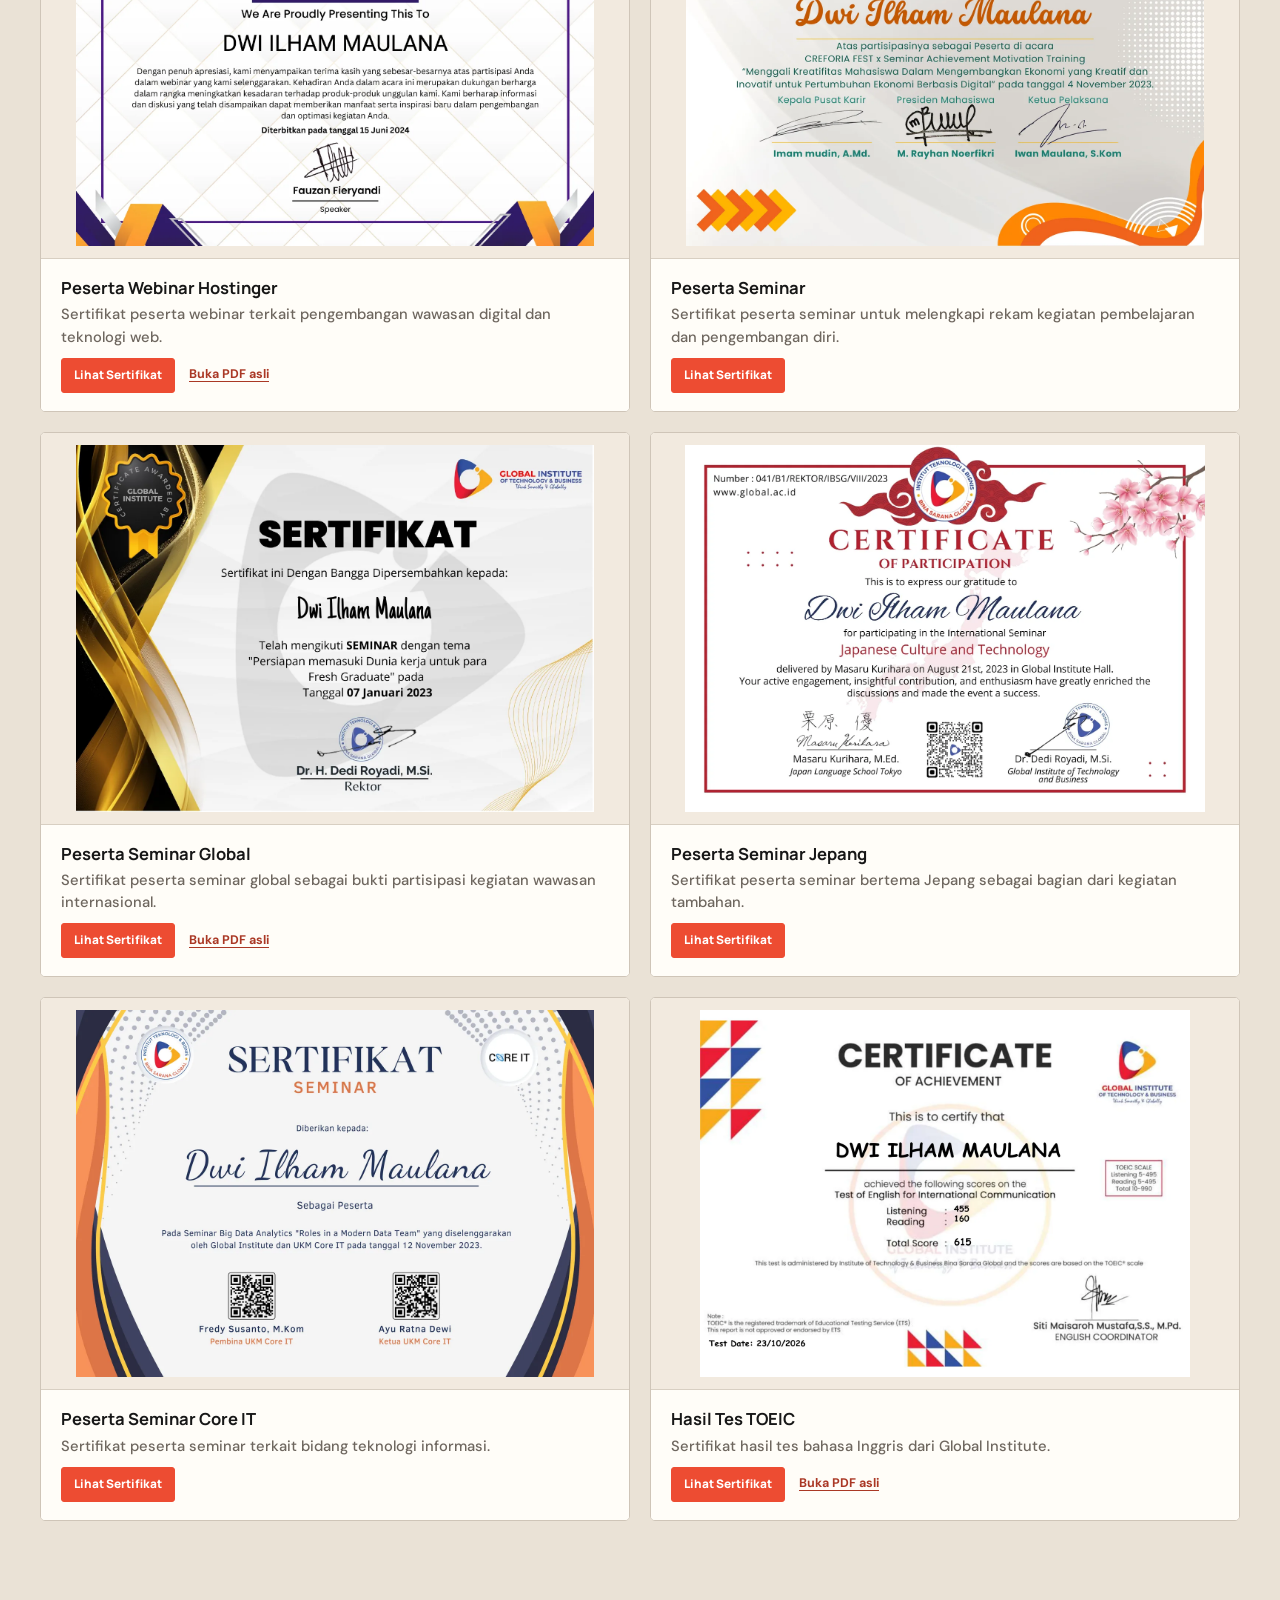
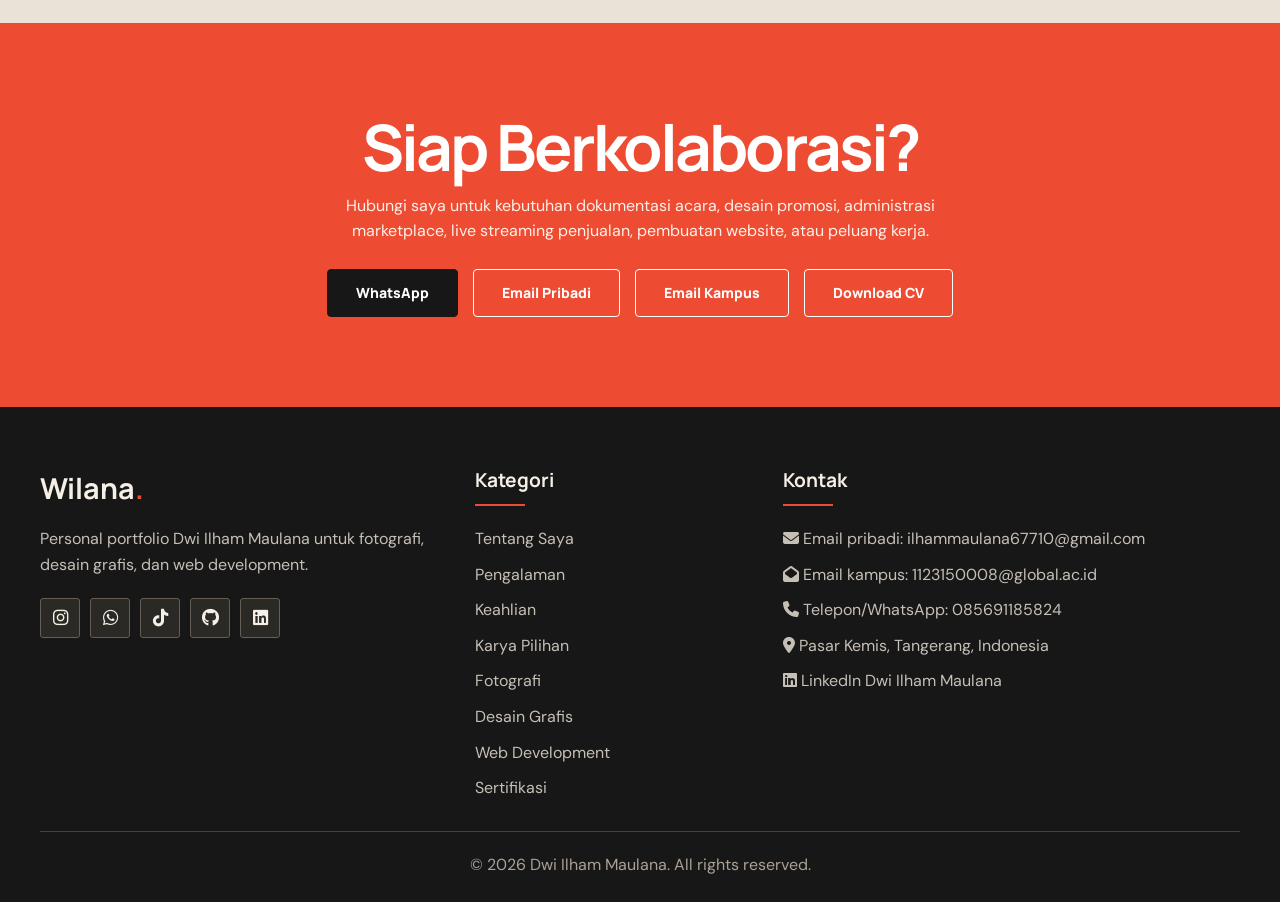
==== commit 283cbee8: "ganti gaya ui" ====
--- a/index.html
+++ b/index.html
@@ -3,7 +3,7 @@
 <head>
     <meta charset="UTF-8">
     <meta name="viewport" content="width=device-width, initial-scale=1.0">
-    <meta name="theme-color" content="#f7faff">
+    <meta name="theme-color" content="#171717">
     <meta name="description" content="Portfolio Dwi Ilham Maulana: fotografi, desain grafis, administrasi marketplace, dan pengembangan web.">
     <title>Dwi Ilham Maulana - Graphic Design, Marketplace Admin & Web Portfolio</title>
     <link rel="preconnect" href="https://fonts.googleapis.com">
@@ -1634,6 +1634,7 @@
         }
     </style>
     <link rel="stylesheet" href="professional.css">
+    <link rel="stylesheet" href="editorial.css?v=icons">
       <link rel="icon" type="image/png" href="dwi logo2.png">
 </head>
 <body>
@@ -1652,7 +1653,7 @@
                 <i class="fas fa-bars"></i>
             </button>
             
-            <ul class="nav-menu">
+            <ul class="nav-menu" id="primary-navigation">
                 <li class="nav-item"><a href="#home" class="nav-link">Home</a></li>
                 <li class="nav-item"><a href="#about" class="nav-link">Tentang</a></li>
                 <li class="nav-item"><a href="#experience" class="nav-link">Pengalaman</a></li>
@@ -1685,7 +1686,6 @@
                 <div class="portrait-frame">
                     <img src="ilham-hero.webp" alt="Dwi Ilham Maulana mengenakan jaket kuning" class="hero-img is-active" fetchpriority="high" decoding="async" width="1022" height="1538">
                     <img src="ilham2-hero.webp" alt="Dwi Ilham Maulana mengenakan seragam kerja" class="hero-img" aria-hidden="true" decoding="async" width="1024" height="1367">
-                    <button class="portrait-switch" type="button" aria-label="Ganti foto profil"><span aria-hidden="true">&#8635;</span></button>
                 </div>
             </div>
 
@@ -2518,24 +2518,6 @@
 
     <script>
         document.addEventListener('DOMContentLoaded', function() {
-            // Mobile Navigation
-            const hamburger = document.getElementById('hamburger');
-            const navMenu = document.querySelector('.nav-menu');
-            
-            hamburger.addEventListener('click', function() {
-                navMenu.classList.toggle('active');
-                hamburger.innerHTML = navMenu.classList.contains('active') ? 
-                    '<i class="fas fa-times"></i>' : '<i class="fas fa-bars"></i>';
-            });
-            
-            // Close mobile nav when clicking on a link
-            document.querySelectorAll('.nav-link').forEach(link => {
-                link.addEventListener('click', () => {
-                    navMenu.classList.remove('active');
-                    hamburger.innerHTML = '<i class="fas fa-bars"></i>';
-                });
-            });
-            
             // Header scroll effect
             const header = document.getElementById('header');
 
--- a/professional.css
+++ b/professional.css
@@ -263,10 +263,8 @@
   from { transform: translate3d(0, 0, 0); }
   to { transform: translate3d(0, -100%, 0); }
 }
-.portrait-switch { position: absolute; right: 16px; bottom: 16px; z-index: 3; width: 42px; height: 42px; border: 1px solid rgba(65,119,170,.28); border-radius: 50%; background: rgba(255,255,255,.9); color: #205a87; box-shadow: 0 5px 18px rgba(31,79,122,.15); font: 1.6rem/1 sans-serif; cursor: pointer; transition: background-color .2s ease, transform .2s ease; }
-.portrait-switch:hover { background: #eaf5ff; transform: rotate(30deg); }
 @media (prefers-reduced-motion: reduce) {
-  .portrait-frame .hero-img, .portrait-switch { transition: none; }
+  .portrait-frame .hero-img { transition: none; }
   .portrait-frame .hero-img.is-entering, .portrait-frame .hero-img.is-exiting { animation: none; }
 }
 .photo-item, .design-item, .dev-item { transform: none; transition: transform .22s ease, border-color .22s ease; }
--- a/editorial.css
+++ b/editorial.css
@@ -0,0 +1,500 @@
+/* Editorial portfolio: charcoal grid, warm paper, and vermilion accents. */
+:root {
+  color-scheme: light;
+  --primary: #1b1a18;
+  --secondary: #ed4c32;
+  --accent: #ed4c32;
+  --dark: #171717;
+  --text: #292622;
+  --muted: #675f57;
+  --line: #d8cfc2;
+  --surface: #fffdf8;
+  --surface-raised: #f4eee4;
+  --paper: #f5efe5;
+  --paper-deep: #eae2d6;
+  --ink: #171717;
+  --red: #ed4c32;
+}
+
+html { scroll-padding-top: 82px; }
+body, main { background: var(--paper); color: var(--text); }
+::selection { background: var(--red); color: white; }
+:focus-visible { outline-color: var(--red); }
+.container { width: min(100% - 48px, 1200px); }
+.section { padding: clamp(78px, 8vw, 116px) 0; }
+.section-title {
+  color: var(--ink);
+  text-align: left;
+  font-size: clamp(2.45rem, 5vw, 4.6rem);
+  line-height: 1.07;
+  letter-spacing: -.065em;
+  margin-bottom: 52px;
+}
+.section-title::after {
+  left: 0;
+  bottom: -20px;
+  transform: none;
+  width: 72px;
+  height: 5px;
+  border-radius: 0;
+  background: var(--red);
+}
+.section-desc {
+  color: var(--muted);
+  text-align: left;
+  font-weight: 500;
+  margin: -16px 0 36px;
+  max-width: 760px;
+}
+
+/* A compact dark masthead keeps the portfolio identity visible on every screen. */
+header, header.scrolled {
+  background: #171717;
+  border-bottom: 1px solid #393631;
+  box-shadow: none;
+}
+.nav-container { position: relative; padding: 14px 0; gap: 20px; }
+.logo, .logo > span { color: #f5efe5; }
+.logo span span, .footer-logo span { color: var(--red); }
+.logo-img { width: 34px; height: 34px; }
+.nav-menu { gap: clamp(10px, 1.5vw, 22px); }
+.nav-link { color: #d4cdc2; font-size: .83rem; }
+.nav-link:hover, .nav-link.active { color: #ff6a50; }
+.nav-link::after { background: var(--red); }
+.hamburger { color: #f5efe5; }
+
+.btn, .mini-link, .hero-cta .btn {
+  border-radius: 4px;
+  background: var(--red);
+  color: white;
+  border: 1px solid var(--red);
+  box-shadow: none;
+  font-weight: 800;
+}
+.btn:hover, .mini-link:hover, .hero-cta .btn:hover {
+  background: #d73d25;
+  color: white;
+  border-color: #d73d25;
+  box-shadow: 4px 4px 0 rgba(23,23,23,.22);
+}
+.btn-outline, .hero-cta .btn-outline {
+  background: transparent;
+  color: var(--ink);
+  border: 1px solid var(--ink);
+  box-shadow: none;
+}
+.btn-outline:hover, .hero-cta .btn-outline:hover {
+  background: var(--ink);
+  color: white;
+  border-color: var(--ink);
+}
+
+.hero {
+  min-height: min(880px, 100svh);
+  padding: 132px 0 94px;
+  color: var(--paper);
+  background-color: #171717;
+  background-image:
+    linear-gradient(rgba(255,255,255,.065) 1px, transparent 1px),
+    linear-gradient(90deg, rgba(255,255,255,.065) 1px, transparent 1px),
+    radial-gradient(circle at 74% 45%, rgba(237,76,50,.16), transparent 37%);
+  background-size: 42px 42px, 42px 42px, auto;
+}
+.hero::before { display: none; }
+.hero::after {
+  content: 'DESIGN  /  PHOTO  /  WEB';
+  position: absolute;
+  right: 4%;
+  bottom: 25px;
+  width: auto;
+  height: auto;
+  color: #b5aba1;
+  background: none;
+  font: 800 .64rem/1 Manrope, sans-serif;
+  letter-spacing: .24em;
+}
+.hero-content { grid-template-columns: minmax(0, 1.12fr) minmax(310px, .88fr); gap: clamp(38px, 6vw, 90px); }
+.hero-kicker { color: #ff6b52; letter-spacing: .28em; }
+.hero-kicker::before { background: var(--red); width: 34px; height: 3px; }
+.hero-title {
+  color: #f8f3e9;
+  font-size: clamp(3.5rem, 6.5vw, 6.8rem);
+  letter-spacing: -.08em;
+  line-height: .98;
+}
+.hero-title span { color: #f05237; }
+.hero-subtitle { color: #f5ebe0; font-size: 1.02rem; }
+.hero-subtitle i { color: #ff6b52; }
+.hero-copy { color: #cfc7be; max-width: 550px; }
+.hero-cta { gap: 11px; }
+.hero-cta .btn { min-height: 52px; padding: 12px 17px; font-size: .8rem; }
+.hero-cta .btn-outline { color: #f5efe5; border-color: #8d8881; background: #20201f; }
+.hero-cta .btn-outline:hover { color: white; border-color: var(--red); background: var(--red); }
+.hero-image { width: min(100%, 470px); aspect-ratio: .85; }
+.hero-image::before { display: none; }
+.hero-image::after {
+  inset: 10% -4% -4% 5%;
+  border-radius: 0;
+  background: var(--red);
+  z-index: -1;
+}
+.portrait-glow { display: none; }
+.portrait-frame {
+  height: 96%;
+  border: 2px solid #f5efe5;
+  border-radius: 3px;
+  background: radial-gradient(circle at 50% 26%, #faf0df, #d8c8b2 75%);
+  box-shadow: 0 30px 65px rgba(0,0,0,.28);
+}
+.portrait-frame::before { background: linear-gradient(180deg, transparent 67%, rgba(23,23,23,.12)); }
+.portrait-frame .hero-img { object-fit: contain; object-position: bottom center; }
+
+.about, .skills, .design { background: var(--paper); }
+.resume, .photography, .development, .certifications { background: var(--paper-deep); }
+.glass-card, .highlight-item, .fact-item, .resume-card, .skill-category,
+.skill-item, .cert-intro, .cert-highlight, .cert-stat, .cert-card {
+  background: var(--surface);
+  color: var(--text);
+  border: 1px solid var(--line);
+  border-radius: 5px;
+  box-shadow: none;
+}
+.highlight-item, .fact-item, .education-item { border-left: 4px solid var(--red); }
+.about-text p, .highlight-item p, .resume-card li, .education-item p,
+.skill-note, .cert-intro p, .cert-highlight p, .cert-stat span, .fact-label {
+  color: var(--muted);
+}
+.about-text strong { color: var(--ink); }
+.highlight-item h3, .fact-value, .resume-card h3, .education-item h3,
+.skill-title, .skill-name, .cert-intro h3, .cert-highlight h3, .cert-card h3 {
+  color: var(--ink);
+}
+.highlight-item i, .resume-meta, .cert-stat strong { color: var(--red); }
+.tag, .cert-tag {
+  background: #f8dfd8;
+  border: 1px solid #f0b8aa;
+  color: #9d321f;
+  border-radius: 3px;
+}
+.skill-icon, .photography .skill-icon, .design .skill-icon,
+.development .skill-icon, .cert-icon {
+  width: 42px;
+  height: 42px;
+  flex: 0 0 42px;
+  background: var(--red);
+  border: 1px solid var(--red);
+  color: white;
+  border-radius: 3px;
+  font-size: 1.15rem;
+}
+.skill-header { gap: 12px; }
+.skill-header .skill-icon { margin-right: 0; }
+.skill-category:hover, .cert-card:hover { border-color: var(--red); box-shadow: 6px 6px 0 rgba(237,76,50,.13); }
+.skill-item:hover { background: #f9e8e0; box-shadow: none; }
+.mini-link { justify-content: center; }
+.highlight-actions .mini-link i,
+.highlight-actions .mini-link:hover i {
+  color: #fff !important;
+  width: auto;
+  margin: 0;
+  font-size: .9em;
+  line-height: 1;
+}
+
+.portfolio-overview {
+  color: var(--paper);
+  background-color: #20201e;
+  background-image:
+    linear-gradient(rgba(255,255,255,.045) 1px, transparent 1px),
+    linear-gradient(90deg, rgba(255,255,255,.045) 1px, transparent 1px);
+  background-size: 42px 42px;
+}
+.portfolio-overview .section-title { color: #f5efe5; }
+.portfolio-overview .section-desc { color: #c6bfb6; }
+.portfolio-tab {
+  background: #292927;
+  border: 1px solid #615a54;
+  border-radius: 5px;
+  box-shadow: none;
+  color: #f5efe5;
+}
+.portfolio-tab:hover { border-color: var(--red); box-shadow: 6px 6px 0 rgba(237,76,50,.18); }
+.portfolio-tab h3 { color: #f5efe5; }
+.portfolio-tab p { color: #c6bfb6; }
+.portfolio-tab a { color: #ff745c; }
+.portfolio-icon, .portfolio-tab:nth-child(2) .portfolio-icon,
+.portfolio-tab:nth-child(3) .portfolio-icon {
+  background: var(--red);
+  border-color: var(--red);
+  color: white;
+  border-radius: 3px;
+}
+
+.photo-grid, .design-grid, .dev-grid, .cert-grid { gap: 20px; }
+.photo-item, .design-item, .dev-item,
+.cert-grid .cert-card {
+  border: 1px solid #cfc5b8;
+  border-radius: 5px;
+  background: #fffdf8;
+  box-shadow: none;
+}
+.photo-item:hover, .design-item:hover, .dev-item:hover,
+.cert-grid .cert-card:hover {
+  border-color: var(--red);
+  box-shadow: 6px 6px 0 rgba(237,76,50,.17);
+}
+.photo-grid .photo-overlay, .design-grid .design-overlay {
+  background: #fffdf8;
+  color: var(--ink);
+  min-height: 138px;
+  padding: 18px 20px;
+}
+.photo-grid .photo-title, .design-grid .photo-title { color: var(--ink); }
+.photo-grid .project-meta, .design-grid .project-meta { color: var(--muted); }
+.photo-grid .photo-overlay .btn, .design-grid .design-overlay .btn,
+.dev-overlay .btn, .cert-grid .cert-overlay .btn {
+  background: var(--red);
+  color: white;
+  border: 1px solid var(--red);
+  border-radius: 3px;
+  box-shadow: none;
+}
+.photo-grid .photo-overlay .btn:hover, .design-grid .design-overlay .btn:hover,
+.dev-overlay .btn:hover, .cert-grid .cert-overlay .btn:hover {
+  background: #d73d25;
+  color: white;
+  border-color: #d73d25;
+}
+.design-grid .design-item { flex-basis: calc((100% - 40px) / 3); }
+.design-grid .design-img { background: #f0e7db; }
+.dev-grid .dev-item {
+  height: auto;
+  min-width: 0;
+  flex: 0 0 calc((100% - 40px) / 3);
+  display: flex;
+  flex-direction: column;
+}
+.dev-grid .dev-img { width: 100%; height: auto; aspect-ratio: 3 / 2; object-fit: cover; }
+.dev-grid .dev-overlay {
+  position: static;
+  width: auto;
+  height: auto;
+  min-height: 138px;
+  opacity: 1;
+  display: flex;
+  align-items: flex-start;
+  justify-content: flex-start;
+  text-align: left;
+  padding: 18px 20px;
+  background: #fffdf8;
+  color: var(--ink);
+}
+.dev-grid .dev-overlay .photo-title { font-size: 1.04rem; margin-bottom: 4px; }
+.dev-grid .dev-overlay .project-meta { color: var(--muted); margin-bottom: 10px; }
+.dev-grid .dev-overlay .btn { margin-top: auto; }
+.cert-grid { gap: 20px; }
+.cert-grid .cert-card { border-radius: 5px; }
+.cert-img { background: #f2eadf; border-bottom: 1px solid var(--line); }
+.cert-overlay { background: #fffdf8; color: var(--ink); }
+.cert-grid .cert-overlay .photo-title { color: var(--ink); }
+.cert-grid .cert-overlay .project-meta { color: var(--muted); }
+.cert-original { color: #aa3825; }
+.cert-original:hover { color: var(--ink); }
+.cert-grid .cert-card:last-child:nth-child(odd) { width: calc((100% - 20px) / 2); }
+.lightbox { background: rgba(17,16,15,.95); }
+.lightbox-content { box-shadow: 0 22px 70px rgba(0,0,0,.58); }
+.lightbox .close { border-radius: 3px; background: var(--red); border-color: var(--red); }
+
+.contact-cta {
+  padding: 90px 0;
+  border-top: 0;
+  color: white;
+  background: var(--red);
+}
+.contact-cta h2 { color: white; font-size: clamp(2.4rem, 5vw, 4.6rem); line-height: 1.06; }
+.contact-cta p { color: #fff0e9; }
+.contact-actions .btn { background: var(--ink); color: white; border-color: var(--ink); }
+.contact-actions .btn-outline { background: transparent; border-color: white; color: white; }
+.contact-actions .btn:hover { background: white; color: var(--ink); border-color: white; }
+
+footer {
+  background: #171717;
+  color: #f5efe5;
+  border-top: 0;
+  padding: 58px 0 25px;
+}
+.footer-content { grid-template-columns: 1.05fr .7fr 1.25fr; gap: clamp(25px, 4vw, 65px); }
+.footer-logo { color: #f5efe5; }
+.footer-about p { color: #c6bfb6; }
+.footer-heading { color: #f5efe5; }
+.footer-heading::after { background: var(--red); }
+.footer-links li { color: #c6bfb6; }
+.footer-links a:hover { color: #ff745c; padding-left: 0; }
+.social-link { background: #2b2926; color: #f5efe5; border-color: #665e55; border-radius: 3px; }
+.social-link i { color: #f5efe5; }
+.social-link:hover, .social-link:hover i { background: var(--red); color: white; }
+.copyright { border-color: #48423d; color: #aaa197; }
+.back-to-top, .back-to-top:hover { background: var(--red); color: white; border-radius: 3px; }
+
+@media (max-width: 1099px) {
+  .design-grid .design-item { flex-basis: calc((100% - 20px) / 2); }
+  .dev-grid .dev-item { flex-basis: calc((100% - 20px) / 2); }
+}
+@media (max-width: 900px) {
+  .nav-container { padding: 12px 0; }
+  .hamburger { display: flex; align-items: center; justify-content: center; width: 44px; height: 44px; z-index: 2; }
+  .nav-menu {
+    position: absolute;
+    top: calc(100% + 1px);
+    left: 0;
+    right: 0;
+    width: 100%;
+    height: auto;
+    max-height: calc(100dvh - 76px);
+    overflow-y: auto;
+    display: grid;
+    grid-template-columns: repeat(2, minmax(0, 1fr));
+    align-items: stretch;
+    justify-content: stretch;
+    gap: 8px;
+    padding: 16px;
+    background: #20201f;
+    border: 1px solid #48423d;
+    border-top: 0;
+    border-radius: 0 0 6px 6px;
+    box-shadow: 0 22px 45px rgba(0,0,0,.28);
+    opacity: 0;
+    visibility: hidden;
+    pointer-events: none;
+    transform: translateY(-8px);
+    transition: opacity .2s ease, transform .2s ease, visibility .2s;
+  }
+  .nav-menu.active {
+    right: 0;
+    opacity: 1;
+    visibility: visible;
+    pointer-events: auto;
+    transform: translateY(0);
+  }
+  .nav-item { margin: 0; min-width: 0; }
+  .nav-item:last-child { grid-column: 1 / -1; width: calc(50% - 4px); justify-self: center; }
+  .nav-link {
+    display: flex;
+    align-items: center;
+    justify-content: center;
+    min-height: 44px;
+    padding: 8px 10px;
+    border: 1px solid #49433d;
+    border-radius: 3px;
+    color: #f5efe5;
+    font-size: .9rem;
+    text-align: center;
+  }
+  .nav-link.active { background: var(--red); border-color: var(--red); color: white; }
+  .nav-link::after { display: none; }
+  .hero { min-height: auto; }
+  .hero-content { grid-template-columns: 1fr; gap: 45px; text-align: center; }
+  .hero-text { max-width: 700px; margin: 0 auto; }
+  .hero-kicker, .hero-subtitle, .hero-cta { justify-content: center; }
+  .hero-copy { margin-left: auto; margin-right: auto; }
+  .hero-image { width: min(100%, 430px); }
+  .footer-content { grid-template-columns: repeat(2, minmax(0,1fr)); }
+  .footer-about { grid-column: 1 / -1; }
+}
+@media (max-width: 768px) {
+  .section { padding: 72px 0; }
+  .section-title { text-align: center; font-size: clamp(2.25rem, 8vw, 3.1rem); margin-bottom: 48px; }
+  .section-title::after { left: 50%; transform: translateX(-50%); }
+  .section-desc { text-align: center; margin: -12px auto 32px; }
+  .hero { padding: 112px 0 74px; }
+  .hero::after { display: none; }
+  .hero-title { font-size: clamp(3rem, 10vw, 5.4rem); }
+  .hero-copy { font-size: 1.02rem; }
+  .about-highlights, .resume-grid, .skills-container, .cert-summary { gap: 15px; }
+  .design-grid .design-item, .dev-grid .dev-item { flex-basis: 100%; }
+  .dev-grid .dev-item { max-width: 560px; }
+  .photo-grid .photo-item:last-child:nth-child(odd),
+  .cert-grid .cert-card:last-child:nth-child(odd) { width: 100%; }
+  .photo-grid .photo-overlay, .design-grid .design-overlay, .dev-grid .dev-overlay { min-height: 0; }
+  .contact-cta { padding: 76px 0; }
+}
+@media (max-width: 600px) {
+  .container { width: min(100% - 32px, 1200px); }
+  .section { padding: 62px 0; }
+  .hero { padding: 104px 0 62px; }
+  .hero-content { gap: 32px; }
+  .hero-kicker { font-size: .64rem; letter-spacing: .2em; }
+  .hero-kicker::before { width: 24px; }
+  .hero-title { font-size: clamp(2.8rem, 11.4vw, 4.2rem); margin-bottom: 20px; }
+  .hero-subtitle { font-size: .83rem; line-height: 1.5; }
+  .hero-copy { margin-bottom: 25px; font-size: .97rem; }
+  .hero-cta {
+    display: grid;
+    grid-template-columns: repeat(2, minmax(0, 1fr));
+    gap: 9px;
+    max-width: 440px;
+    margin: 0 auto;
+  }
+  .hero-cta .btn {
+    width: 100%;
+    min-width: 0;
+    min-height: 46px;
+    padding: 10px 7px;
+    gap: 6px;
+    font-size: .73rem;
+    white-space: nowrap;
+  }
+  .hero-cta .btn:first-child { grid-column: 1 / -1; }
+  .hero-image { width: min(100% - 12px, 350px); }
+  .hero-image::after { inset: 8% -3% -3% 4%; }
+  .section-title { font-size: clamp(2.05rem, 8.6vw, 2.7rem); }
+  .tag-list, .cert-tags { justify-content: center; }
+  .profile-facts { grid-template-columns: repeat(2, minmax(0,1fr)); }
+  .fact-item { padding: 14px 12px; min-width: 0; }
+  .fact-label { font-size: .7rem; }
+  .fact-value { font-size: .86rem; overflow-wrap: anywhere; }
+  .highlight-item, .resume-card, .skill-category, .cert-intro, .cert-highlight { padding: 20px; }
+  .highlight-actions { display: grid; grid-template-columns: repeat(2,minmax(0,1fr)); gap: 8px; }
+  .highlight-actions .mini-link { min-width: 0; padding: 8px 6px; font-size: .72rem; white-space: nowrap; }
+  .skill-list { grid-template-columns: repeat(2,minmax(0,1fr)); gap: 9px; }
+  .skill-icon, .photography .skill-icon, .design .skill-icon,
+  .development .skill-icon { width: 38px; height: 38px; flex-basis: 38px; font-size: 1rem; }
+  .skill-header { gap: 10px; }
+  .skill-item { min-width: 0; padding: 11px 9px; }
+  .skill-name { font-size: .88rem; }
+  .cert-stats { grid-template-columns: repeat(3,minmax(0,1fr)); gap: 6px; }
+  .cert-stat { min-width: 0; padding: 10px 4px; }
+  .cert-stat strong { font-size: 1rem; overflow-wrap: anywhere; }
+  .cert-stat:last-child strong { font-size: .78rem; }
+  .cert-stat span { font-size: .68rem; }
+  .cert-grid .cert-overlay { padding: 17px 18px; }
+  .cert-actions { flex-wrap: nowrap; gap: 9px; }
+  .cert-grid .cert-overlay .cert-actions .btn { flex: 0 0 auto; padding: 8px 9px; font-size: .7rem; white-space: nowrap; }
+  .cert-original { flex: 0 0 auto; font-size: .72rem; white-space: nowrap; }
+  .contact-cta { padding: 68px 0; }
+  .contact-cta h2 { font-size: clamp(2.1rem, 10vw, 3rem); }
+  .contact-actions { display: grid; grid-template-columns: repeat(2,minmax(0,1fr)); gap: 9px; max-width: 430px; margin: 0 auto; }
+  .contact-actions .btn { min-width: 0; width: 100%; padding: 11px 7px; font-size: .76rem; white-space: nowrap; }
+  footer { padding: 54px 0 84px; }
+  .footer-content { grid-template-columns: 1fr; text-align: center; gap: 28px; }
+  .footer-about { grid-column: auto; }
+  .footer-about p { max-width: 420px; margin: 0 auto; }
+  .social-links { justify-content: center; gap: 8px; }
+  .social-link { flex: 0 0 40px; margin-right: 0; }
+  .footer-links { padding-top: 22px; border-top: 1px solid #48423d; }
+  .footer-heading::after { left: 50%; transform: translateX(-50%); }
+  .footer-links:nth-child(2) ul { display: grid; grid-template-columns: repeat(2,minmax(0,1fr)); gap: 8px 10px; }
+  .footer-links:nth-child(2) li { margin: 0; }
+  .footer-links:nth-child(3) ul { display: grid; gap: 10px; justify-items: center; }
+  .footer-links:nth-child(3) li { margin: 0; max-width: 100%; overflow-wrap: anywhere; }
+  .copyright { font-size: .76rem; }
+  .back-to-top { right: 16px; bottom: 16px; width: 44px; height: 44px; }
+}
+@media (max-width: 360px) {
+  .container { width: min(100% - 28px, 1200px); }
+  .hero-title { font-size: 2.65rem; }
+  .hero-cta .btn { font-size: .67rem; }
+  .highlight-actions .mini-link { font-size: .68rem; }
+  .cert-grid .cert-overlay .cert-actions .btn { font-size: .66rem; padding: 7px 6px; }
+  .cert-original { font-size: .67rem; }
+}
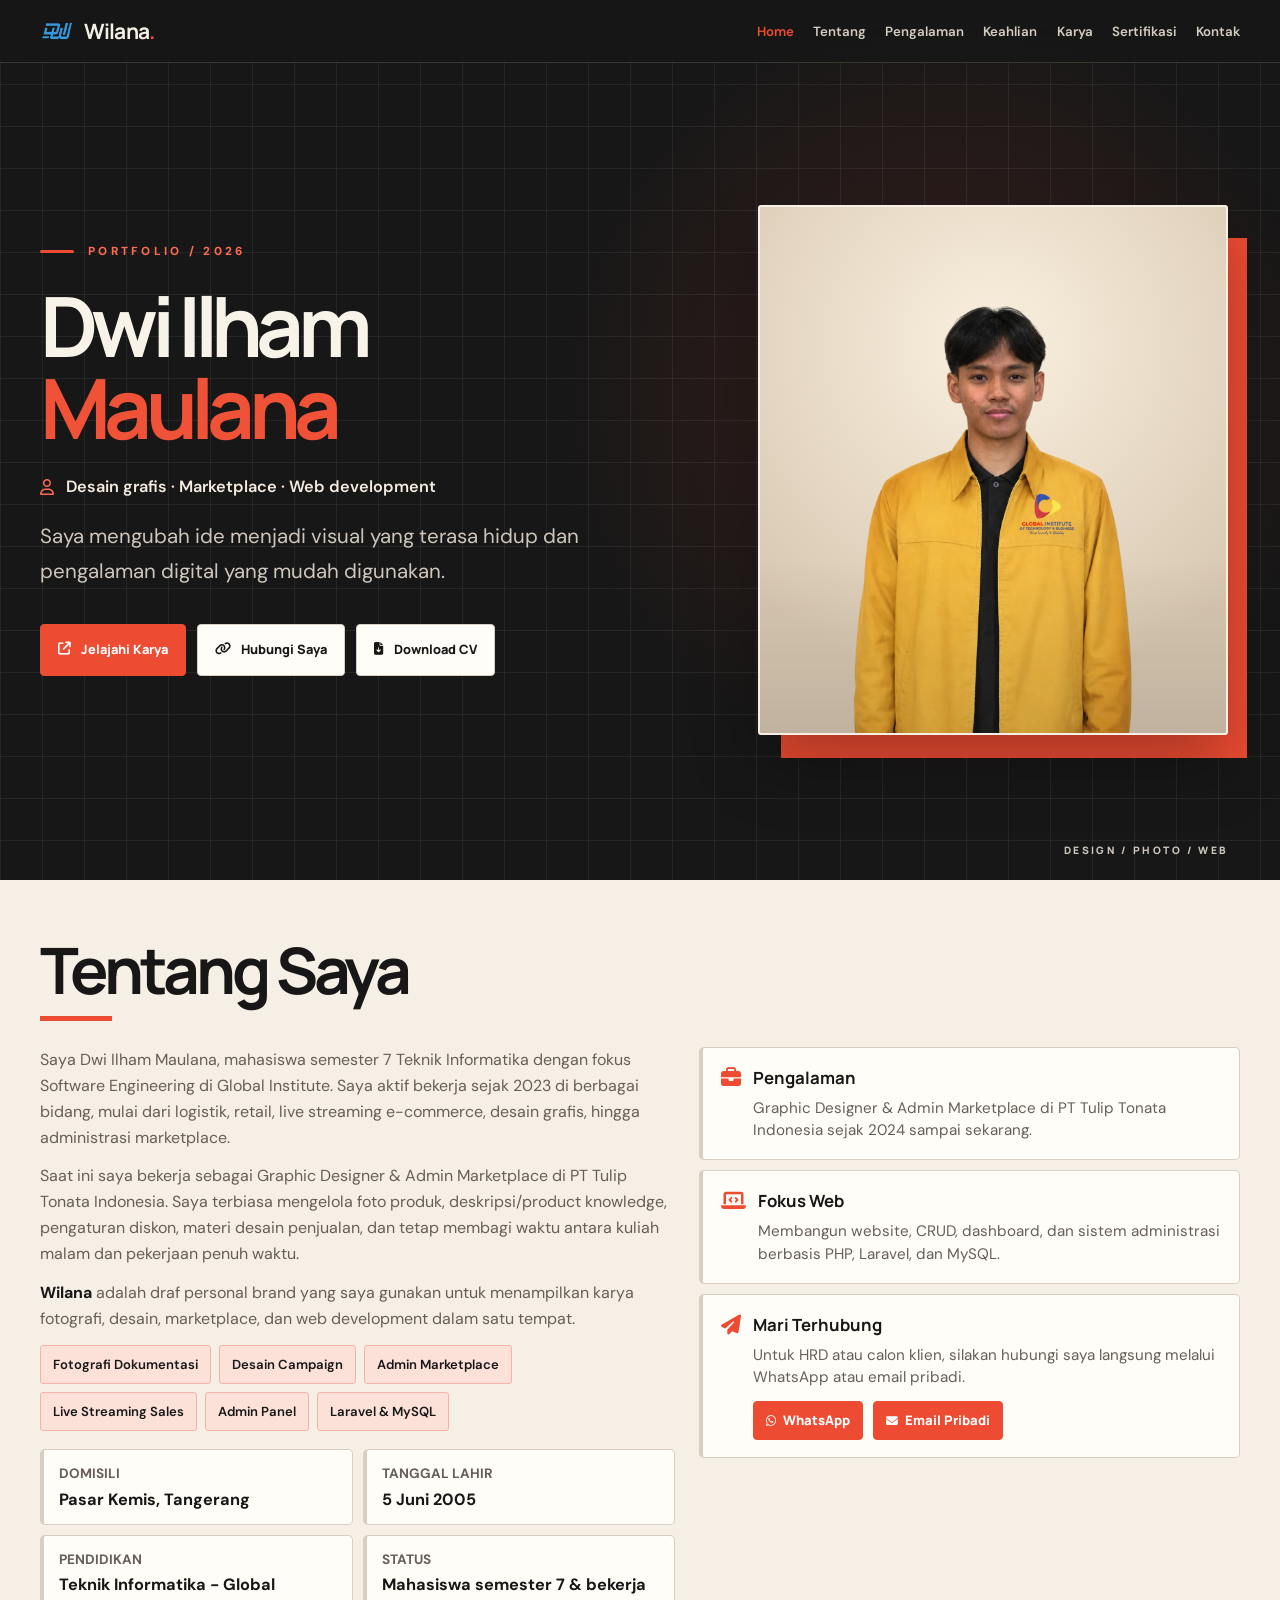
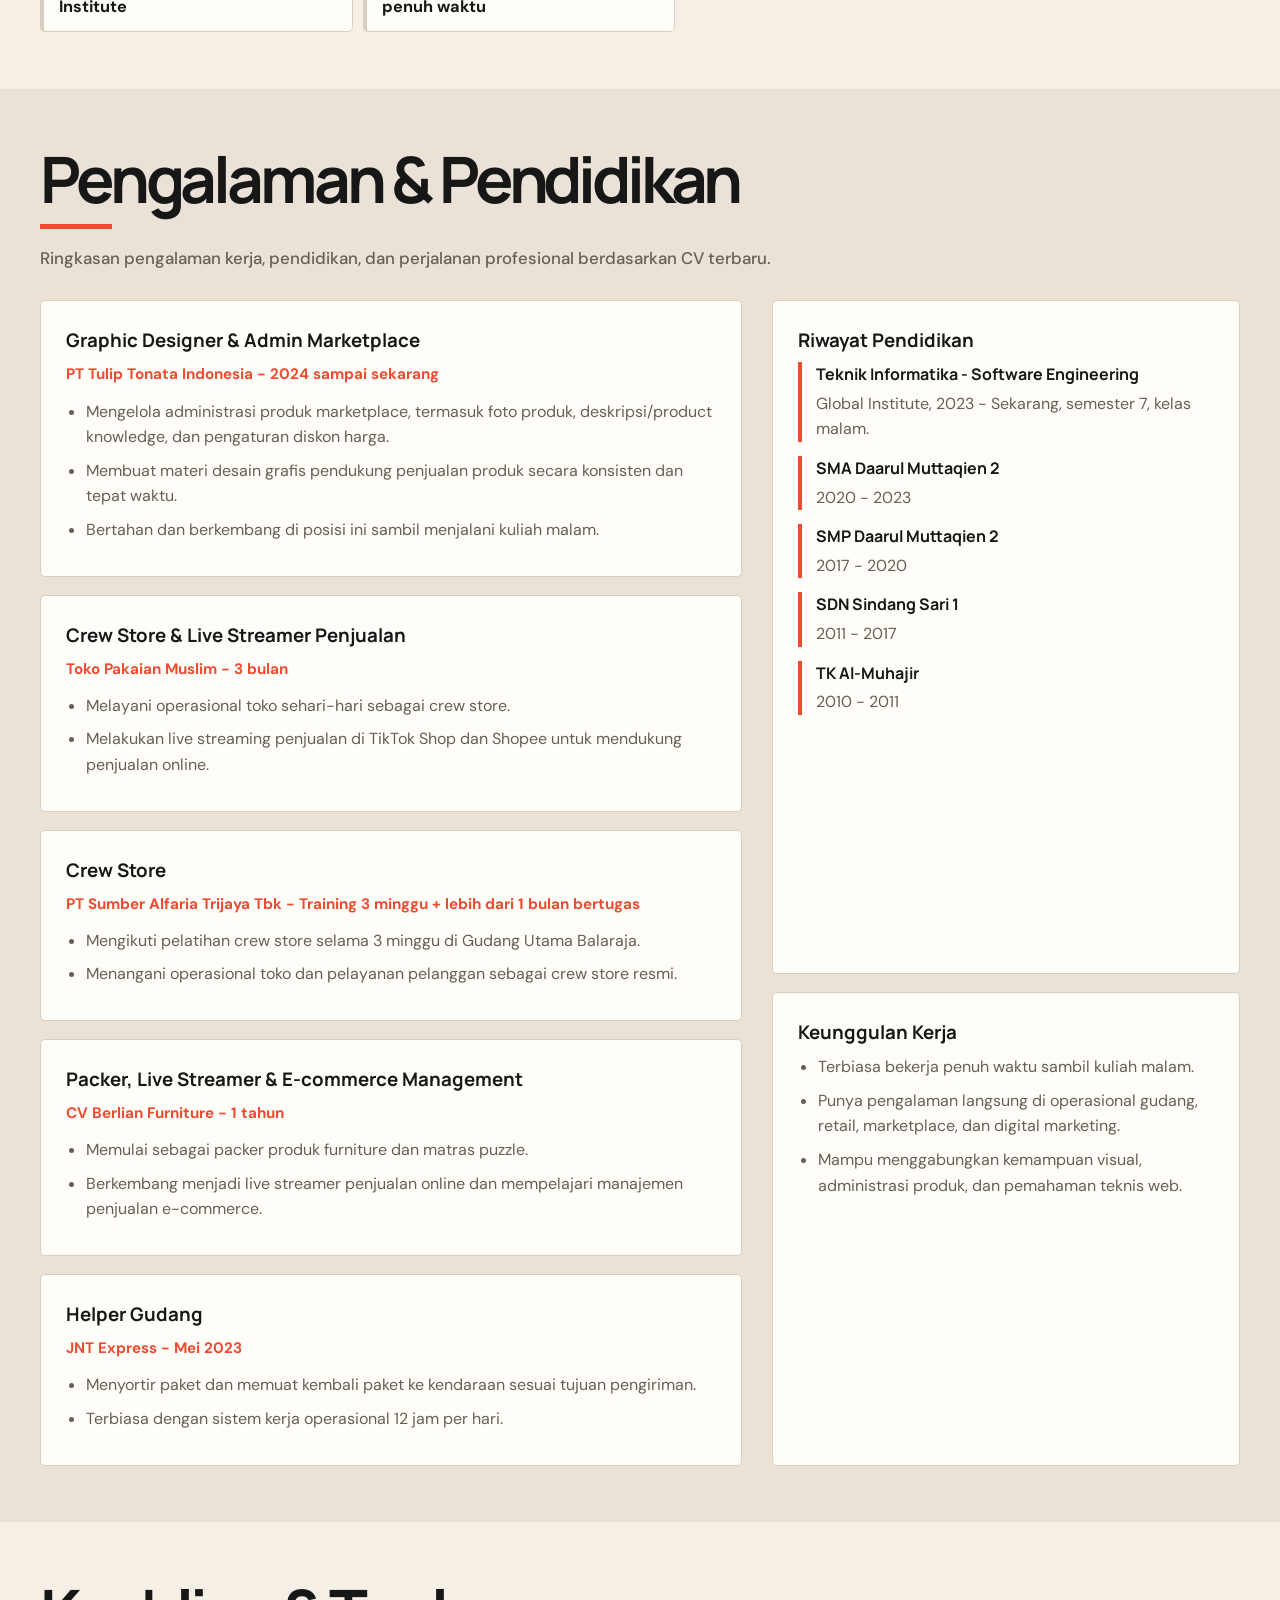
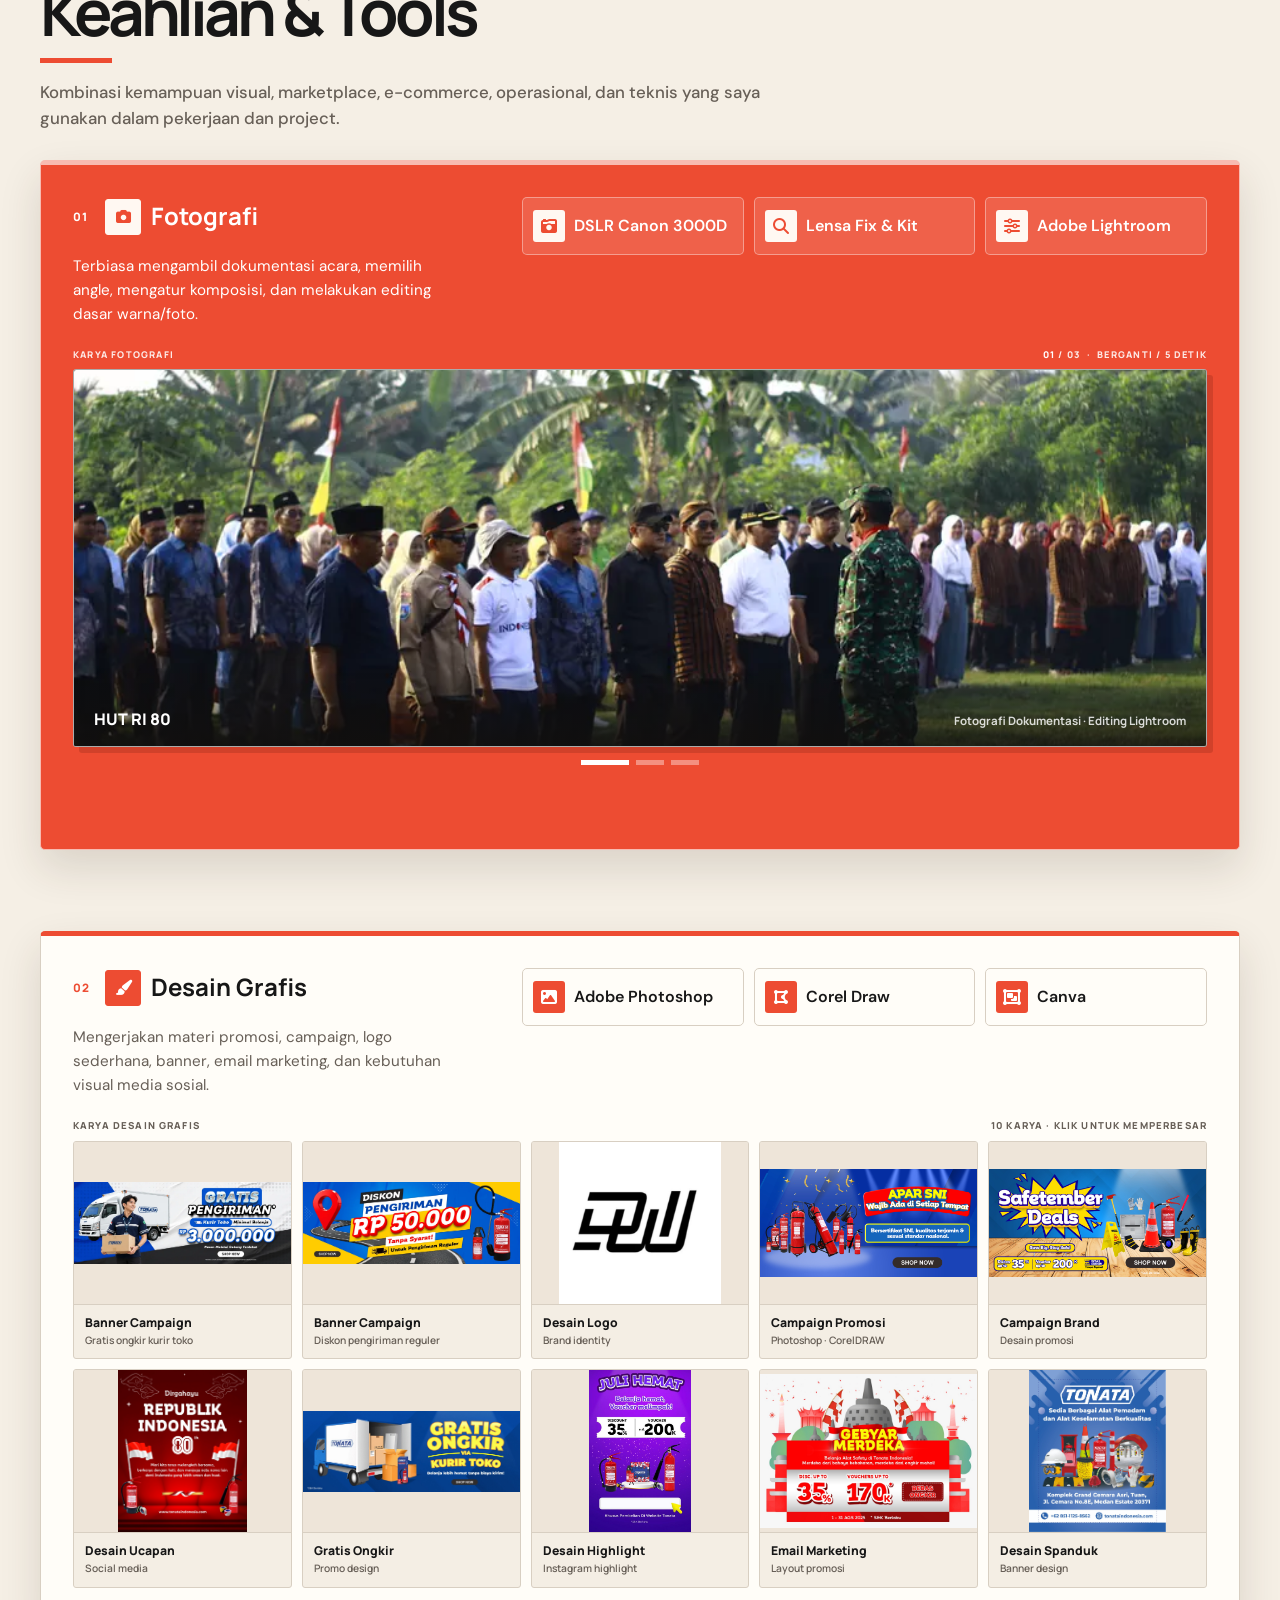
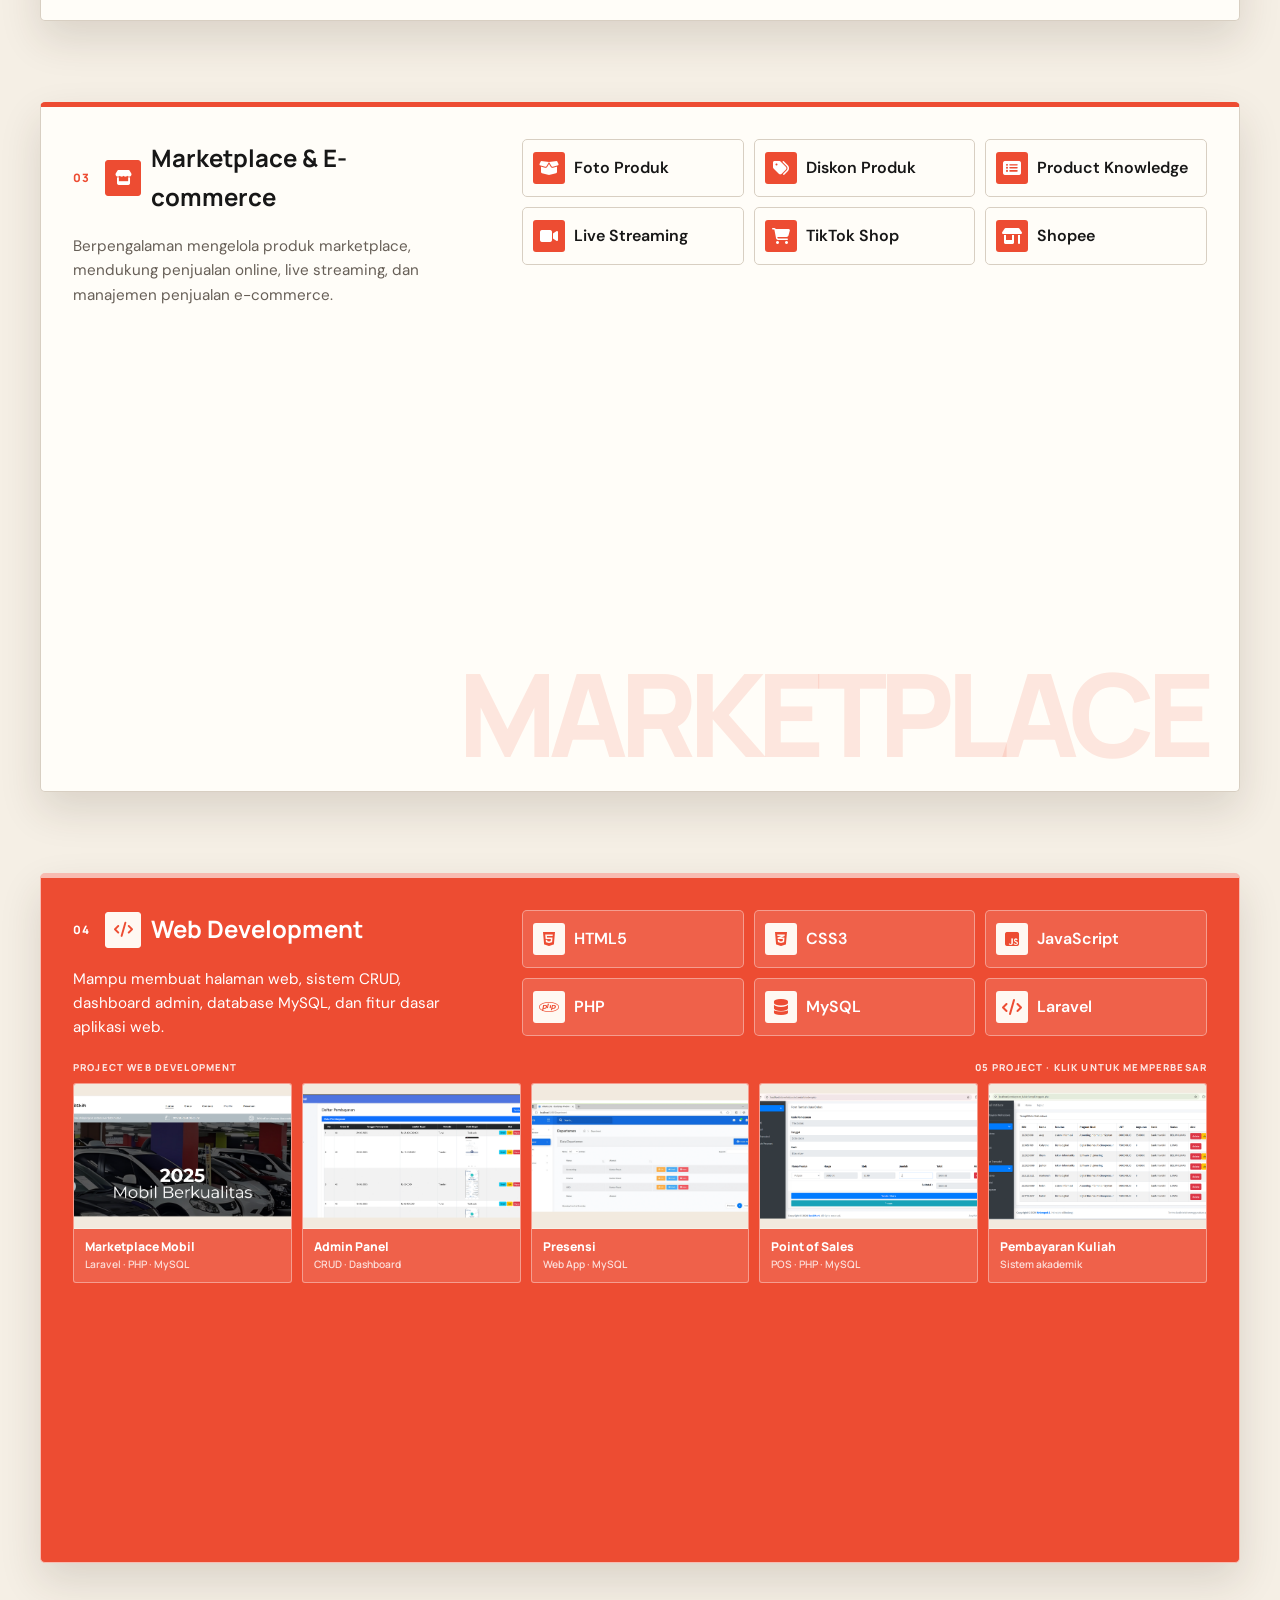
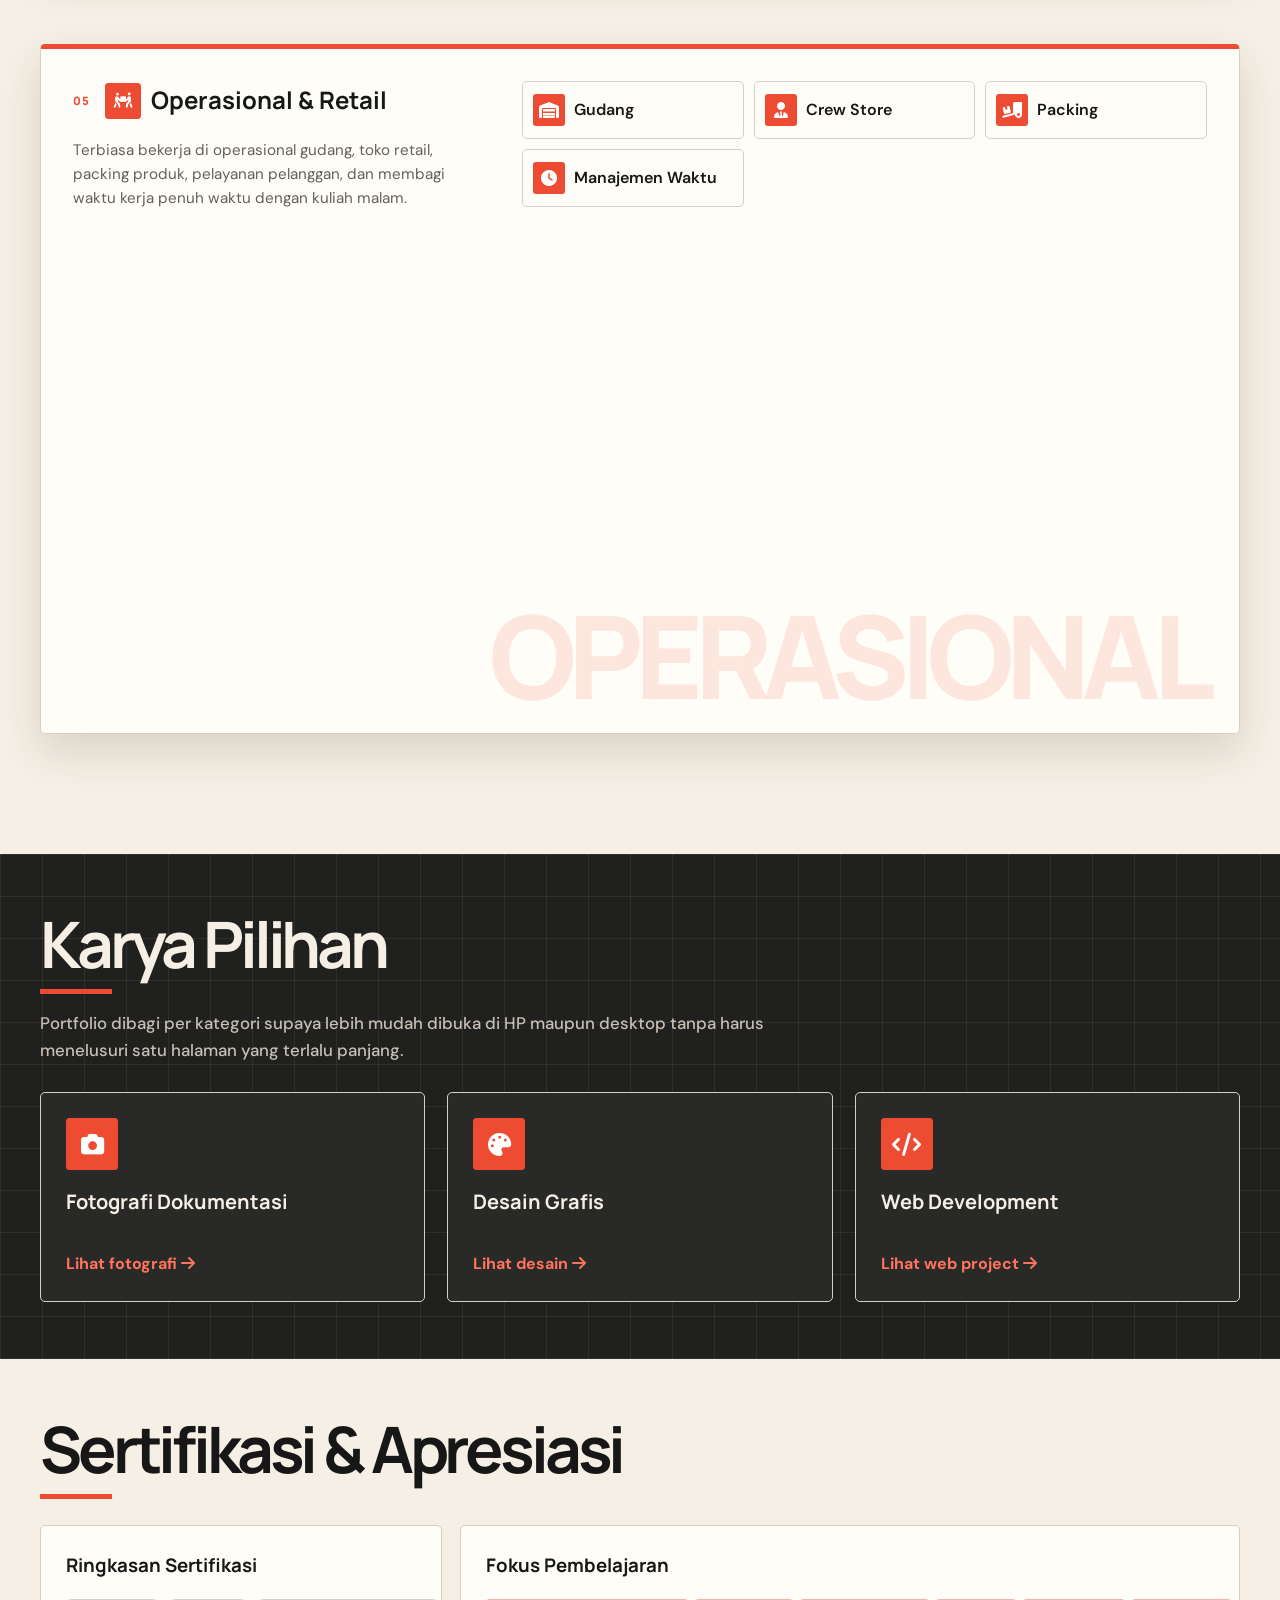
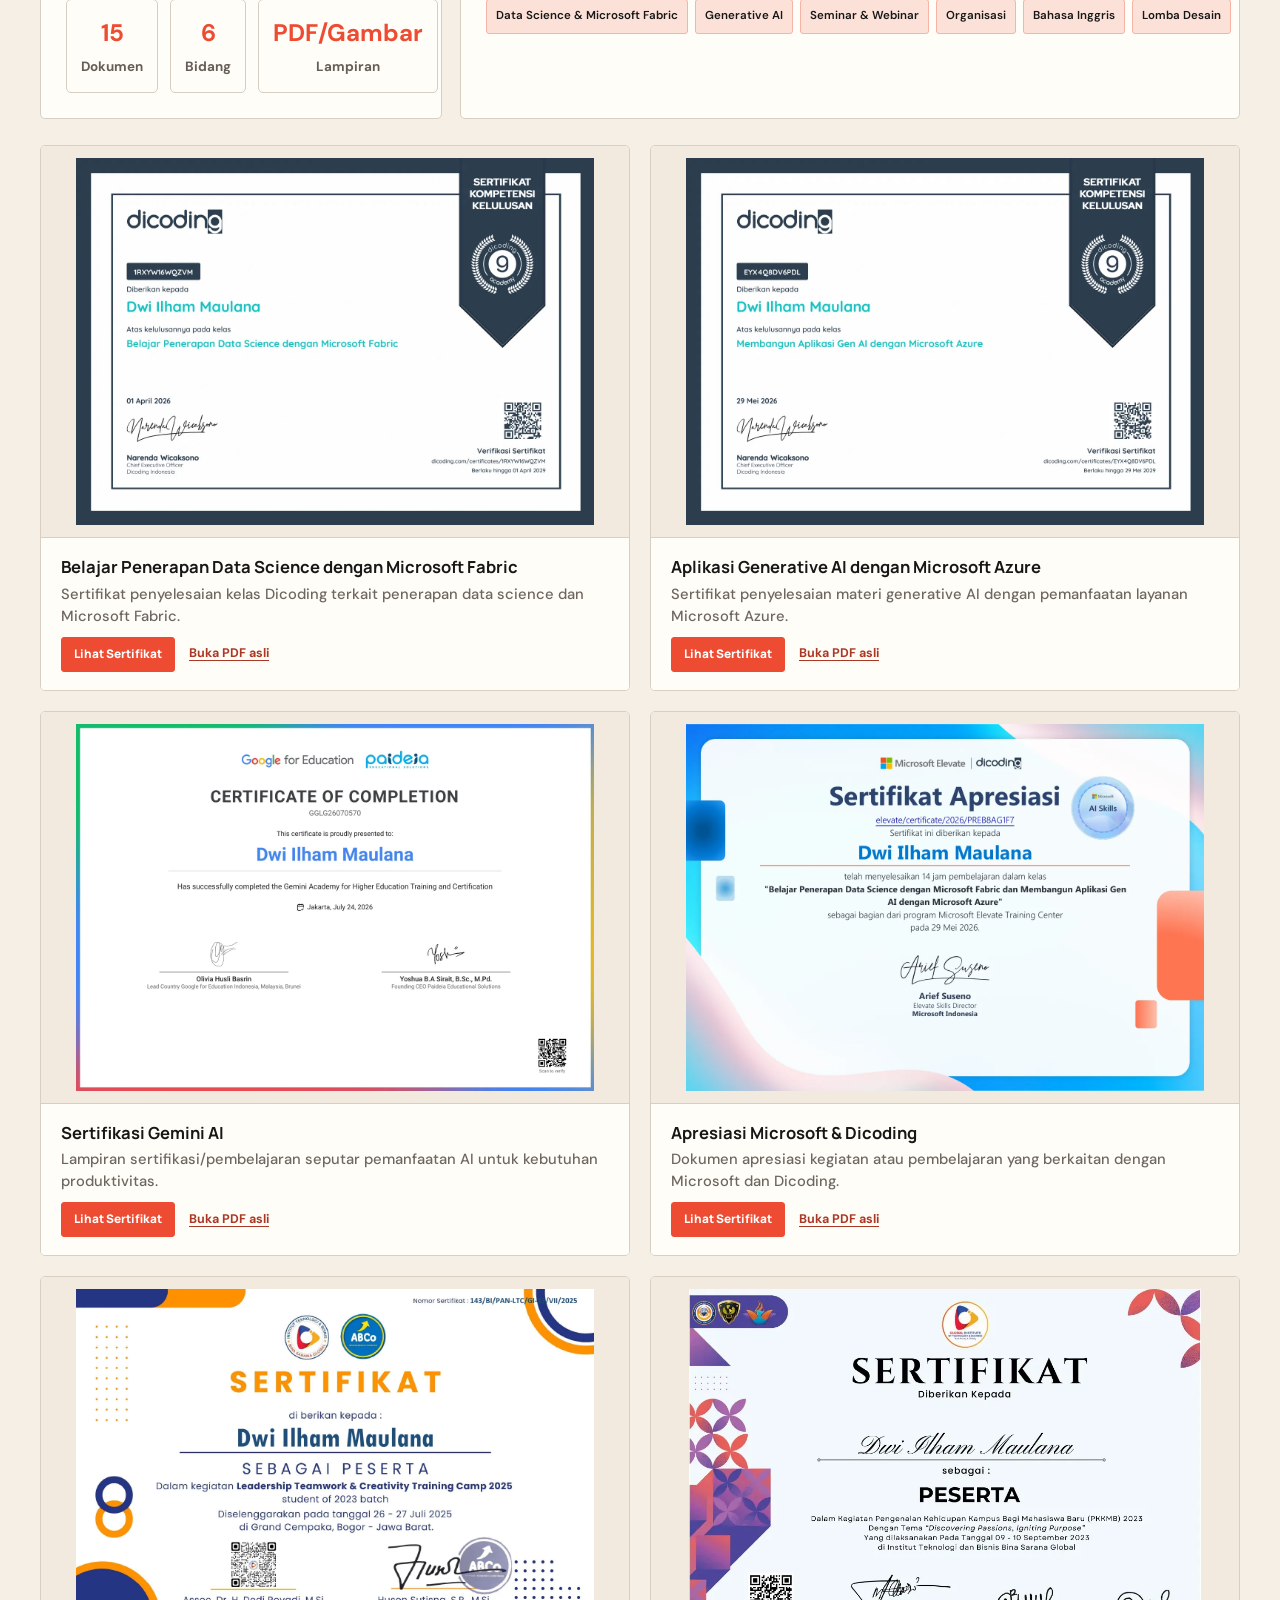
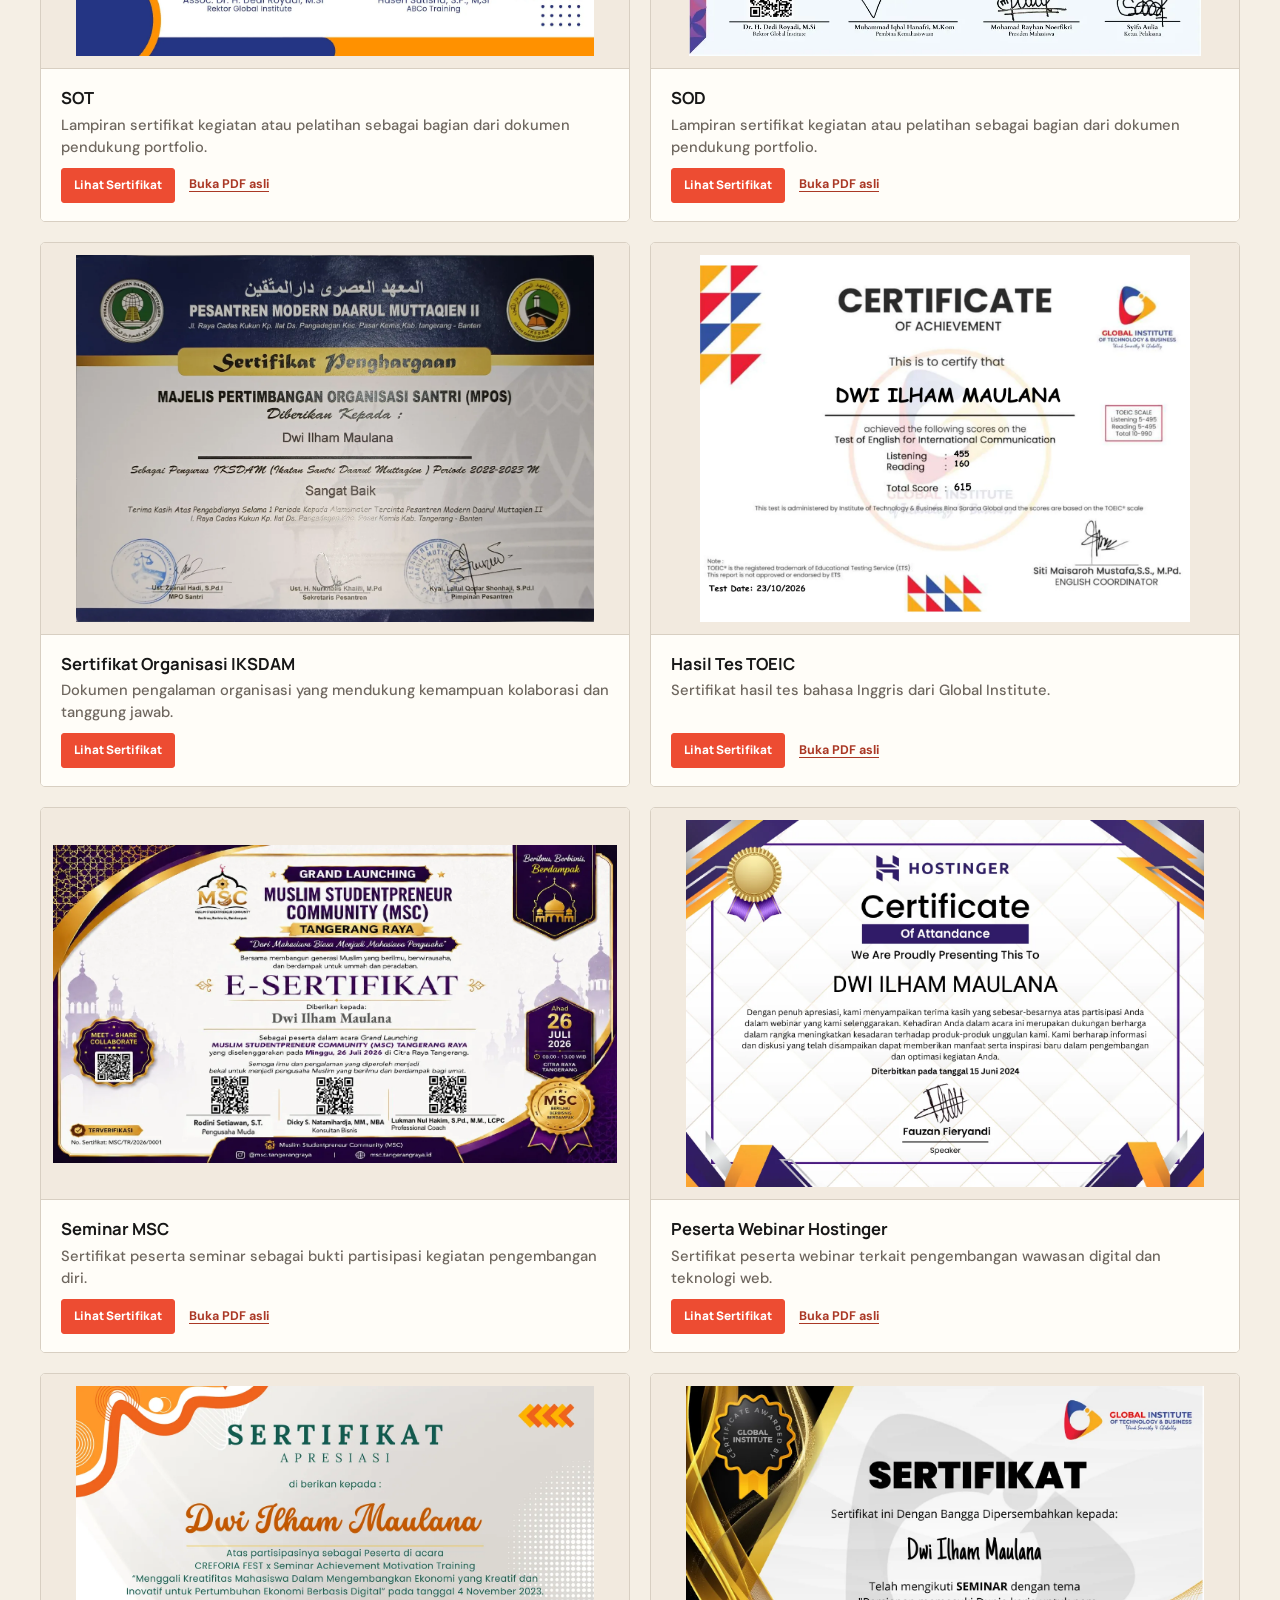
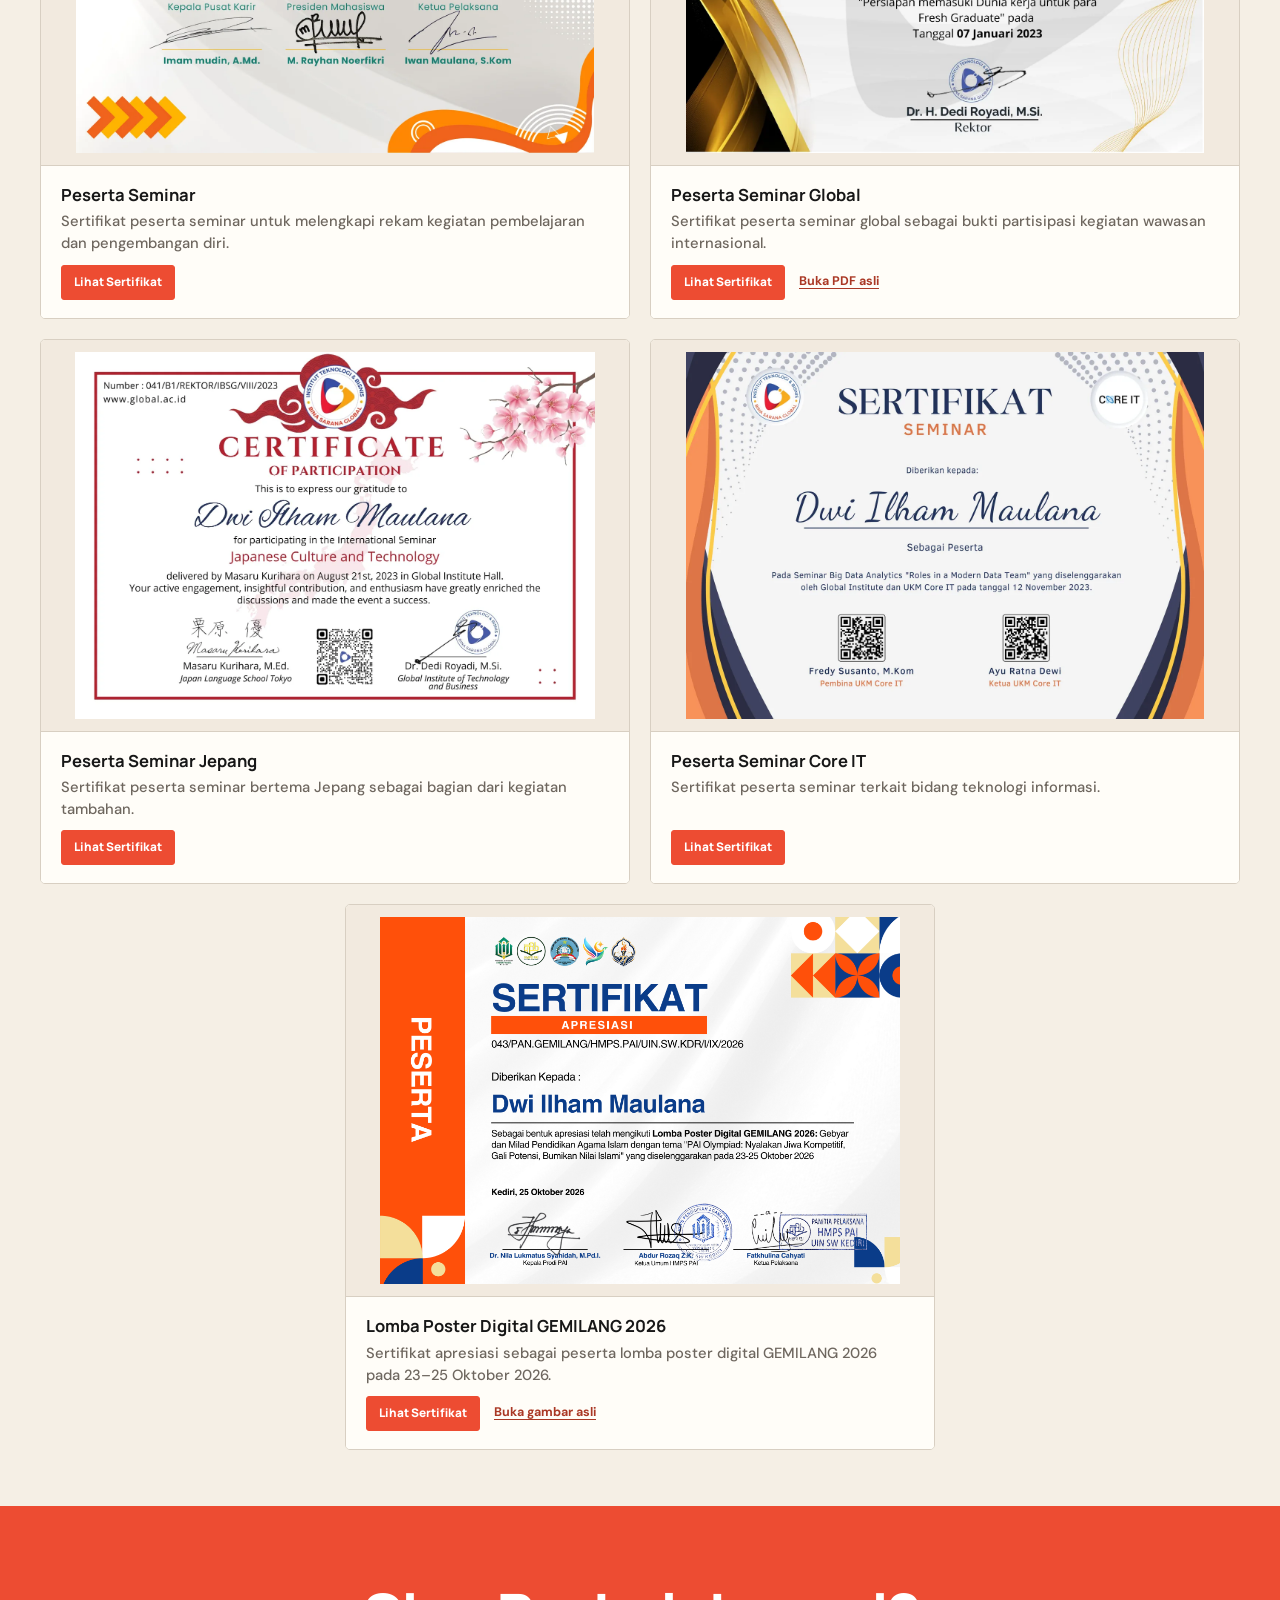
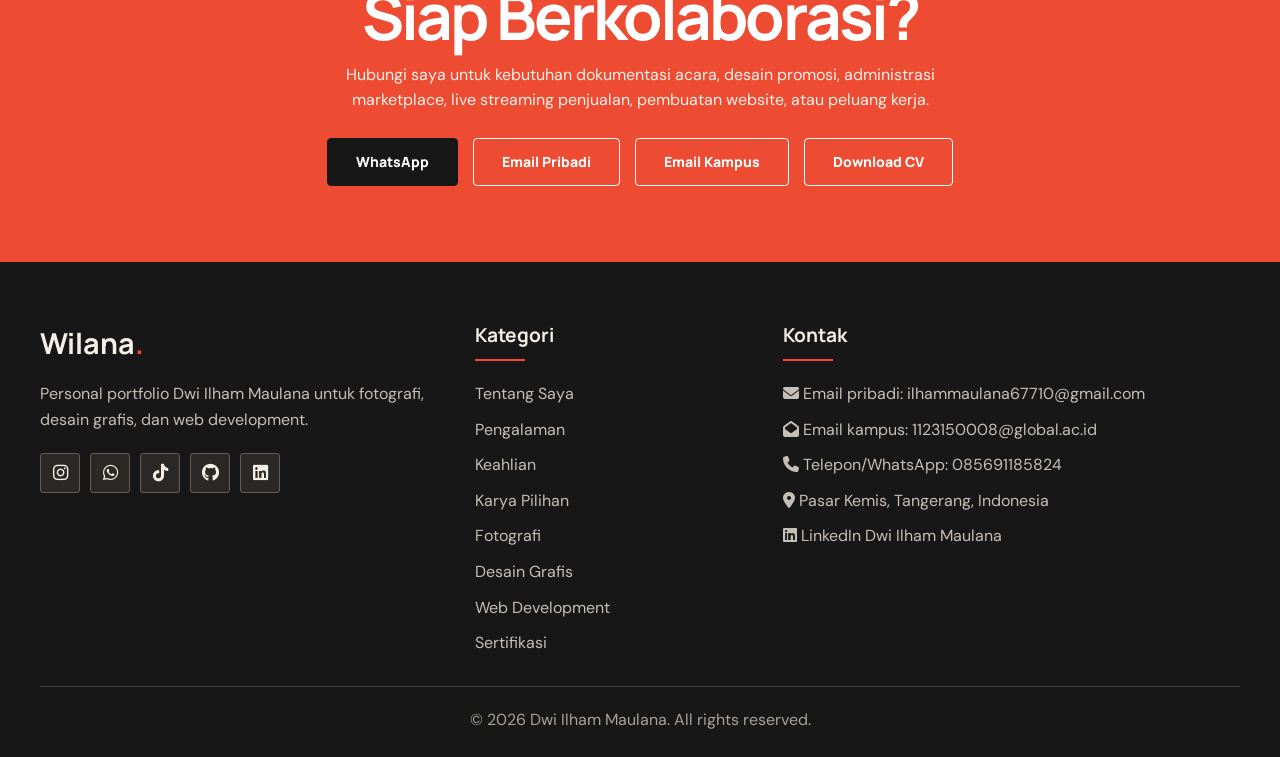
==== commit 36028bc2: "update" ====
--- a/index.html
+++ b/index.html
@@ -1634,7 +1634,7 @@
         }
     </style>
     <link rel="stylesheet" href="professional.css">
-    <link rel="stylesheet" href="editorial.css?v=icons">
+    <link rel="stylesheet" href="editorial.css?v=fixed-mixed-theme">
       <link rel="icon" type="image/png" href="dwi logo2.png">
 </head>
 <body>
@@ -1680,7 +1680,7 @@
                     <a href="CV Dwi Ilham Maulana.pdf" class="btn btn-outline"><i class="fas fa-file-download"></i> Download CV</a>
                 </div>
             </div>
-            
+
             <div class="hero-image">
                 <div class="portrait-glow" aria-hidden="true"></div>
                 <div class="portrait-frame">
@@ -1861,11 +1861,12 @@
         <div class="container">
             <h2 class="section-title">Keahlian & Tools</h2>
             <p class="section-desc">Kombinasi kemampuan visual, marketplace, e-commerce, operasional, dan teknis yang saya gunakan dalam pekerjaan dan project.</p>
-            
+
             <div class="skills-container">
                 <!-- Photography Skills -->
-                <div class="skill-category photography">
+                <div class="skill-category photography" id="photography" style="--stack-index: 0">
                     <div class="skill-header">
+                        <span class="skill-index">01</span>
                         <div class="skill-icon">
                             <i class="fas fa-camera"></i>
                         </div>
@@ -1886,11 +1887,37 @@
                         </div>
                     </div>
                     <p class="skill-note">Terbiasa mengambil dokumentasi acara, memilih angle, mengatur komposisi, dan melakukan editing dasar warna/foto.</p>
+                    <div class="skill-photo-showcase" aria-label="Slideshow tiga karya fotografi">
+                        <div class="skill-photo-caption">
+                            <span>KARYA FOTOGRAFI</span>
+                            <span><strong data-slide-counter>01</strong> / 03 &nbsp;·&nbsp; BERGANTI / 5 DETIK</span>
+                        </div>
+                        <div class="work-photo-frame">
+                            <a href="#" class="work-photo-slide view-image is-active" data-img="image/image_1.JPG" aria-hidden="false">
+                                <img src="image/image_1-thumb.webp" alt="Dokumentasi HUT RI 80" loading="lazy" decoding="async">
+                                <span class="work-photo-meta"><strong>HUT RI 80</strong><small>Fotografi Dokumentasi · Editing Lightroom</small></span>
+                            </a>
+                            <a href="#" class="work-photo-slide view-image" data-img="image/image_2.JPG" aria-hidden="true" tabindex="-1">
+                                <img src="image/image_2-thumb.webp" alt="Dokumentasi kegiatan HUT RI 80" loading="lazy" decoding="async">
+                                <span class="work-photo-meta"><strong>HUT RI 80</strong><small>Event Photography · Canon 3000D</small></span>
+                            </a>
+                            <a href="#" class="work-photo-slide view-image" data-img="image/image_4.JPG" aria-hidden="true" tabindex="-1">
+                                <img src="image/image_4-thumb.webp" alt="Foto acara HUT RI 80" loading="lazy" decoding="async">
+                                <span class="work-photo-meta"><strong>HUT RI 80</strong><small>Dokumentasi Acara</small></span>
+                            </a>
+                        </div>
+                        <div class="work-photo-controls" aria-label="Pilih karya fotografi">
+                            <button type="button" class="is-active" data-slide="0" aria-label="Tampilkan foto pertama" aria-pressed="true"></button>
+                            <button type="button" data-slide="1" aria-label="Tampilkan foto kedua" aria-pressed="false"></button>
+                            <button type="button" data-slide="2" aria-label="Tampilkan foto ketiga" aria-pressed="false"></button>
+                        </div>
+                    </div>
                 </div>
                 
                 <!-- Design Skills -->
-                <div class="skill-category design">
+                <div class="skill-category design graphic-design" id="design" style="--stack-index: 1">
                     <div class="skill-header">
+                        <span class="skill-index">02</span>
                         <div class="skill-icon">
                             <i class="fas fa-paint-brush"></i>
                         </div>
@@ -1911,11 +1938,60 @@
                         </div>
                     </div>
                     <p class="skill-note">Mengerjakan materi promosi, campaign, logo sederhana, banner, email marketing, dan kebutuhan visual media sosial.</p>
+                    <div class="skill-design-showcase" aria-label="Grid sepuluh karya desain grafis">
+                        <div class="skill-design-caption">
+                            <span>KARYA DESAIN GRAFIS</span>
+                            <span>10 KARYA · KLIK UNTUK MEMPERBESAR</span>
+                        </div>
+                        <div class="skill-design-grid">
+                            <a href="#" class="skill-design-card view-image" data-img="image/banner1.png">
+                                <img src="image/banner1-thumb.webp" alt="Banner campaign gratis ongkir PT Tulip Tonata Indonesia" loading="lazy" decoding="async">
+                                <span><strong>Banner Campaign</strong><small>Gratis ongkir kurir toko</small></span>
+                            </a>
+                            <a href="#" class="skill-design-card view-image" data-img="image/banner2.png">
+                                <img src="image/banner2-thumb.webp" alt="Banner campaign diskon pengiriman PT Tulip Tonata Indonesia" loading="lazy" decoding="async">
+                                <span><strong>Banner Campaign</strong><small>Diskon pengiriman reguler</small></span>
+                            </a>
+                            <a href="#" class="skill-design-card view-image" data-img="image/image_15.jpg">
+                                <img src="image/image_15.jpg" alt="Desain logo Wilana" loading="lazy" decoding="async">
+                                <span><strong>Desain Logo</strong><small>Brand identity</small></span>
+                            </a>
+                            <a href="#" class="skill-design-card view-image" data-img="image/image_6.jpg">
+                                <img src="image/image_6.jpg" alt="Desain campaign promosi" loading="lazy" decoding="async">
+                                <span><strong>Campaign Promosi</strong><small>Photoshop · CorelDRAW</small></span>
+                            </a>
+                            <a href="#" class="skill-design-card view-image" data-img="image/image_7.jpg">
+                                <img src="image/image_7.jpg" alt="Desain campaign brand" loading="lazy" decoding="async">
+                                <span><strong>Campaign Brand</strong><small>Desain promosi</small></span>
+                            </a>
+                            <a href="#" class="skill-design-card view-image" data-img="image/image_8.jpg">
+                                <img src="image/image_8.jpg" alt="Desain ucapan perusahaan" loading="lazy" decoding="async">
+                                <span><strong>Desain Ucapan</strong><small>Social media</small></span>
+                            </a>
+                            <a href="#" class="skill-design-card view-image" data-img="image/image_9.jpg">
+                                <img src="image/image_9.jpg" alt="Desain promo gratis ongkir" loading="lazy" decoding="async">
+                                <span><strong>Gratis Ongkir</strong><small>Promo design</small></span>
+                            </a>
+                            <a href="#" class="skill-design-card view-image" data-img="image/image_10.jpg">
+                                <img src="image/image_10.jpg" alt="Desain highlight Instagram" loading="lazy" decoding="async">
+                                <span><strong>Desain Highlight</strong><small>Instagram highlight</small></span>
+                            </a>
+                            <a href="#" class="skill-design-card view-image" data-img="image/image_11.jpg">
+                                <img src="image/image_11.jpg" alt="Desain email marketing" loading="lazy" decoding="async">
+                                <span><strong>Email Marketing</strong><small>Layout promosi</small></span>
+                            </a>
+                            <a href="#" class="skill-design-card view-image" data-img="image/image_12.jpg">
+                                <img src="image/image_12.jpg" alt="Desain spanduk promosi" loading="lazy" decoding="async">
+                                <span><strong>Desain Spanduk</strong><small>Banner design</small></span>
+                            </a>
+                        </div>
+                    </div>
                 </div>
 
                 <!-- Marketplace Skills -->
-                <div class="skill-category design">
+                <div class="skill-category design marketplace" style="--stack-index: 2" data-watermark="MARKETPLACE">
                     <div class="skill-header">
+                        <span class="skill-index">03</span>
                         <div class="skill-icon">
                             <i class="fas fa-store"></i>
                         </div>
@@ -1952,8 +2028,9 @@
 
                 
                 <!-- Development Skills -->
-                <div class="skill-category development">
+                <div class="skill-category development web-development" id="development" style="--stack-index: 3">
                     <div class="skill-header">
+                        <span class="skill-index">04</span>
                         <div class="skill-icon">
                             <i class="fas fa-code"></i>
                         </div>
@@ -1989,11 +2066,40 @@
 
                     </div>
                     <p class="skill-note">Mampu membuat halaman web, sistem CRUD, dashboard admin, database MySQL, dan fitur dasar aplikasi web.</p>
+                    <div class="skill-web-showcase" aria-label="Grid lima project web development">
+                        <div class="skill-web-caption">
+                            <span>PROJECT WEB DEVELOPMENT</span>
+                            <span>05 PROJECT · KLIK UNTUK MEMPERBESAR</span>
+                        </div>
+                        <div class="skill-web-grid">
+                            <a href="#" class="skill-web-card view-image" data-img="image/image_20.png">
+                                <img src="image/image_20.png" alt="Marketplace mobil" loading="lazy" decoding="async">
+                                <span><strong>Marketplace Mobil</strong><small>Laravel · PHP · MySQL</small></span>
+                            </a>
+                            <a href="#" class="skill-web-card view-image" data-img="image/image_21.png">
+                                <img src="image/image_21.png" alt="Admin panel pembayaran" loading="lazy" decoding="async">
+                                <span><strong>Admin Panel</strong><small>CRUD · Dashboard</small></span>
+                            </a>
+                            <a href="#" class="skill-web-card view-image" data-img="image/image_22.png">
+                                <img src="image/image_22.png" alt="Aplikasi presensi" loading="lazy" decoding="async">
+                                <span><strong>Presensi</strong><small>Web App · MySQL</small></span>
+                            </a>
+                            <a href="#" class="skill-web-card view-image" data-img="image/image_23.png">
+                                <img src="image/image_23.png" alt="Point of sales UMKM" loading="lazy" decoding="async">
+                                <span><strong>Point of Sales</strong><small>POS · PHP · MySQL</small></span>
+                            </a>
+                            <a href="#" class="skill-web-card view-image" data-img="image/image_24.png">
+                                <img src="image/image_24.png" alt="Sistem pembayaran kuliah" loading="lazy" decoding="async">
+                                <span><strong>Pembayaran Kuliah</strong><small>Sistem akademik</small></span>
+                            </a>
+                        </div>
+                    </div>
                 </div>
 
                 <!-- Operations Skills -->
-                <div class="skill-category photography">
+                <div class="skill-category operations" style="--stack-index: 4" data-watermark="OPERASIONAL">
                     <div class="skill-header">
+                        <span class="skill-index">05</span>
                         <div class="skill-icon">
                             <i class="fas fa-people-carry"></i>
                         </div>
@@ -2057,41 +2163,6 @@
         </div>
     </section>
 
-    <!-- Photography Section -->
-    <section class="section photography" id="photography">
-        <div class="container">
-            <h2 class="section-title">Karya Fotografi</h2>
-            <div class="photo-grid">
-                <div class="photo-item glass-card">
-                    <img src="image/image_1-thumb.webp" alt="Dokumentasi HUT RI 80" class="photo-img" loading="lazy" decoding="async">
-                    <div class="photo-overlay">
-                        <h3 class="photo-title">HUT RI 80</h3>
-                        <p class="project-meta">Fotografi Dokumentasi - Editing Lightroom</p>
-                        <a href="#" class="btn view-image" data-img="image/image_1.JPG">Lihat Detail</a>
-                    </div>
-                </div>
-
-                <div class="photo-item glass-card">
-                    <img src="image/image_2-thumb.webp" alt="Dokumentasi kegiatan HUT RI 80" class="photo-img" loading="lazy" decoding="async">
-                    <div class="photo-overlay">
-                        <h3 class="photo-title">HUT RI 80</h3>
-                        <p class="project-meta">Event Photography - Canon 3000D</p>
-                        <a href="#" class="btn view-image" data-img="image/image_2.JPG">Lihat Detail</a>
-                    </div>
-                </div>
-
-                <div class="photo-item glass-card">
-                    <img src="image/image_4-thumb.webp" alt="Foto acara HUT RI 80" class="photo-img" loading="lazy" decoding="async">
-                    <div class="photo-overlay">
-                        <h3 class="photo-title">HUT RI 80</h3>
-                        <p class="project-meta">Dokumentasi Acara - Draf Lokasi</p>
-                        <a href="#" class="btn view-image" data-img="image/image_4.JPG">Lihat Detail</a>
-                    </div>
-                </div>
-            </div>
-        </div>
-    </section>
-
     <!-- Overlay / Lightbox -->
     <div id="lightbox" class="lightbox" role="dialog" aria-modal="true" aria-label="Pratinjau karya atau sertifikat">
         <button class="close" type="button" aria-label="Tutup pratinjau">&times;</button>
@@ -2099,7 +2170,7 @@
     </div>
 
     <!-- Design Section -->
-    <section class="section design" id="design">
+    <section class="section design" hidden aria-hidden="true">
         <div class="container">
             <h2 class="section-title">Desain Grafis</h2>
 
@@ -2198,7 +2269,7 @@
     </section>
 
     <!-- Development Section -->
-    <section class="section development" id="development">
+    <section class="section development" hidden aria-hidden="true">
         <div class="container">
             <h2 class="section-title">Web Development</h2>
 
@@ -2261,11 +2332,11 @@
                     <h3>Ringkasan Sertifikasi</h3>
                     <div class="cert-stats">
                         <div class="cert-stat">
-                            <strong>14</strong>
+                            <strong>15</strong>
                             <span>Dokumen</span>
                         </div>
                         <div class="cert-stat">
-                            <strong>5</strong>
+                            <strong>6</strong>
                             <span>Bidang</span>
                         </div>
                         <div class="cert-stat">
@@ -2283,6 +2354,7 @@
                         <span class="cert-tag">Seminar & Webinar</span>
                         <span class="cert-tag">Organisasi</span>
                         <span class="cert-tag">Bahasa Inggris</span>
+                        <span class="cert-tag">Lomba Desain</span>
                     </div>
                 </div>
             </div>
@@ -2336,7 +2408,7 @@
                     </div>
                 </div>
 
-                <div class="cert-card">
+                <div class="cert-card cert-priority-iksdam">
                     <img src="sertifikasi/previews/organisasi.webp" alt="Pratinjau sertifikat organisasi IKSDAM" class="cert-img" loading="lazy" decoding="async">
                     <div class="cert-overlay">
                         <h3 class="photo-title">Sertifikat Organisasi IKSDAM</h3>
@@ -2369,7 +2441,7 @@
                     </div>
                 </div>
 
-                <div class="cert-card">
+                <div class="cert-card cert-participation">
                     <img src="sertifikasi/previews/seminar-msc.webp" alt="Pratinjau sertifikat seminar MSC" class="cert-img" loading="lazy" decoding="async">
                     <div class="cert-overlay">
                         <h3 class="photo-title">Seminar MSC</h3>
@@ -2381,7 +2453,7 @@
                     </div>
                 </div>
 
-                <div class="cert-card">
+                <div class="cert-card cert-participation">
                     <img src="sertifikasi/previews/webinar-hostinger.webp" alt="Pratinjau sertifikat webinar Hostinger" class="cert-img" loading="lazy" decoding="async">
                     <div class="cert-overlay">
                         <h3 class="photo-title">Peserta Webinar Hostinger</h3>
@@ -2393,7 +2465,7 @@
                     </div>
                 </div>
 
-                <div class="cert-card">
+                <div class="cert-card cert-participation">
                     <img src="sertifikasi/previews/seminar.webp" alt="Pratinjau sertifikat peserta seminar" class="cert-img" loading="lazy" decoding="async">
                     <div class="cert-overlay">
                         <h3 class="photo-title">Peserta Seminar</h3>
@@ -2402,7 +2474,7 @@
                     </div>
                 </div>
 
-                <div class="cert-card">
+                <div class="cert-card cert-participation">
                     <img src="sertifikasi/previews/seminar-global.webp" alt="Pratinjau sertifikat peserta seminar global" class="cert-img" loading="lazy" decoding="async">
                     <div class="cert-overlay">
                         <h3 class="photo-title">Peserta Seminar Global</h3>
@@ -2414,7 +2486,7 @@
                     </div>
                 </div>
 
-                <div class="cert-card">
+                <div class="cert-card cert-participation">
                     <img src="sertifikasi/previews/seminar-jepang.webp" alt="Pratinjau sertifikat peserta seminar Jepang" class="cert-img" loading="lazy" decoding="async">
                     <div class="cert-overlay">
                         <h3 class="photo-title">Peserta Seminar Jepang</h3>
@@ -2423,7 +2495,7 @@
                     </div>
                 </div>
 
-                <div class="cert-card">
+                <div class="cert-card cert-participation">
                     <img src="sertifikasi/previews/seminar-core-it.webp" alt="Pratinjau sertifikat peserta seminar Core IT" class="cert-img" loading="lazy" decoding="async">
                     <div class="cert-overlay">
                         <h3 class="photo-title">Peserta Seminar Core IT</h3>
@@ -2432,7 +2504,7 @@
                     </div>
                 </div>
 
-                <div class="cert-card">
+                <div class="cert-card cert-priority-toeic">
                     <img src="sertifikasi/previews/toeic.webp" alt="Pratinjau sertifikat hasil tes TOEIC" class="cert-img" loading="lazy" decoding="async">
                     <div class="cert-overlay">
                         <h3 class="photo-title">Hasil Tes TOEIC</h3>
@@ -2440,6 +2512,18 @@
                         <div class="cert-actions">
                             <a href="#" class="btn view-image" data-img="sertifikasi/previews/toeic.webp">Lihat Sertifikat</a>
                             <a href="sertifikasi/Toeic.pdf" class="cert-original" target="_blank" rel="noopener noreferrer">Buka PDF asli</a>
+                        </div>
+                    </div>
+                </div>
+
+                <div class="cert-card cert-participation">
+                    <img src="sertifikasi/sertifikat lomba design.png" alt="Pratinjau sertifikat apresiasi Lomba Poster Digital GEMILANG 2026" class="cert-img" loading="lazy" decoding="async">
+                    <div class="cert-overlay">
+                        <h3 class="photo-title">Lomba Poster Digital GEMILANG 2026</h3>
+                        <p class="project-meta">Sertifikat apresiasi sebagai peserta lomba poster digital GEMILANG 2026 pada 23–25 Oktober 2026.</p>
+                        <div class="cert-actions">
+                            <a href="#" class="btn view-image" data-img="sertifikasi/sertifikat lomba design.png">Lihat Sertifikat</a>
+                            <a href="sertifikasi/sertifikat lomba design.png" class="cert-original" target="_blank" rel="noopener noreferrer">Buka gambar asli</a>
                         </div>
                     </div>
                 </div>
@@ -2551,6 +2635,30 @@
             });
             
             // Smooth scrolling for anchor links
+            function getDocumentTop(element) {
+                if (element.classList.contains('skill-category') && element.parentElement?.classList.contains('skills-container')) {
+                    const stack = element.parentElement;
+                    let top = window.scrollY + stack.getBoundingClientRect().top;
+
+                    for (const card of stack.children) {
+                        if (card === element) break;
+                        top += card.offsetHeight + (parseFloat(getComputedStyle(card).marginBottom) || 0);
+                    }
+
+                    return top;
+                }
+
+                let top = 0;
+                let current = element;
+
+                while (current) {
+                    top += current.offsetTop;
+                    current = current.offsetParent;
+                }
+
+                return top;
+            }
+
             document.querySelectorAll('a[href^="#"]').forEach(anchor => {
                 anchor.addEventListener('click', function(e) {
                     e.preventDefault();
@@ -2561,7 +2669,9 @@
                     const targetElement = document.querySelector(targetId);
                     if (targetElement) {
                         window.scrollTo({
-                            top: targetElement.offsetTop - 80,
+                            // offsetTop keeps pointing at the card's natural place even
+                            // while another sticky layer is currently covering it.
+                            top: getDocumentTop(targetElement) - 80,
                             behavior: 'smooth'
                         });
                     }
@@ -2592,7 +2702,7 @@
             e.preventDefault();
             const imgSrc = btn.dataset.img;
             lightboxImg.src = imgSrc;
-            lightboxImg.alt = btn.closest(".photo-item, .design-item, .dev-item, .cert-card")?.querySelector("img")?.alt || "Pratinjau karya atau sertifikat";
+            lightboxImg.alt = btn.closest(".photo-item, .work-photo-slide, .skill-design-card, .skill-web-card, .design-item, .dev-item, .cert-card")?.querySelector("img")?.alt || "Pratinjau karya atau sertifikat";
             openLightbox();
         });
     });
--- a/editorial.css
+++ b/editorial.css
@@ -293,6 +293,10 @@
 .dev-grid .dev-overlay .project-meta { color: var(--muted); margin-bottom: 10px; }
 .dev-grid .dev-overlay .btn { margin-top: auto; }
 .cert-grid { gap: 20px; }
+.cert-grid .cert-card { order: 1; }
+.cert-grid .cert-card.cert-priority-iksdam { order: 2; }
+.cert-grid .cert-card.cert-priority-toeic { order: 3; }
+.cert-grid .cert-card.cert-participation { order: 4; }
 .cert-grid .cert-card { border-radius: 5px; }
 .cert-img { background: #f2eadf; border-bottom: 1px solid var(--line); }
 .cert-overlay { background: #fffdf8; color: var(--ink); }
@@ -498,3 +502,612 @@
   .cert-grid .cert-overlay .cert-actions .btn { font-size: .66rem; padding: 7px 6px; }
   .cert-original { font-size: .67rem; }
 }
+
+/* Fixed mixed theme: charcoal showcases + warm editorial paper. */
+:root {
+  color-scheme: light;
+  --paper: #f5efe5;
+  --paper-deep: #eae2d6;
+  --surface: #fffdf8;
+  --surface-raised: #f4eee4;
+  --ink: #171717;
+  --text: #292622;
+  --muted: #675f57;
+  --line: #d8cfc2;
+  --masthead: rgba(23, 23, 23, .96);
+  --masthead-line: #393631;
+  --masthead-text: #f5efe5;
+  --masthead-muted: #d4cdc2;
+  --hero-bg: #171717;
+  --hero-grid: rgba(255, 255, 255, .065);
+  --hero-title: #f8f3e9;
+  --hero-copy: #cfc7be;
+  --dark-panel: #20201e;
+  --dark-panel-soft: #292927;
+  --dark-panel-text: #f5efe5;
+  --dark-panel-muted: #c6bfb6;
+  --footer-bg: #171717;
+  --shadow-color: rgba(55, 43, 31, .14);
+}
+
+html, body, main, header, section, footer,
+.glass-card, .portfolio-tab, .skill-category, .skill-item, .cert-card,
+.lightbox {
+  transition: color .32s ease, background-color .32s ease, border-color .32s ease, box-shadow .32s ease;
+}
+
+body, main { background: var(--paper); color: var(--text); }
+header, header.scrolled {
+  background: var(--masthead);
+  border-bottom-color: var(--masthead-line);
+  backdrop-filter: blur(16px);
+}
+.logo, .logo > span, .hamburger { color: var(--masthead-text); }
+.nav-link { color: var(--masthead-muted); }
+.nav-link:hover, .nav-link.active { color: var(--red); }
+
+.hero {
+  color: var(--text);
+  background-color: var(--hero-bg);
+  background-image:
+    linear-gradient(var(--hero-grid) 1px, transparent 1px),
+    linear-gradient(90deg, var(--hero-grid) 1px, transparent 1px),
+    radial-gradient(circle at 74% 45%, rgba(237,76,50,.16), transparent 37%);
+}
+.hero-title { color: var(--hero-title); }
+.hero-subtitle { color: #f5ebe0; }
+.hero-copy, .hero::after { color: var(--hero-copy); }
+.hero-cta .btn-outline { color: var(--ink); border-color: var(--line); background: var(--surface); }
+.portrait-frame { border-color: #f5efe5; box-shadow: 0 30px 65px rgba(0, 0, 0, .28); }
+
+.about, .skills, .design, .certifications { background: var(--paper); }
+.resume, .photography, .development { background: var(--paper-deep); }
+.glass-card, .highlight-item, .fact-item, .resume-card, .skill-category,
+.skill-item, .cert-intro, .cert-highlight, .cert-stat, .cert-card,
+.photo-item, .design-item, .dev-item, .cert-grid .cert-card {
+  background: var(--surface);
+  color: var(--text);
+  border-color: var(--line);
+}
+.skill-item:hover { background: var(--surface-raised); }
+.tag, .cert-tag { background: color-mix(in srgb, var(--red) 16%, var(--surface)); border-color: color-mix(in srgb, var(--red) 42%, var(--surface)); color: var(--ink); }
+
+.portfolio-overview {
+  color: var(--dark-panel-text);
+  background-color: var(--dark-panel);
+  background-image:
+    linear-gradient(var(--hero-grid) 1px, transparent 1px),
+    linear-gradient(90deg, var(--hero-grid) 1px, transparent 1px);
+}
+.portfolio-overview .section-title, .portfolio-tab h3 { color: var(--dark-panel-text); }
+.portfolio-overview .section-desc, .portfolio-tab p { color: var(--dark-panel-muted); }
+.portfolio-tab { background: var(--dark-panel-soft); border-color: var(--line); color: var(--dark-panel-text); }
+
+.contact-cta { background: var(--red); }
+.lightbox { background: rgba(17, 16, 15, .95); }
+footer { background: var(--footer-bg); border-top-color: var(--line); }
+.footer-logo, .footer-heading { color: #f5efe5; }
+.footer-about p, .footer-links li { color: #c6bfb6; }
+
+/* Layered expertise cards, inspired by the rhythm of stacked service panels. */
+.skills-container {
+  display: block;
+  position: relative;
+  padding-bottom: clamp(72px, 12vh, 150px);
+}
+.skill-category {
+  position: sticky;
+  top: calc(78px + (var(--stack-index) * 12px));
+  z-index: calc(10 + var(--stack-index));
+  height: 690px;
+  min-height: 680px;
+  overflow: hidden;
+  margin: 0 0 clamp(80px, 13vh, 140px);
+  padding: clamp(21px, 2.5vw, 32px);
+  display: grid;
+  grid-template-columns: minmax(210px, .72fr) minmax(0, 1.28fr);
+  grid-template-rows: auto auto 1fr;
+  column-gap: clamp(28px, 5vw, 74px);
+  align-items: start;
+  border-top: 5px solid var(--red);
+  box-shadow: 0 18px 42px var(--shadow-color);
+}
+.skill-category:hover { transform: none; }
+.skill-category:last-child { margin-bottom: 0; }
+.skill-header { grid-column: 1; display: grid; grid-template-columns: 22px 36px minmax(0, 1fr); align-items: center; gap: 10px; margin-bottom: 0; }
+.skill-index { color: var(--red); font: 800 .72rem/1 Manrope, sans-serif; letter-spacing: .12em; }
+.skill-header .skill-icon,
+.skill-header .photography .skill-icon,
+.skill-header .design .skill-icon,
+.skill-header .development .skill-icon {
+  width: 36px;
+  height: 36px;
+  flex-basis: 36px;
+  margin: 0;
+  font-size: .95rem;
+}
+.skill-list {
+  grid-column: 2;
+  grid-row: 1 / span 2;
+  align-self: start;
+  align-content: start;
+  grid-template-columns: repeat(3, minmax(0, 1fr));
+  gap: 10px;
+}
+.skill-item {
+  min-width: 0;
+  min-height: 58px;
+  display: grid;
+  grid-template-columns: 32px minmax(0, 1fr);
+  align-items: center;
+  gap: 9px;
+  padding: 10px;
+  text-align: left;
+}
+.skill-item > i {
+  width: 32px;
+  height: 32px;
+  display: grid;
+  place-items: center;
+  margin: 0;
+  border-radius: 3px;
+  background: var(--red);
+  color: #fff !important;
+  font-size: 1rem !important;
+  line-height: 1;
+}
+.skill-name { margin: 0; line-height: 1.28; }
+.skill-note { grid-column: 1; align-self: start; margin: 18px 0 0; }
+
+/* A wide three-image portfolio reel is integrated into the red photography layer. */
+.skill-category.photography {
+  grid-template-rows: auto auto 1fr;
+}
+.skill-photo-showcase {
+  grid-column: 1 / -1;
+  grid-row: 3;
+  min-width: 0;
+  margin-top: 22px;
+}
+.skill-photo-caption {
+  display: flex;
+  align-items: center;
+  justify-content: space-between;
+  gap: 10px;
+  color: rgba(255, 255, 255, .88);
+  font: 800 .58rem/1.2 Manrope, sans-serif;
+  letter-spacing: .13em;
+  margin-bottom: 9px;
+}
+.skill-photo-caption strong { color: #fff; font: inherit; }
+.work-photo-frame {
+  position: relative;
+  width: 100%;
+  aspect-ratio: 3 / 1;
+  overflow: hidden;
+  border: 1px solid rgba(255, 255, 255, .62);
+  border-radius: 3px;
+  background: #211f1d;
+  box-shadow: 6px 6px 0 rgba(112, 28, 16, .22);
+}
+.work-photo-slide {
+  position: absolute;
+  inset: 0;
+  display: block;
+  opacity: 0;
+  visibility: hidden;
+  transform: translateX(4%);
+  transition: opacity .55s ease, transform .55s ease, visibility .55s;
+}
+.work-photo-slide.is-active {
+  opacity: 1;
+  visibility: visible;
+  transform: translateX(0);
+  z-index: 1;
+}
+.work-photo-slide img {
+  width: 100%;
+  height: 100%;
+  object-fit: cover;
+  object-position: center;
+}
+.work-photo-meta {
+  position: absolute;
+  inset: auto 0 0;
+  display: flex;
+  align-items: flex-end;
+  justify-content: space-between;
+  gap: 18px;
+  padding: 44px 20px 17px;
+  color: #fff;
+  background: linear-gradient(180deg, transparent, rgba(17, 15, 14, .88));
+}
+.work-photo-meta strong { font: 800 1rem/1.2 Manrope, sans-serif; }
+.work-photo-meta small { color: rgba(255,255,255,.82); font: 700 .72rem/1.3 Manrope, sans-serif; text-align: right; }
+.work-photo-controls {
+  display: flex;
+  justify-content: center;
+  gap: 7px;
+  margin-top: 13px;
+}
+.work-photo-controls button {
+  width: 28px;
+  height: 5px;
+  padding: 0;
+  border: 0;
+  border-radius: 0;
+  background: rgba(255,255,255,.38);
+  cursor: pointer;
+  transition: width .22s ease, background-color .22s ease;
+}
+.work-photo-controls button.is-active {
+  width: 48px;
+  background: #fff;
+}
+
+/* Design works stay visible together as a compact grid inside layer 02. */
+.skill-category.graphic-design {
+  grid-template-rows: auto auto 1fr;
+}
+.skill-design-showcase {
+  grid-column: 1 / -1;
+  grid-row: 3;
+  min-width: 0;
+  margin-top: 22px;
+}
+.skill-design-caption {
+  display: flex;
+  align-items: center;
+  justify-content: space-between;
+  gap: 12px;
+  margin-bottom: 10px;
+  color: var(--muted);
+  font: 800 .6rem/1.2 Manrope, sans-serif;
+  letter-spacing: .12em;
+}
+.skill-design-grid {
+  display: grid;
+  grid-template-columns: repeat(10, minmax(0, 1fr));
+  gap: 10px;
+}
+.skill-design-card {
+  grid-column: span 2;
+  min-width: 0;
+  overflow: hidden;
+  display: flex;
+  flex-direction: column;
+  background: var(--surface-raised);
+  border: 1px solid var(--line);
+  border-radius: 3px;
+  color: var(--ink);
+  transition: transform .22s ease, border-color .22s ease, box-shadow .22s ease;
+}
+.skill-design-card:hover {
+  transform: translateY(-3px);
+  border-color: var(--red);
+  box-shadow: 4px 4px 0 rgba(237, 76, 50, .15);
+}
+.skill-design-card img {
+  width: 100%;
+  aspect-ratio: 4 / 3;
+  object-fit: contain;
+  background: #eee5d9;
+  border-bottom: 1px solid var(--line);
+}
+.skill-design-card > span {
+  flex: 1;
+  display: block;
+  padding: 10px 11px 11px;
+}
+.skill-design-card strong,
+.skill-design-card small { display: block; }
+.skill-design-card strong { color: var(--ink); font: 800 .76rem/1.3 Manrope, sans-serif; }
+.skill-design-card small { margin-top: 3px; color: var(--muted); font: 600 .64rem/1.35 Manrope, sans-serif; }
+
+/* Web projects use the same contained-gallery language as the design layer. */
+.skill-category.web-development { grid-template-rows: auto auto 1fr; }
+.skill-web-showcase {
+  grid-column: 1 / -1;
+  grid-row: 3;
+  min-width: 0;
+  margin-top: 22px;
+}
+.skill-web-caption {
+  display: flex;
+  align-items: center;
+  justify-content: space-between;
+  gap: 12px;
+  margin-bottom: 10px;
+  color: rgba(255,255,255,.86);
+  font: 800 .6rem/1.2 Manrope, sans-serif;
+  letter-spacing: .12em;
+}
+.skill-web-grid {
+  display: grid;
+  grid-template-columns: repeat(5, minmax(0, 1fr));
+  gap: 10px;
+}
+.skill-web-card {
+  min-width: 0;
+  overflow: hidden;
+  display: flex;
+  flex-direction: column;
+  background: rgba(255,255,255,.12);
+  border: 1px solid rgba(255,255,255,.38);
+  border-radius: 3px;
+  color: #fff;
+  transition: transform .22s ease, background-color .22s ease, box-shadow .22s ease;
+}
+.skill-web-card:hover {
+  transform: translateY(-3px);
+  background: rgba(255,255,255,.2);
+  box-shadow: 4px 4px 0 rgba(112,28,16,.2);
+}
+.skill-web-card img {
+  width: 100%;
+  aspect-ratio: 3 / 2;
+  object-fit: cover;
+  background: #f2eadf;
+  border-bottom: 1px solid rgba(255,255,255,.3);
+}
+.skill-web-card > span { flex: 1; display: block; padding: 10px 11px 11px; }
+.skill-web-card strong,
+.skill-web-card small { display: block; }
+.skill-web-card strong { color: #fff; font: 800 .76rem/1.3 Manrope, sans-serif; }
+.skill-web-card small { margin-top: 3px; color: rgba(255,255,255,.78); font: 600 .64rem/1.35 Manrope, sans-serif; }
+
+/* Sparse layers keep the same scale, with a quiet editorial watermark. */
+.skill-category[data-watermark]::after {
+  content: attr(data-watermark);
+  grid-column: 1 / -1;
+  grid-row: 3;
+  align-self: end;
+  justify-self: end;
+  color: color-mix(in srgb, var(--red) 13%, transparent);
+  font: 800 clamp(3.6rem, 9vw, 8rem)/.8 Manrope, sans-serif;
+  letter-spacing: -.07em;
+  pointer-events: none;
+}
+
+@media (max-width: 1099px) and (min-width: 601px) {
+  .skill-design-grid { grid-template-columns: repeat(6, minmax(0, 1fr)); }
+  .skill-design-card { grid-column: span 2; }
+  .skill-design-card:last-child { grid-column: 3 / span 2; }
+  .skill-web-grid { grid-template-columns: repeat(3, minmax(0, 1fr)); }
+  .skill-web-card:last-child:nth-child(odd) { grid-column: 2; }
+}
+
+/* One vermilion card followed by two theme-aware paper cards. */
+.skills-container .skill-category:nth-child(3n + 1) {
+  background: var(--red);
+  border-color: color-mix(in srgb, #fff 62%, var(--red));
+  color: #fff;
+}
+.skills-container .skill-category:nth-child(3n + 1) .skill-title,
+.skills-container .skill-category:nth-child(3n + 1) .skill-name,
+.skills-container .skill-category:nth-child(3n + 1) .skill-note,
+.skills-container .skill-category:nth-child(3n + 1) .skill-index {
+  color: #fff;
+}
+.skills-container .skill-category:nth-child(3n + 1) .skill-header .skill-icon,
+.skills-container .skill-category:nth-child(3n + 1) .skill-item > i {
+  background: #fff8f2;
+  border-color: #fff8f2;
+  color: var(--red) !important;
+}
+.skills-container .skill-category:nth-child(3n + 1) .skill-item {
+  background: rgba(255, 255, 255, .12);
+  border-color: rgba(255, 255, 255, .38);
+}
+.skills-container .skill-category:nth-child(3n + 1) .skill-item:hover {
+  background: rgba(255, 255, 255, .2);
+}
+.skills-container .skill-category:nth-child(3n + 2),
+.skills-container .skill-category:nth-child(3n + 3) {
+  background: var(--surface);
+}
+
+@media (max-width: 899px) {
+  .skill-category {
+    position: relative;
+    top: auto;
+    grid-template-columns: 1fr;
+    grid-template-rows: auto auto auto auto;
+    row-gap: 17px;
+    height: auto;
+    min-height: 0;
+    overflow: hidden;
+    margin-bottom: 76px;
+  }
+  .skill-header, .skill-list, .skill-note { grid-column: 1; grid-row: auto; }
+  .skill-note { margin-top: 0; }
+  .skill-category.photography { grid-template-columns: 1fr; grid-template-rows: auto auto auto auto; }
+  .skill-photo-showcase { grid-column: 1; grid-row: auto; width: 100%; margin-top: 2px; }
+  .work-photo-frame { aspect-ratio: 16 / 9; }
+  .skill-category.graphic-design { grid-template-columns: 1fr; grid-template-rows: auto auto auto auto; }
+  .skill-design-showcase { grid-column: 1; grid-row: auto; margin-top: 2px; }
+  .skill-category.web-development { grid-template-columns: 1fr; grid-template-rows: auto auto auto auto; }
+  .skill-web-showcase { grid-column: 1; grid-row: auto; margin-top: 2px; }
+  .skill-category[data-watermark]::after { grid-column: 1; grid-row: auto; margin-top: 20px; }
+}
+
+@media (max-width: 600px) {
+  .skill-category {
+    top: calc(62px + (var(--stack-index) * 12px));
+    margin-bottom: 62px;
+    padding: 18px 14px;
+  }
+  .skill-header { grid-template-columns: 20px 34px minmax(0, 1fr); gap: 8px; }
+  .skill-header .skill-icon,
+  .skill-header .photography .skill-icon,
+  .skill-header .design .skill-icon,
+  .skill-header .development .skill-icon { width: 34px; height: 34px; flex-basis: 34px; }
+  .skill-title { font-size: clamp(1.08rem, 5.5vw, 1.35rem); }
+  .skill-list { grid-template-columns: repeat(2, minmax(0, 1fr)); gap: 8px; }
+  .skill-list .skill-item:last-child:nth-child(odd) {
+    grid-column: 1 / -1;
+    width: calc(50% - 4px);
+    justify-self: center;
+  }
+  .skill-item { min-width: 0; min-height: 54px; grid-template-columns: 29px minmax(0, 1fr); gap: 7px; padding: 8px 7px; }
+  .skill-item > i { width: 29px; height: 29px; font-size: .9rem !important; }
+  .skill-name { overflow-wrap: anywhere; font-size: .78rem; line-height: 1.2; }
+  .skill-photo-caption { font-size: .5rem; letter-spacing: .09em; }
+  .work-photo-meta { display: block; padding: 40px 13px 11px; }
+  .work-photo-meta strong, .work-photo-meta small { display: block; text-align: left; }
+  .work-photo-meta small { margin-top: 3px; font-size: .62rem; }
+  .skill-design-caption { font-size: .5rem; letter-spacing: .08em; }
+  .skill-design-grid { grid-template-columns: repeat(2, minmax(0, 1fr)); gap: 8px; }
+  .skill-design-card,
+  .skill-design-card:last-child { grid-column: auto; }
+  .skill-design-card > span { padding: 8px 8px 9px; }
+  .skill-design-card strong { font-size: .68rem; }
+  .skill-design-card small { font-size: .58rem; }
+  .skill-web-caption { font-size: .5rem; letter-spacing: .08em; }
+  .skill-web-grid { grid-template-columns: repeat(2, minmax(0, 1fr)); gap: 8px; }
+  .skill-web-card:last-child:nth-child(odd) { grid-column: 1 / -1; width: calc(50% - 4px); justify-self: center; }
+  .skill-web-card > span { padding: 8px 8px 9px; }
+  .skill-web-card strong { font-size: .68rem; }
+  .skill-web-card small { font-size: .58rem; }
+  .skill-category[data-watermark]::after { font-size: clamp(2.8rem, 18vw, 4.2rem); }
+}
+
+@media (min-width: 901px) {
+  .cert-summary { grid-template-columns: minmax(330px, .68fr) minmax(0, 1.32fr); gap: 18px; }
+  .cert-tags { flex-wrap: nowrap; gap: 7px; }
+  .cert-tag { padding: 7px 9px; font-size: .72rem; white-space: nowrap; }
+}
+
+@media (prefers-reduced-motion: reduce) {
+  html, body, main, header, section, footer,
+  .glass-card, .portfolio-tab, .skill-category, .skill-item, .cert-card,
+  .lightbox {
+    transition: none !important;
+  }
+  .work-photo-slide { transition: none !important; transform: none; }
+}
+
+/* Compact page rhythm: let content, not viewport-sized padding, define sections. */
+.section {
+  padding-block: clamp(48px, 4.4vw, 68px);
+}
+.section-title {
+  margin-bottom: 42px;
+}
+.section-title::after {
+  bottom: -16px;
+}
+.section-desc {
+  margin: -10px 0 28px;
+}
+
+/* About becomes a balanced editorial split instead of two rows forced by the taller column. */
+.about-content {
+  grid-template-columns: minmax(0, 1.08fr) minmax(340px, .92fr);
+  grid-template-rows: auto auto;
+  gap: 18px 24px;
+  align-items: start;
+}
+.about-text {
+  grid-column: 1;
+  grid-row: 1;
+}
+.about-text p {
+  margin-bottom: 13px;
+  line-height: 1.62;
+}
+.about-highlights {
+  grid-column: 2;
+  grid-row: 1 / span 2;
+  gap: 10px;
+}
+.highlight-item {
+  padding: 17px 18px;
+  gap: 12px;
+}
+.highlight-item p { line-height: 1.5; }
+.profile-facts {
+  grid-column: 1;
+  grid-row: 2;
+  grid-template-columns: repeat(2, minmax(0, 1fr));
+  gap: 10px;
+  align-self: start;
+}
+.fact-item { padding: 13px 15px; }
+.tag-list { gap: 8px; }
+.tag { padding: 8px 12px; }
+
+/* Project cards use the whole row: 3 cards, then a centered pair. */
+.dev-grid {
+  display: grid;
+  grid-template-columns: repeat(12, minmax(0, 1fr));
+  gap: 18px;
+  align-items: stretch;
+}
+.dev-grid .dev-item {
+  grid-column: span 4;
+  width: auto;
+  max-width: none;
+  min-width: 0;
+  flex: none;
+}
+.dev-grid .dev-item:nth-child(4) { grid-column: 3 / span 4; }
+.dev-grid .dev-item:nth-child(5) { grid-column: 7 / span 4; }
+.dev-grid .dev-overlay,
+.photo-grid .photo-overlay,
+.design-grid .design-overlay {
+  min-height: 118px;
+  padding: 15px 17px;
+}
+
+/* Keep the interactive sections airy enough to work, without leaving dead bands. */
+.skills-container { padding-bottom: clamp(48px, 7vh, 82px); }
+.skill-category { margin-bottom: clamp(62px, 9vh, 96px); }
+.cert-summary { margin-bottom: 26px; }
+.contact-cta { padding-block: clamp(58px, 6vw, 76px); }
+
+@media (max-width: 1099px) {
+  .about-content {
+    grid-template-columns: minmax(0, 1fr) minmax(300px, .9fr);
+  }
+  .dev-grid { grid-template-columns: repeat(2, minmax(0, 1fr)); }
+  .dev-grid .dev-item,
+  .dev-grid .dev-item:nth-child(4),
+  .dev-grid .dev-item:nth-child(5) { grid-column: auto; }
+  .dev-grid .dev-item:last-child:nth-child(odd) {
+    grid-column: 1 / -1;
+    width: calc(50% - 9px);
+    justify-self: center;
+  }
+}
+
+@media (max-width: 899px) {
+  .section { padding-block: 52px; }
+  .about-content { grid-template-columns: 1fr; gap: 16px; }
+  .about-text, .about-highlights, .profile-facts {
+    grid-column: 1;
+    grid-row: auto;
+  }
+  .about-highlights { grid-template-columns: repeat(2, minmax(0, 1fr)); }
+  .about-highlights .highlight-item:last-child:nth-child(odd) {
+    grid-column: 1 / -1;
+  }
+  .profile-facts { grid-template-columns: repeat(2, minmax(0, 1fr)); }
+}
+
+@media (max-width: 600px) {
+  .section { padding-block: 44px; }
+  .section-title { margin-bottom: 38px; }
+  .section-desc { margin-bottom: 24px; }
+  .about-highlights { grid-template-columns: 1fr; }
+  .about-highlights .highlight-item:last-child:nth-child(odd) { grid-column: auto; }
+  .profile-facts { grid-template-columns: repeat(2, minmax(0, 1fr)); }
+  .dev-grid { grid-template-columns: 1fr; }
+  .dev-grid .dev-item,
+  .dev-grid .dev-item:last-child:nth-child(odd) {
+    grid-column: auto;
+    width: 100%;
+  }
+  .skills-container { padding-bottom: 44px; }
+  .skill-category { margin-bottom: 56px; }
+}
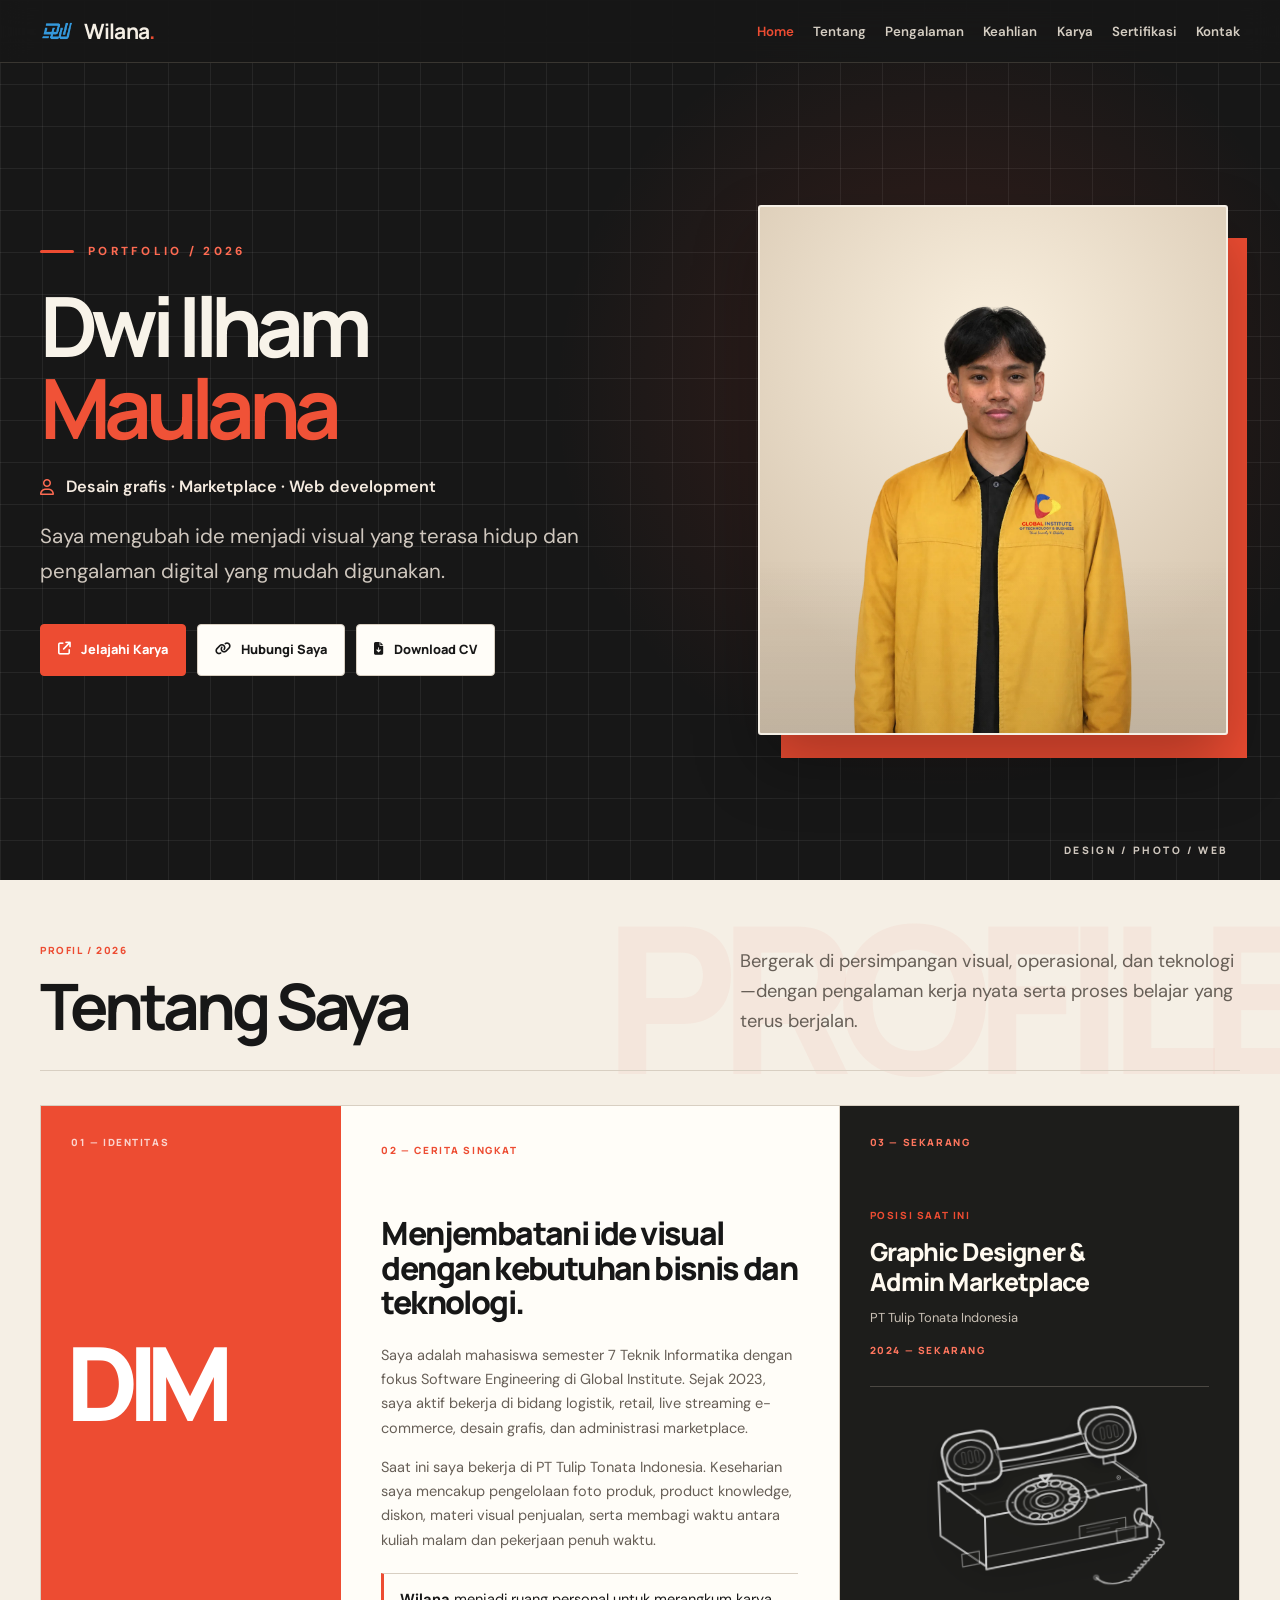
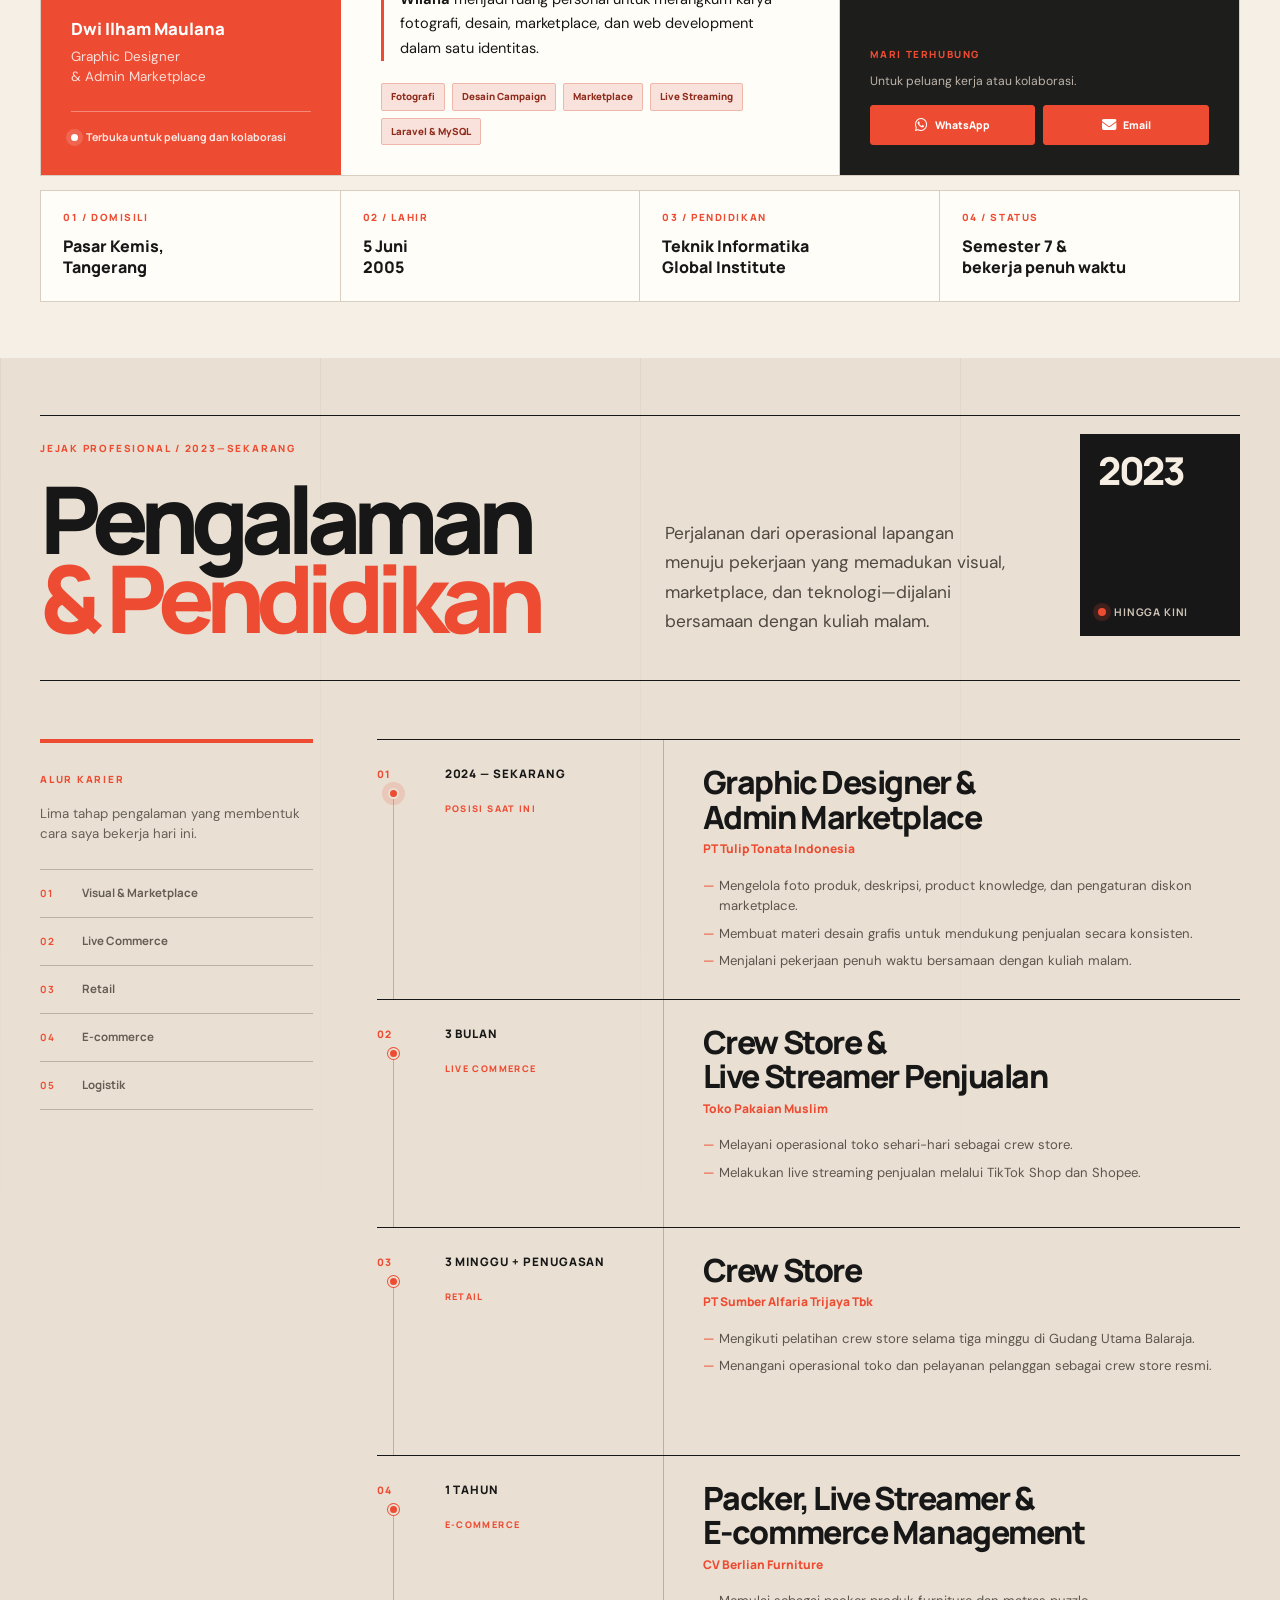
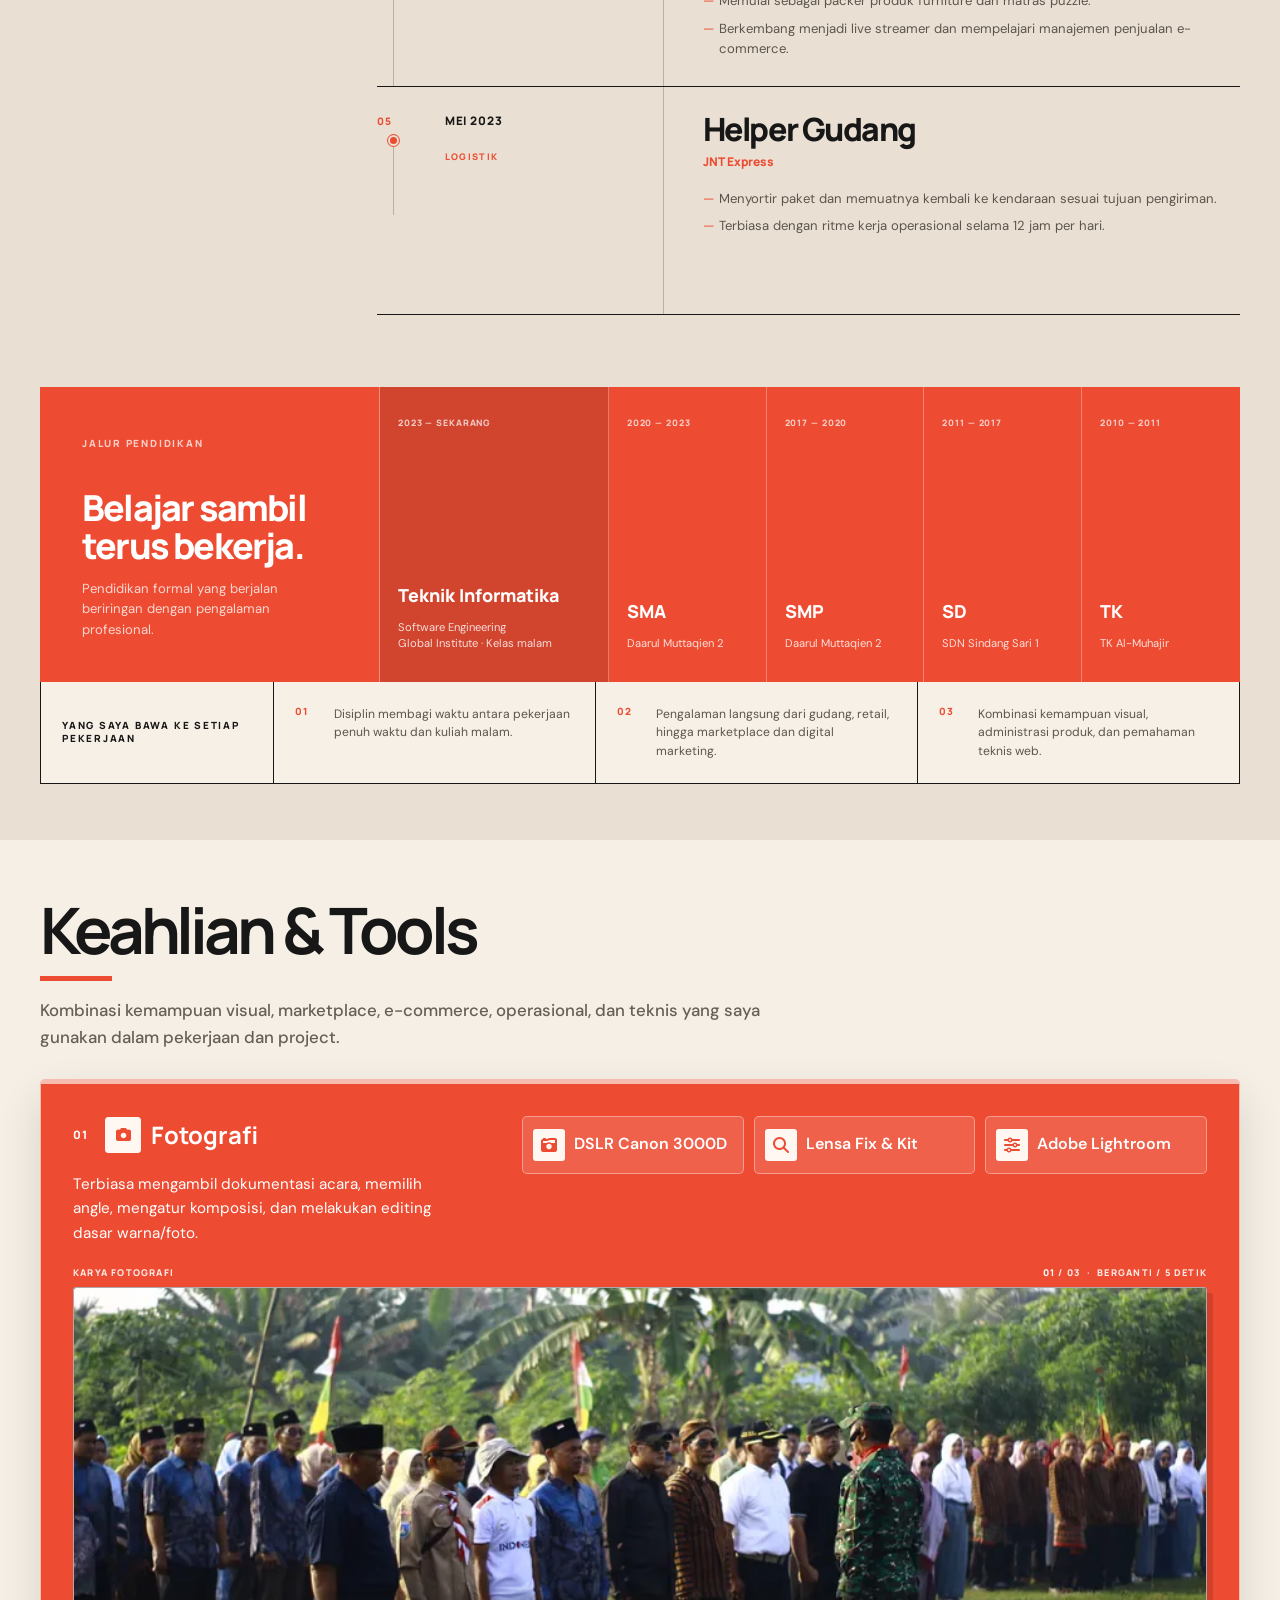
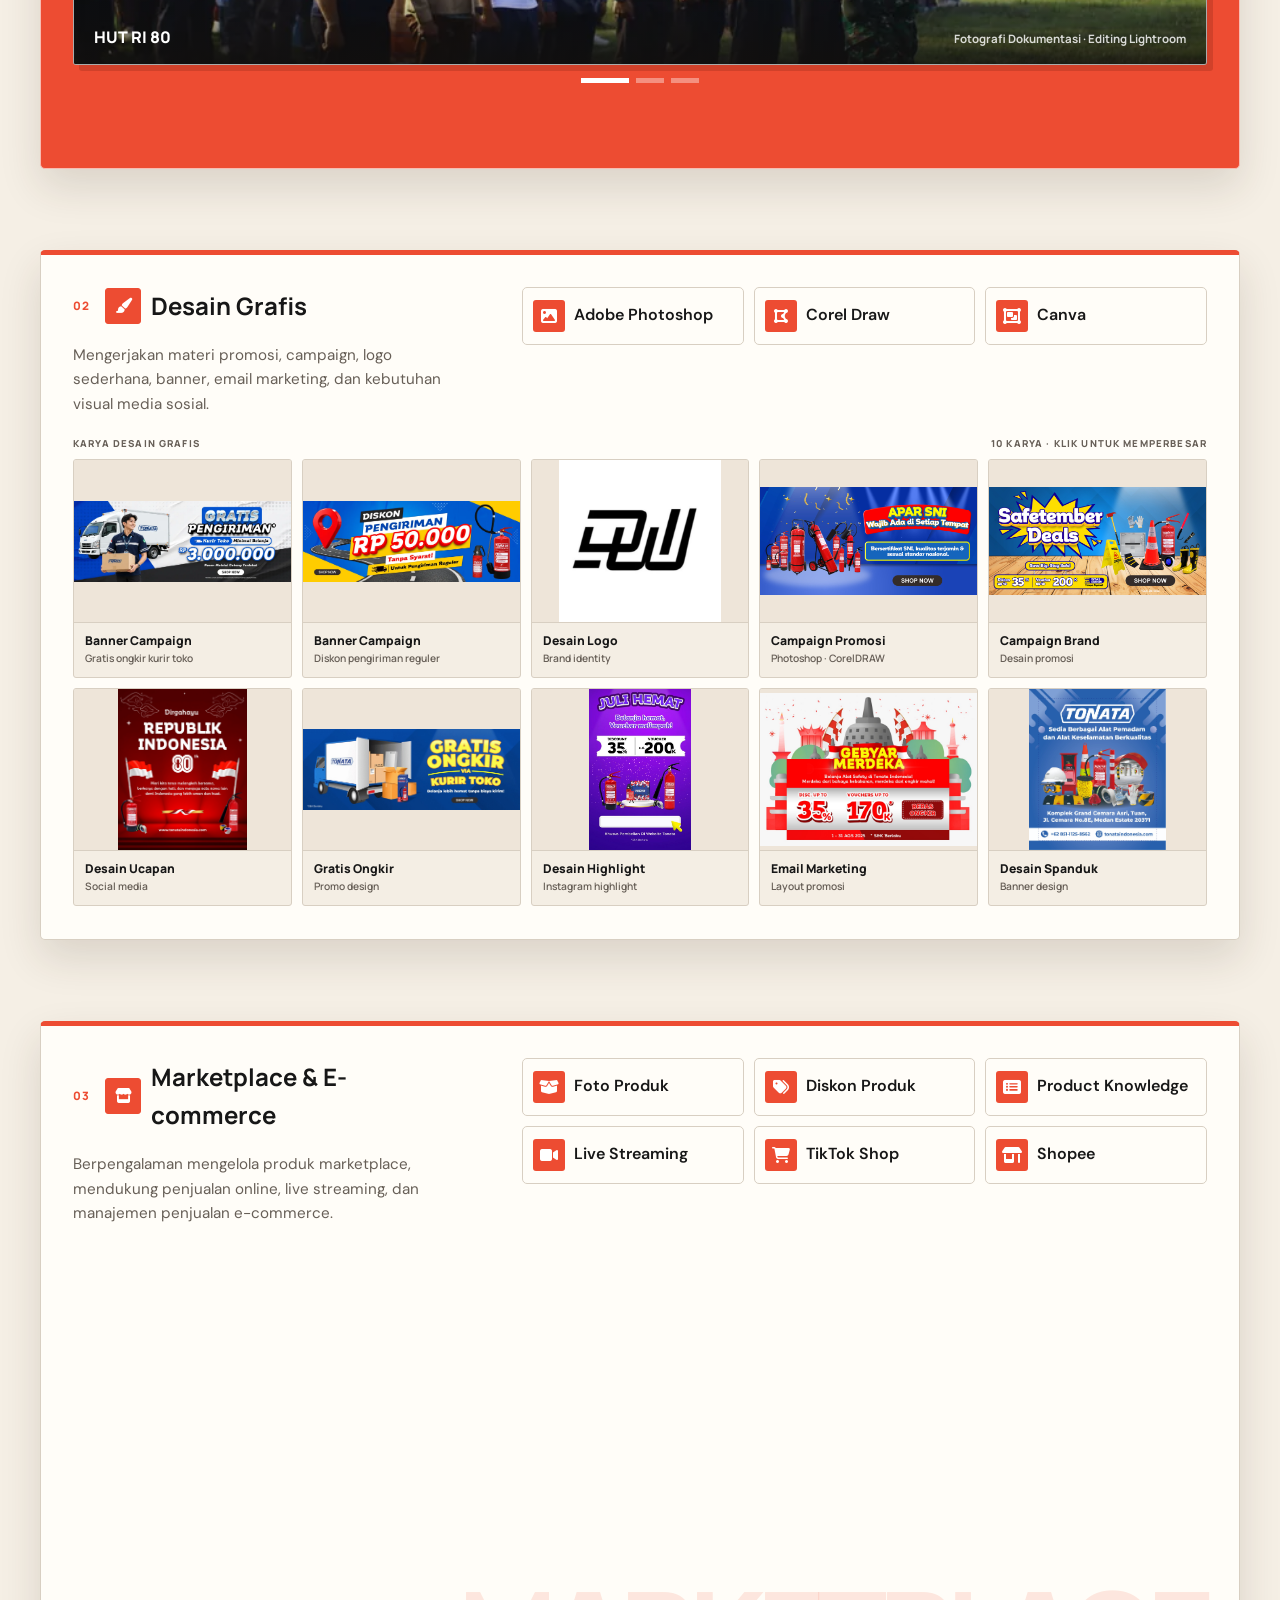
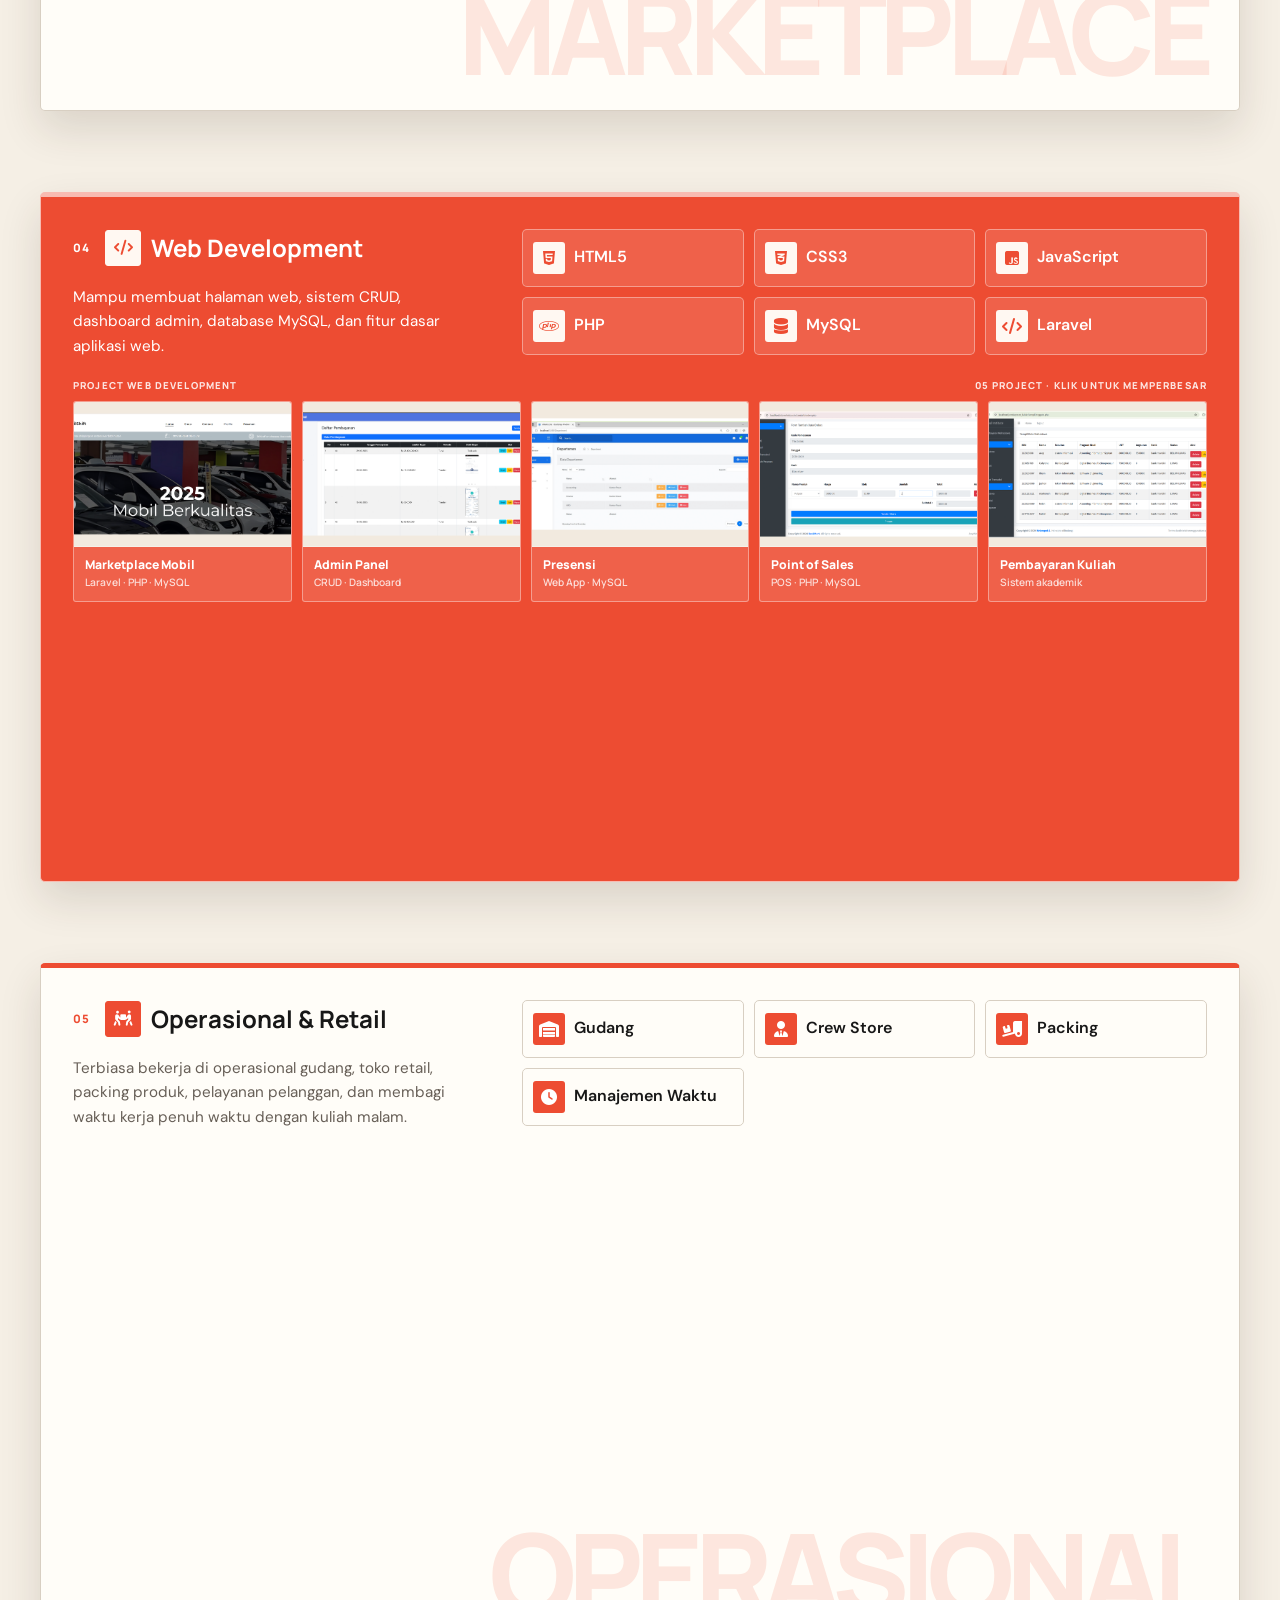
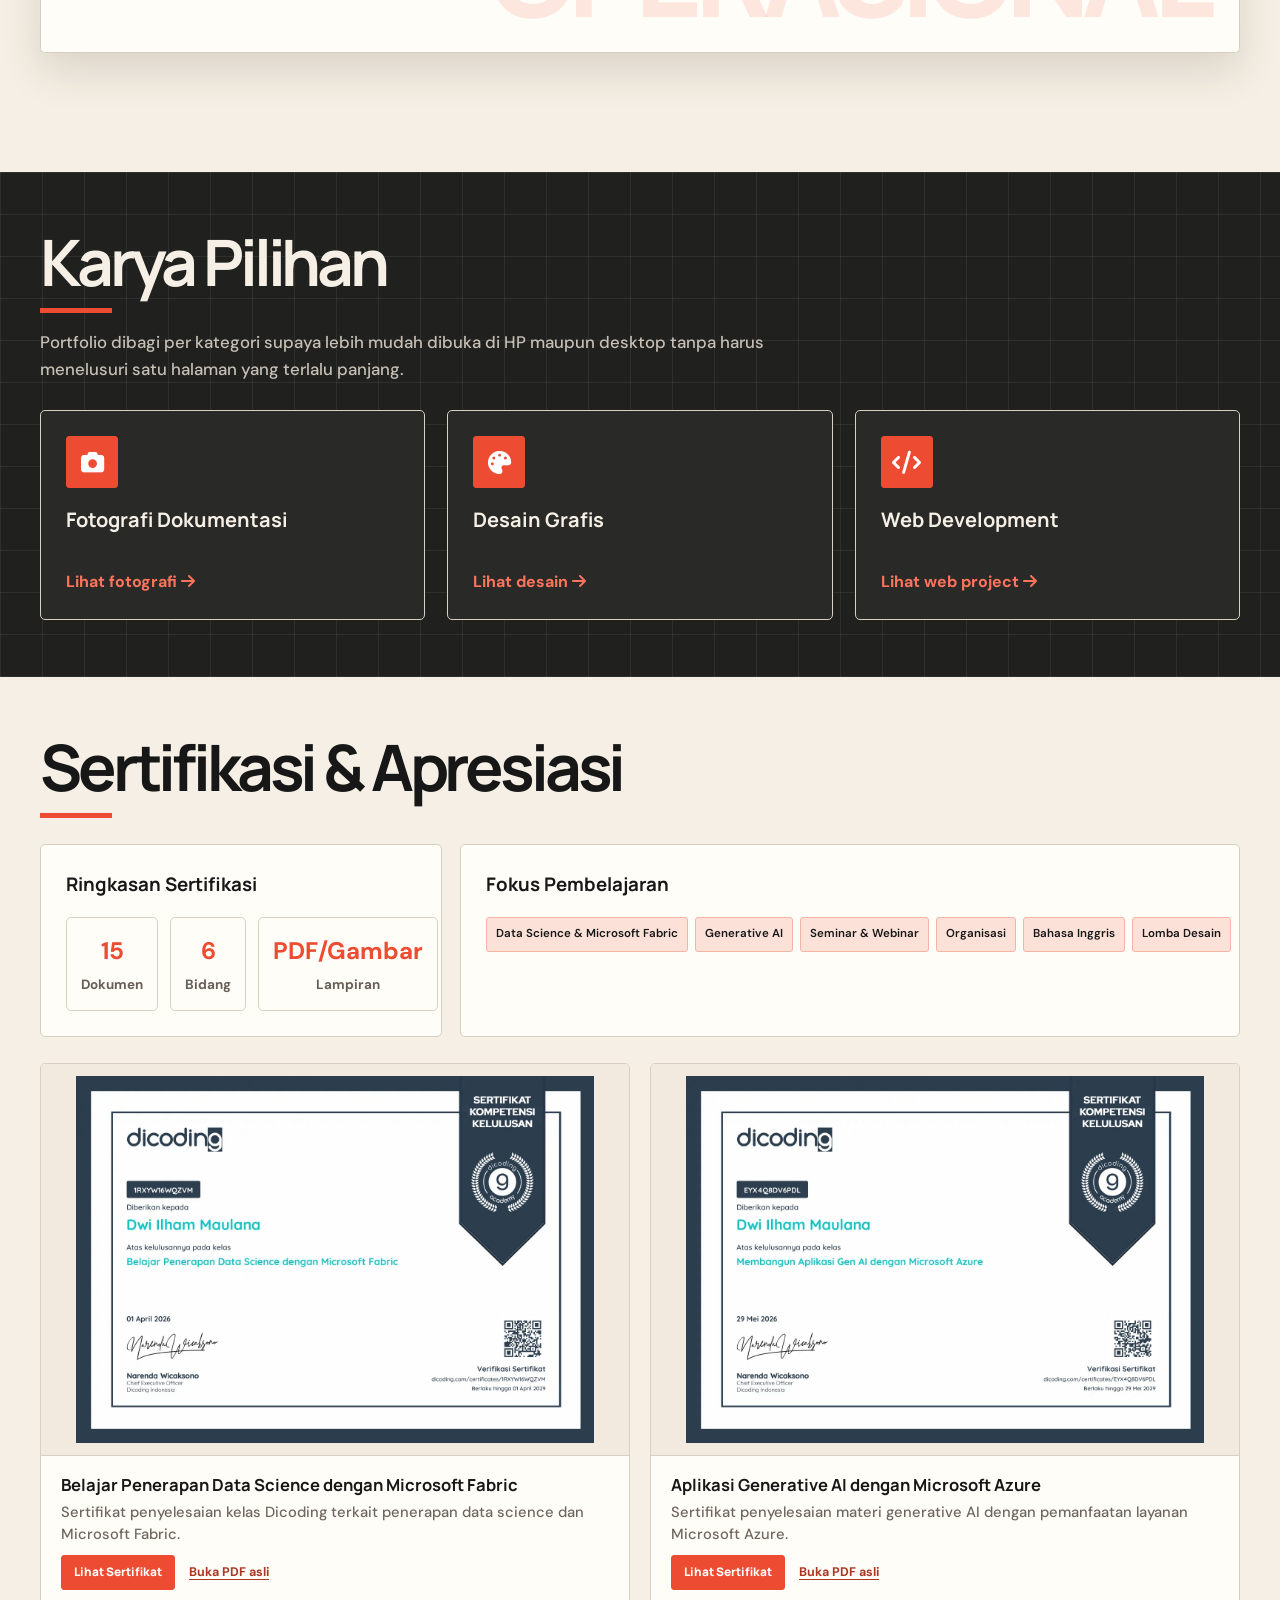
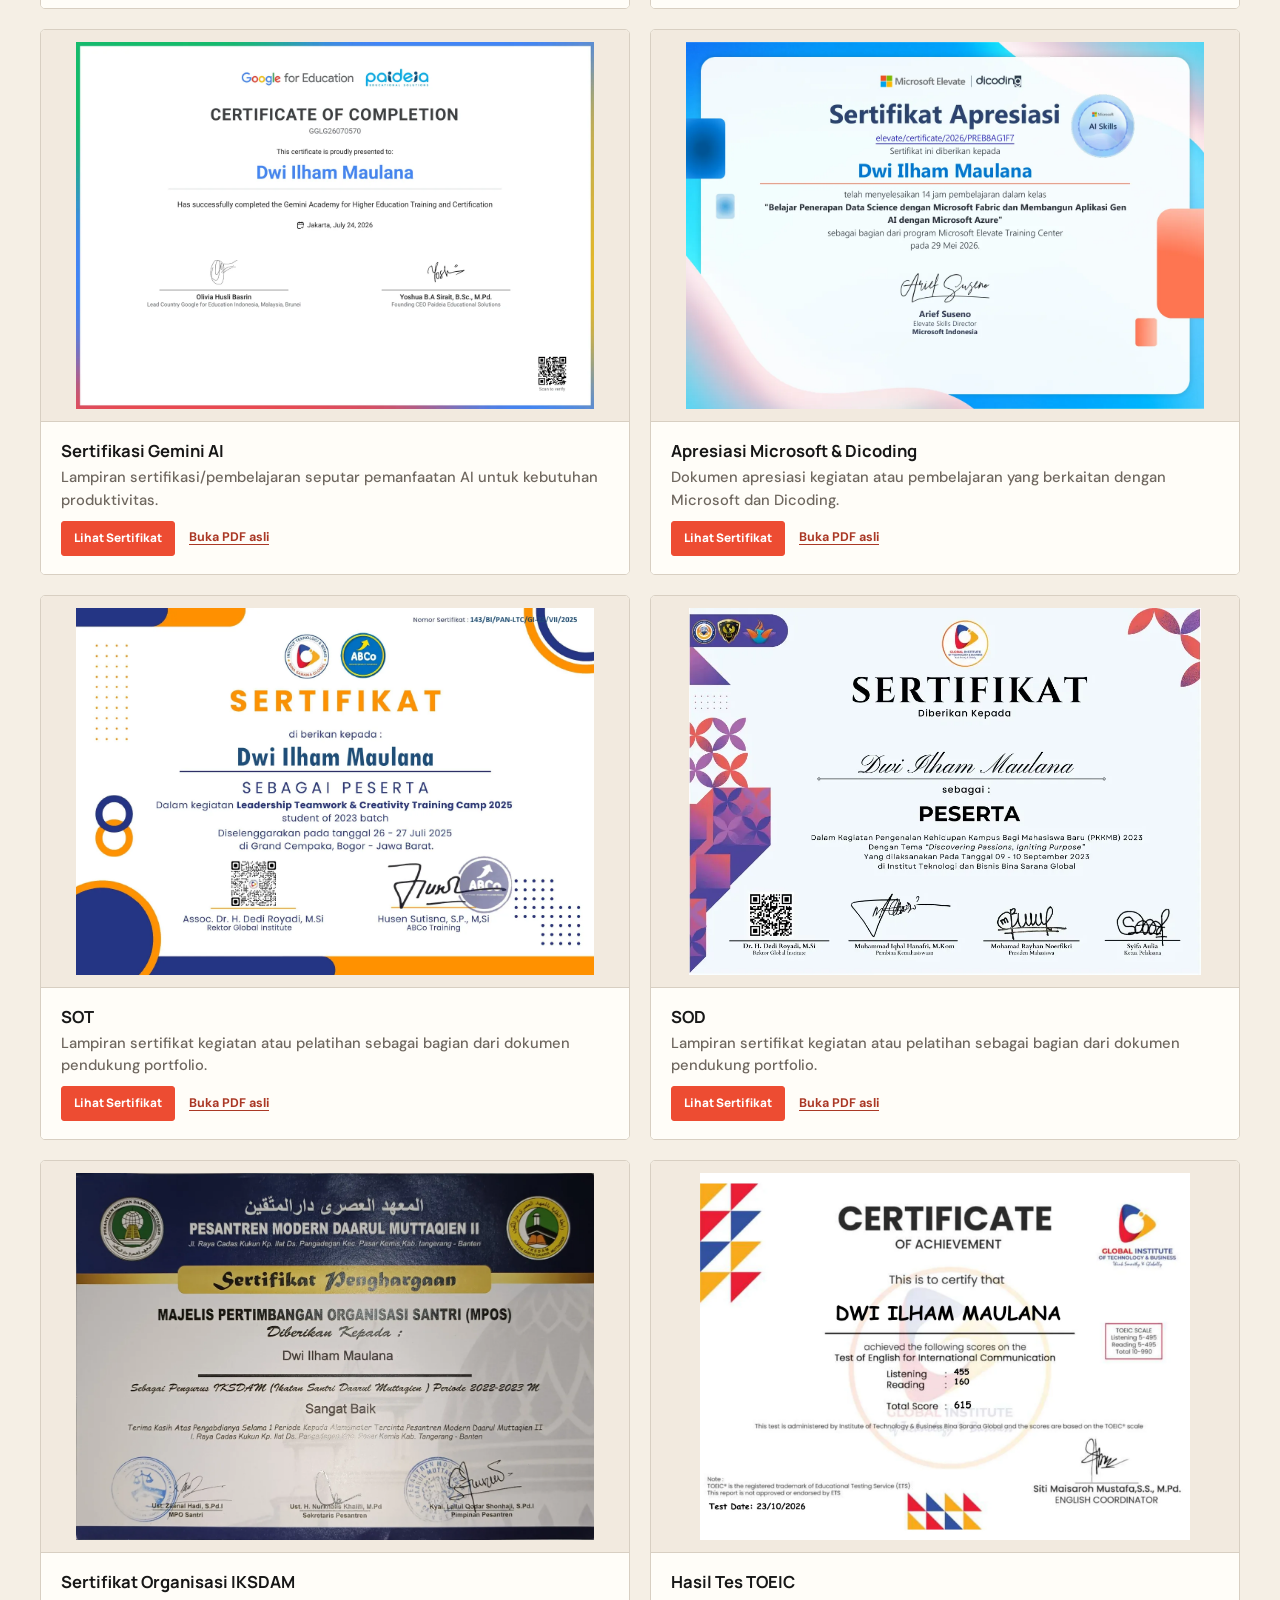
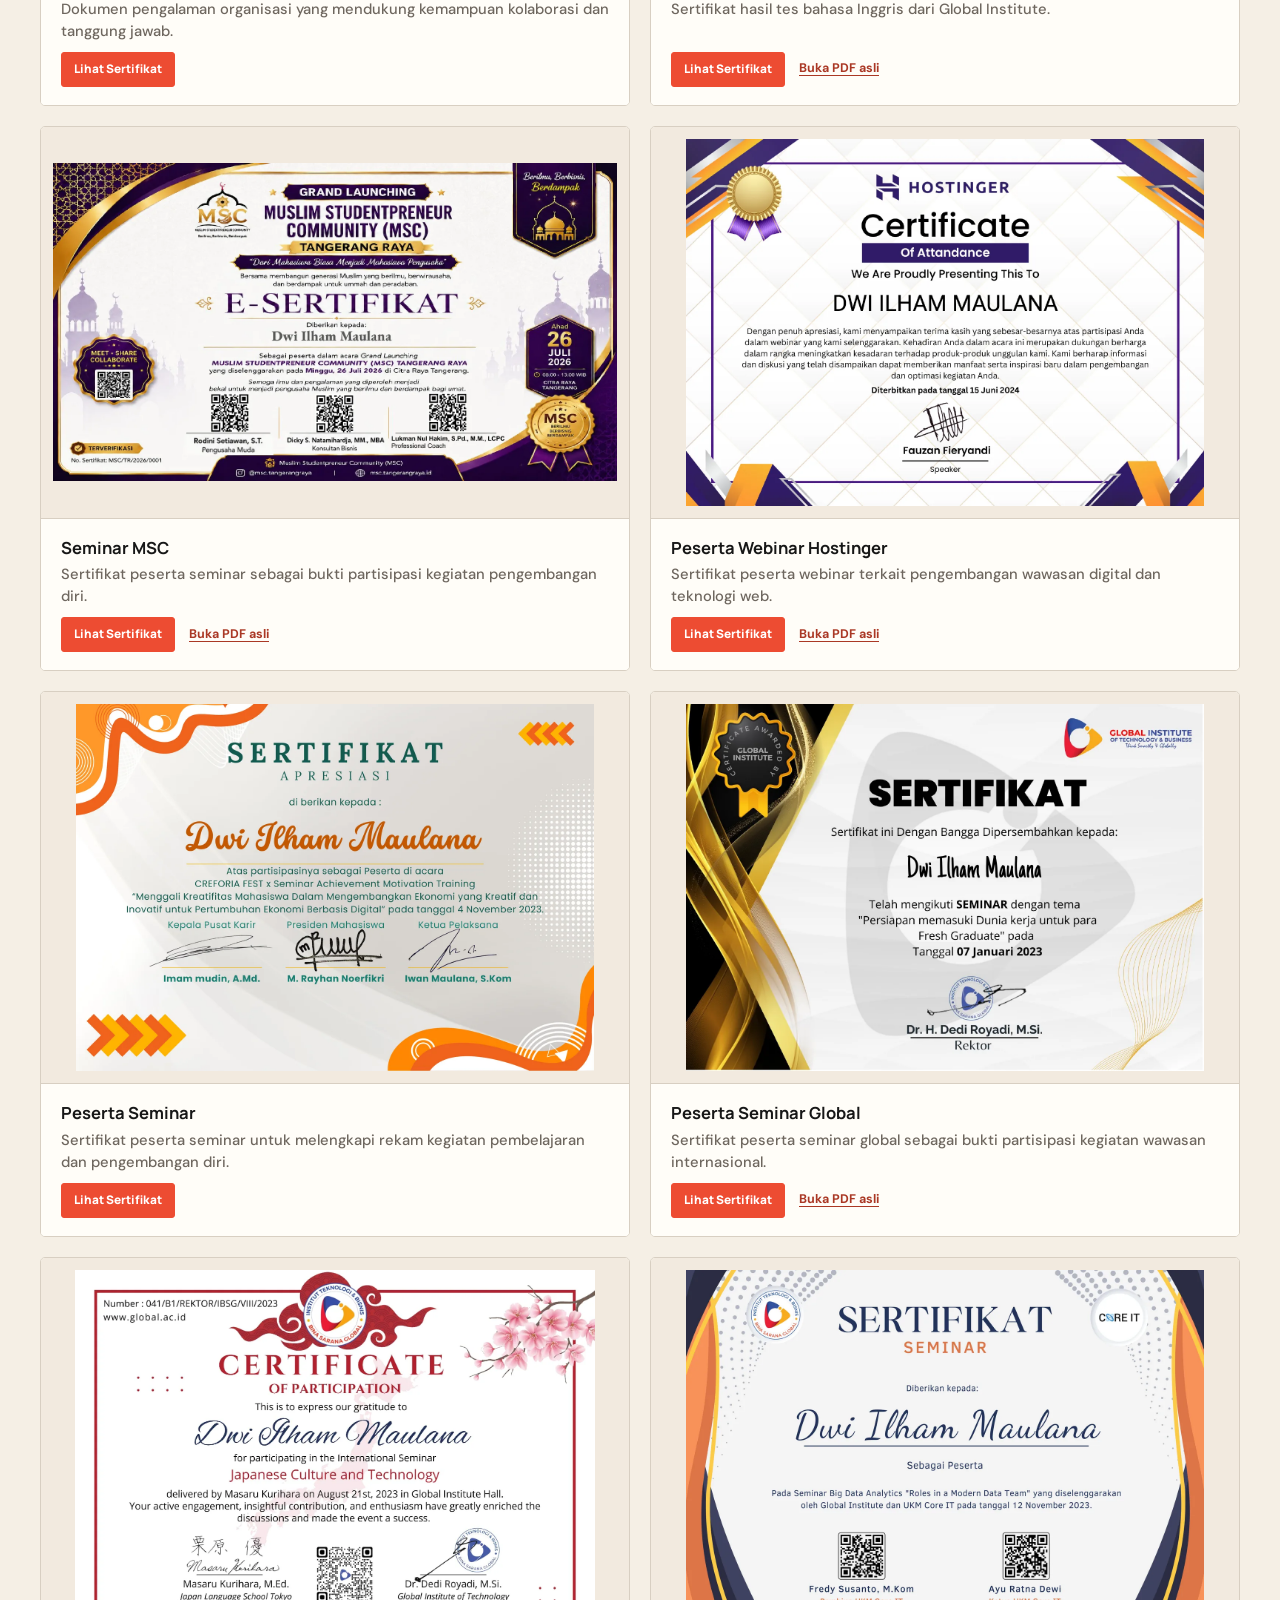
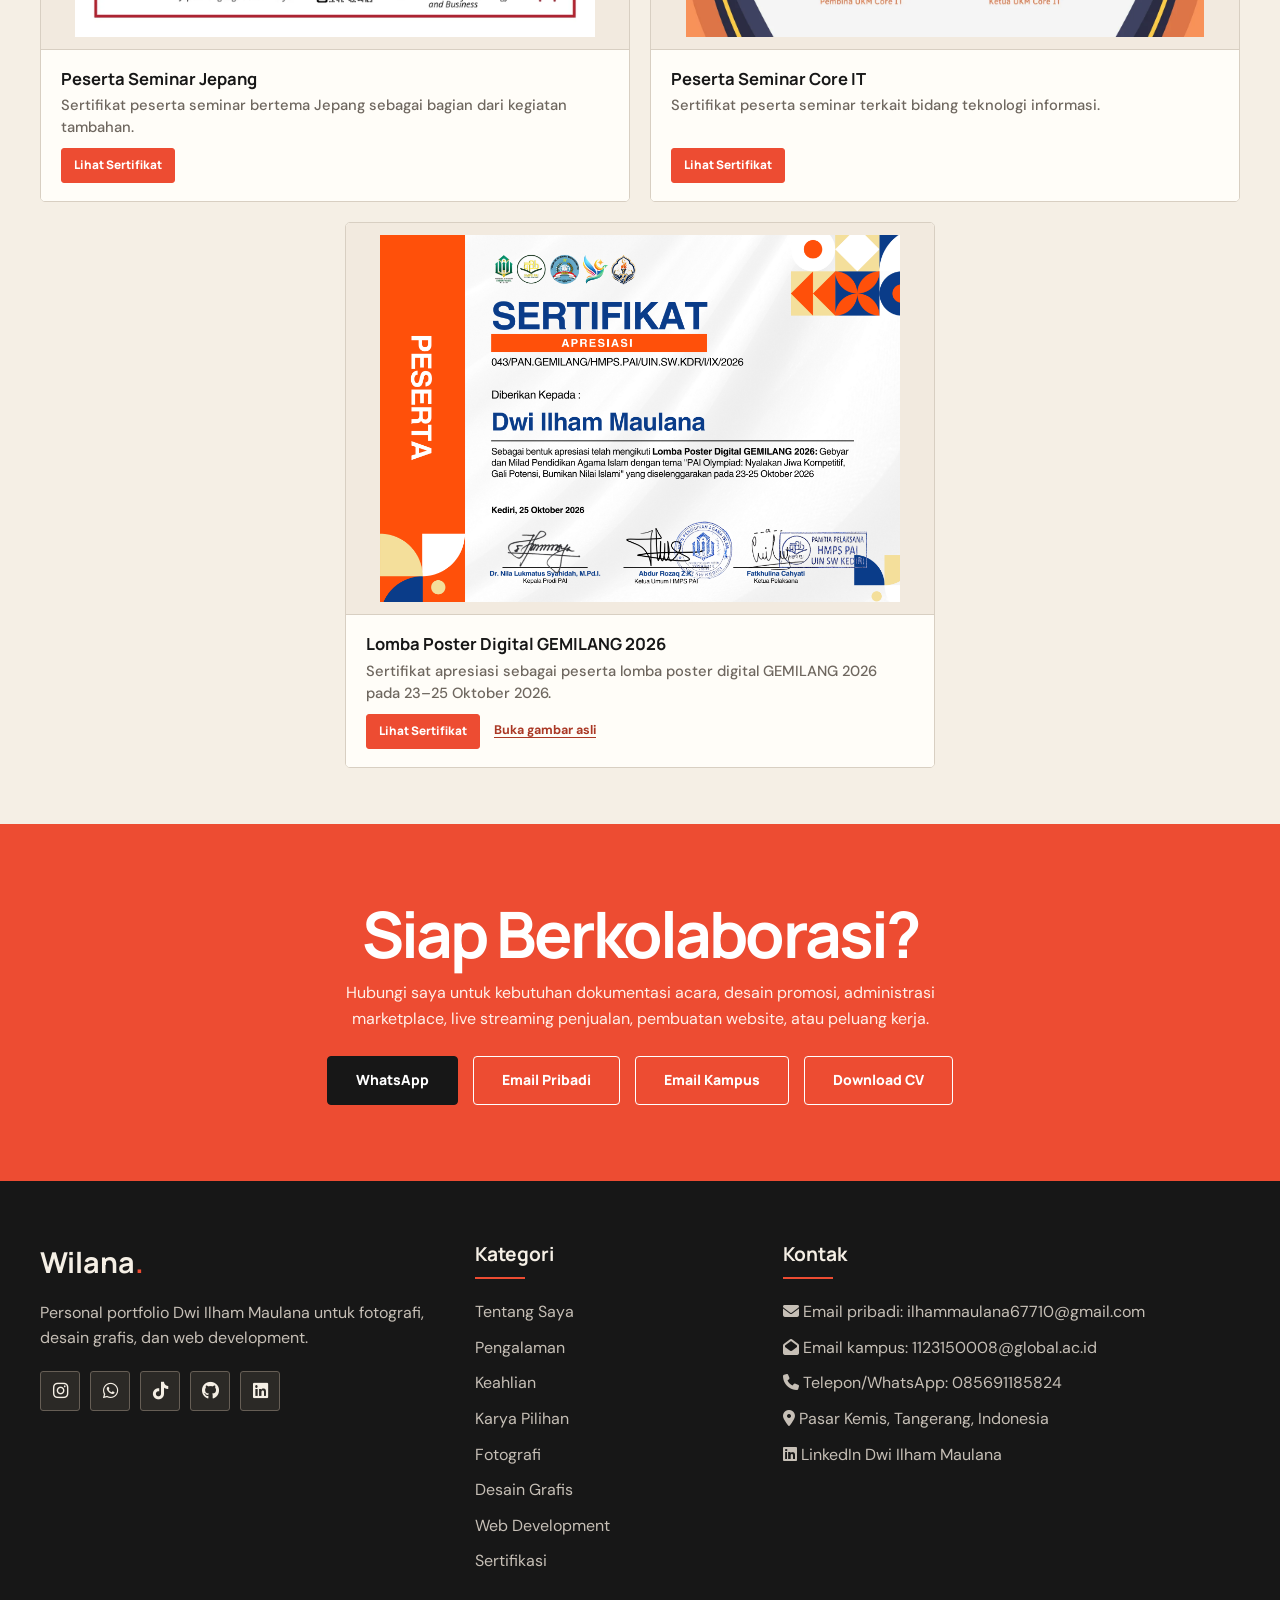
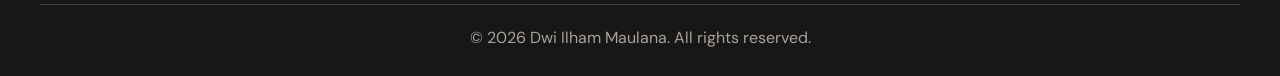
==== commit 0c68ba0b: "update" ====
--- a/index.html
+++ b/index.html
@@ -1695,163 +1695,193 @@
     <!-- About Section -->
     <section class="section about" id="about">
         <div class="container">
-            <h2 class="section-title">Tentang Saya</h2>
-            <div class="about-content">
-                <div class="about-text">
-                    <p>Saya Dwi Ilham Maulana, mahasiswa semester 7 Teknik Informatika dengan fokus Software Engineering di Global Institute. Saya aktif bekerja sejak 2023 di berbagai bidang, mulai dari logistik, retail, live streaming e-commerce, desain grafis, hingga administrasi marketplace.</p>
-                    <p>Saat ini saya bekerja sebagai Graphic Designer & Admin Marketplace di PT Tulip Tonata Indonesia. Saya terbiasa mengelola foto produk, deskripsi/product knowledge, pengaturan diskon, materi desain penjualan, dan tetap membagi waktu antara kuliah malam dan pekerjaan penuh waktu.</p>
-                    <p><strong>Wilana</strong> adalah draf personal brand yang saya gunakan untuk menampilkan karya fotografi, desain, marketplace, dan web development dalam satu tempat.</p>
-                    <div class="tag-list">
-                        <span class="tag">Fotografi Dokumentasi</span>
-                        <span class="tag">Desain Campaign</span>
-                        <span class="tag">Admin Marketplace</span>
-                        <span class="tag">Live Streaming Sales</span>
-                        <span class="tag">Admin Panel</span>
-                        <span class="tag">Laravel & MySQL</span>
-                    </div>
-                </div>
-
-                <div class="about-highlights">
-                    <div class="highlight-item">
-                        <i class="fas fa-briefcase"></i>
+            <div class="about-masthead">
+                <div>
+                    <span class="about-overline">PROFIL / 2026</span>
+                    <h2 class="section-title">Tentang Saya</h2>
+                </div>
+                <p class="about-lead">Bergerak di persimpangan visual, operasional, dan teknologi—dengan pengalaman kerja nyata serta proses belajar yang terus berjalan.</p>
+            </div>
+
+            <div class="about-editorial">
+                <aside class="about-identity" aria-label="Identitas profesional">
+                    <span class="about-panel-index">01 — IDENTITAS</span>
+                    <div class="about-monogram" aria-hidden="true">DIM</div>
+                    <div>
+                        <p class="about-name">Dwi Ilham Maulana</p>
+                        <p class="about-role">Graphic Designer<br>&amp; Admin Marketplace</p>
+                    </div>
+                    <p class="about-availability"><span></span> Terbuka untuk peluang dan kolaborasi</p>
+                </aside>
+
+                <article class="about-story">
+                    <span class="about-panel-index">02 — CERITA SINGKAT</span>
+                    <h3>Menjembatani ide visual dengan kebutuhan bisnis dan teknologi.</h3>
+                    <p>Saya adalah mahasiswa semester 7 Teknik Informatika dengan fokus Software Engineering di Global Institute. Sejak 2023, saya aktif bekerja di bidang logistik, retail, live streaming e-commerce, desain grafis, dan administrasi marketplace.</p>
+                    <p>Saat ini saya bekerja di PT Tulip Tonata Indonesia. Keseharian saya mencakup pengelolaan foto produk, product knowledge, diskon, materi visual penjualan, serta membagi waktu antara kuliah malam dan pekerjaan penuh waktu.</p>
+                    <p class="about-brand-note"><strong>Wilana</strong> menjadi ruang personal untuk merangkum karya fotografi, desain, marketplace, dan web development dalam satu identitas.</p>
+                    <div class="about-tags" aria-label="Bidang yang dikuasai">
+                        <span>Fotografi</span>
+                        <span>Desain Campaign</span>
+                        <span>Marketplace</span>
+                        <span>Live Streaming</span>
+                        <span>Laravel &amp; MySQL</span>
+                    </div>
+                </article>
+
+                <aside class="about-rail">
+                    <span class="about-panel-index">03 — SEKARANG</span>
+                    <div class="about-current">
+                        <span>POSISI SAAT INI</span>
+                        <strong>Graphic Designer &amp;<br>Admin Marketplace</strong>
+                        <p>PT Tulip Tonata Indonesia</p>
+                        <small>2024 — SEKARANG</small>
+                    </div>
+                    <figure class="about-phone-anatomy" tabindex="0" role="group" aria-label="Ilustrasi telepon interaktif. Gerakkan kursor atau gunakan tombol panah untuk mengangkat handset dan memutar rotary dial.">
+                        <object data="anatomy/telephone/telephone.svg" type="image/svg+xml" aria-hidden="true" tabindex="-1" width="420" height="270"></object>
+                    </figure>
+                    <div class="about-contact-card">
                         <div>
-                            <h3>Pengalaman</h3>
-                            <p>Graphic Designer & Admin Marketplace di PT Tulip Tonata Indonesia sejak 2024 sampai sekarang.</p>
-                        </div>
-                    </div>
-                    <div class="highlight-item">
-                        <i class="fas fa-laptop-code"></i>
-                        <div>
-                            <h3>Fokus Web</h3>
-                            <p>Membangun website, CRUD, dashboard, dan sistem administrasi berbasis PHP, Laravel, dan MySQL.</p>
-                        </div>
-                    </div>
-                    <div class="highlight-item">
-                        <i class="fas fa-paper-plane"></i>
-                        <div>
-                            <h3>Mari Terhubung</h3>
-                            <p>Untuk HRD atau calon klien, silakan hubungi saya langsung melalui WhatsApp atau email pribadi.</p>
-                            <div class="highlight-actions">
-                                <a href="https://wa.me/6285691185824?text=Halo%20Dwi%20Ilham%20Maulana,%20saya%20tertarik%20dengan%20profil%20dan%20portfolio%20Anda." target="_blank" class="mini-link"><i class="fab fa-whatsapp"></i> WhatsApp</a>
-                                <a href="mailto:ilhammaulana67710@gmail.com?subject=Kesempatan%20Kerja%20/%20Kolaborasi&body=Halo%20Dwi%20Ilham%20Maulana,%0D%0A%0D%0ASaya%20tertarik%20dengan%20profil%20dan%20portfolio%20Anda." class="mini-link"><i class="fas fa-envelope"></i> Email Pribadi</a>
-                            </div>
-                        </div>
-                    </div>
-                </div>
-
-                <div class="profile-facts">
-                    <div class="fact-item">
-                        <div class="fact-label">Domisili</div>
-                        <div class="fact-value">Pasar Kemis, Tangerang</div>
-                    </div>
-                    <div class="fact-item">
-                        <div class="fact-label">Tanggal Lahir</div>
-                        <div class="fact-value">5 Juni 2005</div>
-                    </div>
-                    <div class="fact-item">
-                        <div class="fact-label">Pendidikan</div>
-                        <div class="fact-value">Teknik Informatika - Global Institute</div>
-                    </div>
-                    <div class="fact-item">
-                        <div class="fact-label">Status</div>
-                        <div class="fact-value">Mahasiswa semester 7 & bekerja penuh waktu</div>
-                    </div>
-                </div>
+                            <span>MARI TERHUBUNG</span>
+                            <p>Untuk peluang kerja atau kolaborasi.</p>
+                        </div>
+                        <div class="about-contact-actions">
+                            <a href="https://wa.me/6285691185824?text=Halo%20Dwi%20Ilham%20Maulana,%20saya%20tertarik%20dengan%20profil%20dan%20portfolio%20Anda." target="_blank" rel="noopener noreferrer" aria-label="Hubungi melalui WhatsApp"><i class="fab fa-whatsapp"></i><span>WhatsApp</span></a>
+                            <a href="mailto:ilhammaulana67710@gmail.com?subject=Kesempatan%20Kerja%20/%20Kolaborasi&body=Halo%20Dwi%20Ilham%20Maulana,%0D%0A%0D%0ASaya%20tertarik%20dengan%20profil%20dan%20portfolio%20Anda." aria-label="Kirim email pribadi"><i class="fas fa-envelope"></i><span>Email</span></a>
+                        </div>
+                    </div>
+                </aside>
+            </div>
+
+            <div class="about-facts" aria-label="Informasi pribadi">
+                <div class="about-fact"><span>01 / DOMISILI</span><strong>Pasar Kemis,<br>Tangerang</strong></div>
+                <div class="about-fact"><span>02 / LAHIR</span><strong>5 Juni<br>2005</strong></div>
+                <div class="about-fact"><span>03 / PENDIDIKAN</span><strong>Teknik Informatika<br>Global Institute</strong></div>
+                <div class="about-fact"><span>04 / STATUS</span><strong>Semester 7 &amp;<br>bekerja penuh waktu</strong></div>
             </div>
         </div>
     </section>
 
     <!-- Experience Section -->
-    <section class="section resume" id="experience">
+    <section class="section resume career-journey" id="experience">
         <div class="container">
-            <h2 class="section-title">Pengalaman & Pendidikan</h2>
-            <p class="section-desc">Ringkasan pengalaman kerja, pendidikan, dan perjalanan profesional berdasarkan CV terbaru.</p>
-
-            <div class="resume-grid">
-                <div class="resume-column">
-                    <div class="resume-card">
-                        <h3>Graphic Designer & Admin Marketplace</h3>
-                        <p class="resume-meta">PT Tulip Tonata Indonesia - 2024 sampai sekarang</p>
-                        <ul>
-                            <li>Mengelola administrasi produk marketplace, termasuk foto produk, deskripsi/product knowledge, dan pengaturan diskon harga.</li>
-                            <li>Membuat materi desain grafis pendukung penjualan produk secara konsisten dan tepat waktu.</li>
-                            <li>Bertahan dan berkembang di posisi ini sambil menjalani kuliah malam.</li>
-                        </ul>
-                    </div>
-
-                    <div class="resume-card">
-                        <h3>Crew Store & Live Streamer Penjualan</h3>
-                        <p class="resume-meta">Toko Pakaian Muslim - 3 bulan</p>
-                        <ul>
-                            <li>Melayani operasional toko sehari-hari sebagai crew store.</li>
-                            <li>Melakukan live streaming penjualan di TikTok Shop dan Shopee untuk mendukung penjualan online.</li>
-                        </ul>
-                    </div>
-
-                    <div class="resume-card">
-                        <h3>Crew Store</h3>
-                        <p class="resume-meta">PT Sumber Alfaria Trijaya Tbk - Training 3 minggu + lebih dari 1 bulan bertugas</p>
-                        <ul>
-                            <li>Mengikuti pelatihan crew store selama 3 minggu di Gudang Utama Balaraja.</li>
-                            <li>Menangani operasional toko dan pelayanan pelanggan sebagai crew store resmi.</li>
-                        </ul>
-                    </div>
-
-                    <div class="resume-card">
-                        <h3>Packer, Live Streamer & E-commerce Management</h3>
-                        <p class="resume-meta">CV Berlian Furniture - 1 tahun</p>
-                        <ul>
-                            <li>Memulai sebagai packer produk furniture dan matras puzzle.</li>
-                            <li>Berkembang menjadi live streamer penjualan online dan mempelajari manajemen penjualan e-commerce.</li>
-                        </ul>
-                    </div>
-
-                    <div class="resume-card">
-                        <h3>Helper Gudang</h3>
-                        <p class="resume-meta">JNT Express - Mei 2023</p>
-                        <ul>
-                            <li>Menyortir paket dan memuat kembali paket ke kendaraan sesuai tujuan pengiriman.</li>
-                            <li>Terbiasa dengan sistem kerja operasional 12 jam per hari.</li>
-                        </ul>
-                    </div>
-                </div>
-
-                <div class="resume-column">
-                    <div class="resume-card">
-                        <h3>Riwayat Pendidikan</h3>
-                        <div class="education-list">
-                            <div class="education-item">
-                                <h3>Teknik Informatika - Software Engineering</h3>
-                                <p>Global Institute, 2023 - Sekarang, semester 7, kelas malam.</p>
-                            </div>
-                            <div class="education-item">
-                                <h3>SMA Daarul Muttaqien 2</h3>
-                                <p>2020 - 2023</p>
-                            </div>
-                            <div class="education-item">
-                                <h3>SMP Daarul Muttaqien 2</h3>
-                                <p>2017 - 2020</p>
-                            </div>
-                            <div class="education-item">
-                                <h3>SDN Sindang Sari 1</h3>
-                                <p>2011 - 2017</p>
-                            </div>
-                            <div class="education-item">
-                                <h3>TK Al-Muhajir</h3>
-                                <p>2010 - 2011</p>
-                            </div>
-                        </div>
-                    </div>
-
-                    <div class="resume-card">
-                        <h3>Keunggulan Kerja</h3>
-                        <ul>
-                            <li>Terbiasa bekerja penuh waktu sambil kuliah malam.</li>
-                            <li>Punya pengalaman langsung di operasional gudang, retail, marketplace, dan digital marketing.</li>
-                            <li>Mampu menggabungkan kemampuan visual, administrasi produk, dan pemahaman teknis web.</li>
-                        </ul>
-                    </div>
-                </div>
+            <div class="career-intro">
+                <div>
+                    <span class="career-eyebrow">JEJAK PROFESIONAL / 2023—SEKARANG</span>
+                    <h2>Pengalaman<br><span>&amp; Pendidikan</span></h2>
+                </div>
+                <p>Perjalanan dari operasional lapangan menuju pekerjaan yang memadukan visual, marketplace, dan teknologi—dijalani bersamaan dengan kuliah malam.</p>
+                <div class="career-range" aria-label="Rentang perjalanan profesional dari 2023 hingga sekarang">
+                    <strong>2023</strong>
+                    <span><i></i> hingga kini</span>
+                </div>
+            </div>
+
+            <div class="career-layout">
+                <aside class="career-directory" aria-label="Daftar pengalaman kerja">
+                    <span>ALUR KARIER</span>
+                    <p>Lima tahap pengalaman yang membentuk cara saya bekerja hari ini.</p>
+                    <nav>
+                        <a href="#career-01"><b>01</b><span>Visual &amp; Marketplace</span></a>
+                        <a href="#career-02"><b>02</b><span>Live Commerce</span></a>
+                        <a href="#career-03"><b>03</b><span>Retail</span></a>
+                        <a href="#career-04"><b>04</b><span>E-commerce</span></a>
+                        <a href="#career-05"><b>05</b><span>Logistik</span></a>
+                    </nav>
+                </aside>
+
+                <div class="career-track">
+                    <article class="career-entry is-current" id="career-01">
+                        <div class="career-marker"><span>01</span><i></i></div>
+                        <div class="career-entry-head">
+                            <p>2024 — SEKARANG</p>
+                            <span>POSISI SAAT INI</span>
+                        </div>
+                        <div class="career-entry-body">
+                            <h3>Graphic Designer &amp;<br>Admin Marketplace</h3>
+                            <p class="career-company">PT Tulip Tonata Indonesia</p>
+                            <ul>
+                                <li>Mengelola foto produk, deskripsi, product knowledge, dan pengaturan diskon marketplace.</li>
+                                <li>Membuat materi desain grafis untuk mendukung penjualan secara konsisten.</li>
+                                <li>Menjalani pekerjaan penuh waktu bersamaan dengan kuliah malam.</li>
+                            </ul>
+                        </div>
+                    </article>
+
+                    <article class="career-entry" id="career-02">
+                        <div class="career-marker"><span>02</span><i></i></div>
+                        <div class="career-entry-head"><p>3 BULAN</p><span>LIVE COMMERCE</span></div>
+                        <div class="career-entry-body">
+                            <h3>Crew Store &amp;<br>Live Streamer Penjualan</h3>
+                            <p class="career-company">Toko Pakaian Muslim</p>
+                            <ul>
+                                <li>Melayani operasional toko sehari-hari sebagai crew store.</li>
+                                <li>Melakukan live streaming penjualan melalui TikTok Shop dan Shopee.</li>
+                            </ul>
+                        </div>
+                    </article>
+
+                    <article class="career-entry" id="career-03">
+                        <div class="career-marker"><span>03</span><i></i></div>
+                        <div class="career-entry-head"><p>3 MINGGU + PENUGASAN</p><span>RETAIL</span></div>
+                        <div class="career-entry-body">
+                            <h3>Crew Store</h3>
+                            <p class="career-company">PT Sumber Alfaria Trijaya Tbk</p>
+                            <ul>
+                                <li>Mengikuti pelatihan crew store selama tiga minggu di Gudang Utama Balaraja.</li>
+                                <li>Menangani operasional toko dan pelayanan pelanggan sebagai crew store resmi.</li>
+                            </ul>
+                        </div>
+                    </article>
+
+                    <article class="career-entry" id="career-04">
+                        <div class="career-marker"><span>04</span><i></i></div>
+                        <div class="career-entry-head"><p>1 TAHUN</p><span>E-COMMERCE</span></div>
+                        <div class="career-entry-body">
+                            <h3>Packer, Live Streamer &amp;<br>E-commerce Management</h3>
+                            <p class="career-company">CV Berlian Furniture</p>
+                            <ul>
+                                <li>Memulai sebagai packer produk furniture dan matras puzzle.</li>
+                                <li>Berkembang menjadi live streamer dan mempelajari manajemen penjualan e-commerce.</li>
+                            </ul>
+                        </div>
+                    </article>
+
+                    <article class="career-entry" id="career-05">
+                        <div class="career-marker"><span>05</span><i></i></div>
+                        <div class="career-entry-head"><p>MEI 2023</p><span>LOGISTIK</span></div>
+                        <div class="career-entry-body">
+                            <h3>Helper Gudang</h3>
+                            <p class="career-company">JNT Express</p>
+                            <ul>
+                                <li>Menyortir paket dan memuatnya kembali ke kendaraan sesuai tujuan pengiriman.</li>
+                                <li>Terbiasa dengan ritme kerja operasional selama 12 jam per hari.</li>
+                            </ul>
+                        </div>
+                    </article>
+                </div>
+            </div>
+
+            <section class="education-route" aria-labelledby="education-title">
+                <div class="education-route-copy">
+                    <span>JALUR PENDIDIKAN</span>
+                    <h3 id="education-title">Belajar sambil terus bekerja.</h3>
+                    <p>Pendidikan formal yang berjalan beriringan dengan pengalaman profesional.</p>
+                </div>
+                <div class="education-stages">
+                    <article class="is-active"><span>2023 — SEKARANG</span><strong>Teknik Informatika</strong><p>Software Engineering<br>Global Institute · Kelas malam</p></article>
+                    <article><span>2020 — 2023</span><strong>SMA</strong><p>Daarul Muttaqien 2</p></article>
+                    <article><span>2017 — 2020</span><strong>SMP</strong><p>Daarul Muttaqien 2</p></article>
+                    <article><span>2011 — 2017</span><strong>SD</strong><p>SDN Sindang Sari 1</p></article>
+                    <article><span>2010 — 2011</span><strong>TK</strong><p>TK Al-Muhajir</p></article>
+                </div>
+            </section>
+
+            <div class="career-principles" aria-label="Keunggulan kerja">
+                <span>YANG SAYA BAWA KE SETIAP PEKERJAAN</span>
+                <div><b>01</b><p>Disiplin membagi waktu antara pekerjaan penuh waktu dan kuliah malam.</p></div>
+                <div><b>02</b><p>Pengalaman langsung dari gudang, retail, hingga marketplace dan digital marketing.</p></div>
+                <div><b>03</b><p>Kombinasi kemampuan visual, administrasi produk, dan pemahaman teknis web.</p></div>
             </div>
         </div>
     </section>
--- a/editorial.css
+++ b/editorial.css
@@ -1001,41 +1001,481 @@
   margin: -10px 0 28px;
 }
 
-/* About becomes a balanced editorial split instead of two rows forced by the taller column. */
-.about-content {
-  grid-template-columns: minmax(0, 1.08fr) minmax(340px, .92fr);
-  grid-template-rows: auto auto;
-  gap: 18px 24px;
+/* About: a compact editorial profile with one clear reading path. */
+.about {
+  position: relative;
+  overflow: clip;
+}
+.about::before {
+  content: 'PROFILE';
+  position: absolute;
+  top: 34px;
+  right: -22px;
+  color: color-mix(in srgb, var(--red) 5%, transparent);
+  font: 800 clamp(6rem, 16vw, 14rem)/.8 Manrope, sans-serif;
+  letter-spacing: -.09em;
+  pointer-events: none;
+}
+.about-masthead {
+  position: relative;
+  display: grid;
+  grid-template-columns: minmax(0, 1fr) minmax(320px, 500px);
+  align-items: end;
+  gap: 36px;
+  padding-bottom: 30px;
+  border-bottom: 1px solid var(--line);
+}
+.about-overline,
+.about-panel-index,
+.about-current > span,
+.about-current small,
+.about-contact-card > div:first-child > span,
+.about-fact > span {
+  color: var(--red);
+  font: 800 .62rem/1.25 Manrope, sans-serif;
+  letter-spacing: .16em;
+}
+.about-masthead .section-title {
+  margin: 10px 0 0;
+}
+.about-masthead .section-title::after { display: none; }
+.about-lead {
+  max-width: 500px;
+  margin: 0 0 4px;
+  color: var(--muted);
+  font-size: clamp(.98rem, 1.5vw, 1.14rem);
+  line-height: 1.65;
+}
+.about-editorial {
+  position: relative;
+  display: grid;
+  grid-template-columns: minmax(220px, 3fr) minmax(390px, 5fr) minmax(280px, 4fr);
+  margin-top: 34px;
+  border: 1px solid var(--line);
+  background: var(--surface);
+}
+.about-identity,
+.about-story,
+.about-rail { min-width: 0; }
+.about-identity {
+  min-height: 520px;
+  padding: 30px;
+  display: flex;
+  flex-direction: column;
+  color: #fff;
+  background: var(--red);
+}
+.about-identity .about-panel-index { color: rgba(255,255,255,.76); }
+.about-monogram {
+  margin: auto 0;
+  color: #fff;
+  font: 800 clamp(4.8rem, 8vw, 7.6rem)/.72 Manrope, sans-serif;
+  letter-spacing: -.11em;
+  transform: translateX(-5px);
+}
+.about-name {
+  margin: 0 0 8px;
+  font: 800 1.05rem/1.25 Manrope, sans-serif;
+}
+.about-role {
+  margin: 0;
+  color: rgba(255,255,255,.82);
+  font-size: .84rem;
+  line-height: 1.5;
+}
+.about-availability {
+  display: flex;
+  align-items: center;
+  gap: 8px;
+  margin: 24px 0 0;
+  padding-top: 18px;
+  border-top: 1px solid rgba(255,255,255,.35);
+  color: rgba(255,255,255,.86);
+  font: 700 .67rem/1.45 Manrope, sans-serif;
+}
+.about-availability span {
+  width: 7px;
+  height: 7px;
+  flex: 0 0 7px;
+  border-radius: 50%;
+  background: #fff;
+  box-shadow: 0 0 0 5px rgba(255,255,255,.14);
+}
+.about-story {
+  padding: 30px clamp(26px, 3.2vw, 44px);
+  border-right: 1px solid var(--line);
+}
+.about-story h3 {
+  margin: 54px 0 24px;
+  color: var(--ink);
+  font: 800 clamp(1.65rem, 2.5vw, 2.45rem)/1.08 Manrope, sans-serif;
+  letter-spacing: -.05em;
+}
+.about-story > p {
+  margin: 0 0 15px;
+  color: var(--muted);
+  font-size: .91rem;
+  line-height: 1.67;
+}
+.about-story .about-brand-note {
+  margin-top: 20px;
+  padding: 14px 0 0 16px;
+  border-top: 1px solid var(--line);
+  border-left: 3px solid var(--red);
+  color: var(--ink);
+}
+.about-tags {
+  display: flex;
+  flex-wrap: wrap;
+  gap: 7px;
+  margin-top: 22px;
+}
+.about-tags span {
+  padding: 7px 9px;
+  color: #8f2c1c;
+  background: #f9e2dc;
+  border: 1px solid #efb7aa;
+  border-radius: 2px;
+  font: 800 .61rem/1.2 Manrope, sans-serif;
+}
+.about-rail {
+  position: relative;
+  padding: 30px;
+  display: flex;
+  flex-direction: column;
+  color: #f5efe5;
+  background: #1d1d1b;
+}
+.about-rail > .about-panel-index { color: #ff765e; }
+.about-current {
+  margin: 52px 0 0;
+  padding-bottom: 25px;
+  border-bottom: 1px solid #4b4843;
+}
+.about-current strong {
+  display: block;
+  margin-top: 11px;
+  color: #fffaf0;
+  font: 800 clamp(1.15rem, 2vw, 1.55rem)/1.18 Manrope, sans-serif;
+  letter-spacing: -.035em;
+}
+.about-current p {
+  margin: 12px 0 7px;
+  color: #c9c0b5;
+  font-size: .81rem;
+}
+.about-current small { color: #ff765e; }
+.about-phone-anatomy {
+  position: absolute;
+  left: 24px;
+  right: 24px;
+  bottom: 159px;
+  height: 235px;
+  display: grid;
+  place-items: center;
+  margin: 0;
+  overflow: hidden;
+  border-radius: 4px;
+  cursor: crosshair;
+  touch-action: pan-y;
+  isolation: isolate;
+}
+.about-phone-anatomy::before {
+  content: '';
+  position: absolute;
+  inset: 18% 10%;
+  z-index: -1;
+  border-radius: 50%;
+  background: radial-gradient(circle, rgba(255,255,255,.075), transparent 68%);
+  opacity: 0;
+  transform: scale(.82);
+  transition: opacity .35s ease, transform .55s cubic-bezier(.22,.8,.25,1);
+}
+.about-phone-anatomy:is(:hover, :focus-visible)::before {
+  opacity: 1;
+  transform: scale(1);
+}
+.about-phone-anatomy:focus-visible {
+  outline: 1px solid rgba(255,255,255,.62);
+  outline-offset: 5px;
+}
+.about-phone-anatomy object {
+  width: min(100%, 300px);
+  height: auto;
+  display: block;
+  opacity: .82;
+  pointer-events: none;
+  transform: perspective(540px) rotate(-1.5deg) scale(1.03);
+  transform-origin: center;
+  filter: drop-shadow(0 14px 18px rgba(0,0,0,.16));
+  will-change: transform;
+}
+.about-contact-card {
+  margin-top: auto;
+  padding-top: 24px;
+}
+.about-contact-card p { margin: 6px 0 14px; color: #bdb4aa; font-size: .76rem; }
+.about-contact-actions { display: grid; grid-template-columns: repeat(2, minmax(0, 1fr)); gap: 8px; }
+.about-contact-actions a {
+  min-width: 0;
+  min-height: 40px;
+  padding: 9px 10px;
+  display: inline-flex;
+  align-items: center;
+  justify-content: center;
+  gap: 7px;
+  color: #fff;
+  background: var(--red);
+  border: 1px solid var(--red);
+  border-radius: 3px;
+  font: 800 .66rem/1 Manrope, sans-serif;
+  transition: background-color .2s ease, border-color .2s ease, transform .2s ease;
+}
+.about-contact-actions a:hover { color: #fff; background: #d73d25; border-color: #d73d25; transform: translateY(-2px); }
+.about-contact-actions i { color: inherit; font-size: .9rem; }
+.about-facts {
+  display: grid;
+  grid-template-columns: repeat(4, minmax(0, 1fr));
+  margin-top: 14px;
+  border: 1px solid var(--line);
+  background: var(--surface);
+}
+.about-fact {
+  min-width: 0;
+  padding: 20px 22px 22px;
+  border-right: 1px solid var(--line);
+}
+.about-fact:last-child { border-right: 0; }
+.about-fact > span { display: block; margin-bottom: 12px; }
+.about-fact strong {
+  display: block;
+  color: var(--ink);
+  font: 800 clamp(.84rem, 1.3vw, 1rem)/1.35 Manrope, sans-serif;
+}
+
+/* Experience reads as a chronological route, deliberately unlike the About triptych. */
+.career-journey {
+  position: relative;
+  overflow: clip;
+  background: #e9e0d3;
+}
+.career-journey::before {
+  content: '';
+  position: absolute;
+  inset: 0;
+  pointer-events: none;
+  background-image: linear-gradient(90deg, rgba(23,23,23,.045) 1px, transparent 1px);
+  background-size: 25% 100%;
+  mask-image: linear-gradient(to bottom, #000, transparent 42%);
+}
+.career-journey .container { position: relative; }
+.career-intro {
+  display: grid;
+  grid-template-columns: minmax(0, 1.15fr) minmax(280px, .72fr) minmax(160px, .28fr);
+  align-items: end;
+  gap: clamp(28px, 5vw, 72px);
+  padding: 18px 0 44px;
+  border-top: 1px solid var(--ink);
+  border-bottom: 1px solid var(--ink);
+}
+.career-eyebrow,
+.career-directory > span,
+.education-route-copy > span,
+.career-principles > span {
+  color: var(--red);
+  font: 800 .62rem/1.3 Manrope, sans-serif;
+  letter-spacing: .18em;
+}
+.career-intro h2 {
+  margin: 20px 0 0;
+  color: var(--ink);
+  font: 800 clamp(3.5rem, 7.3vw, 7.1rem)/.84 Manrope, sans-serif;
+  letter-spacing: -.085em;
+}
+.career-intro h2 span { color: var(--red); }
+.career-intro > p {
+  margin: 0;
+  color: #4f4841;
+  font-size: clamp(.95rem, 1.35vw, 1.08rem);
+  line-height: 1.7;
+}
+.career-range {
+  align-self: stretch;
+  min-height: 146px;
+  padding: 18px;
+  display: flex;
+  flex-direction: column;
+  justify-content: space-between;
+  color: #f6eee3;
+  background: var(--ink);
+}
+.career-range strong {
+  font: 800 clamp(1.65rem, 3vw, 2.45rem)/1 Manrope, sans-serif;
+  letter-spacing: -.06em;
+}
+.career-range span {
+  display: flex;
+  align-items: center;
+  gap: 8px;
+  color: #cfc5b9;
+  font: 700 .66rem/1.2 Manrope, sans-serif;
+  letter-spacing: .08em;
+  text-transform: uppercase;
+}
+.career-range i { width: 8px; height: 8px; border-radius: 50%; background: var(--red); box-shadow: 0 0 0 5px rgba(237,76,50,.18); }
+.career-layout {
+  display: grid;
+  grid-template-columns: minmax(210px, .72fr) minmax(0, 2.28fr);
+  gap: clamp(32px, 5vw, 74px);
+  margin-top: 58px;
   align-items: start;
 }
-.about-text {
-  grid-column: 1;
-  grid-row: 1;
-}
-.about-text p {
-  margin-bottom: 13px;
-  line-height: 1.62;
-}
-.about-highlights {
-  grid-column: 2;
-  grid-row: 1 / span 2;
-  gap: 10px;
-}
-.highlight-item {
-  padding: 17px 18px;
-  gap: 12px;
-}
-.highlight-item p { line-height: 1.5; }
-.profile-facts {
-  grid-column: 1;
-  grid-row: 2;
-  grid-template-columns: repeat(2, minmax(0, 1fr));
-  gap: 10px;
-  align-self: start;
-}
-.fact-item { padding: 13px 15px; }
-.tag-list { gap: 8px; }
-.tag { padding: 8px 12px; }
+.career-directory {
+  position: sticky;
+  top: 104px;
+  padding: 22px 0 0;
+  border-top: 4px solid var(--red);
+}
+.career-directory > p { margin: 13px 0 24px; color: var(--muted); font-size: .83rem; line-height: 1.55; }
+.career-directory nav { display: grid; border-top: 1px solid #bbb0a3; }
+.career-directory a {
+  min-height: 48px;
+  padding: 10px 0;
+  display: grid;
+  grid-template-columns: 34px 1fr;
+  align-items: center;
+  gap: 8px;
+  border-bottom: 1px solid #bbb0a3;
+  color: #655c53;
+  font: 700 .72rem/1.3 Manrope, sans-serif;
+  transition: color .2s ease, padding-left .25s ease;
+}
+.career-directory a:hover,
+.career-directory a:focus-visible { color: var(--red); padding-left: 7px; }
+.career-directory b { color: var(--red); font-size: .62rem; letter-spacing: .12em; }
+.career-track { border-top: 1px solid var(--ink); }
+.career-entry {
+  position: relative;
+  display: grid;
+  grid-template-columns: 68px minmax(145px, .55fr) minmax(0, 1.45fr);
+  min-height: 228px;
+  scroll-margin-top: 104px;
+  border-bottom: 1px solid var(--ink);
+  transition: background-color .25s ease, color .25s ease;
+}
+.career-entry::after {
+  content: '';
+  position: absolute;
+  left: 0;
+  bottom: -1px;
+  width: 0;
+  height: 4px;
+  background: var(--red);
+  transition: width .45s cubic-bezier(.22,.8,.25,1);
+}
+.career-entry:hover { background: rgba(255,253,248,.64); }
+.career-entry:hover::after { width: 100%; }
+.career-marker {
+  position: relative;
+  padding-top: 29px;
+  color: var(--red);
+  font: 800 .64rem/1 Manrope, sans-serif;
+  letter-spacing: .12em;
+}
+.career-marker::after {
+  content: '';
+  position: absolute;
+  top: 54px;
+  bottom: 0;
+  left: 16px;
+  width: 1px;
+  background: #bcb0a2;
+}
+.career-marker i {
+  position: absolute;
+  top: 48px;
+  left: 11px;
+  z-index: 1;
+  width: 11px;
+  height: 11px;
+  border: 2px solid #e9e0d3;
+  border-radius: 50%;
+  background: var(--red);
+  box-shadow: 0 0 0 1px var(--red);
+}
+.career-entry:last-child .career-marker::after { bottom: 44%; }
+.career-entry-head { padding: 27px 22px 24px 0; }
+.career-entry-head p {
+  margin: 0 0 12px;
+  color: var(--ink);
+  font: 800 .73rem/1.3 Manrope, sans-serif;
+  letter-spacing: .08em;
+}
+.career-entry-head > span {
+  color: var(--red);
+  font: 800 .57rem/1.3 Manrope, sans-serif;
+  letter-spacing: .15em;
+}
+.career-entry-body { padding: 25px 0 27px clamp(22px, 3vw, 44px); border-left: 1px solid #bcb0a2; }
+.career-entry-body h3 {
+  margin: 0 0 7px;
+  color: var(--ink);
+  font: 800 clamp(1.35rem, 2.5vw, 2.2rem)/1.08 Manrope, sans-serif;
+  letter-spacing: -.045em;
+}
+.career-company { margin: 0 0 18px; color: var(--red); font: 800 .75rem/1.4 Manrope, sans-serif; }
+.career-entry-body ul { display: grid; gap: 7px; }
+.career-entry-body li {
+  position: relative;
+  padding-left: 16px;
+  color: #5d554d;
+  font-size: .82rem;
+  line-height: 1.55;
+}
+.career-entry-body li::before { content: '—'; position: absolute; left: 0; color: var(--red); }
+.career-entry.is-current .career-marker i { box-shadow: 0 0 0 6px rgba(237,76,50,.16); }
+.education-route {
+  display: grid;
+  grid-template-columns: minmax(240px, .85fr) minmax(0, 2.15fr);
+  margin-top: 72px;
+  color: #fff7ed;
+  background: var(--red);
+}
+.education-route-copy { padding: clamp(26px, 3.5vw, 42px); border-right: 1px solid rgba(255,255,255,.36); }
+.education-route-copy > span { color: rgba(255,255,255,.72); }
+.education-route h3 {
+  margin: 34px 0 14px;
+  color: #fff;
+  font: 800 clamp(1.65rem, 2.8vw, 2.5rem)/1.06 Manrope, sans-serif;
+  letter-spacing: -.05em;
+}
+.education-route-copy p { margin: 0; color: rgba(255,255,255,.78); font-size: .82rem; line-height: 1.55; }
+.education-stages { display: grid; grid-template-columns: 1.45fr repeat(4, minmax(0, 1fr)); }
+.education-stages article {
+  min-width: 0;
+  padding: 31px 18px;
+  display: flex;
+  flex-direction: column;
+  border-right: 1px solid rgba(255,255,255,.3);
+}
+.education-stages article:last-child { border-right: 0; }
+.education-stages span { color: rgba(255,255,255,.72); font: 800 .55rem/1.3 Manrope, sans-serif; letter-spacing: .1em; }
+.education-stages strong { margin: auto 0 12px; padding-top: 45px; color: #fff; font: 800 clamp(.9rem, 1.4vw, 1.15rem)/1.25 Manrope, sans-serif; }
+.education-stages p { margin: 0; color: rgba(255,255,255,.82); font-size: .7rem; line-height: 1.45; }
+.education-stages .is-active { background: rgba(23,23,23,.13); }
+.career-principles {
+  display: grid;
+  grid-template-columns: minmax(180px, .72fr) repeat(3, minmax(0, 1fr));
+  border: 1px solid var(--ink);
+  border-top: 0;
+  background: #f7f0e7;
+}
+.career-principles > span,
+.career-principles > div { min-width: 0; padding: 23px 21px; }
+.career-principles > span { color: var(--ink); align-self: center; }
+.career-principles > div { display: grid; grid-template-columns: 28px 1fr; gap: 11px; border-left: 1px solid var(--ink); }
+.career-principles b { color: var(--red); font: 800 .62rem/1.4 Manrope, sans-serif; letter-spacing: .12em; }
+.career-principles p { margin: 0; color: #5d554d; font-size: .76rem; line-height: 1.5; }
 
 /* Project cards use the whole row: 3 cards, then a centered pair. */
 .dev-grid {
@@ -1067,9 +1507,28 @@
 .contact-cta { padding-block: clamp(58px, 6vw, 76px); }
 
 @media (max-width: 1099px) {
-  .about-content {
-    grid-template-columns: minmax(0, 1fr) minmax(300px, .9fr);
+  .about-editorial { grid-template-columns: minmax(220px, .8fr) minmax(0, 1.2fr); }
+  .about-story { border-right: 0; }
+  .about-rail {
+    grid-column: 1 / -1;
+    display: grid;
+    grid-template-columns: repeat(3, minmax(0, 1fr));
+    gap: 24px;
   }
+  .about-rail > .about-panel-index { grid-column: 1 / -1; }
+  .about-phone-anatomy { display: none; }
+  .about-current, .about-contact-card { margin: 0; padding: 0; border: 0; }
+  .about-contact-card { align-self: start; }
+  .career-intro { grid-template-columns: minmax(0, 1.1fr) minmax(260px, .72fr); }
+  .career-range { grid-column: 1 / -1; min-height: 0; flex-direction: row; align-items: center; }
+  .career-layout { grid-template-columns: 200px minmax(0, 1fr); gap: 34px; }
+  .career-entry { grid-template-columns: 58px 140px minmax(0, 1fr); }
+  .education-route { grid-template-columns: 1fr; }
+  .education-route-copy { border-right: 0; border-bottom: 1px solid rgba(255,255,255,.36); }
+  .education-route h3 { margin-top: 22px; }
+  .career-principles { grid-template-columns: repeat(3, minmax(0, 1fr)); }
+  .career-principles > span { grid-column: 1 / -1; border-bottom: 1px solid var(--ink); }
+  .career-principles > div:first-of-type { border-left: 0; }
   .dev-grid { grid-template-columns: repeat(2, minmax(0, 1fr)); }
   .dev-grid .dev-item,
   .dev-grid .dev-item:nth-child(4),
@@ -1083,25 +1542,87 @@
 
 @media (max-width: 899px) {
   .section { padding-block: 52px; }
-  .about-content { grid-template-columns: 1fr; gap: 16px; }
-  .about-text, .about-highlights, .profile-facts {
-    grid-column: 1;
-    grid-row: auto;
-  }
-  .about-highlights { grid-template-columns: repeat(2, minmax(0, 1fr)); }
-  .about-highlights .highlight-item:last-child:nth-child(odd) {
-    grid-column: 1 / -1;
-  }
-  .profile-facts { grid-template-columns: repeat(2, minmax(0, 1fr)); }
+  .about-masthead { grid-template-columns: 1fr; gap: 18px; }
+  .about-editorial { grid-template-columns: minmax(190px, .72fr) minmax(0, 1.28fr); }
+  .about-identity { min-height: 480px; padding: 24px; }
+  .about-story { padding: 24px; }
+  .about-story h3 { margin-top: 38px; }
+  .about-rail { padding: 24px; gap: 18px; }
+  .about-facts { grid-template-columns: repeat(2, minmax(0, 1fr)); }
+  .about-fact:nth-child(2) { border-right: 0; }
+  .about-fact:nth-child(-n + 2) { border-bottom: 1px solid var(--line); }
+  .career-intro { grid-template-columns: 1fr; gap: 22px; padding-bottom: 28px; }
+  .career-intro h2 { font-size: clamp(3.5rem, 12vw, 6.2rem); }
+  .career-intro > p { max-width: 620px; }
+  .career-range { grid-column: auto; }
+  .career-layout { grid-template-columns: 1fr; margin-top: 38px; }
+  .career-directory { position: static; padding-top: 16px; }
+  .career-directory > p { margin-bottom: 16px; }
+  .career-directory nav { grid-template-columns: repeat(5, minmax(0, 1fr)); border-left: 1px solid #bbb0a3; }
+  .career-directory a { grid-template-columns: 1fr; gap: 5px; padding: 9px 10px; border-right: 1px solid #bbb0a3; }
+  .career-directory a:hover,
+  .career-directory a:focus-visible { padding-left: 10px; background: rgba(255,253,248,.5); }
+  .career-entry { grid-template-columns: 54px minmax(130px, .48fr) minmax(0, 1.52fr); }
+  .education-stages { grid-template-columns: 1.35fr repeat(4, minmax(0, 1fr)); }
 }
 
 @media (max-width: 600px) {
   .section { padding-block: 44px; }
   .section-title { margin-bottom: 38px; }
   .section-desc { margin-bottom: 24px; }
-  .about-highlights { grid-template-columns: 1fr; }
-  .about-highlights .highlight-item:last-child:nth-child(odd) { grid-column: auto; }
-  .profile-facts { grid-template-columns: repeat(2, minmax(0, 1fr)); }
+  .about::before { top: 70px; font-size: 6rem; }
+  .about-masthead { padding-bottom: 22px; }
+  .about-lead { font-size: .9rem; }
+  .about-editorial { grid-template-columns: 1fr; margin-top: 22px; }
+  .about-identity { min-height: 340px; padding: 22px; }
+  .about-monogram { font-size: 6.2rem; }
+  .about-story { padding: 24px 22px; border-top: 0; }
+  .about-story h3 { margin: 32px 0 20px; font-size: 1.72rem; }
+  .about-rail { grid-column: auto; grid-template-columns: 1fr; padding: 24px 22px; gap: 23px; }
+  .about-current { padding-bottom: 21px; border-bottom: 1px solid #4b4843; }
+  .about-contact-actions { grid-template-columns: repeat(2, minmax(0, 1fr)); }
+  .about-fact { padding: 17px 15px 18px; }
+  .career-journey::before { background-size: 50% 100%; }
+  .career-intro { padding-top: 13px; }
+  .career-intro h2 { margin-top: 16px; font-size: clamp(3.1rem, 16vw, 4.6rem); }
+  .career-intro > p { font-size: .88rem; }
+  .career-range { padding: 15px 16px; }
+  .career-range strong { font-size: 1.55rem; }
+  .career-layout { gap: 26px; }
+  .career-directory nav { grid-template-columns: repeat(2, minmax(0, 1fr)); }
+  .career-directory a:last-child { grid-column: 1 / -1; width: calc(50% + 1px); justify-self: center; border-left: 1px solid #bbb0a3; }
+  .career-entry {
+    grid-template-columns: 42px minmax(0, 1fr);
+    min-height: 0;
+    padding-bottom: 2px;
+  }
+  .career-marker { grid-row: 1 / span 2; padding-top: 23px; }
+  .career-marker::after { top: 48px; left: 12px; }
+  .career-marker i { top: 42px; left: 7px; }
+  .career-entry-head {
+    padding: 21px 0 13px;
+    display: flex;
+    align-items: baseline;
+    justify-content: space-between;
+    gap: 12px;
+  }
+  .career-entry-head p { margin: 0; font-size: .65rem; }
+  .career-entry-head > span { text-align: right; }
+  .career-entry-body { grid-column: 2; padding: 0 0 25px; border-left: 0; }
+  .career-entry-body h3 { font-size: 1.45rem; }
+  .career-company { margin-bottom: 14px; }
+  .career-entry-body li { font-size: .78rem; }
+  .education-route { margin-top: 48px; }
+  .education-route-copy { padding: 25px 22px; }
+  .education-route h3 { font-size: 1.75rem; }
+  .education-stages { grid-template-columns: repeat(2, minmax(0, 1fr)); }
+  .education-stages article { min-height: 154px; padding: 20px 16px; border-bottom: 1px solid rgba(255,255,255,.3); }
+  .education-stages .is-active { grid-column: 1 / -1; min-height: 160px; }
+  .education-stages strong { padding-top: 32px; }
+  .career-principles { grid-template-columns: 1fr; }
+  .career-principles > span { grid-column: auto; }
+  .career-principles > div { border-left: 0; border-top: 1px solid var(--ink); }
+  .career-principles > div:first-of-type { border-top: 0; }
   .dev-grid { grid-template-columns: 1fr; }
   .dev-grid .dev-item,
   .dev-grid .dev-item:last-child:nth-child(odd) {
@@ -1111,3 +1632,10 @@
   .skills-container { padding-bottom: 44px; }
   .skill-category { margin-bottom: 56px; }
 }
+
+@media (max-width: 430px) {
+  .career-intro h2 { font-size: clamp(2.85rem, 14.3vw, 3.65rem); }
+  .career-entry-head { align-items: flex-start; }
+  .career-entry-head p { max-width: 68%; }
+  .career-directory a { font-size: .66rem; }
+}
